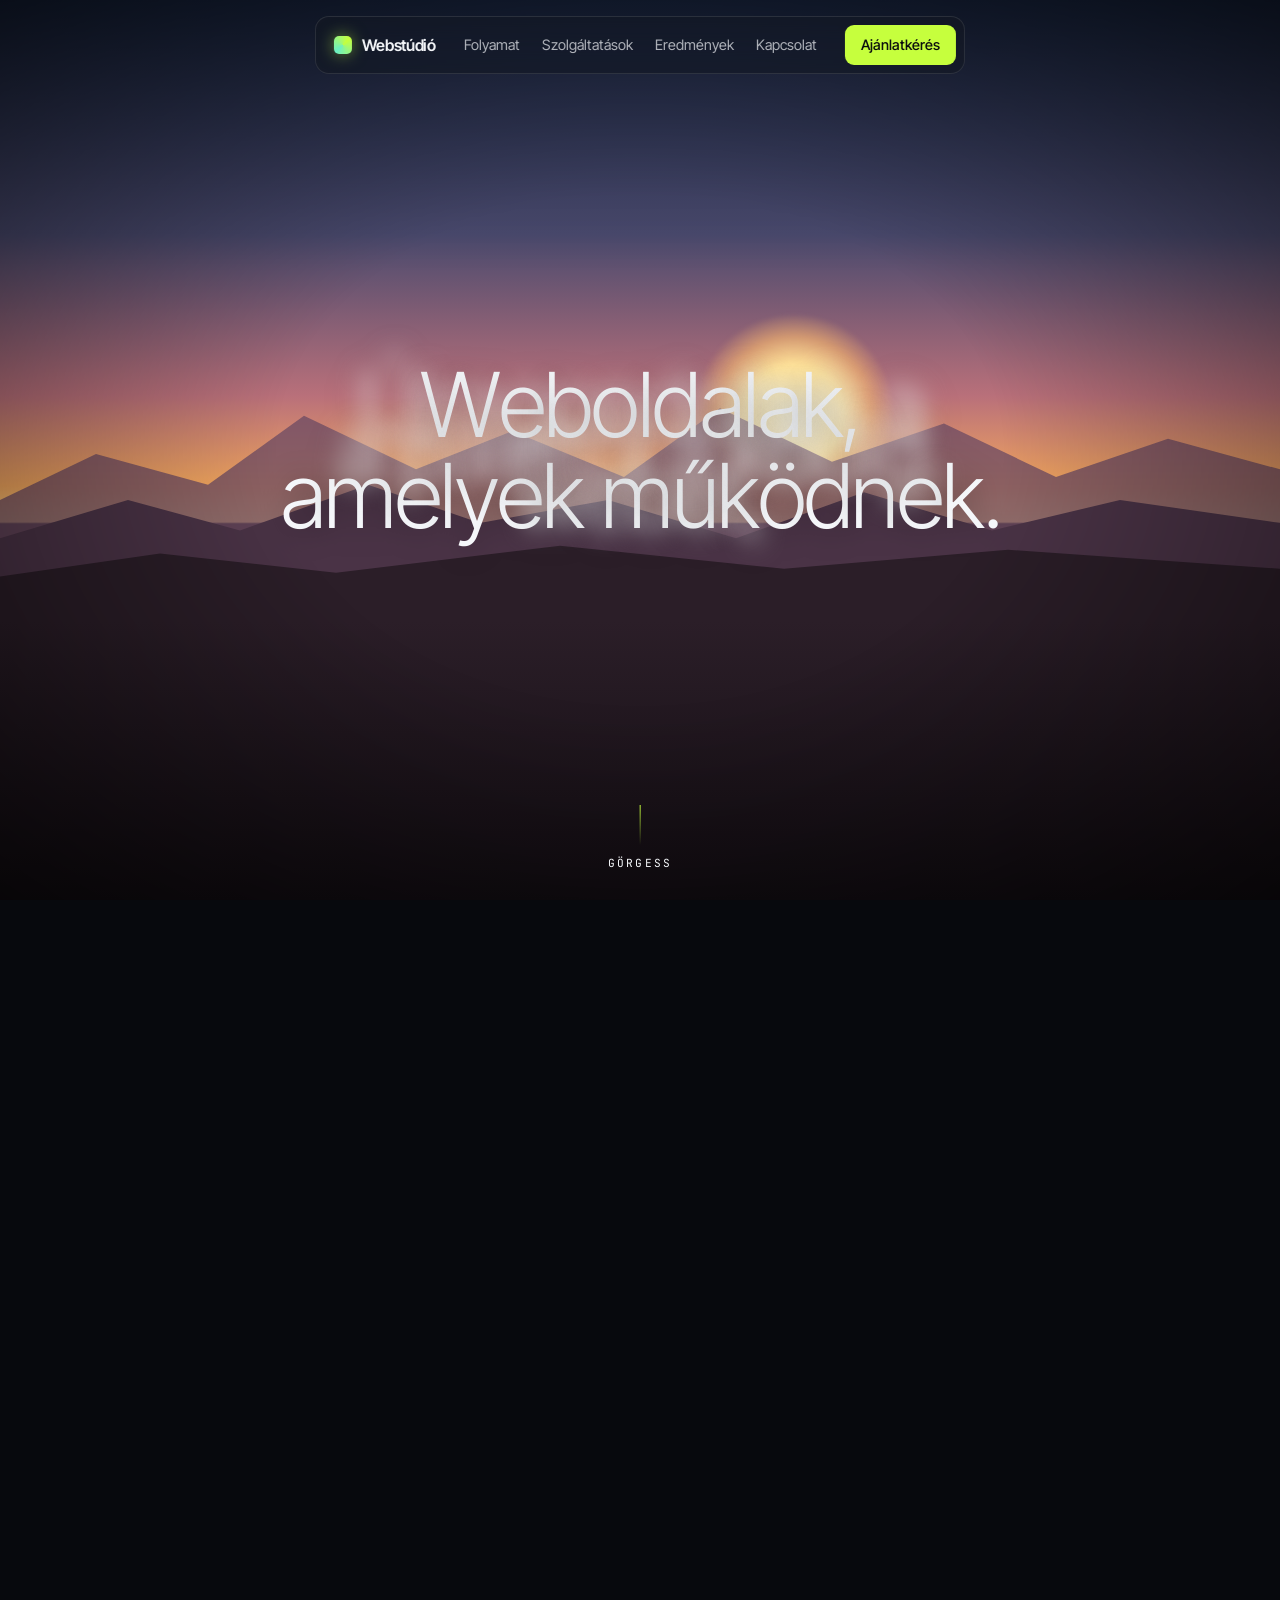
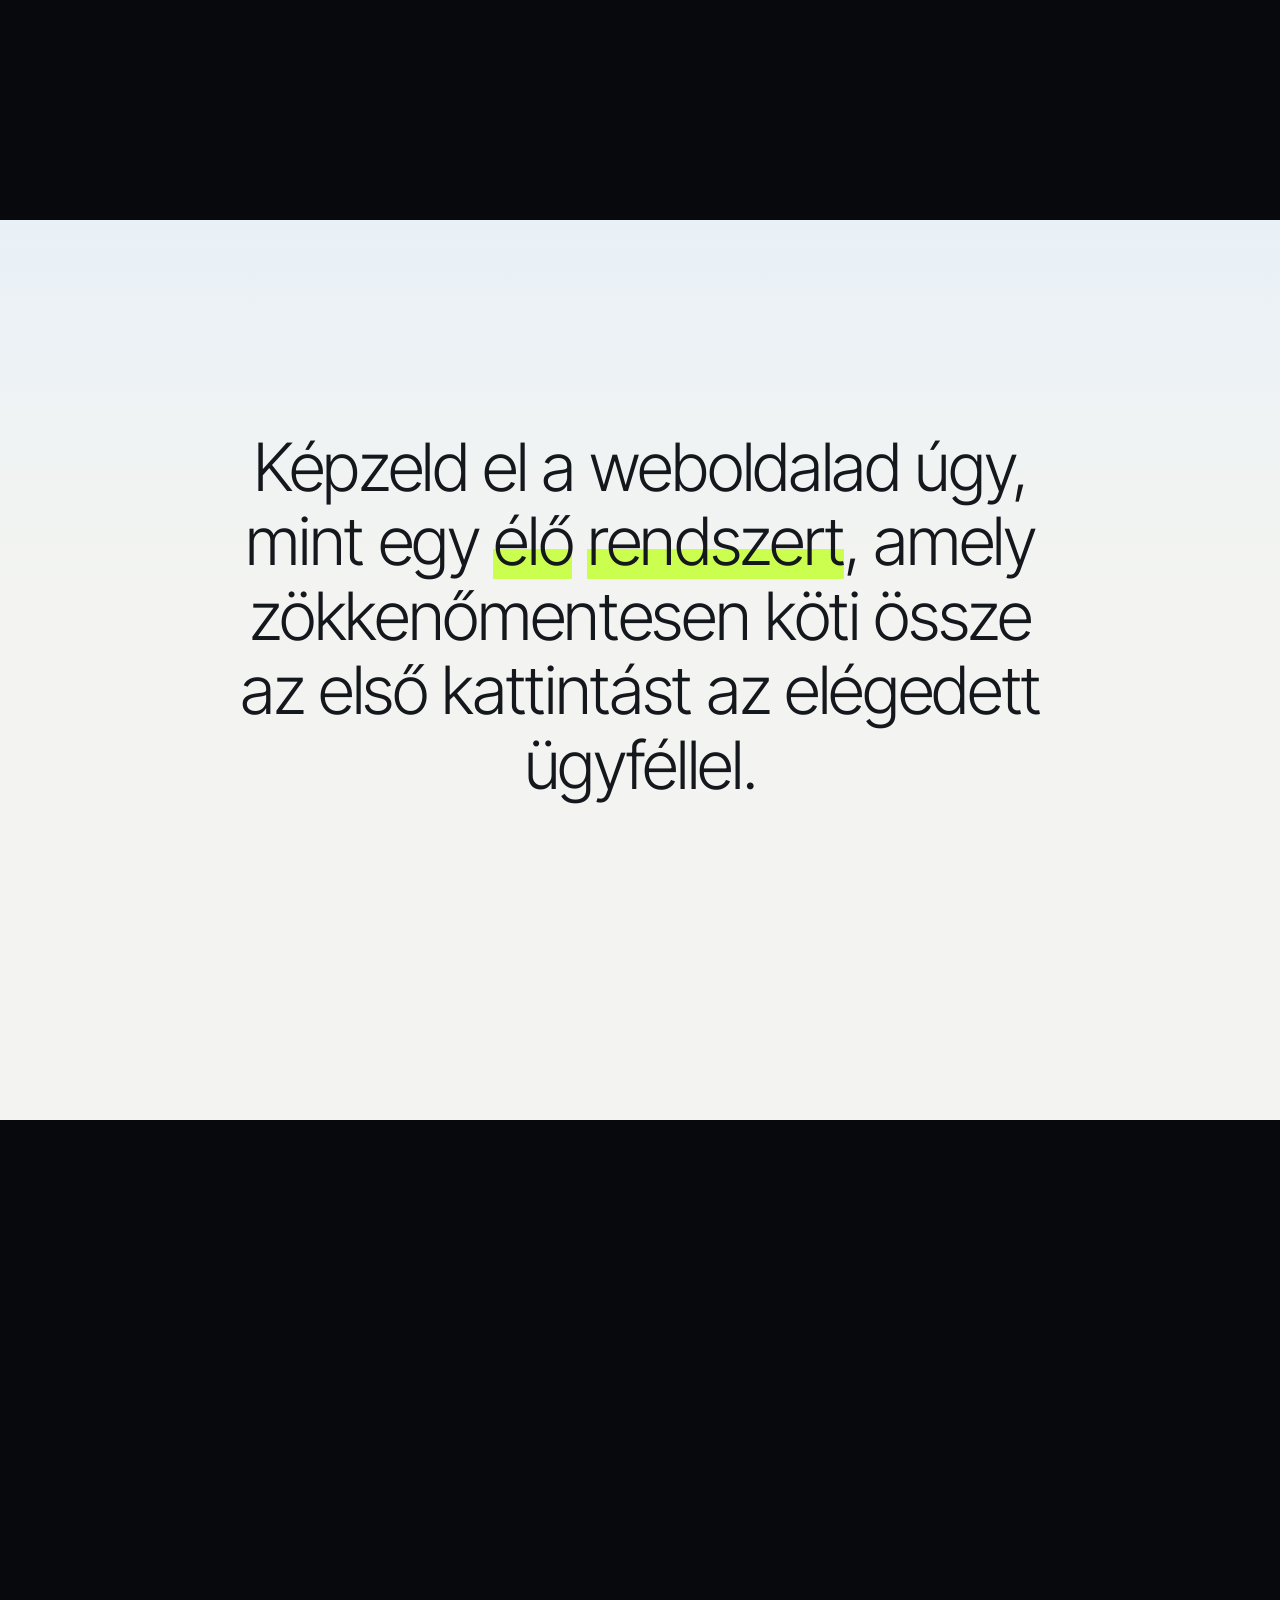
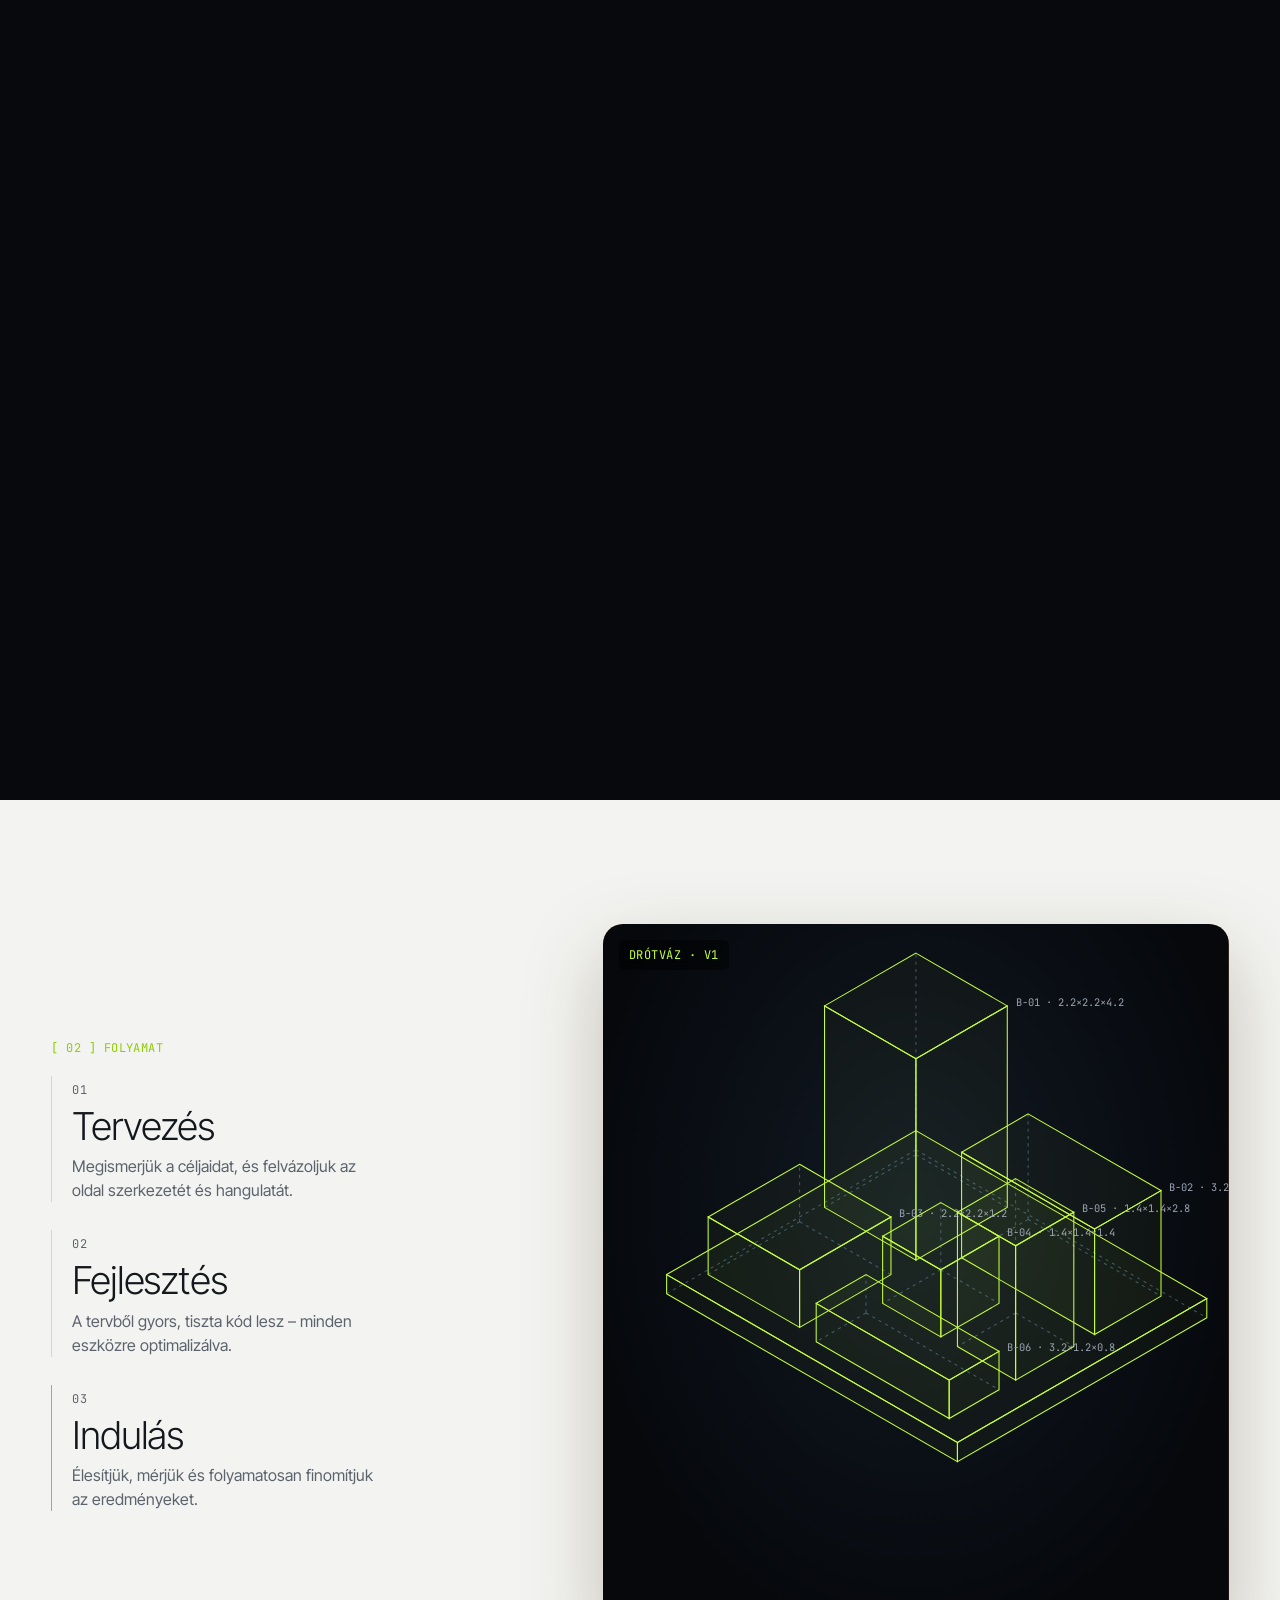
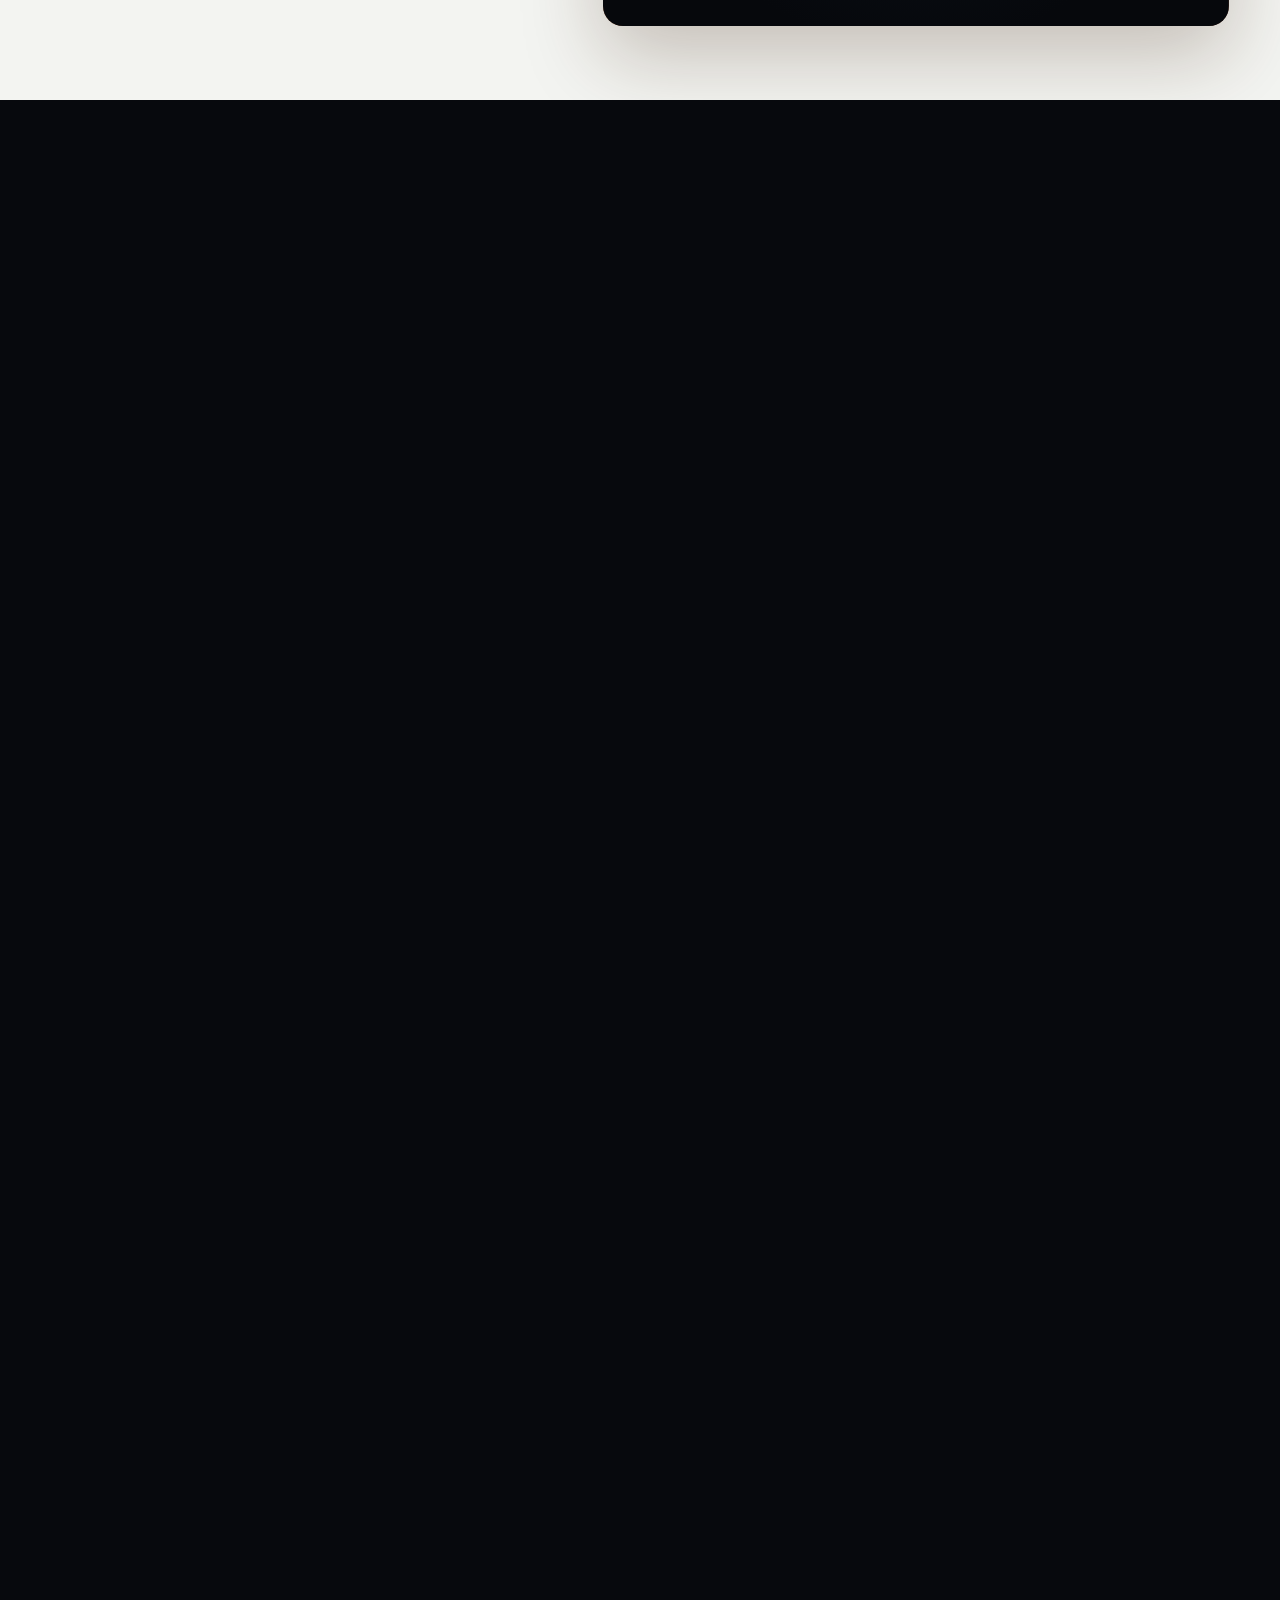
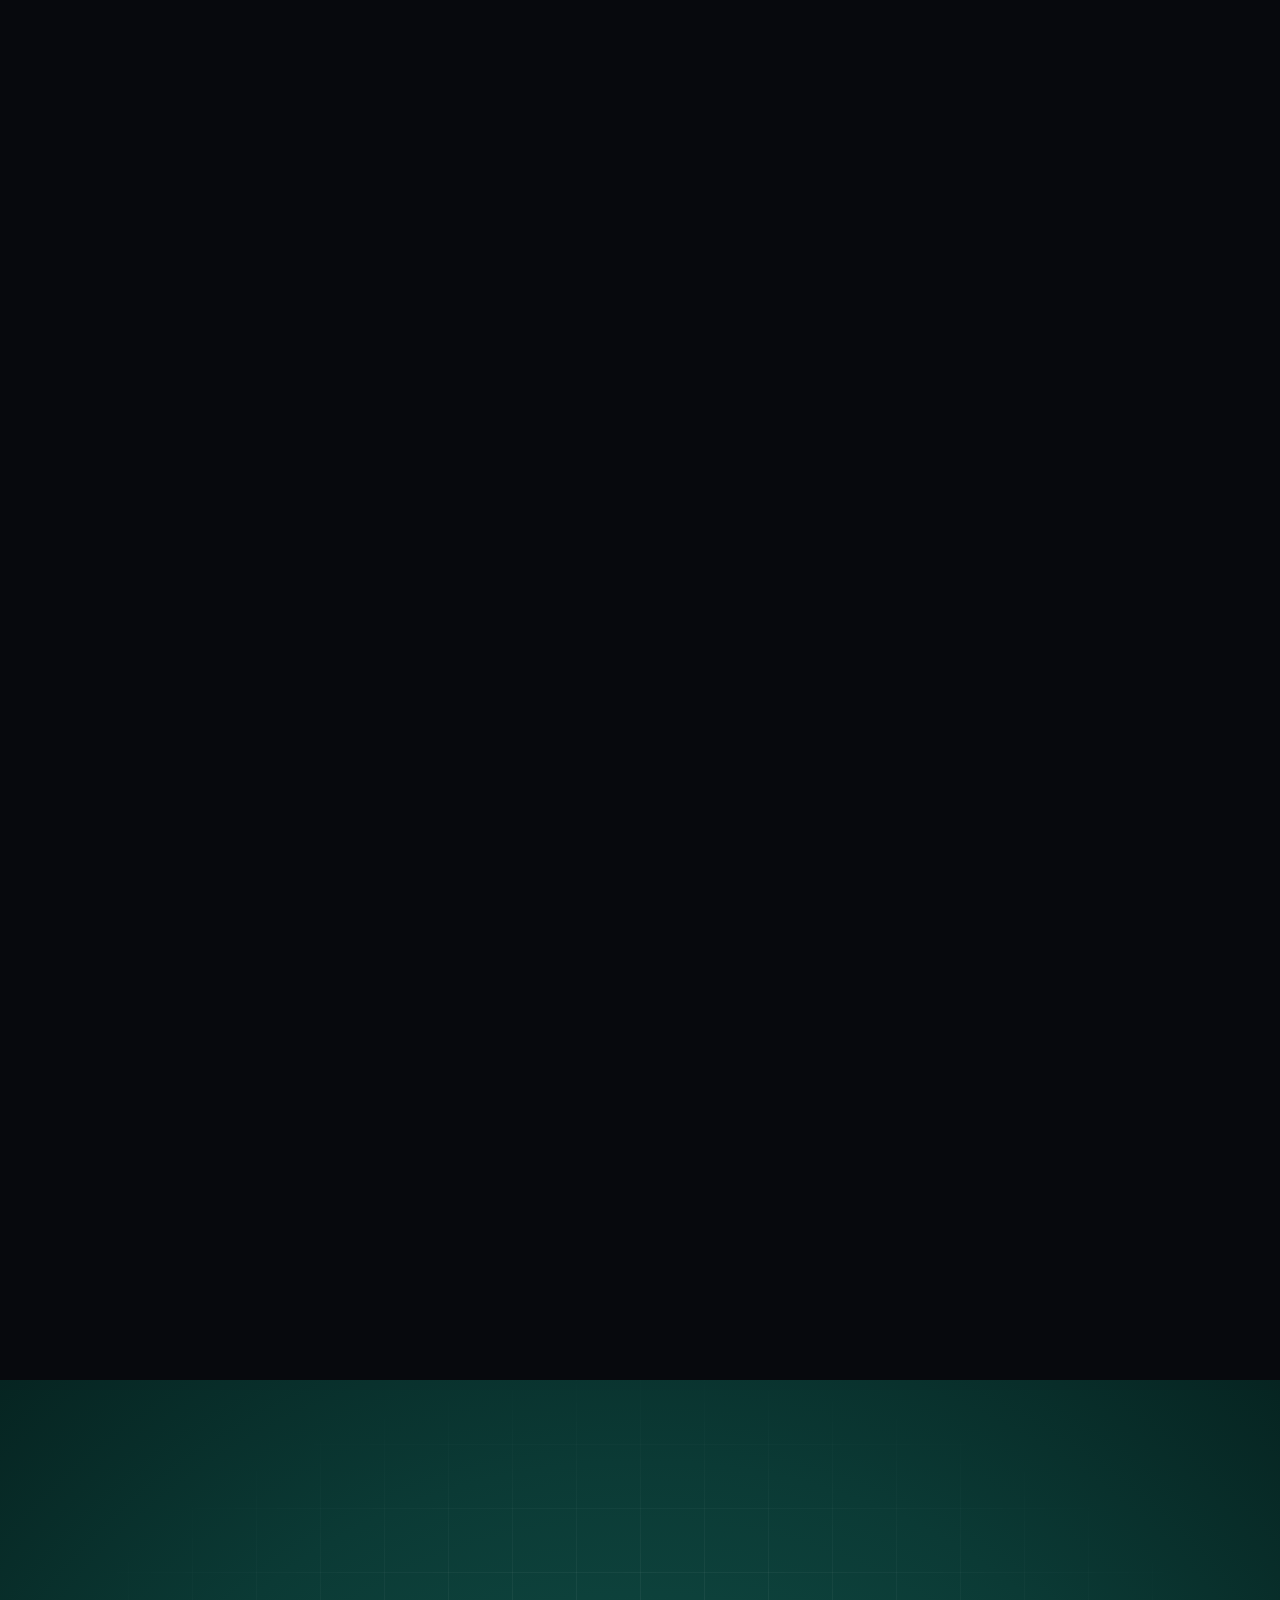
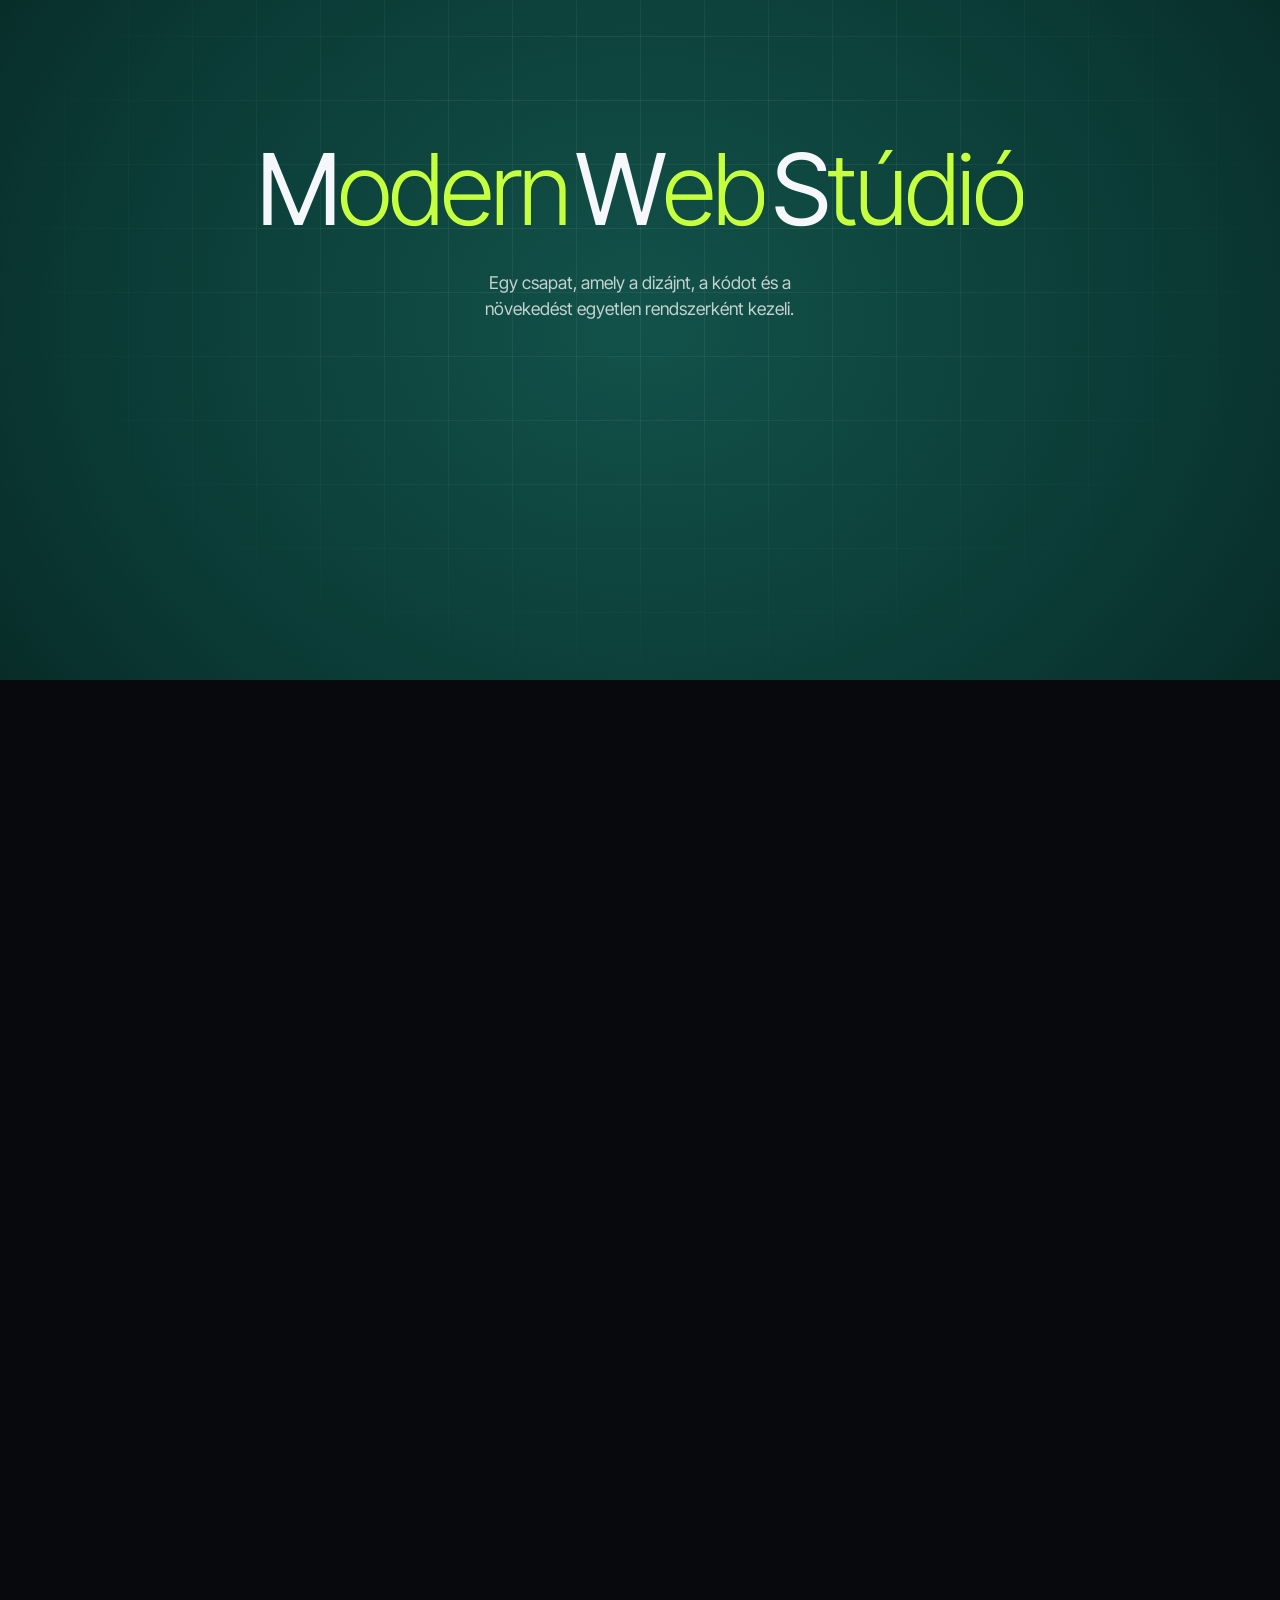
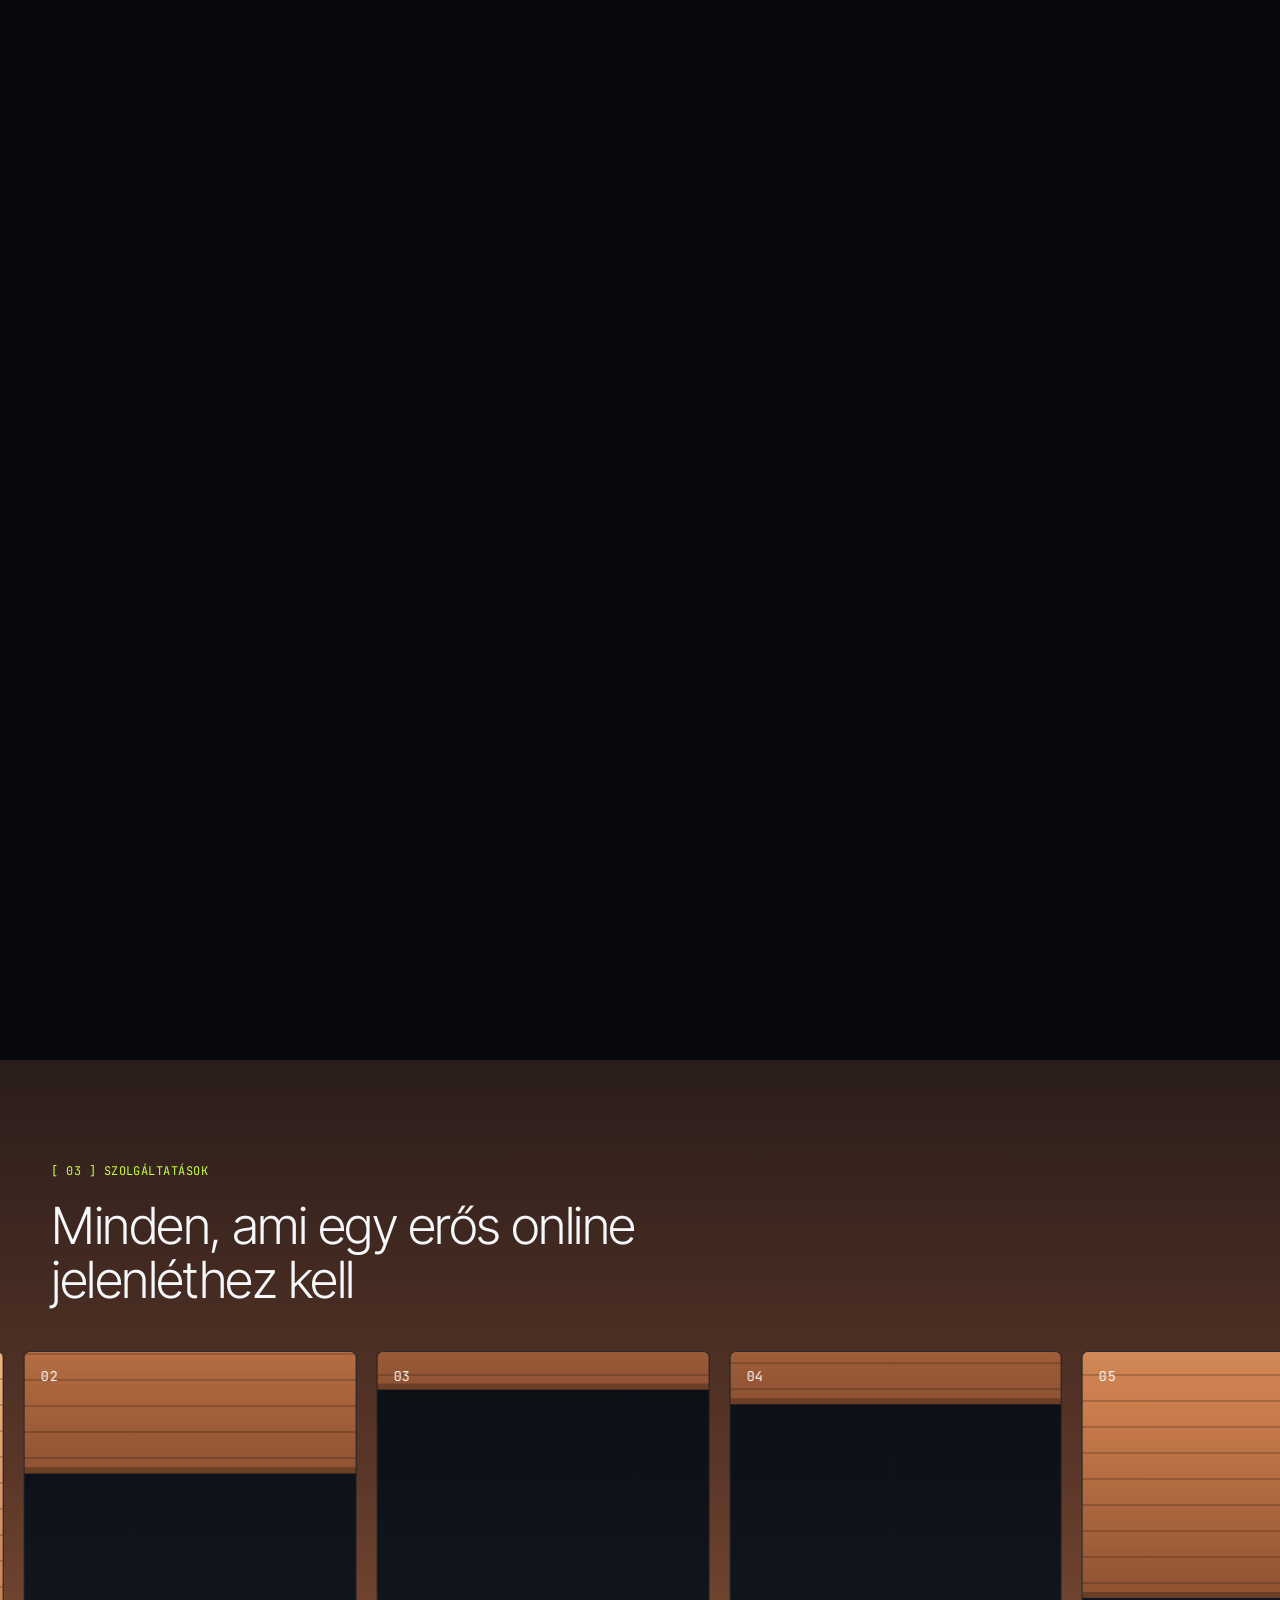
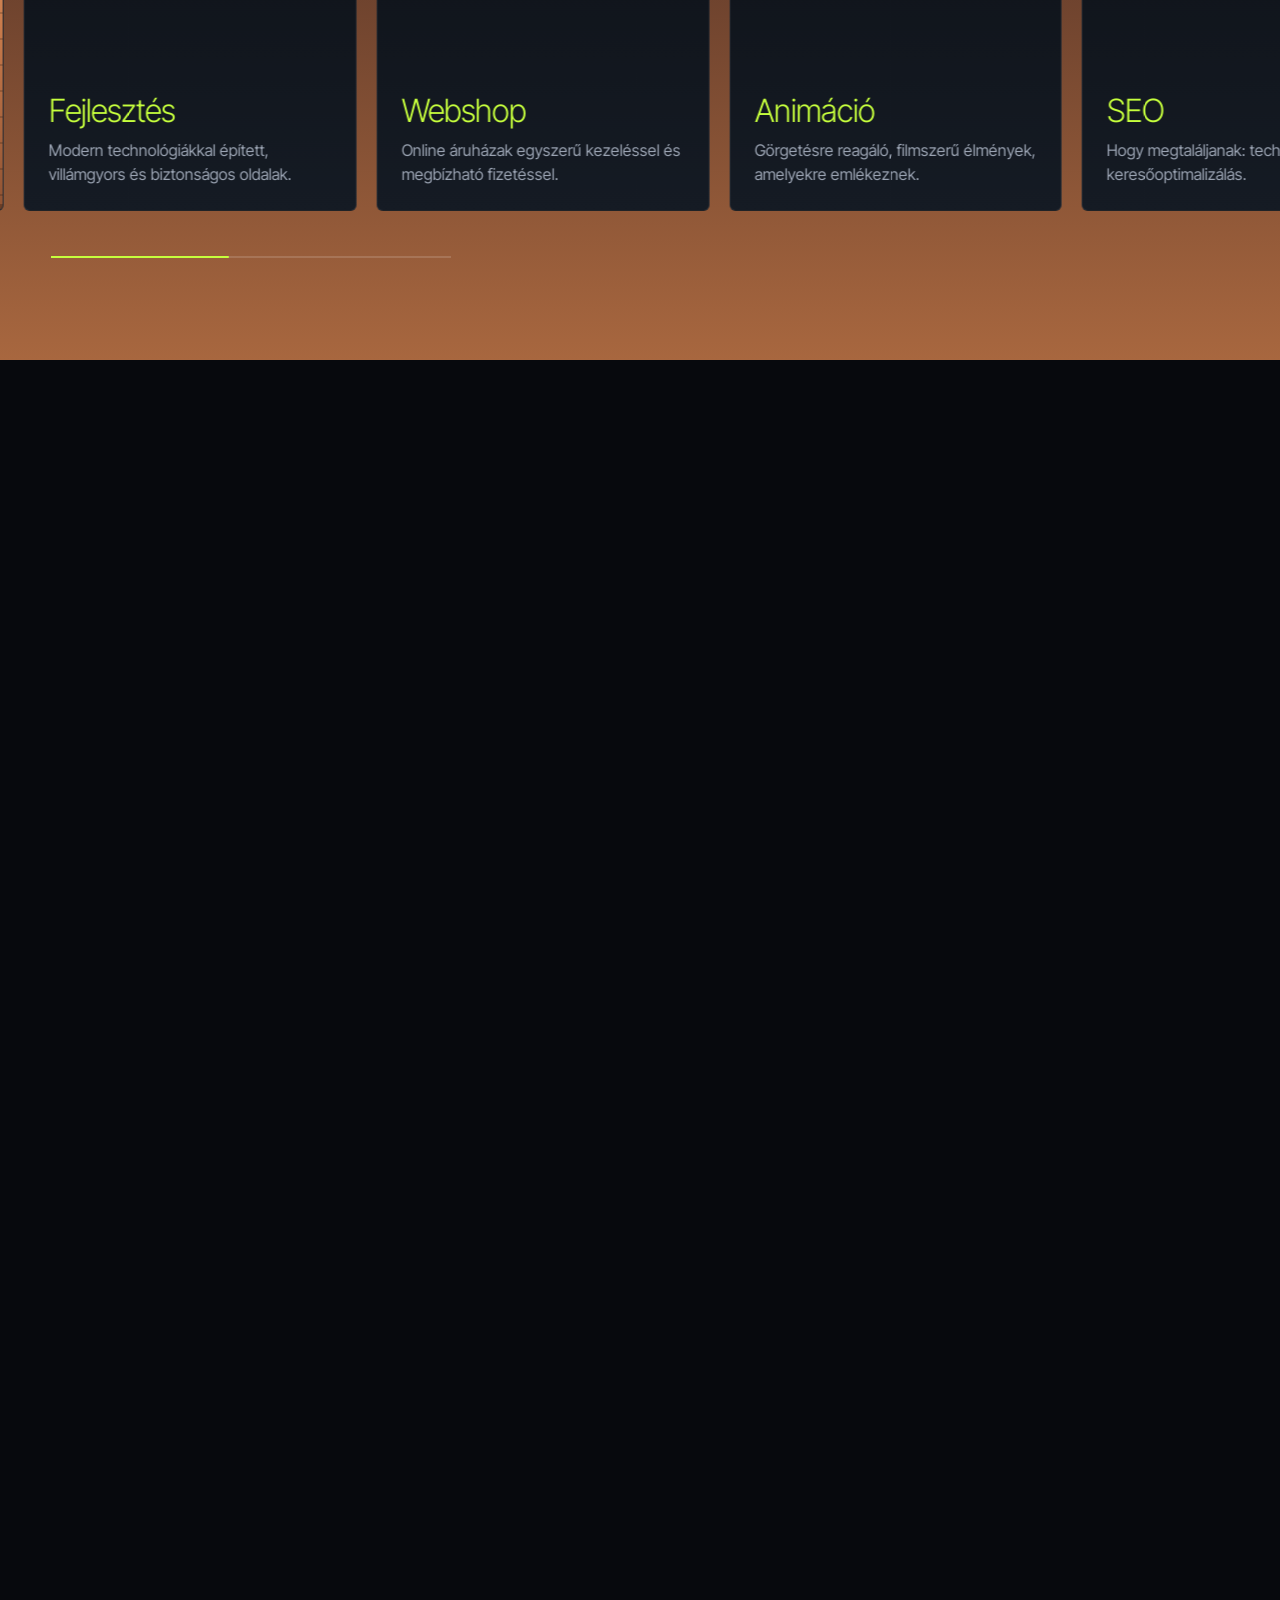
==== index.html @ d056a879 "Filmszerű, görgetésre animált újratervezés A referencia videó stílusában: lebegő navigáció lime gomb" ====
<!doctype html>
<html lang="hu">
<head>
  <meta charset="utf-8">
  <meta name="viewport" content="width=device-width, initial-scale=1">
  <title>Webstúdió – Modern weboldalak</title>
  <meta name="description" content="Gyors, modern és filmszerű weboldalak tervezése és fejlesztése.">
  <link rel="preconnect" href="https://fonts.googleapis.com">
  <link rel="preconnect" href="https://fonts.gstatic.com" crossorigin>
  <link href="https://fonts.googleapis.com/css2?family=Inter+Tight:wght@200;300;400;500;600&family=JetBrains+Mono:wght@400;500&display=swap" rel="stylesheet">
  <link rel="stylesheet" href="style.css">
</head>
<body>
  <header class="nav" id="nav">
    <a class="nav__logo" href="#top"><span class="nav__mark" aria-hidden="true"></span>Webstúdió</a>
    <nav class="nav__links" id="navLinks" aria-label="Fő navigáció">
      <a href="#folyamat">Folyamat</a>
      <a href="#szolgaltatasok">Szolgáltatások</a>
      <a href="#eredmenyek">Eredmények</a>
      <a href="#kapcsolat">Kapcsolat</a>
    </nav>
    <a href="#kapcsolat" class="nav__cta">Ajánlatkérés</a>
    <button class="nav__menu" id="menuToggle" aria-label="Menü" aria-expanded="false"><span></span><span></span></button>
  </header>

  <main>
    <!-- 1. Hero: naplemente → drótváz -->
    <section class="scene hero" id="top" data-scene="hero" data-nav="dark">
      <div class="stage">
        <div class="hero__photo" aria-hidden="true">
          <div class="hero__sun"></div>
          <svg class="hero__hills" viewBox="0 0 1600 400" preserveAspectRatio="none">
            <path class="h1" d="M0 230 L120 170 L260 210 L380 120 L520 190 L640 140 L780 200 L900 110 L1040 180 L1180 130 L1320 200 L1460 150 L1600 190 L1600 400 L0 400Z"/>
            <path class="h2" d="M0 280 L160 230 L300 270 L460 210 L600 260 L760 230 L920 280 L1080 220 L1240 270 L1400 230 L1600 260 L1600 400 L0 400Z"/>
            <path class="h3" d="M0 330 L200 300 L420 325 L700 290 L980 320 L1260 295 L1600 320 L1600 400 L0 400Z"/>
          </svg>
          <div class="hero__ground"></div>
        </div>
        <canvas class="hero__wire" id="heroCanvas" aria-hidden="true"></canvas>
        <div class="hero__vignette" aria-hidden="true"></div>

        <div class="hero__titles">
          <h1 class="title split" data-split="char" id="t1">Weboldalak, amelyek működnek.</h1>
          <p class="title split" data-split="char" id="t2">Újragondoltuk a webet,</p>
          <p class="title split" data-split="char" id="t3">a pixeltől a kódig.</p>
        </div>
        <div class="hero__scroll" id="heroScroll"><span></span>Görgess</div>
      </div>
    </section>

    <!-- 2. Sötét rács → fehér panel szöveggel -->
    <section class="scene manifesto" data-scene="manifesto" data-nav="dark">
      <div class="stage">
        <canvas class="grid-canvas" id="gridCanvas" aria-hidden="true"></canvas>
        <p class="manifesto__kicker" id="kicker"><span class="mono">[ 01 ]</span> A jövő webje már itt van</p>
        <div class="manifesto__panel" id="panel">
          <p class="manifesto__text split" data-split="word" id="manifestoText">
            Képzeld el a weboldalad úgy, mint egy <mark>élő rendszert</mark>, amely zökkenőmentesen köti össze az első kattintást az elégedett ügyféllel.
          </p>
        </div>
      </div>
    </section>

    <!-- 3. Folyamat: fotó → drótváz törlés -->
    <section class="scene process" id="folyamat" data-scene="process" data-nav="light">
      <div class="stage">
        <div class="process__steps">
          <p class="eyebrow mono">[ 02 ] Folyamat</p>
          <ol>
            <li class="step"><span class="mono">01</span><h3>Tervezés</h3><p>Megismerjük a céljaidat, és felvázoljuk az oldal szerkezetét és hangulatát.</p></li>
            <li class="step"><span class="mono">02</span><h3>Fejlesztés</h3><p>A tervből gyors, tiszta kód lesz – minden eszközre optimalizálva.</p></li>
            <li class="step"><span class="mono">03</span><h3>Indulás</h3><p>Élesítjük, mérjük és folyamatosan finomítjuk az eredményeket.</p></li>
          </ol>
        </div>
        <div class="process__visual" id="processVisual" aria-hidden="true">
          <svg class="layer layer--photo" id="isoPhoto" viewBox="0 0 600 640"></svg>
          <svg class="layer layer--wire" id="isoWire" viewBox="0 0 600 640"></svg>
          <div class="process__scan"></div>
          <span class="process__tag mono" id="processTag">RENDER</span>
        </div>
      </div>
    </section>

    <!-- 4. Betűszó: M W S → Modern Web Stúdió -->
    <section class="scene acro" data-scene="acro" data-nav="dark">
      <div class="stage">
        <div class="acro__grid" aria-hidden="true"></div>
        <h2 class="acro__title" id="acro">
          <span class="acro__word"><b>M</b><i>odern</i></span>
          <span class="acro__word"><b>W</b><i>eb</i></span>
          <span class="acro__word"><b>S</b><i>túdió</i></span>
        </h2>
        <p class="acro__sub" id="acroSub">Egy csapat, amely a dizájnt, a kódot és a növekedést egyetlen rendszerként kezeli.</p>
      </div>
    </section>

    <!-- 5. Szolgáltatások: vízszintes görgetés -->
    <section class="scene bays" id="szolgaltatasok" data-scene="bays" data-nav="dark">
      <div class="stage">
        <div class="bays__head">
          <p class="eyebrow mono">[ 03 ] Szolgáltatások</p>
          <h2>Minden, ami egy erős online jelenléthez kell</h2>
        </div>
        <div class="bays__track" id="baysTrack">
          <article class="bay"><span class="bay__num mono">01</span><div class="bay__inner"><h3>Webdesign</h3><p>Letisztult, márkához illő felületek, amelyek minden képernyőn működnek.</p></div><div class="bay__door"></div></article>
          <article class="bay"><span class="bay__num mono">02</span><div class="bay__inner"><h3>Fejlesztés</h3><p>Modern technológiákkal épített, villámgyors és biztonságos oldalak.</p></div><div class="bay__door"></div></article>
          <article class="bay"><span class="bay__num mono">03</span><div class="bay__inner"><h3>Webshop</h3><p>Online áruházak egyszerű kezeléssel és megbízható fizetéssel.</p></div><div class="bay__door"></div></article>
          <article class="bay"><span class="bay__num mono">04</span><div class="bay__inner"><h3>Animáció</h3><p>Görgetésre reagáló, filmszerű élmények, amelyekre emlékeznek.</p></div><div class="bay__door"></div></article>
          <article class="bay"><span class="bay__num mono">05</span><div class="bay__inner"><h3>SEO</h3><p>Hogy megtaláljanak: technikai és tartalmi keresőoptimalizálás.</p></div><div class="bay__door"></div></article>
          <article class="bay"><span class="bay__num mono">06</span><div class="bay__inner"><h3>Üzemeltetés</h3><p>Tárhely, frissítések és felügyelet – nem tűnünk el az átadás után.</p></div><div class="bay__door"></div></article>
        </div>
        <div class="bays__progress" aria-hidden="true"><span id="baysBar"></span></div>
      </div>
    </section>

    <!-- 6. Földgömb + számok -->
    <section class="scene globe" id="eredmenyek" data-scene="globe" data-nav="dark">
      <div class="stage">
        <canvas class="globe__canvas" id="globeCanvas" aria-hidden="true"></canvas>
        <div class="globe__head" id="globeHead">
          <p class="eyebrow mono">[ 04 ] Eredmények</p>
          <h2>Ügyfeleink az egész országban – és azon túl</h2>
        </div>
        <div class="globe__stats" id="globeStats">
          <div class="stat"><strong data-count="120" data-suffix="+">0</strong><span>elkészült projekt</span></div>
          <div class="stat"><strong data-count="98" data-suffix="%">0</strong><span>elégedett ügyfél</span></div>
          <div class="stat"><strong data-count="8" data-suffix=" év">0</strong><span>tapasztalat</span></div>
        </div>
      </div>
    </section>

    <!-- 7. Vélemény -->
    <section class="scene quote" data-scene="quote" data-nav="dark">
      <div class="stage">
        <div class="quote__fog" aria-hidden="true"></div>
        <figure class="quote__body">
          <blockquote class="split" data-split="word" id="quoteText">„Még soha nem láttunk ilyen gondosságot egy webes projektben. Az új oldal fontos mérföldkő volt a cégünk digitális fejlődésében.”</blockquote>
          <figcaption id="quoteBy">Kovács Anna <span>· ügyvezető, Kávé &amp; Társa</span></figcaption>
        </figure>
      </div>
    </section>

    <!-- 8. Kapcsolat -->
    <section class="contact" id="kapcsolat" data-nav="dark">
      <div class="contact__inner">
        <div>
          <p class="eyebrow mono">[ 05 ] Kapcsolat</p>
          <h2>Kezdjük el?</h2>
          <p class="contact__lead">Írj nekünk, és 24 órán belül válaszolunk.</p>
          <ul class="contact__info mono">
            <li>info@webstudio.hu</li>
            <li>+36 30 123 4567</li>
            <li>Budapest</li>
          </ul>
        </div>
        <form class="form" id="contactForm" novalidate>
          <label>Név<input type="text" name="name" required placeholder="Kovács Anna"></label>
          <label>E-mail<input type="email" name="email" required placeholder="anna@pelda.hu"></label>
          <label>Üzenet<textarea name="message" rows="4" required placeholder="Miben segíthetünk?"></textarea></label>
          <button type="submit" class="btn">Küldés</button>
          <p class="form__status" id="formStatus" role="status"></p>
        </form>
      </div>
      <footer class="footer">
        <p>© <span id="year"></span> Webstúdió</p>
        <a href="#top">Vissza a tetejére ↑</a>
      </footer>
    </section>
  </main>

  <script src="script.js"></script>
</body>
</html>
---- style.css ----
:root {
  --ink: #07090d;
  --ink-2: #0e1219;
  --paper: #f3f4f1;
  --text-dark: #14171c;
  --muted-dark: #5d636d;
  --white: #f5f7fa;
  --muted: #9aa3b2;
  --lime: #c6ff3d;
  --lime-deep: #8fcc00;
  --teal: #0b3a35;
  --warm: #e59a62;
  --line: rgba(255, 255, 255, 0.08);
  --font: "Inter Tight", system-ui, -apple-system, sans-serif;
  --mono: "JetBrains Mono", ui-monospace, monospace;
}

*, *::before, *::after { box-sizing: border-box; }

html { scroll-behavior: smooth; }

body {
  margin: 0;
  background: var(--ink);
  color: var(--white);
  font-family: var(--font);
  font-weight: 400;
  line-height: 1.5;
  overflow-x: clip;
  -webkit-font-smoothing: antialiased;
}

a { color: inherit; text-decoration: none; }
h1, h2, h3 { margin: 0; font-weight: 300; line-height: 1.05; letter-spacing: -0.03em; }
p { margin: 0; }
canvas { display: block; }

.mono { font-family: var(--mono); font-size: 0.75rem; letter-spacing: 0.04em; text-transform: uppercase; }
.eyebrow { color: var(--lime); margin-bottom: 1.2rem; }

/* Lebegő navigáció */
.nav {
  position: fixed;
  top: 16px;
  left: 50%;
  z-index: 100;
  transform: translateX(-50%);
  display: flex;
  align-items: center;
  gap: 28px;
  padding: 8px 8px 8px 18px;
  width: max-content;
  max-width: calc(100% - 32px);
  border-radius: 14px;
  background: rgba(20, 24, 32, 0.55);
  border: 1px solid rgba(255, 255, 255, 0.1);
  backdrop-filter: blur(16px) saturate(1.4);
  -webkit-backdrop-filter: blur(16px) saturate(1.4);
  transition: background 0.5s, color 0.5s, border-color 0.5s;
}
.nav.is-light { background: rgba(255, 255, 255, 0.6); color: var(--text-dark); border-color: rgba(0, 0, 0, 0.08); }
.nav__logo { display: flex; align-items: center; gap: 10px; font-weight: 600; letter-spacing: -0.02em; }
.nav__mark {
  width: 18px;
  height: 18px;
  border-radius: 5px;
  background: conic-gradient(from 45deg, var(--lime), #6cf0c2, var(--lime));
  box-shadow: 0 0 16px rgba(198, 255, 61, 0.5);
}
.nav__links { display: flex; gap: 22px; font-size: 0.9rem; }
.nav__links a { opacity: 0.7; transition: opacity 0.2s; }
.nav__links a:hover { opacity: 1; }
.nav__cta {
  background: var(--lime);
  color: var(--ink);
  font-weight: 500;
  font-size: 0.9rem;
  padding: 9px 16px;
  border-radius: 9px;
  transition: transform 0.2s, box-shadow 0.2s;
}
.nav__cta:hover { transform: translateY(-1px); box-shadow: 0 6px 20px rgba(198, 255, 61, 0.35); }
.nav__menu { display: none; }

/* Görgetési jelenetek: a .stage rátapad a képernyőre, a szekció magassága adja a hosszt */
.scene { position: relative; }
.stage {
  position: sticky;
  top: 0;
  height: 100vh;
  height: 100svh;
  overflow: hidden;
}

/* Szöveg bontás (betűnként / szavanként) */
.split .w { display: inline-block; white-space: nowrap; }
.split .c, .split[data-split="word"] .w {
  --a: clamp(0, calc((var(--p, 0) * (var(--n) + 4) - var(--i)) / 4), 1);
}
.split[data-split="char"] .c {
  display: inline-block;
  opacity: var(--a);
  filter: blur(calc((1 - var(--a)) * 12px));
  transform: translateY(calc((1 - var(--a)) * 0.25em));
}
.split[data-split="word"] .w { opacity: calc(0.12 + var(--a) * 0.88); }

/* 1. Hero */
.hero { height: 380vh; }
.hero .stage { background: #0a0d14; }
.hero__photo {
  position: absolute;
  inset: 0;
  background: linear-gradient(180deg, #1d2b4a 0%, #4a4a6e 26%, #b9707a 44%, #f2a65e 54%, #ffd27f 58%, #3b2a2f 58.2%);
  opacity: var(--photo, 1);
  transform: scale(calc(1 + var(--zoom, 0) * 0.25));
  filter: blur(calc(var(--zoom, 0) * 6px)) saturate(calc(1 - var(--zoom, 0) * 0.6));
  will-change: transform, opacity, filter;
}
.hero__sun {
  position: absolute;
  left: 62%;
  top: 46%;
  width: 22vmin;
  height: 22vmin;
  border-radius: 50%;
  transform: translate(-50%, -50%);
  background: radial-gradient(circle, #fff7d6 0%, #ffe39a 35%, rgba(255, 190, 110, 0.6) 55%, transparent 72%);
  filter: blur(2px);
}
.hero__hills { position: absolute; left: 0; bottom: 30%; width: 100%; height: 34%; }
.hero__hills .h1 { fill: #6b4a63; opacity: 0.75; }
.hero__hills .h2 { fill: #4a3346; }
.hero__hills .h3 { fill: #2b1e28; }
.hero__ground { position: absolute; left: 0; right: 0; bottom: 0; height: 31%; background: linear-gradient(180deg, #2b1e28, #120d12); }
.hero__wire { position: absolute; inset: 0; width: 100%; height: 100%; }
.hero__vignette {
  position: absolute;
  inset: 0;
  background: radial-gradient(ellipse at center, transparent 40%, rgba(0, 0, 0, 0.55) 100%), linear-gradient(180deg, rgba(0, 0, 0, 0.25), transparent 30%);
  pointer-events: none;
}
.hero__titles { position: absolute; inset: 0; display: grid; place-items: center; text-align: center; padding: 0 16px; }
.title {
  grid-area: 1 / 1;
  font-size: clamp(2.4rem, 7vw, 6.5rem);
  font-weight: 300;
  line-height: 1.02;
  letter-spacing: -0.04em;
  max-width: 14ch;
  text-shadow: 0 2px 30px rgba(0, 0, 0, 0.35);
  opacity: var(--o, 1);
  transform: translateY(calc((1 - var(--o, 1)) * -40px));
}
.hero__scroll {
  position: absolute;
  bottom: 28px;
  left: 50%;
  transform: translateX(-50%);
  display: flex;
  flex-direction: column;
  align-items: center;
  gap: 10px;
  font-family: var(--mono);
  font-size: 0.7rem;
  letter-spacing: 0.2em;
  text-transform: uppercase;
  opacity: var(--o, 1);
}
.hero__scroll span { width: 1px; height: 40px; background: linear-gradient(var(--lime), transparent); animation: drip 2s ease-in-out infinite; transform-origin: top; }
@keyframes drip { 0% { transform: scaleY(0); } 50% { transform: scaleY(1); } 100% { transform: scaleY(1); opacity: 0; } }

/* 2. Manifesztum */
.manifesto { height: 420vh; }
.manifesto .stage { background: var(--ink); }
.grid-canvas { position: absolute; inset: 0; width: 100%; height: 100%; }
.manifesto__kicker {
  position: absolute;
  inset: 0;
  display: grid;
  place-content: center;
  text-align: center;
  gap: 18px;
  font-size: clamp(2rem, 5vw, 4.4rem);
  font-weight: 300;
  letter-spacing: -0.03em;
  padding: 0 16px;
  opacity: var(--o, 1);
  transform: scale(calc(0.94 + var(--o, 1) * 0.06));
}
.manifesto__kicker .mono { color: var(--lime); font-size: 0.8rem; }
.manifesto__panel {
  position: absolute;
  inset: 0;
  display: grid;
  place-items: center;
  padding: 0 24px;
  background: linear-gradient(180deg, #e9f1f7, var(--paper) 40%);
  color: var(--text-dark);
  clip-path: inset(calc(var(--r, 1) * 100%) 0 0 0 round calc(var(--r, 1) * 50vw) calc(var(--r, 1) * 50vw) 0 0);
  will-change: clip-path;
}
.manifesto__text {
  max-width: 22ch;
  text-align: center;
  font-size: clamp(2rem, 5.2vw, 4.6rem);
  font-weight: 300;
  line-height: 1.12;
  letter-spacing: -0.035em;
  transform: translateY(calc((0.5 - var(--p, 0)) * 12vh));
}
.manifesto__text mark { background: none; color: inherit; }
.manifesto__text mark .w { background: linear-gradient(transparent 60%, rgba(198, 255, 61, calc(var(--a) * 0.9)) 60%); }

/* 3. Folyamat */
.process { height: 420vh; }
.process .stage {
  background: var(--paper);
  color: var(--text-dark);
  display: grid;
  grid-template-columns: minmax(0, 1fr) minmax(0, 1.25fr);
  align-items: center;
  gap: 4vw;
  padding: 90px 4vw 40px max(4vw, 16px);
}
.process__steps .eyebrow { color: var(--lime-deep); }
.process__steps ol { list-style: none; padding: 0; margin: 0; display: grid; gap: 28px; }
.step { opacity: 0.25; transform: translateX(-8px); transition: opacity 0.5s, transform 0.5s; border-left: 1px solid rgba(0, 0, 0, 0.12); padding-left: 20px; }
.step.is-active { opacity: 1; transform: none; border-color: var(--lime-deep); }
.step .mono { color: var(--muted-dark); }
.step h3 { font-size: clamp(1.6rem, 3vw, 2.6rem); margin: 6px 0 8px; }
.step p { color: var(--muted-dark); max-width: 34ch; }
.process__visual {
  position: relative;
  height: min(78vh, 720px);
  border-radius: 20px;
  overflow: hidden;
  background: linear-gradient(160deg, #f4c79a, #d98a55 55%, #7b4a35);
  transform: translateX(calc((1 - var(--in, 0)) * 110%));
  box-shadow: 0 30px 80px rgba(60, 30, 10, 0.25);
  will-change: transform;
}
.layer { position: absolute; inset: 0; width: 100%; height: 100%; }
.layer--wire {
  background: radial-gradient(ellipse at 50% 40%, #121a24, #06080c 75%);
  clip-path: inset(0 0 0 calc((1 - var(--w, 0)) * 100%));
}
.process__scan {
  position: absolute;
  top: 0;
  bottom: 0;
  left: calc((1 - var(--w, 0)) * 100%);
  width: 2px;
  background: var(--lime);
  box-shadow: 0 0 24px 4px rgba(198, 255, 61, 0.6);
  opacity: calc(var(--w, 0) * (1 - var(--w, 0)) * 4);
}
.process__tag {
  position: absolute;
  top: 16px;
  left: 16px;
  padding: 6px 10px;
  border-radius: 6px;
  background: rgba(0, 0, 0, 0.45);
  color: var(--lime);
  backdrop-filter: blur(6px);
}

/* 4. Betűszó */
.acro { height: 320vh; }
.acro .stage { background: radial-gradient(ellipse at 50% 60%, #12524a, var(--teal) 60%, #062421); display: grid; place-content: center; text-align: center; }
.acro__grid {
  position: absolute;
  inset: 0;
  background-image: linear-gradient(rgba(255, 255, 255, 0.06) 1px, transparent 1px), linear-gradient(90deg, rgba(255, 255, 255, 0.06) 1px, transparent 1px);
  background-size: 64px 64px;
  mask-image: radial-gradient(ellipse at center, #000 30%, transparent 75%);
  -webkit-mask-image: radial-gradient(ellipse at center, #000 30%, transparent 75%);
  transform: scale(calc(1.15 - var(--e, 0) * 0.15));
}
.acro__title {
  position: relative;
  display: flex;
  justify-content: center;
  flex-wrap: nowrap;
  gap: calc(0.08em + var(--s, 0) * (1 - var(--e, 0)) * 0.9em);
  font-size: calc(min(24vw, 30vh) - (min(24vw, 30vh) - min(8vw, 11vh)) * var(--e, 0));
  font-weight: 300;
  letter-spacing: -0.04em;
  white-space: nowrap;
  opacity: var(--in, 0);
  filter: blur(calc((1 - var(--in, 0)) * 16px));
}
.acro__word { display: inline-flex; }
.acro__word b { font-weight: 400; }
.acro__word i {
  font-style: normal;
  display: inline-block;
  overflow: hidden;
  max-width: calc(var(--e, 0) * 3.4em);
  opacity: var(--e, 0);
  color: var(--lime);
}
.acro__sub {
  position: relative;
  margin: 28px auto 0;
  max-width: 40ch;
  padding: 0 16px;
  color: rgba(255, 255, 255, 0.75);
  font-size: 1.1rem;
  opacity: var(--sub, 0);
  transform: translateY(calc((1 - var(--sub, 0)) * 20px));
}

/* 5. Szolgáltatások */
.bays { height: 460vh; }
.bays .stage {
  background: linear-gradient(180deg, #2a1d1a 0%, #5a3628 45%, #a8673f 100%);
  display: flex;
  flex-direction: column;
  justify-content: center;
  gap: 5vh;
}
.bays__head { padding: 0 max(4vw, 16px); }
.bays__head h2 { font-size: clamp(2rem, 4vw, 3.6rem); max-width: 20ch; }
.bays__track { display: flex; gap: 20px; padding: 0 max(4vw, 16px); width: max-content; will-change: transform; }
.bay {
  position: relative;
  flex: 0 0 clamp(240px, 26vw, 340px);
  height: min(52vh, 460px);
  border-radius: 6px;
  overflow: hidden;
  background: linear-gradient(180deg, #0c0f14, #151b24);
  border: 1px solid rgba(255, 255, 255, 0.08);
}
.bay__num { position: absolute; top: 14px; left: 16px; z-index: 3; color: #fff; font-size: 0.85rem; }
.bay__inner { position: absolute; inset: auto 0 0 0; padding: 24px; }
.bay__inner h3 { font-size: 2rem; color: var(--lime); margin-bottom: 10px; }
.bay__inner p { color: var(--muted); }
.bay__door {
  position: absolute;
  inset: 0;
  z-index: 2;
  background:
    repeating-linear-gradient(180deg, rgba(0, 0, 0, 0.18) 0 2px, transparent 2px 26px),
    linear-gradient(180deg, #f1b47e, #c97b4b 60%, #8f5232);
  box-shadow: inset 0 -6px 0 rgba(0, 0, 0, 0.25);
  transform: translateY(calc(var(--open, 0) * -100%));
  transition: transform 0.15s linear;
}
.bays__progress { margin: 0 max(4vw, 16px); height: 2px; background: rgba(255, 255, 255, 0.15); max-width: 400px; }
.bays__progress span { display: block; height: 100%; width: 100%; background: var(--lime); transform-origin: left; transform: scaleX(var(--p, 0)); }

/* 6. Földgömb */
.globe { height: 340vh; }
.globe .stage { background: radial-gradient(ellipse at 50% 120%, #0d1626, #03050a 70%); }
.globe__canvas { position: absolute; inset: 0; width: 100%; height: 100%; }
.globe__head { position: absolute; top: 18vh; left: max(4vw, 16px); right: 16px; opacity: var(--o, 0); transform: translateY(calc((1 - var(--o, 0)) * 30px)); }
.globe__head h2 { font-size: clamp(2rem, 4.4vw, 4rem); max-width: 16ch; }
.globe__stats {
  position: absolute;
  bottom: 8vh;
  left: max(4vw, 16px);
  right: max(4vw, 16px);
  display: grid;
  grid-template-columns: repeat(3, 1fr);
  gap: 16px;
  opacity: var(--o, 0);
}
.stat { border-top: 1px solid rgba(255, 255, 255, 0.2); padding-top: 14px; }
.stat strong { display: block; font-size: clamp(2rem, 5vw, 4rem); font-weight: 300; letter-spacing: -0.04em; color: var(--lime); }
.stat span { color: var(--muted); font-size: 0.9rem; }

/* 7. Vélemény */
.quote { height: 260vh; }
.quote .stage { background: linear-gradient(180deg, #03050a, #0b1018 60%, #1a1f27); display: grid; place-items: center; padding: 0 24px; }
.quote__fog {
  position: absolute;
  inset: -20%;
  background:
    radial-gradient(ellipse at 20% 70%, rgba(170, 190, 220, 0.12), transparent 50%),
    radial-gradient(ellipse at 80% 60%, rgba(255, 210, 160, 0.1), transparent 45%),
    radial-gradient(ellipse at 50% 90%, rgba(200, 210, 230, 0.12), transparent 55%);
  animation: fog 18s ease-in-out infinite alternate;
}
@keyframes fog { to { transform: translate3d(6%, -4%, 0) scale(1.1); } }
.quote__body { position: relative; margin: 0; text-align: center; }
.quote__body blockquote { margin: 0 auto; max-width: 24ch; font-size: clamp(1.7rem, 3.8vw, 3.4rem); font-weight: 300; line-height: 1.15; letter-spacing: -0.03em; }
.quote__body figcaption { margin-top: 28px; font-weight: 500; opacity: var(--o, 0); }
.quote__body figcaption span { color: var(--muted); font-weight: 400; }

/* 8. Kapcsolat */
.contact { background: var(--ink); padding: 120px max(4vw, 16px) 0; border-top: 1px solid var(--line); }
.contact__inner { display: grid; grid-template-columns: 1fr 1fr; gap: 6vw; max-width: 1200px; margin: 0 auto; }
.contact h2 { font-size: clamp(3rem, 8vw, 7rem); }
.contact__lead { margin-top: 18px; color: var(--muted); font-size: 1.15rem; }
.contact__info { list-style: none; padding: 0; margin: 32px 0 0; display: grid; gap: 10px; color: var(--muted); }
.form { display: grid; gap: 18px; align-content: start; }
.form label { display: grid; gap: 8px; font-size: 0.9rem; color: var(--muted); }
.form input, .form textarea {
  font: inherit;
  color: var(--white);
  background: transparent;
  border: 0;
  border-bottom: 1px solid rgba(255, 255, 255, 0.2);
  padding: 10px 0;
  resize: vertical;
  transition: border-color 0.2s;
}
.form input:focus, .form textarea:focus { outline: none; border-color: var(--lime); }
.form .is-invalid { border-color: #ff6b6b; }
.btn {
  justify-self: start;
  font: inherit;
  font-weight: 500;
  background: var(--lime);
  color: var(--ink);
  border: 0;
  border-radius: 10px;
  padding: 14px 28px;
  cursor: pointer;
  transition: transform 0.2s, box-shadow 0.2s;
}
.btn:hover { transform: translateY(-2px); box-shadow: 0 10px 30px rgba(198, 255, 61, 0.3); }
.form__status { min-height: 1.5em; font-size: 0.95rem; }
.form__status.ok { color: var(--lime); }
.form__status.err { color: #ff6b6b; }
.footer { display: flex; justify-content: space-between; gap: 16px; flex-wrap: wrap; max-width: 1200px; margin: 120px auto 0; padding: 28px 0; border-top: 1px solid var(--line); color: var(--muted); font-size: 0.85rem; }
.footer a:hover { color: var(--lime); }

/* Reszponzív */
@media (max-width: 860px) {
  .nav { gap: 12px; }
  .nav__links {
    position: absolute;
    top: calc(100% + 8px);
    left: 0;
    right: 0;
    flex-direction: column;
    gap: 0;
    padding: 8px;
    border-radius: 14px;
    background: rgba(14, 18, 25, 0.92);
    color: var(--white);
    border: 1px solid rgba(255, 255, 255, 0.1);
    backdrop-filter: blur(16px);
    -webkit-backdrop-filter: blur(16px);
    display: none;
  }
  .nav__links.is-open { display: flex; }
  .nav__links a { padding: 12px; opacity: 0.9; }
  .nav__menu {
    display: grid;
    gap: 5px;
    place-content: center;
    width: 38px;
    height: 38px;
    border: 0;
    border-radius: 9px;
    background: rgba(255, 255, 255, 0.1);
    cursor: pointer;
  }
  .nav__menu span { display: block; width: 16px; height: 1.5px; background: currentColor; transition: transform 0.3s; }
  .nav__menu[aria-expanded="true"] span:first-child { transform: translateY(3.25px) rotate(45deg); }
  .nav__menu[aria-expanded="true"] span:last-child { transform: translateY(-3.25px) rotate(-45deg); }
  .nav.is-light .nav__menu { background: rgba(0, 0, 0, 0.08); }

  .process .stage { grid-template-columns: 1fr; grid-template-rows: auto 1fr; gap: 20px; padding: 84px 16px 24px; }
  .process__steps ol { gap: 0; }
  .step { display: none; }
  .step.is-active { display: block; }
  .process__visual { height: auto; min-height: 46vh; }
  .contact__inner { grid-template-columns: 1fr; }
  .globe__stats { grid-template-columns: 1fr; gap: 10px; bottom: 5vh; }
  .stat { display: flex; align-items: baseline; gap: 12px; padding-top: 8px; }
}

@media (prefers-reduced-motion: reduce) {
  html { scroll-behavior: auto; }
  .hero__scroll span, .quote__fog { animation: none; }
  .split[data-split="char"] .c { filter: none; }
}
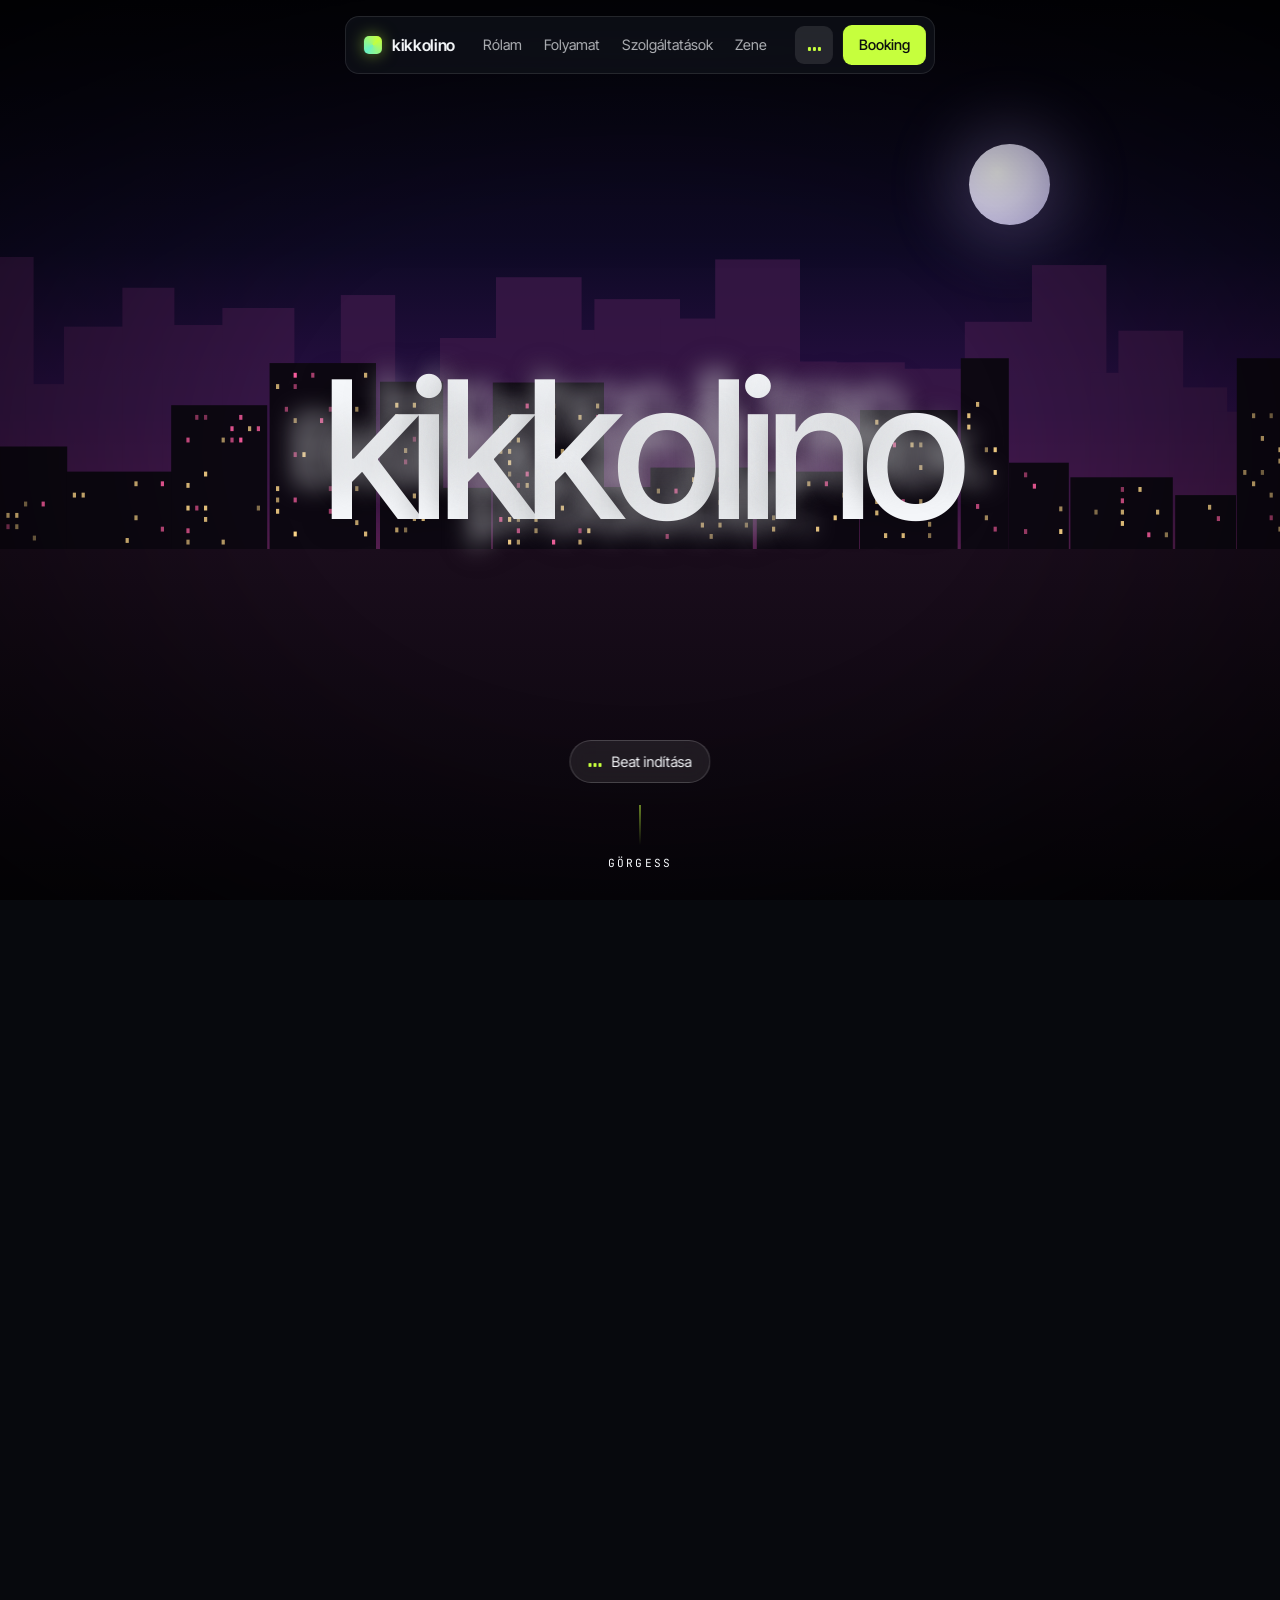
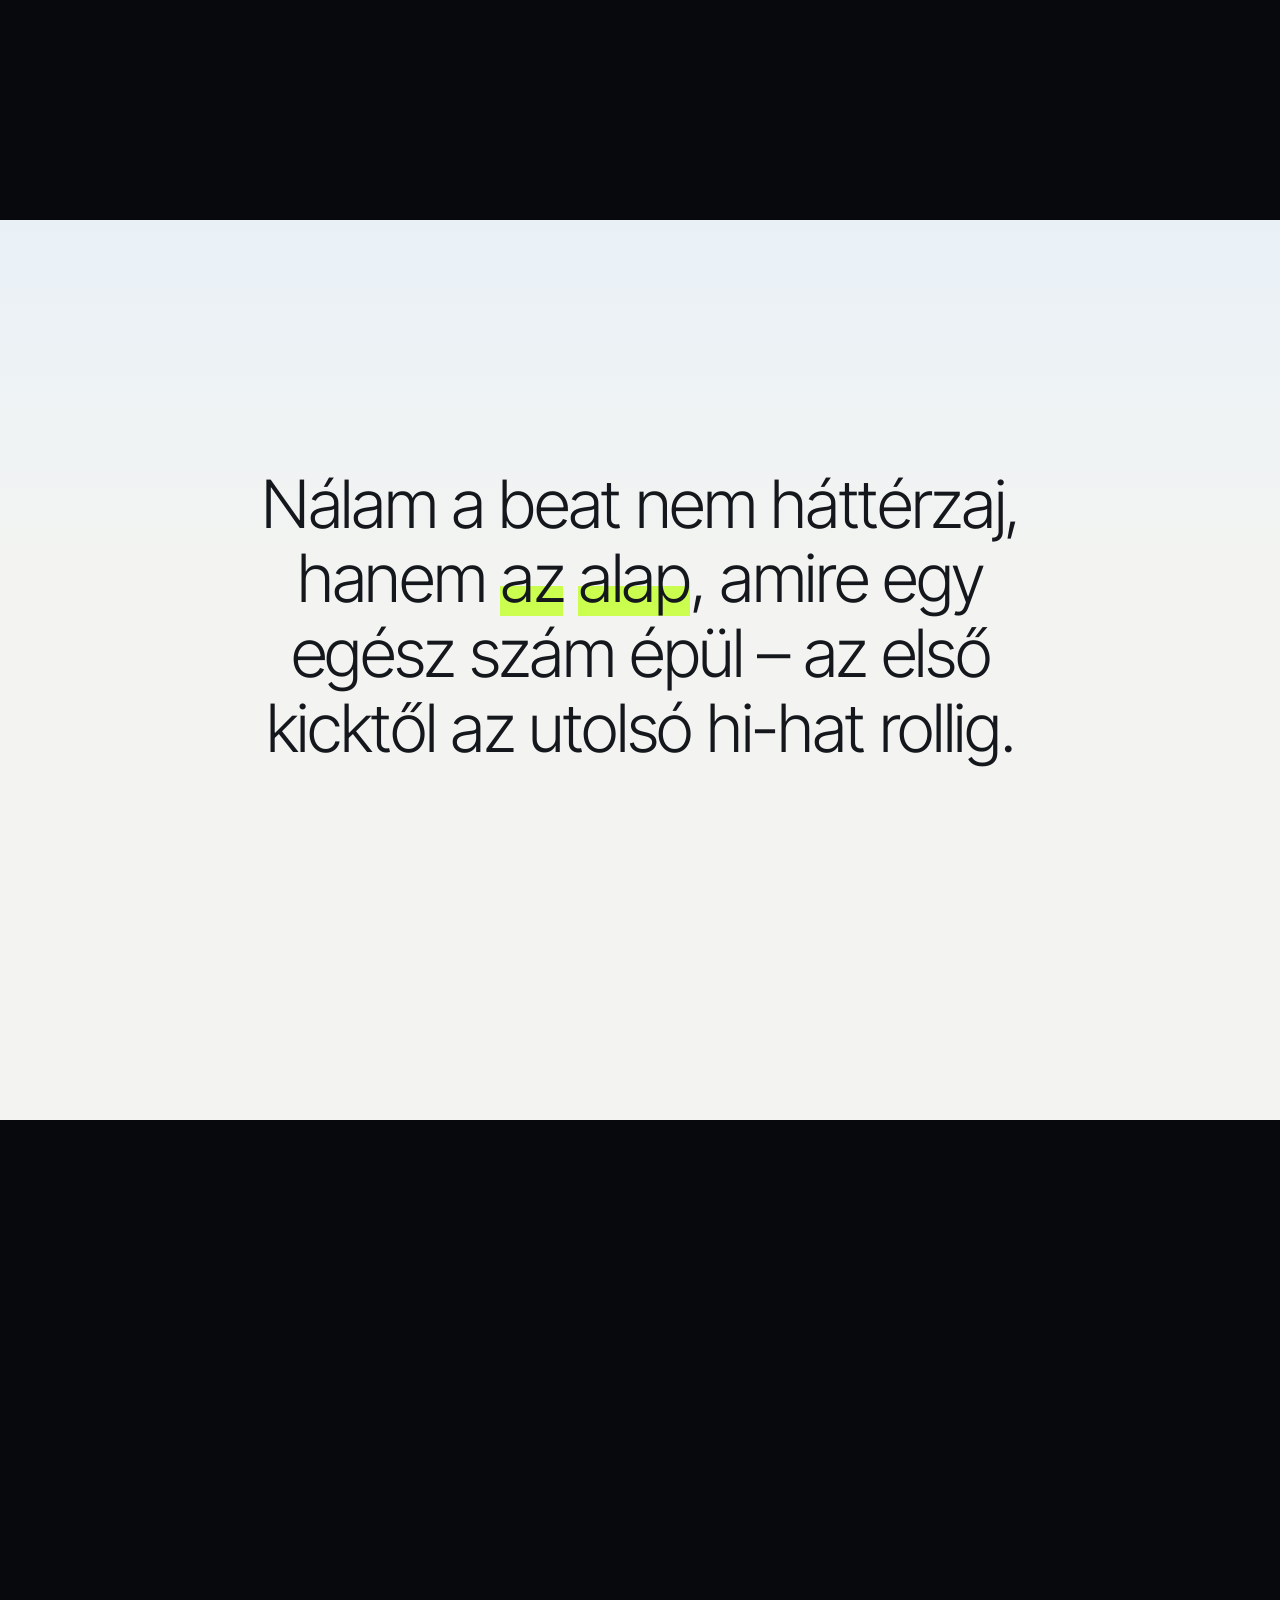
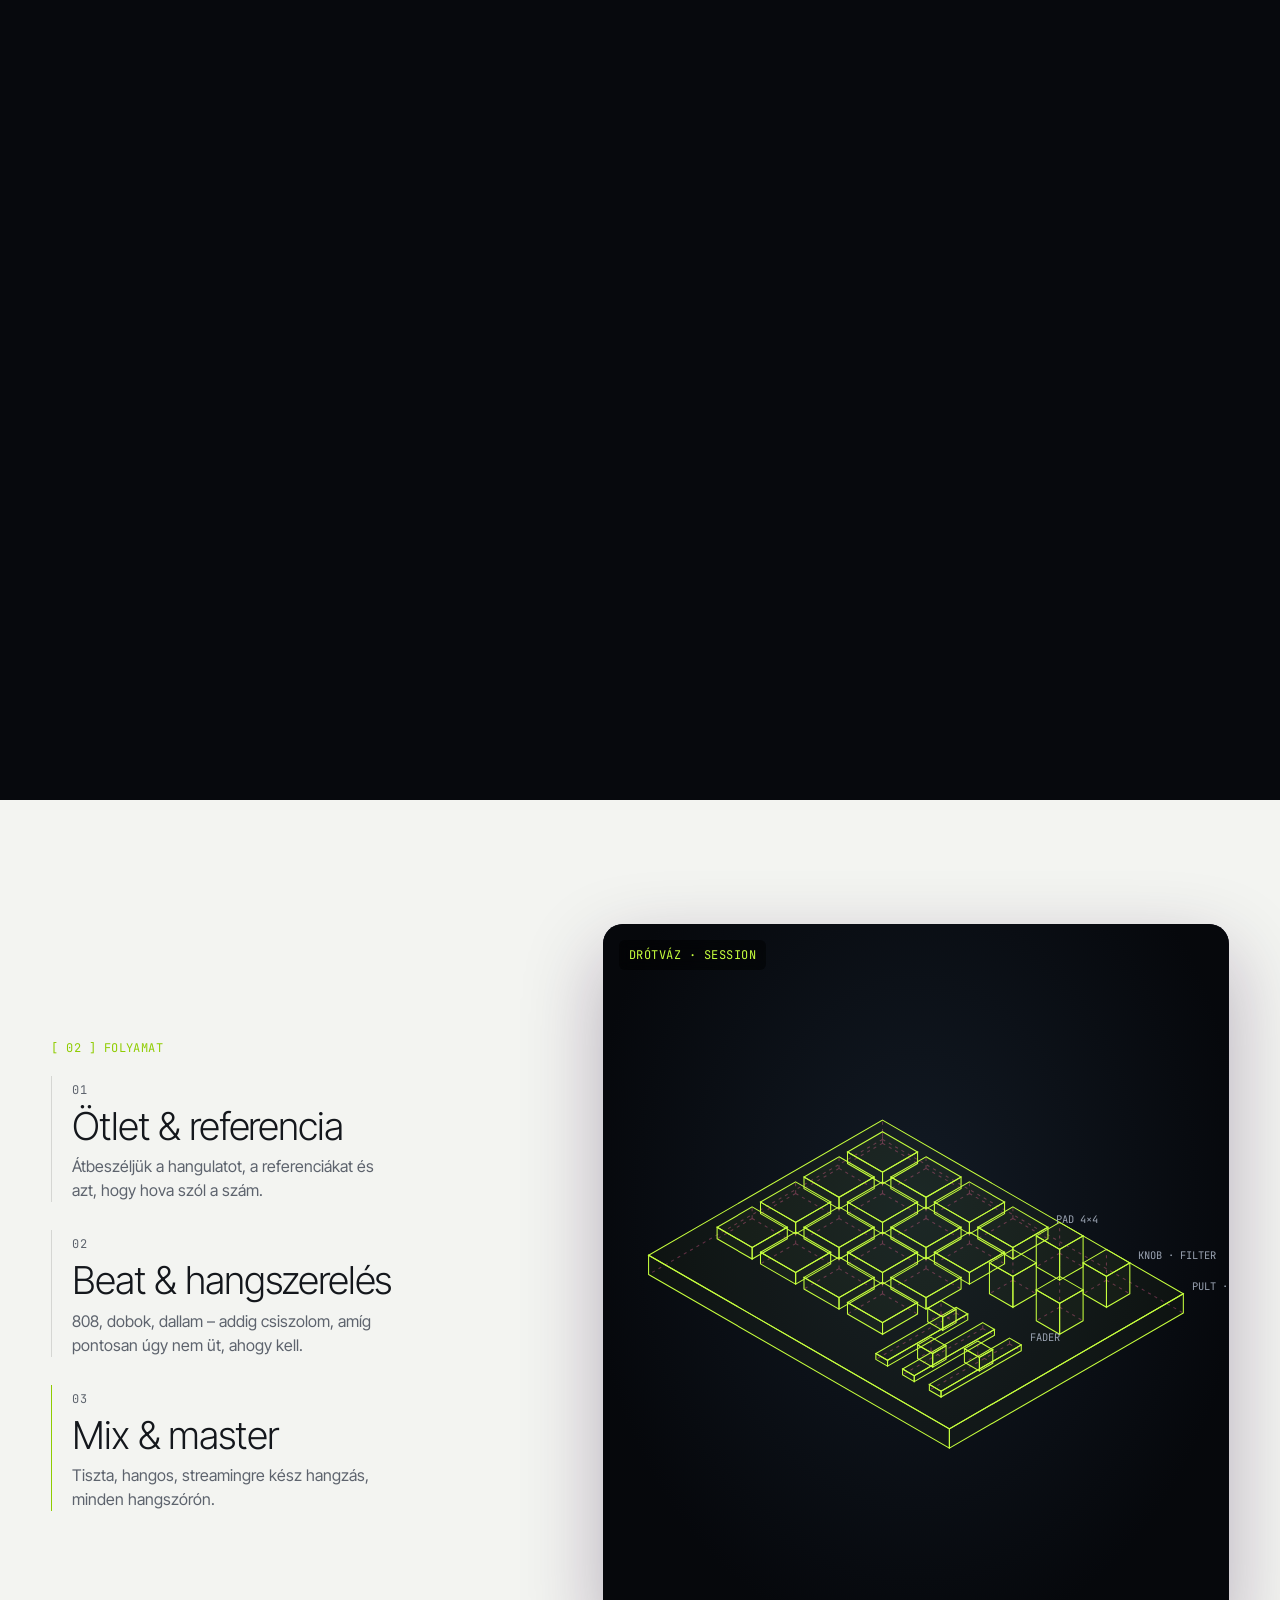
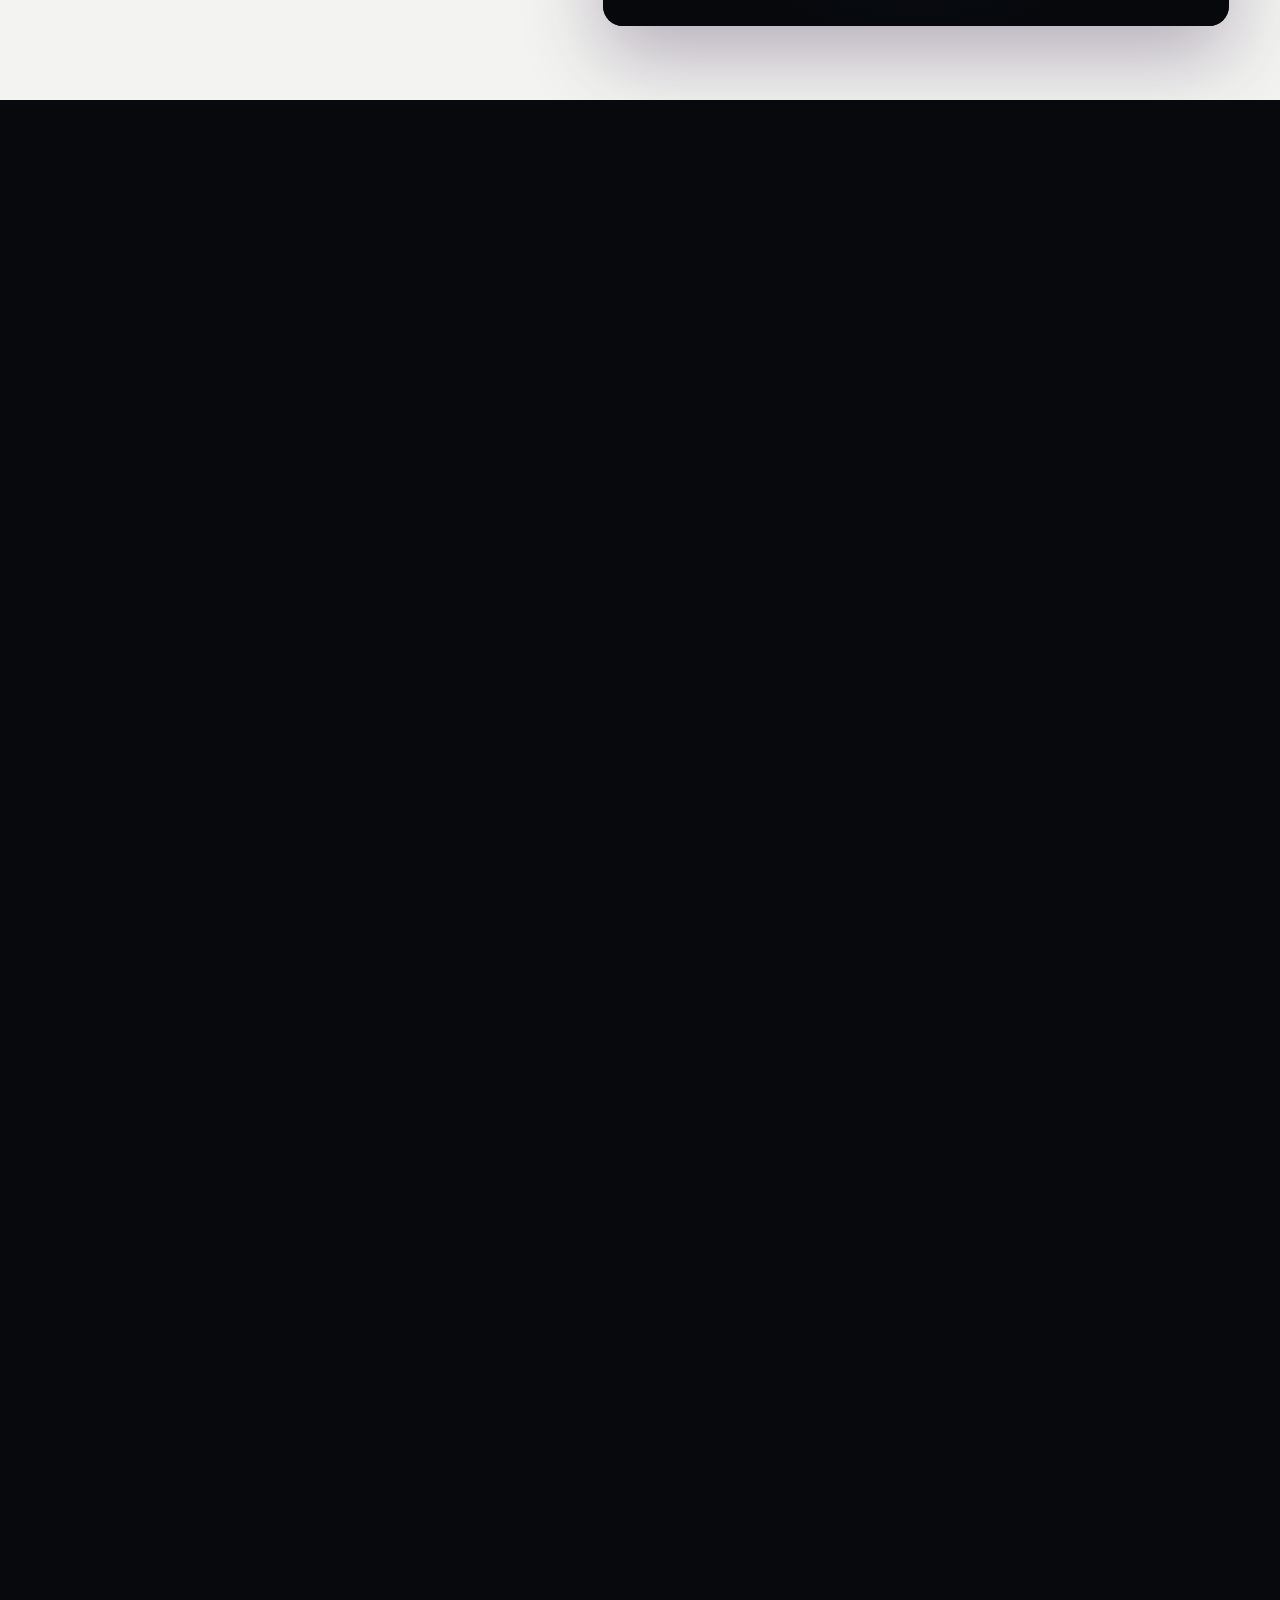
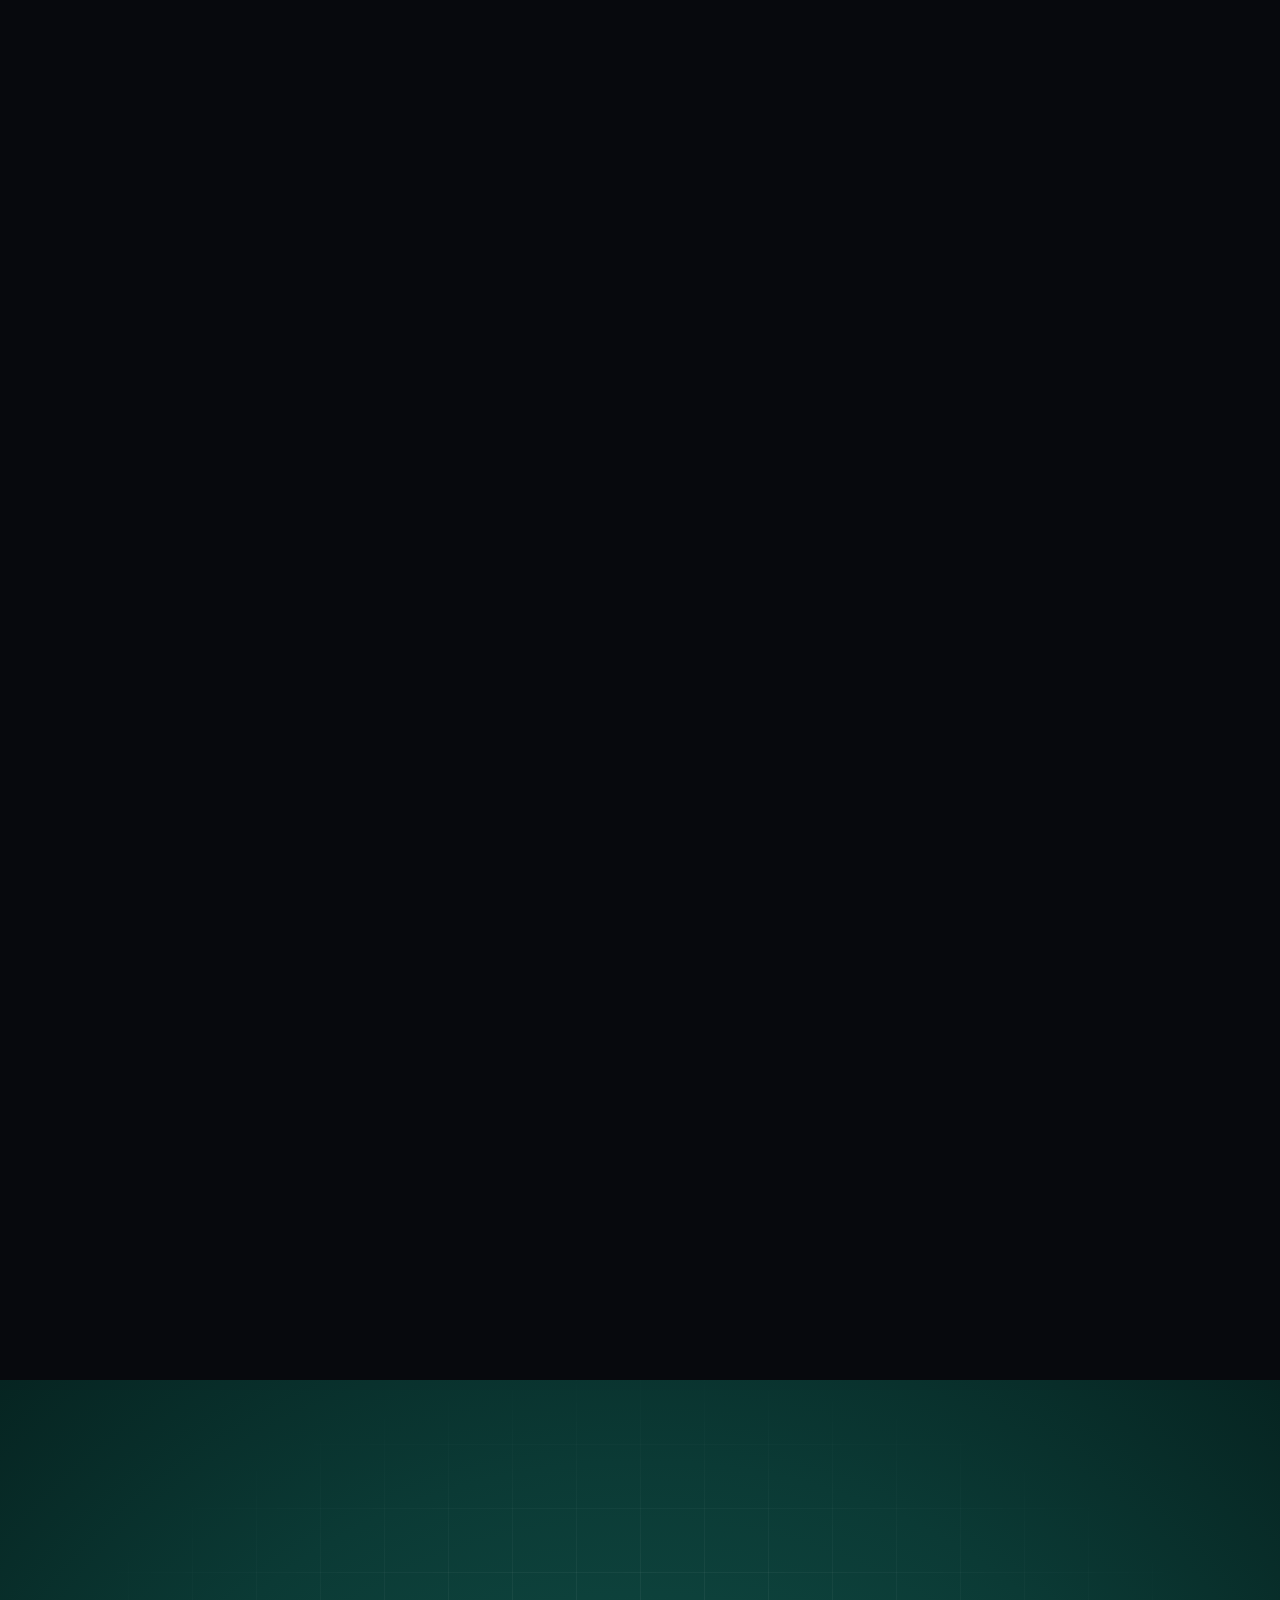
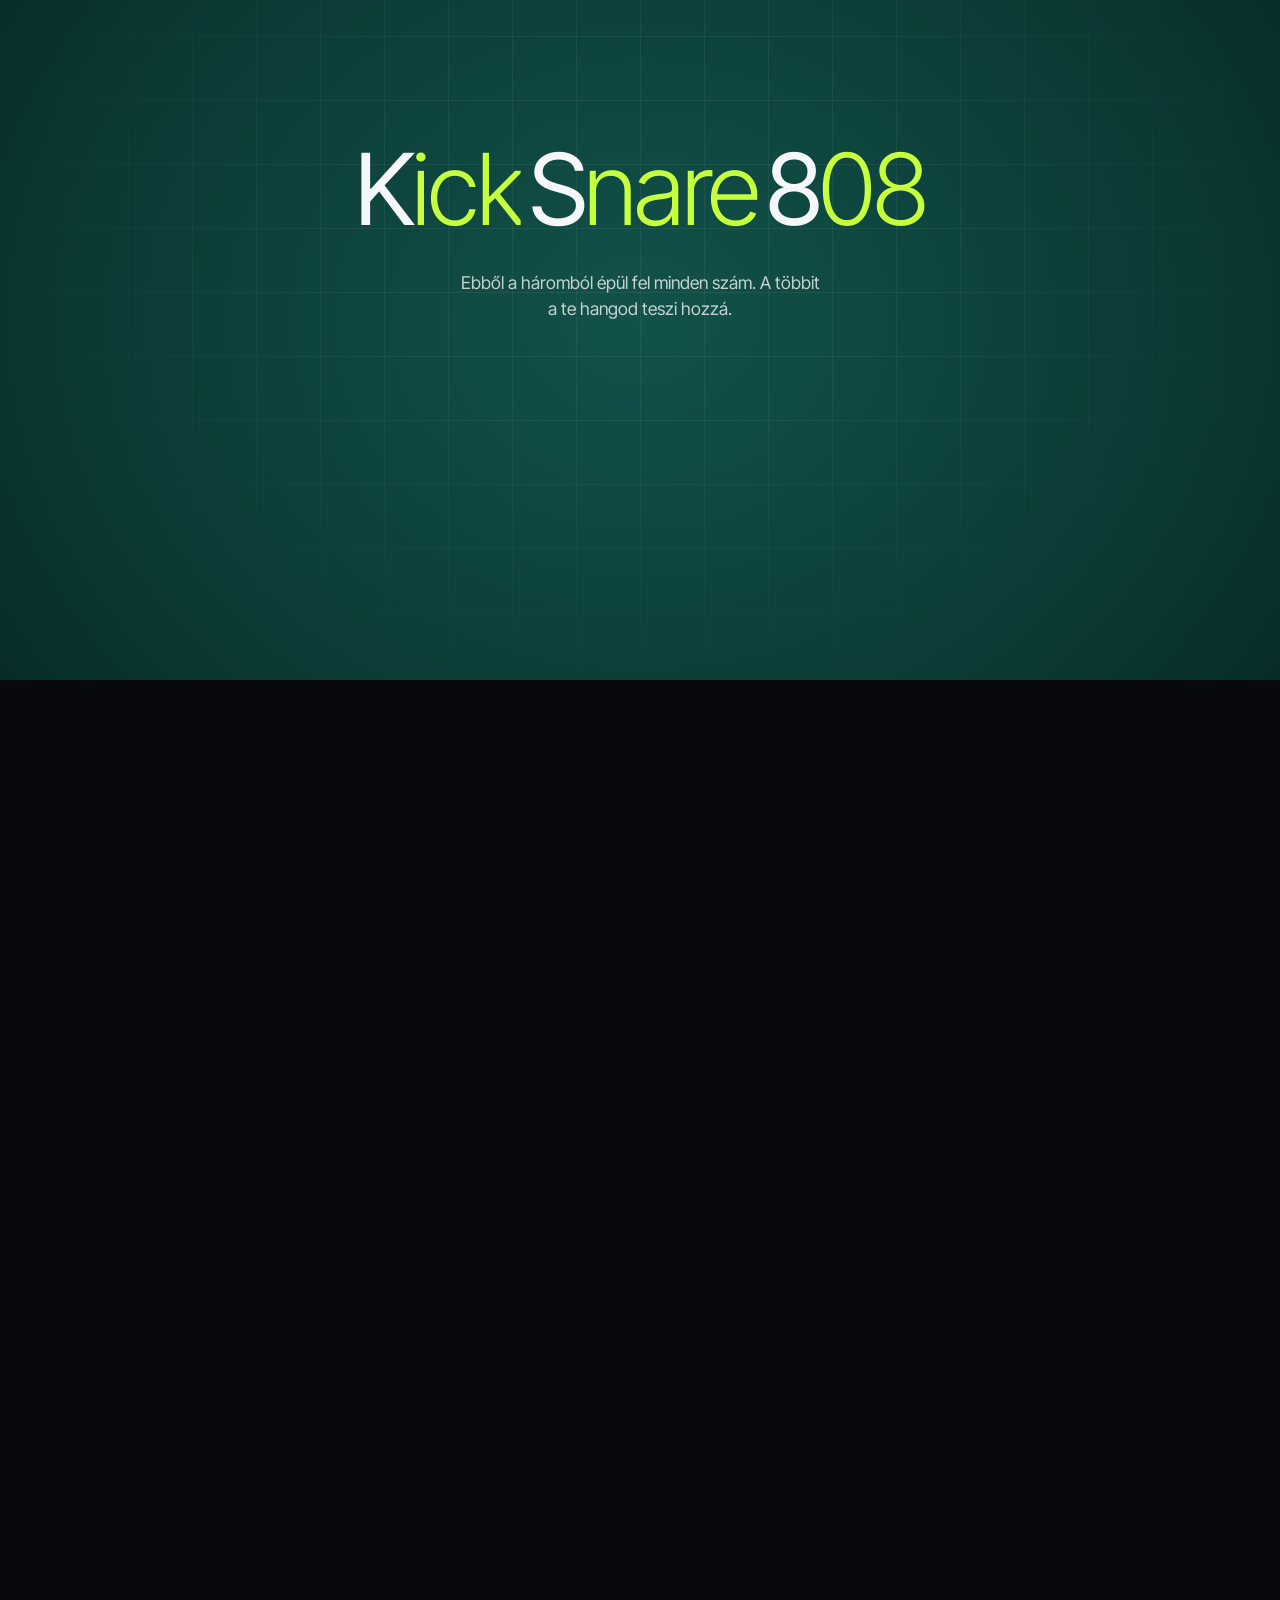
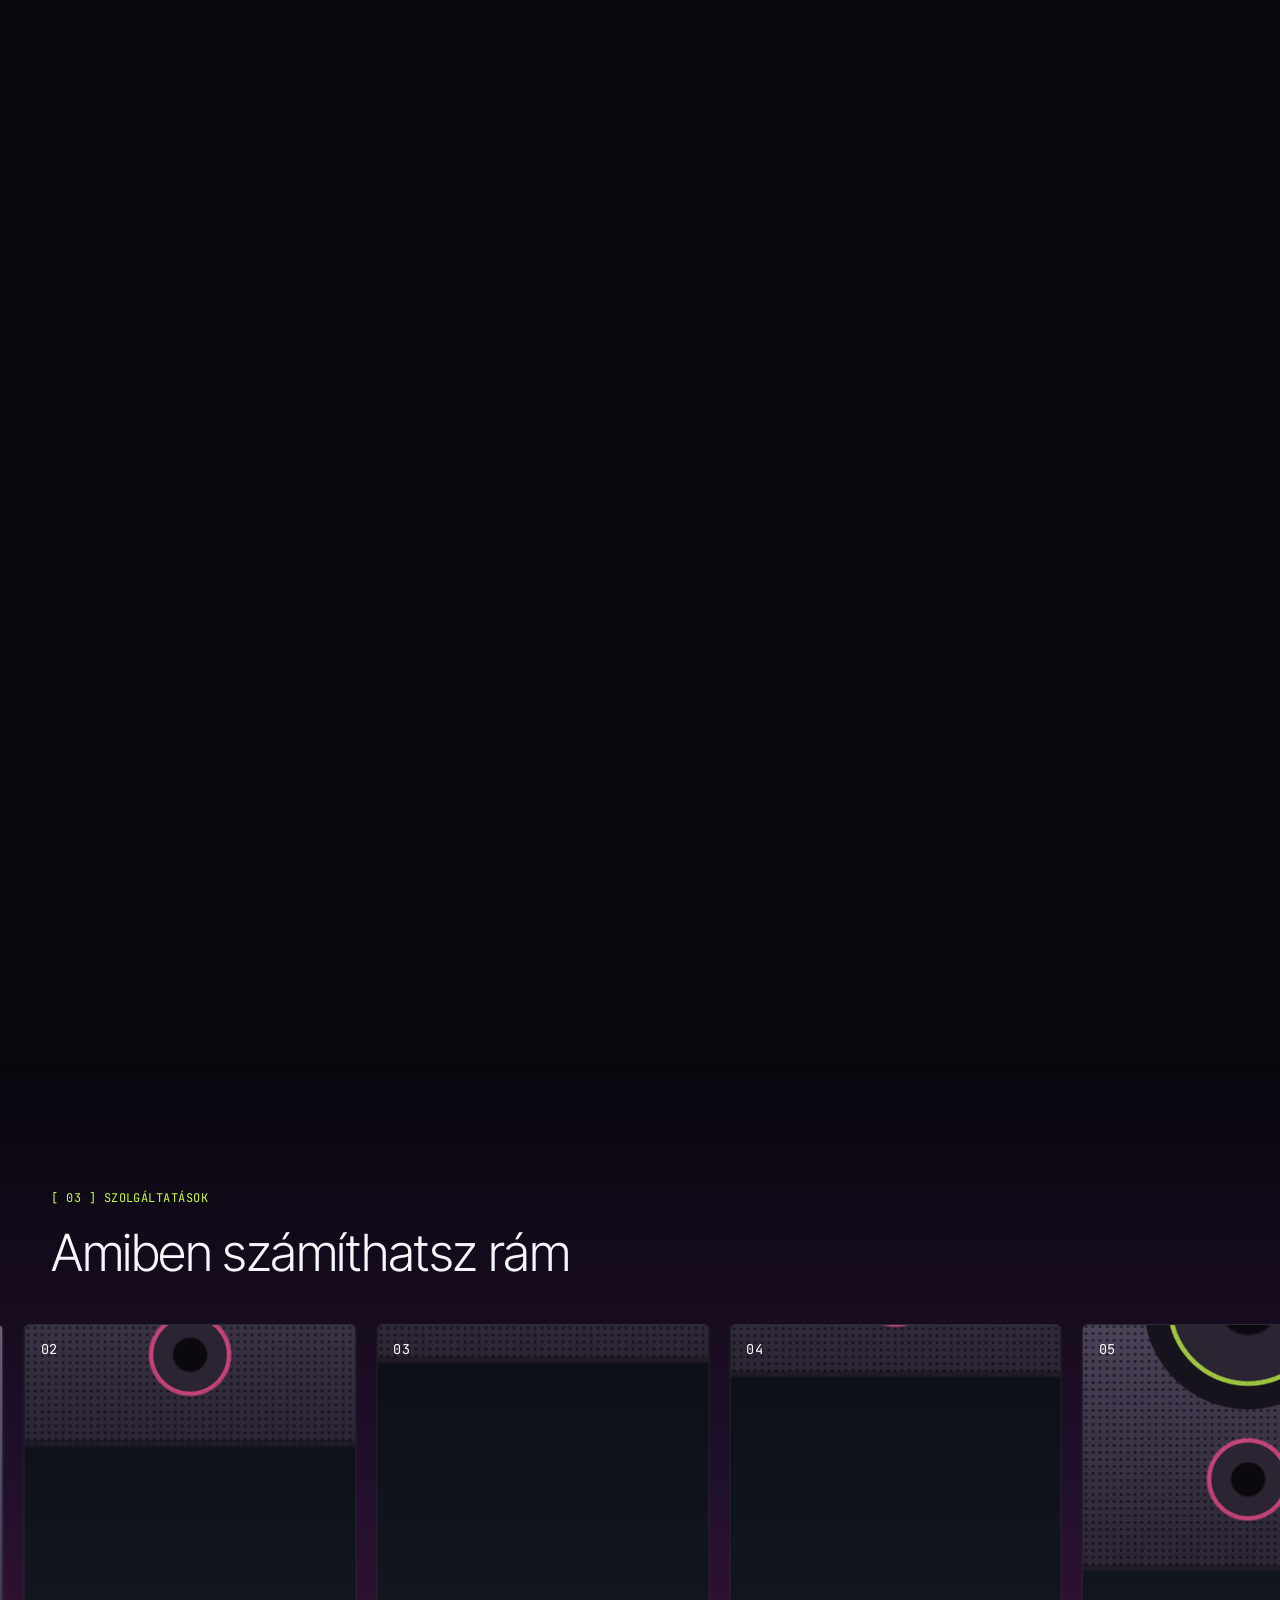
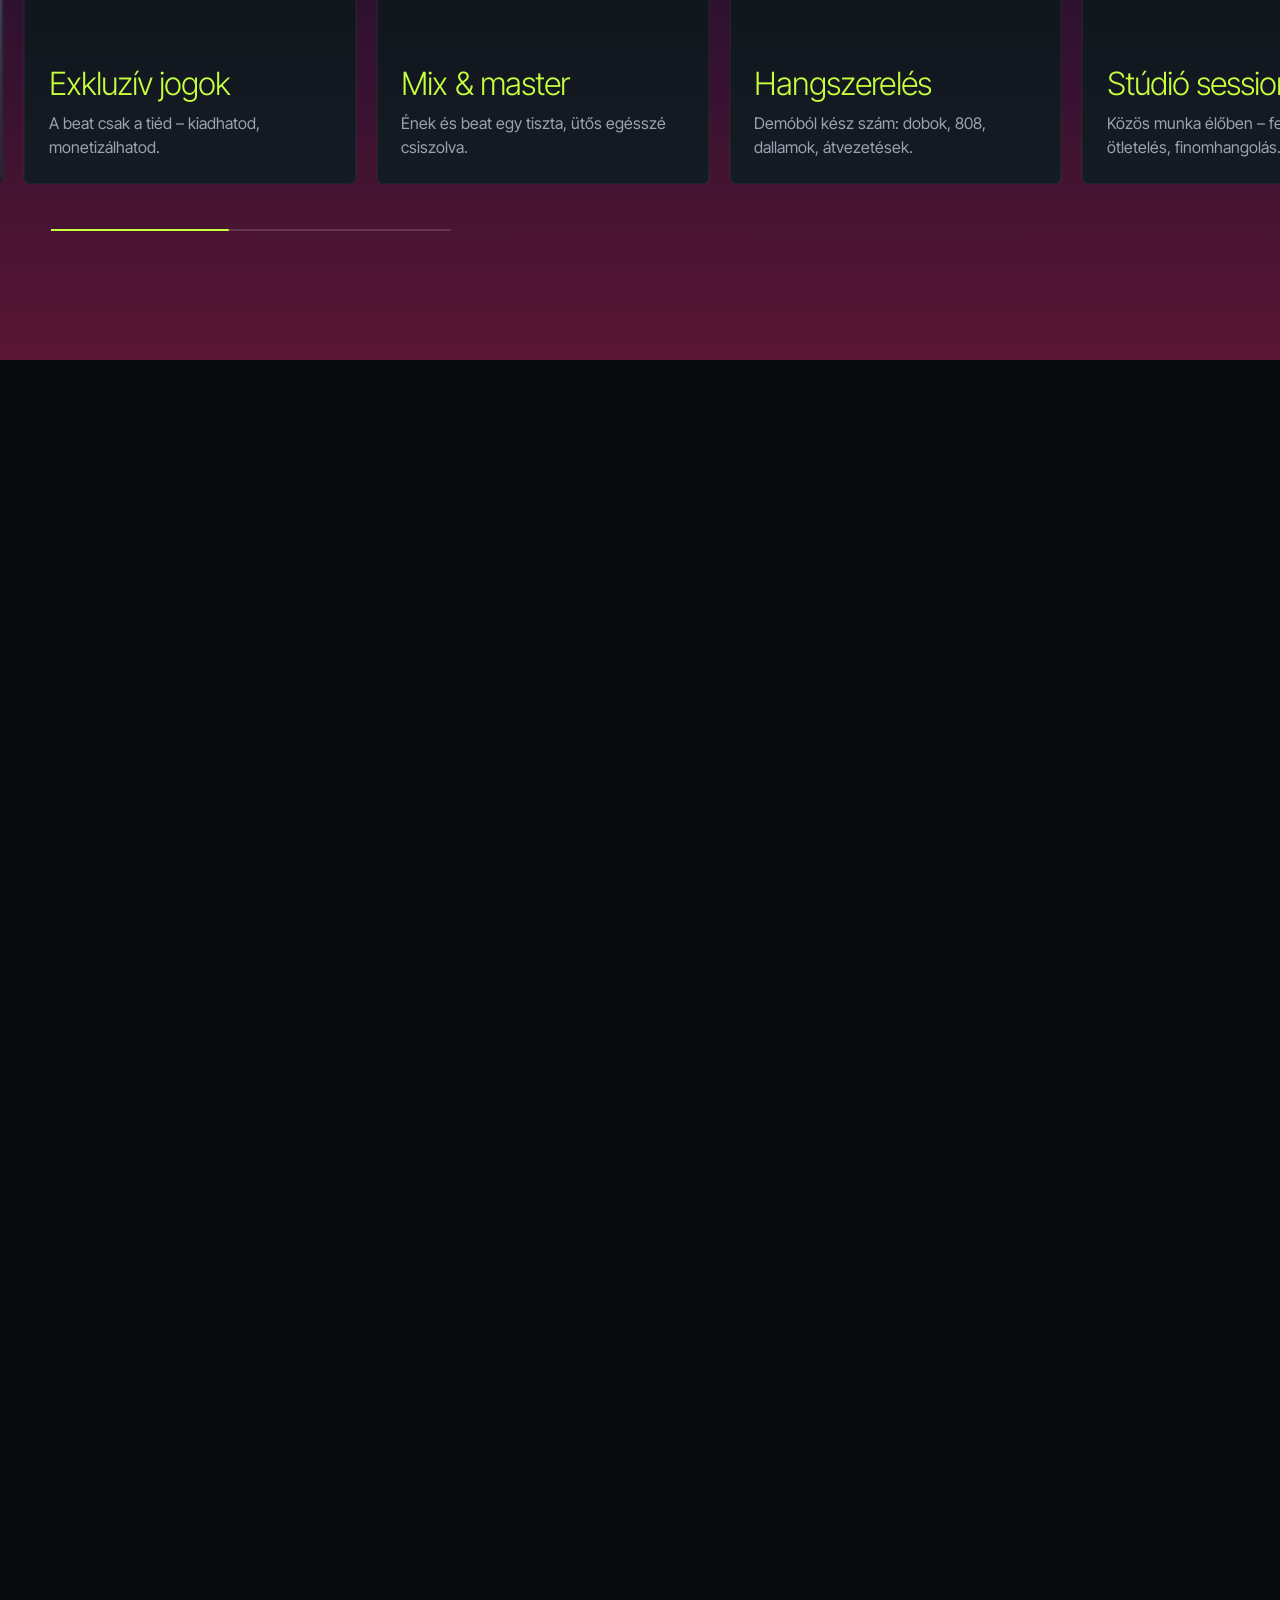
==== commit d45e47c1: "Átalakítás kikkolino producer-weboldallá Hip-hop/trap téma: éjszakai város hero, szekvenszer-rács, i" ====
--- a/index.html
+++ b/index.html
@@ -3,8 +3,8 @@
 <head>
   <meta charset="utf-8">
   <meta name="viewport" content="width=device-width, initial-scale=1">
-  <title>Webstúdió – Modern weboldalak</title>
-  <meta name="description" content="Gyors, modern és filmszerű weboldalak tervezése és fejlesztése.">
+  <title>kikkolino – hip-hop &amp; trap producer</title>
+  <meta name="description" content="kikkolino – hip-hop és trap zenei producer. Egyedi beatek, mix &amp; master, stúdió session és booking.">
   <link rel="preconnect" href="https://fonts.googleapis.com">
   <link rel="preconnect" href="https://fonts.gstatic.com" crossorigin>
   <link href="https://fonts.googleapis.com/css2?family=Inter+Tight:wght@200;300;400;500;600&family=JetBrains+Mono:wght@400;500&display=swap" rel="stylesheet">
@@ -12,157 +12,168 @@
 </head>
 <body>
   <header class="nav" id="nav">
-    <a class="nav__logo" href="#top"><span class="nav__mark" aria-hidden="true"></span>Webstúdió</a>
+    <a class="nav__logo" href="#top"><span class="nav__mark" aria-hidden="true"></span>kikkolino</a>
     <nav class="nav__links" id="navLinks" aria-label="Fő navigáció">
+      <a href="#rolam">Rólam</a>
       <a href="#folyamat">Folyamat</a>
       <a href="#szolgaltatasok">Szolgáltatások</a>
-      <a href="#eredmenyek">Eredmények</a>
-      <a href="#kapcsolat">Kapcsolat</a>
+      <a href="#zene">Zene</a>
     </nav>
-    <a href="#kapcsolat" class="nav__cta">Ajánlatkérés</a>
+    <button class="nav__play js-play" aria-label="Beat indítása" aria-pressed="false"><span class="eq" aria-hidden="true"><i></i><i></i><i></i></span></button>
+    <a href="#booking" class="nav__cta">Booking</a>
     <button class="nav__menu" id="menuToggle" aria-label="Menü" aria-expanded="false"><span></span><span></span></button>
   </header>
 
   <main>
-    <!-- 1. Hero: naplemente → drótváz -->
+    <!-- 1. Hero: éjszakai város → hullámzó drótváz -->
     <section class="scene hero" id="top" data-scene="hero" data-nav="dark">
       <div class="stage">
         <div class="hero__photo" aria-hidden="true">
-          <div class="hero__sun"></div>
-          <svg class="hero__hills" viewBox="0 0 1600 400" preserveAspectRatio="none">
-            <path class="h1" d="M0 230 L120 170 L260 210 L380 120 L520 190 L640 140 L780 200 L900 110 L1040 180 L1180 130 L1320 200 L1460 150 L1600 190 L1600 400 L0 400Z"/>
-            <path class="h2" d="M0 280 L160 230 L300 270 L460 210 L600 260 L760 230 L920 280 L1080 220 L1240 270 L1400 230 L1600 260 L1600 400 L0 400Z"/>
-            <path class="h3" d="M0 330 L200 300 L420 325 L700 290 L980 320 L1260 295 L1600 320 L1600 400 L0 400Z"/>
-          </svg>
+          <div class="hero__moon"></div>
+          <svg class="hero__city" id="skyline" viewBox="0 0 1600 400" preserveAspectRatio="none"></svg>
           <div class="hero__ground"></div>
         </div>
         <canvas class="hero__wire" id="heroCanvas" aria-hidden="true"></canvas>
         <div class="hero__vignette" aria-hidden="true"></div>
 
         <div class="hero__titles">
-          <h1 class="title split" data-split="char" id="t1">Weboldalak, amelyek működnek.</h1>
-          <p class="title split" data-split="char" id="t2">Újragondoltuk a webet,</p>
-          <p class="title split" data-split="char" id="t3">a pixeltől a kódig.</p>
+          <h1 class="title title--name split" data-split="char" id="t1">kikkolino</h1>
+          <p class="title split" data-split="char" id="t2">Hip-hop &amp; trap producer.</p>
+          <p class="title split" data-split="char" id="t3">Beatek, amik ütnek.</p>
         </div>
-        <div class="hero__scroll" id="heroScroll"><span></span>Görgess</div>
+        <div class="hero__bottom" id="heroScroll">
+          <button class="pill js-play" aria-pressed="false"><span class="eq" aria-hidden="true"><i></i><i></i><i></i></span><span class="js-play-label">Beat indítása</span></button>
+          <div class="hero__scroll"><span></span>Görgess</div>
+        </div>
       </div>
     </section>
 
-    <!-- 2. Sötét rács → fehér panel szöveggel -->
-    <section class="scene manifesto" data-scene="manifesto" data-nav="dark">
+    <!-- 2. Szekvenszer-rács → fehér panel -->
+    <section class="scene manifesto" id="rolam" data-scene="manifesto" data-nav="dark">
       <div class="stage">
         <canvas class="grid-canvas" id="gridCanvas" aria-hidden="true"></canvas>
-        <p class="manifesto__kicker" id="kicker"><span class="mono">[ 01 ]</span> A jövő webje már itt van</p>
+        <p class="manifesto__kicker" id="kicker"><span class="mono">[ 01 ] Rólam</span> Minden a 808-cal kezdődik</p>
         <div class="manifesto__panel" id="panel">
           <p class="manifesto__text split" data-split="word" id="manifestoText">
-            Képzeld el a weboldalad úgy, mint egy <mark>élő rendszert</mark>, amely zökkenőmentesen köti össze az első kattintást az elégedett ügyféllel.
+            Nálam a beat nem háttérzaj, hanem <mark>az alap</mark>, amire egy egész szám épül – az első kicktől az utolsó hi-hat rollig.
           </p>
         </div>
       </div>
     </section>
 
-    <!-- 3. Folyamat: fotó → drótváz törlés -->
+    <!-- 3. Folyamat: stúdió pult, render → drótváz -->
     <section class="scene process" id="folyamat" data-scene="process" data-nav="light">
       <div class="stage">
         <div class="process__steps">
           <p class="eyebrow mono">[ 02 ] Folyamat</p>
           <ol>
-            <li class="step"><span class="mono">01</span><h3>Tervezés</h3><p>Megismerjük a céljaidat, és felvázoljuk az oldal szerkezetét és hangulatát.</p></li>
-            <li class="step"><span class="mono">02</span><h3>Fejlesztés</h3><p>A tervből gyors, tiszta kód lesz – minden eszközre optimalizálva.</p></li>
-            <li class="step"><span class="mono">03</span><h3>Indulás</h3><p>Élesítjük, mérjük és folyamatosan finomítjuk az eredményeket.</p></li>
+            <li class="step"><span class="mono">01</span><h3>Ötlet &amp; referencia</h3><p>Átbeszéljük a hangulatot, a referenciákat és azt, hogy hova szól a szám.</p></li>
+            <li class="step"><span class="mono">02</span><h3>Beat &amp; hangszerelés</h3><p>808, dobok, dallam – addig csiszolom, amíg pontosan úgy nem üt, ahogy kell.</p></li>
+            <li class="step"><span class="mono">03</span><h3>Mix &amp; master</h3><p>Tiszta, hangos, streamingre kész hangzás, minden hangszórón.</p></li>
           </ol>
         </div>
         <div class="process__visual" id="processVisual" aria-hidden="true">
           <svg class="layer layer--photo" id="isoPhoto" viewBox="0 0 600 640"></svg>
           <svg class="layer layer--wire" id="isoWire" viewBox="0 0 600 640"></svg>
           <div class="process__scan"></div>
-          <span class="process__tag mono" id="processTag">RENDER</span>
+          <span class="process__tag mono" id="processTag">STÚDIÓ</span>
         </div>
       </div>
     </section>
 
-    <!-- 4. Betűszó: M W S → Modern Web Stúdió -->
+    <!-- 4. K S 8 → Kick Snare 808 -->
     <section class="scene acro" data-scene="acro" data-nav="dark">
       <div class="stage">
         <div class="acro__grid" aria-hidden="true"></div>
-        <h2 class="acro__title" id="acro">
-          <span class="acro__word"><b>M</b><i>odern</i></span>
-          <span class="acro__word"><b>W</b><i>eb</i></span>
-          <span class="acro__word"><b>S</b><i>túdió</i></span>
+        <h2 class="acro__title" id="acro" aria-label="Kick, Snare, 808">
+          <span class="acro__word"><b>K</b><i>ick</i></span>
+          <span class="acro__word"><b>S</b><i>nare</i></span>
+          <span class="acro__word"><b>8</b><i>08</i></span>
         </h2>
-        <p class="acro__sub" id="acroSub">Egy csapat, amely a dizájnt, a kódot és a növekedést egyetlen rendszerként kezeli.</p>
+        <p class="acro__sub" id="acroSub">Ebből a háromból épül fel minden szám. A többit a te hangod teszi hozzá.</p>
       </div>
     </section>
 
-    <!-- 5. Szolgáltatások: vízszintes görgetés -->
+    <!-- 5. Szolgáltatások vízszintesen -->
     <section class="scene bays" id="szolgaltatasok" data-scene="bays" data-nav="dark">
       <div class="stage">
         <div class="bays__head">
           <p class="eyebrow mono">[ 03 ] Szolgáltatások</p>
-          <h2>Minden, ami egy erős online jelenléthez kell</h2>
+          <h2>Amiben számíthatsz rám</h2>
         </div>
         <div class="bays__track" id="baysTrack">
-          <article class="bay"><span class="bay__num mono">01</span><div class="bay__inner"><h3>Webdesign</h3><p>Letisztult, márkához illő felületek, amelyek minden képernyőn működnek.</p></div><div class="bay__door"></div></article>
-          <article class="bay"><span class="bay__num mono">02</span><div class="bay__inner"><h3>Fejlesztés</h3><p>Modern technológiákkal épített, villámgyors és biztonságos oldalak.</p></div><div class="bay__door"></div></article>
-          <article class="bay"><span class="bay__num mono">03</span><div class="bay__inner"><h3>Webshop</h3><p>Online áruházak egyszerű kezeléssel és megbízható fizetéssel.</p></div><div class="bay__door"></div></article>
-          <article class="bay"><span class="bay__num mono">04</span><div class="bay__inner"><h3>Animáció</h3><p>Görgetésre reagáló, filmszerű élmények, amelyekre emlékeznek.</p></div><div class="bay__door"></div></article>
-          <article class="bay"><span class="bay__num mono">05</span><div class="bay__inner"><h3>SEO</h3><p>Hogy megtaláljanak: technikai és tartalmi keresőoptimalizálás.</p></div><div class="bay__door"></div></article>
-          <article class="bay"><span class="bay__num mono">06</span><div class="bay__inner"><h3>Üzemeltetés</h3><p>Tárhely, frissítések és felügyelet – nem tűnünk el az átadás után.</p></div><div class="bay__door"></div></article>
+          <article class="bay"><span class="bay__num mono">01</span><div class="bay__inner"><h3>Egyedi beat</h3><p>A nulláról, a te hangodra és stílusodra szabva.</p></div><div class="bay__door"></div></article>
+          <article class="bay"><span class="bay__num mono">02</span><div class="bay__inner"><h3>Exkluzív jogok</h3><p>A beat csak a tiéd – kiadhatod, monetizálhatod.</p></div><div class="bay__door"></div></article>
+          <article class="bay"><span class="bay__num mono">03</span><div class="bay__inner"><h3>Mix &amp; master</h3><p>Ének és beat egy tiszta, ütős egésszé csiszolva.</p></div><div class="bay__door"></div></article>
+          <article class="bay"><span class="bay__num mono">04</span><div class="bay__inner"><h3>Hangszerelés</h3><p>Demóból kész szám: dobok, 808, dallamok, átvezetések.</p></div><div class="bay__door"></div></article>
+          <article class="bay"><span class="bay__num mono">05</span><div class="bay__inner"><h3>Stúdió session</h3><p>Közös munka élőben – felvétel, ötletelés, finomhangolás.</p></div><div class="bay__door"></div></article>
+          <article class="bay"><span class="bay__num mono">06</span><div class="bay__inner"><h3>Booking</h3><p>Producer szett, fellépés, workshop – írj a részletekkel.</p></div><div class="bay__door"></div></article>
         </div>
         <div class="bays__progress" aria-hidden="true"><span id="baysBar"></span></div>
       </div>
     </section>
 
-    <!-- 6. Földgömb + számok -->
-    <section class="scene globe" id="eredmenyek" data-scene="globe" data-nav="dark">
+    <!-- 6. Bakelit + spektrum -->
+    <section class="scene vinyl" id="zene" data-scene="vinyl" data-nav="dark">
       <div class="stage">
-        <canvas class="globe__canvas" id="globeCanvas" aria-hidden="true"></canvas>
-        <div class="globe__head" id="globeHead">
-          <p class="eyebrow mono">[ 04 ] Eredmények</p>
-          <h2>Ügyfeleink az egész országban – és azon túl</h2>
+        <canvas class="vinyl__canvas" id="vinylCanvas" aria-hidden="true"></canvas>
+        <div class="vinyl__head" id="vinylHead">
+          <p class="eyebrow mono">[ 04 ] Zene</p>
+          <h2>Hallgass bele</h2>
         </div>
-        <div class="globe__stats" id="globeStats">
-          <div class="stat"><strong data-count="120" data-suffix="+">0</strong><span>elkészült projekt</span></div>
-          <div class="stat"><strong data-count="98" data-suffix="%">0</strong><span>elégedett ügyfél</span></div>
-          <div class="stat"><strong data-count="8" data-suffix=" év">0</strong><span>tapasztalat</span></div>
+        <div class="vinyl__links" id="vinylLinks">
+          <a href="#" class="platform"><span class="mono">01</span>Spotify<i>↗</i></a>
+          <a href="#" class="platform"><span class="mono">02</span>YouTube<i>↗</i></a>
+          <a href="#" class="platform"><span class="mono">03</span>SoundCloud<i>↗</i></a>
+          <a href="#" class="platform"><span class="mono">04</span>Instagram<i>↗</i></a>
         </div>
       </div>
     </section>
 
-    <!-- 7. Vélemény -->
+    <!-- 7. Idézet -->
     <section class="scene quote" data-scene="quote" data-nav="dark">
       <div class="stage">
         <div class="quote__fog" aria-hidden="true"></div>
         <figure class="quote__body">
-          <blockquote class="split" data-split="word" id="quoteText">„Még soha nem láttunk ilyen gondosságot egy webes projektben. Az új oldal fontos mérföldkő volt a cégünk digitális fejlődésében.”</blockquote>
-          <figcaption id="quoteBy">Kovács Anna <span>· ügyvezető, Kávé &amp; Társa</span></figcaption>
+          <blockquote class="split" data-split="word" id="quoteText">„Nem csak beatet készítek. Hangulatot, amibe bele lehet lépni – és amiből egy igazi szám lesz.”</blockquote>
+          <figcaption id="quoteBy">kikkolino <span>· producer</span></figcaption>
         </figure>
       </div>
     </section>
 
-    <!-- 8. Kapcsolat -->
-    <section class="contact" id="kapcsolat" data-nav="dark">
+    <!-- 8. Booking -->
+    <section class="contact" id="booking" data-nav="dark">
       <div class="contact__inner">
         <div>
-          <p class="eyebrow mono">[ 05 ] Kapcsolat</p>
-          <h2>Kezdjük el?</h2>
-          <p class="contact__lead">Írj nekünk, és 24 órán belül válaszolunk.</p>
+          <p class="eyebrow mono">[ 05 ] Booking</p>
+          <h2>Dolgozzunk együtt.</h2>
+          <p class="contact__lead">Egyedi beat, mix &amp; master, stúdió session vagy fellépés – írj, és hamar válaszolok.</p>
           <ul class="contact__info mono">
-            <li>info@webstudio.hu</li>
-            <li>+36 30 123 4567</li>
-            <li>Budapest</li>
+            <li><a href="mailto:booking@kikkolino.hu" id="bookingMail">booking@kikkolino.hu</a></li>
+            <li><a href="#">Instagram · @kikkolino</a></li>
           </ul>
         </div>
         <form class="form" id="contactForm" novalidate>
-          <label>Név<input type="text" name="name" required placeholder="Kovács Anna"></label>
-          <label>E-mail<input type="email" name="email" required placeholder="anna@pelda.hu"></label>
-          <label>Üzenet<textarea name="message" rows="4" required placeholder="Miben segíthetünk?"></textarea></label>
-          <button type="submit" class="btn">Küldés</button>
+          <label>Név / előadónév<input type="text" name="name" required placeholder="pl. MC Valaki"></label>
+          <label>E-mail<input type="email" name="email" required placeholder="te@pelda.hu"></label>
+          <label>Miben segíthetek?
+            <select name="type" required>
+              <option value="">Válassz…</option>
+              <option>Egyedi beat</option>
+              <option>Exkluzív jogok</option>
+              <option>Mix &amp; master</option>
+              <option>Stúdió session</option>
+              <option>Booking / fellépés</option>
+              <option>Egyéb</option>
+            </select>
+          </label>
+          <label>Üzenet<textarea name="message" rows="4" required placeholder="Mesélj a projektről: stílus, referencia, határidő…"></textarea></label>
+          <button type="submit" class="btn">Üzenet küldése</button>
           <p class="form__status" id="formStatus" role="status"></p>
         </form>
       </div>
       <footer class="footer">
-        <p>© <span id="year"></span> Webstúdió</p>
+        <p>© <span id="year"></span> kikkolino</p>
         <a href="#top">Vissza a tetejére ↑</a>
       </footer>
     </section>
--- a/style.css
+++ b/style.css
@@ -81,6 +81,18 @@
 }
 .nav__cta:hover { transform: translateY(-1px); box-shadow: 0 6px 20px rgba(198, 255, 61, 0.35); }
 .nav__menu { display: none; }
+.nav__play {
+  display: grid;
+  place-items: center;
+  width: 38px;
+  height: 38px;
+  border: 0;
+  border-radius: 9px;
+  background: rgba(255, 255, 255, 0.1);
+  cursor: pointer;
+  margin-right: -18px;
+}
+.nav.is-light .nav__play { background: rgba(0, 0, 0, 0.08); }
 
 /* Görgetési jelenetek: a .stage rátapad a képernyőre, a szekció magassága adja a hosszt */
 .scene { position: relative; }
@@ -111,28 +123,24 @@
 .hero__photo {
   position: absolute;
   inset: 0;
-  background: linear-gradient(180deg, #1d2b4a 0%, #4a4a6e 26%, #b9707a 44%, #f2a65e 54%, #ffd27f 58%, #3b2a2f 58.2%);
+  background: linear-gradient(180deg, #04040a 0%, #0f0a26 28%, #2a0f45 46%, #6b1a5c 56%, #c23a6e 61%, #1a0d1c 61.2%);
   opacity: var(--photo, 1);
   transform: scale(calc(1 + var(--zoom, 0) * 0.25));
   filter: blur(calc(var(--zoom, 0) * 6px)) saturate(calc(1 - var(--zoom, 0) * 0.6));
   will-change: transform, opacity, filter;
 }
-.hero__sun {
-  position: absolute;
-  left: 62%;
-  top: 46%;
-  width: 22vmin;
-  height: 22vmin;
+.hero__moon {
+  position: absolute;
+  right: 18%;
+  top: 16%;
+  width: 9vmin;
+  height: 9vmin;
   border-radius: 50%;
-  transform: translate(-50%, -50%);
-  background: radial-gradient(circle, #fff7d6 0%, #ffe39a 35%, rgba(255, 190, 110, 0.6) 55%, transparent 72%);
-  filter: blur(2px);
-}
-.hero__hills { position: absolute; left: 0; bottom: 30%; width: 100%; height: 34%; }
-.hero__hills .h1 { fill: #6b4a63; opacity: 0.75; }
-.hero__hills .h2 { fill: #4a3346; }
-.hero__hills .h3 { fill: #2b1e28; }
-.hero__ground { position: absolute; left: 0; right: 0; bottom: 0; height: 31%; background: linear-gradient(180deg, #2b1e28, #120d12); }
+  background: radial-gradient(circle at 35% 35%, #fff, #e9e4ff 45%, #b9b0e6);
+  box-shadow: 0 0 60px 20px rgba(200, 180, 255, 0.25);
+}
+.hero__city { position: absolute; left: 0; bottom: 38.8%; width: 100%; height: 36%; }
+.hero__ground { position: absolute; left: 0; right: 0; bottom: 0; height: 39%; background: linear-gradient(180deg, #1a0d1c, #07050a); }
 .hero__wire { position: absolute; inset: 0; width: 100%; height: 100%; }
 .hero__vignette {
   position: absolute;
@@ -150,13 +158,46 @@
   max-width: 14ch;
   text-shadow: 0 2px 30px rgba(0, 0, 0, 0.35);
   opacity: var(--o, 1);
-  transform: translateY(calc((1 - var(--o, 1)) * -40px));
-}
-.hero__scroll {
+  transform: translateY(calc((1 - var(--o, 1)) * -40px)) scale(calc(1 + var(--k, 0) * 0.03));
+}
+.title--name { font-size: clamp(3.4rem, 15vw, 13rem); font-weight: 500; letter-spacing: -0.06em; max-width: none; }
+.hero__bottom {
   position: absolute;
   bottom: 28px;
   left: 50%;
   transform: translateX(-50%);
+  display: flex;
+  flex-direction: column;
+  align-items: center;
+  gap: 22px;
+  opacity: var(--o, 1);
+  pointer-events: var(--pe, auto);
+}
+.pill {
+  display: inline-flex;
+  align-items: center;
+  gap: 10px;
+  font: inherit;
+  font-size: 0.9rem;
+  color: var(--white);
+  background: rgba(255, 255, 255, 0.08);
+  border: 1px solid rgba(255, 255, 255, 0.18);
+  border-radius: 999px;
+  padding: 10px 18px;
+  cursor: pointer;
+  backdrop-filter: blur(10px);
+  -webkit-backdrop-filter: blur(10px);
+  transition: background 0.2s, border-color 0.2s;
+}
+.pill:hover { background: rgba(255, 255, 255, 0.14); }
+.pill[aria-pressed="true"] { border-color: var(--lime); }
+.eq { display: inline-flex; align-items: flex-end; gap: 2px; height: 12px; }
+.eq i { width: 3px; height: 4px; background: var(--lime); border-radius: 1px; }
+.is-playing .eq i { animation: eq 0.43s ease-in-out infinite alternate; }
+.is-playing .eq i:nth-child(2) { animation-delay: -0.2s; }
+.is-playing .eq i:nth-child(3) { animation-delay: -0.31s; }
+@keyframes eq { from { height: 3px; } to { height: 12px; } }
+.hero__scroll {
   display: flex;
   flex-direction: column;
   align-items: center;
@@ -165,7 +206,6 @@
   font-size: 0.7rem;
   letter-spacing: 0.2em;
   text-transform: uppercase;
-  opacity: var(--o, 1);
 }
 .hero__scroll span { width: 1px; height: 40px; background: linear-gradient(var(--lime), transparent); animation: drip 2s ease-in-out infinite; transform-origin: top; }
 @keyframes drip { 0% { transform: scaleY(0); } 50% { transform: scaleY(1); } 100% { transform: scaleY(1); opacity: 0; } }
@@ -235,9 +275,9 @@
   height: min(78vh, 720px);
   border-radius: 20px;
   overflow: hidden;
-  background: linear-gradient(160deg, #f4c79a, #d98a55 55%, #7b4a35);
+  background: radial-gradient(ellipse at 50% 30%, #4a2a6b, #1c1029 60%, #0c0812);
   transform: translateX(calc((1 - var(--in, 0)) * 110%));
-  box-shadow: 0 30px 80px rgba(60, 30, 10, 0.25);
+  box-shadow: 0 30px 80px rgba(40, 10, 60, 0.3);
   will-change: transform;
 }
 .layer { position: absolute; inset: 0; width: 100%; height: 100%; }
@@ -284,7 +324,7 @@
   justify-content: center;
   flex-wrap: nowrap;
   gap: calc(0.08em + var(--s, 0) * (1 - var(--e, 0)) * 0.9em);
-  font-size: calc(min(24vw, 30vh) - (min(24vw, 30vh) - min(8vw, 11vh)) * var(--e, 0));
+  font-size: calc(min(24vw, 30vh) * (1 - var(--e, 0)) + min(8vw, 11vh) * var(--e, 0));
   font-weight: 300;
   letter-spacing: -0.04em;
   white-space: nowrap;
@@ -315,7 +355,7 @@
 /* 5. Szolgáltatások */
 .bays { height: 460vh; }
 .bays .stage {
-  background: linear-gradient(180deg, #2a1d1a 0%, #5a3628 45%, #a8673f 100%);
+  background: linear-gradient(180deg, #08060d 0%, #22102e 50%, #5a1534 100%);
   display: flex;
   flex-direction: column;
   justify-content: center;
@@ -342,8 +382,10 @@
   inset: 0;
   z-index: 2;
   background:
-    repeating-linear-gradient(180deg, rgba(0, 0, 0, 0.18) 0 2px, transparent 2px 26px),
-    linear-gradient(180deg, #f1b47e, #c97b4b 60%, #8f5232);
+    radial-gradient(circle at 50% 42%, #0b090e 0 9%, #2a2433 10% 24%, rgba(198, 255, 61, 0.7) 24.5% 25.5%, #17131d 26% 33%, transparent 33.5%),
+    radial-gradient(circle at 50% 80%, #0b090e 0 4%, #2a2433 4.5% 9%, rgba(255, 77, 141, 0.7) 9.3% 10%, transparent 10.5%),
+    radial-gradient(circle, rgba(0, 0, 0, 0.5) 1.2px, transparent 1.7px) 0 0 / 7px 7px,
+    linear-gradient(180deg, #6a6178, #453d52 55%, #2a2433);
   box-shadow: inset 0 -6px 0 rgba(0, 0, 0, 0.25);
   transform: translateY(calc(var(--open, 0) * -100%));
   transition: transform 0.15s linear;
@@ -351,25 +393,40 @@
 .bays__progress { margin: 0 max(4vw, 16px); height: 2px; background: rgba(255, 255, 255, 0.15); max-width: 400px; }
 .bays__progress span { display: block; height: 100%; width: 100%; background: var(--lime); transform-origin: left; transform: scaleX(var(--p, 0)); }
 
-/* 6. Földgömb */
-.globe { height: 340vh; }
-.globe .stage { background: radial-gradient(ellipse at 50% 120%, #0d1626, #03050a 70%); }
-.globe__canvas { position: absolute; inset: 0; width: 100%; height: 100%; }
-.globe__head { position: absolute; top: 18vh; left: max(4vw, 16px); right: 16px; opacity: var(--o, 0); transform: translateY(calc((1 - var(--o, 0)) * 30px)); }
-.globe__head h2 { font-size: clamp(2rem, 4.4vw, 4rem); max-width: 16ch; }
-.globe__stats {
-  position: absolute;
-  bottom: 8vh;
+/* 6. Bakelit */
+.vinyl { height: 320vh; }
+.vinyl .stage { background: radial-gradient(ellipse at 50% 60%, #1a0f24, #050307 70%); }
+.vinyl__canvas { position: absolute; inset: 0; width: 100%; height: 100%; }
+.vinyl__head { position: absolute; top: 16vh; left: max(4vw, 16px); right: 16px; opacity: var(--o, 0); transform: translateY(calc((1 - var(--o, 0)) * 30px)); }
+.vinyl__head h2 { font-size: clamp(2.4rem, 6vw, 5.5rem); }
+.vinyl__links {
+  position: absolute;
+  bottom: 7vh;
   left: max(4vw, 16px);
   right: max(4vw, 16px);
   display: grid;
-  grid-template-columns: repeat(3, 1fr);
-  gap: 16px;
+  grid-template-columns: repeat(4, 1fr);
+  gap: 12px;
   opacity: var(--o, 0);
-}
-.stat { border-top: 1px solid rgba(255, 255, 255, 0.2); padding-top: 14px; }
-.stat strong { display: block; font-size: clamp(2rem, 5vw, 4rem); font-weight: 300; letter-spacing: -0.04em; color: var(--lime); }
-.stat span { color: var(--muted); font-size: 0.9rem; }
+  transform: translateY(calc((1 - var(--o, 0)) * 30px));
+  pointer-events: var(--pe, none);
+}
+.platform {
+  display: flex;
+  align-items: center;
+  gap: 12px;
+  padding: 16px 18px;
+  border-radius: 12px;
+  background: rgba(255, 255, 255, 0.05);
+  border: 1px solid rgba(255, 255, 255, 0.1);
+  backdrop-filter: blur(10px);
+  -webkit-backdrop-filter: blur(10px);
+  font-size: 1.05rem;
+  transition: background 0.2s, border-color 0.2s, color 0.2s;
+}
+.platform .mono { color: var(--muted); }
+.platform i { margin-left: auto; font-style: normal; color: var(--lime); }
+.platform:hover { background: rgba(198, 255, 61, 0.08); border-color: var(--lime); }
 
 /* 7. Vélemény */
 .quote { height: 260vh; }
@@ -394,10 +451,11 @@
 .contact__inner { display: grid; grid-template-columns: 1fr 1fr; gap: 6vw; max-width: 1200px; margin: 0 auto; }
 .contact h2 { font-size: clamp(3rem, 8vw, 7rem); }
 .contact__lead { margin-top: 18px; color: var(--muted); font-size: 1.15rem; }
+.contact__info a:hover { color: var(--lime); }
 .contact__info { list-style: none; padding: 0; margin: 32px 0 0; display: grid; gap: 10px; color: var(--muted); }
 .form { display: grid; gap: 18px; align-content: start; }
 .form label { display: grid; gap: 8px; font-size: 0.9rem; color: var(--muted); }
-.form input, .form textarea {
+.form input, .form textarea, .form select {
   font: inherit;
   color: var(--white);
   background: transparent;
@@ -407,7 +465,8 @@
   resize: vertical;
   transition: border-color 0.2s;
 }
-.form input:focus, .form textarea:focus { outline: none; border-color: var(--lime); }
+.form select option { background: var(--ink); }
+.form input:focus, .form textarea:focus, .form select:focus { outline: none; border-color: var(--lime); }
 .form .is-invalid { border-color: #ff6b6b; }
 .btn {
   justify-self: start;
@@ -431,6 +490,7 @@
 /* Reszponzív */
 @media (max-width: 860px) {
   .nav { gap: 12px; }
+  .nav__play { margin-right: -4px; }
   .nav__links {
     position: absolute;
     top: calc(100% + 8px);
@@ -471,12 +531,12 @@
   .step.is-active { display: block; }
   .process__visual { height: auto; min-height: 46vh; }
   .contact__inner { grid-template-columns: 1fr; }
-  .globe__stats { grid-template-columns: 1fr; gap: 10px; bottom: 5vh; }
-  .stat { display: flex; align-items: baseline; gap: 12px; padding-top: 8px; }
+  .vinyl__links { grid-template-columns: 1fr 1fr; gap: 8px; bottom: 4vh; }
+  .platform { padding: 12px 14px; font-size: 0.95rem; }
 }
 
 @media (prefers-reduced-motion: reduce) {
   html { scroll-behavior: auto; }
-  .hero__scroll span, .quote__fog { animation: none; }
+  .hero__scroll span, .quote__fog, .is-playing .eq i { animation: none; }
   .split[data-split="char"] .c { filter: none; }
 }
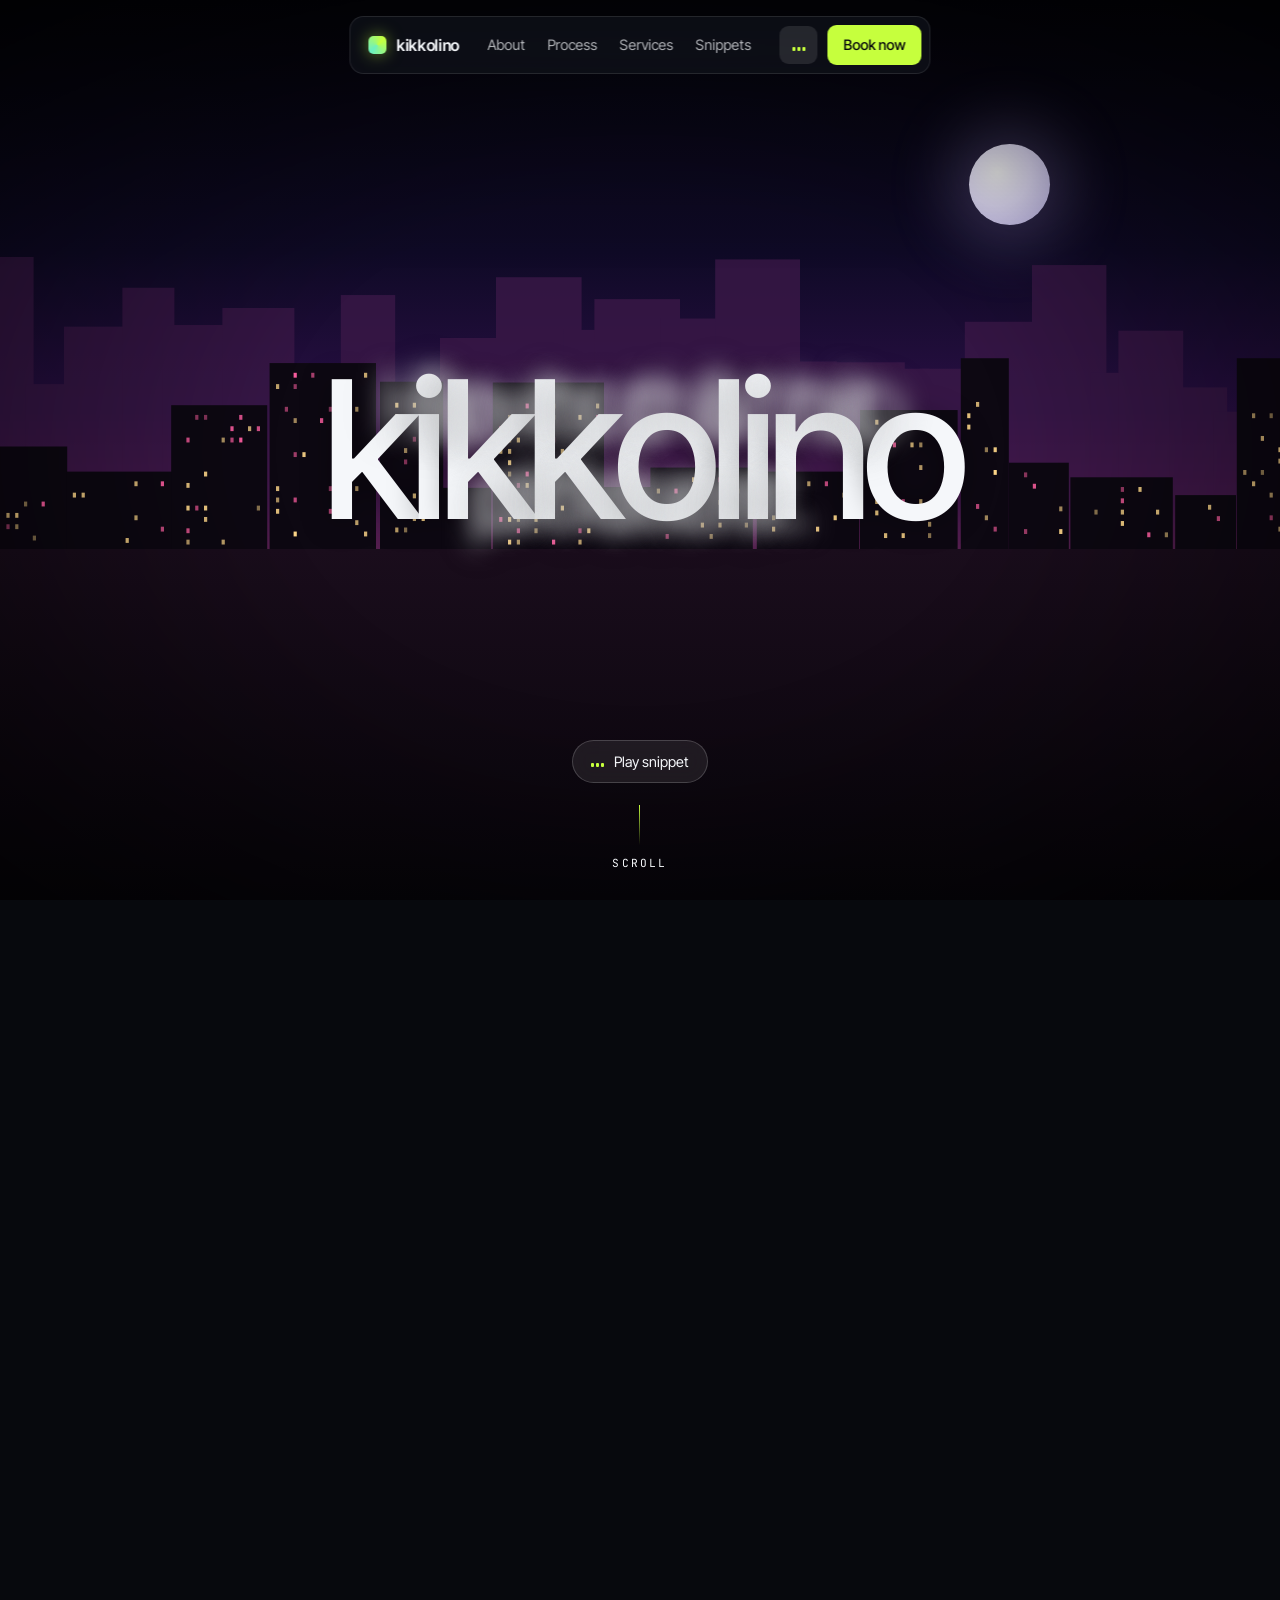
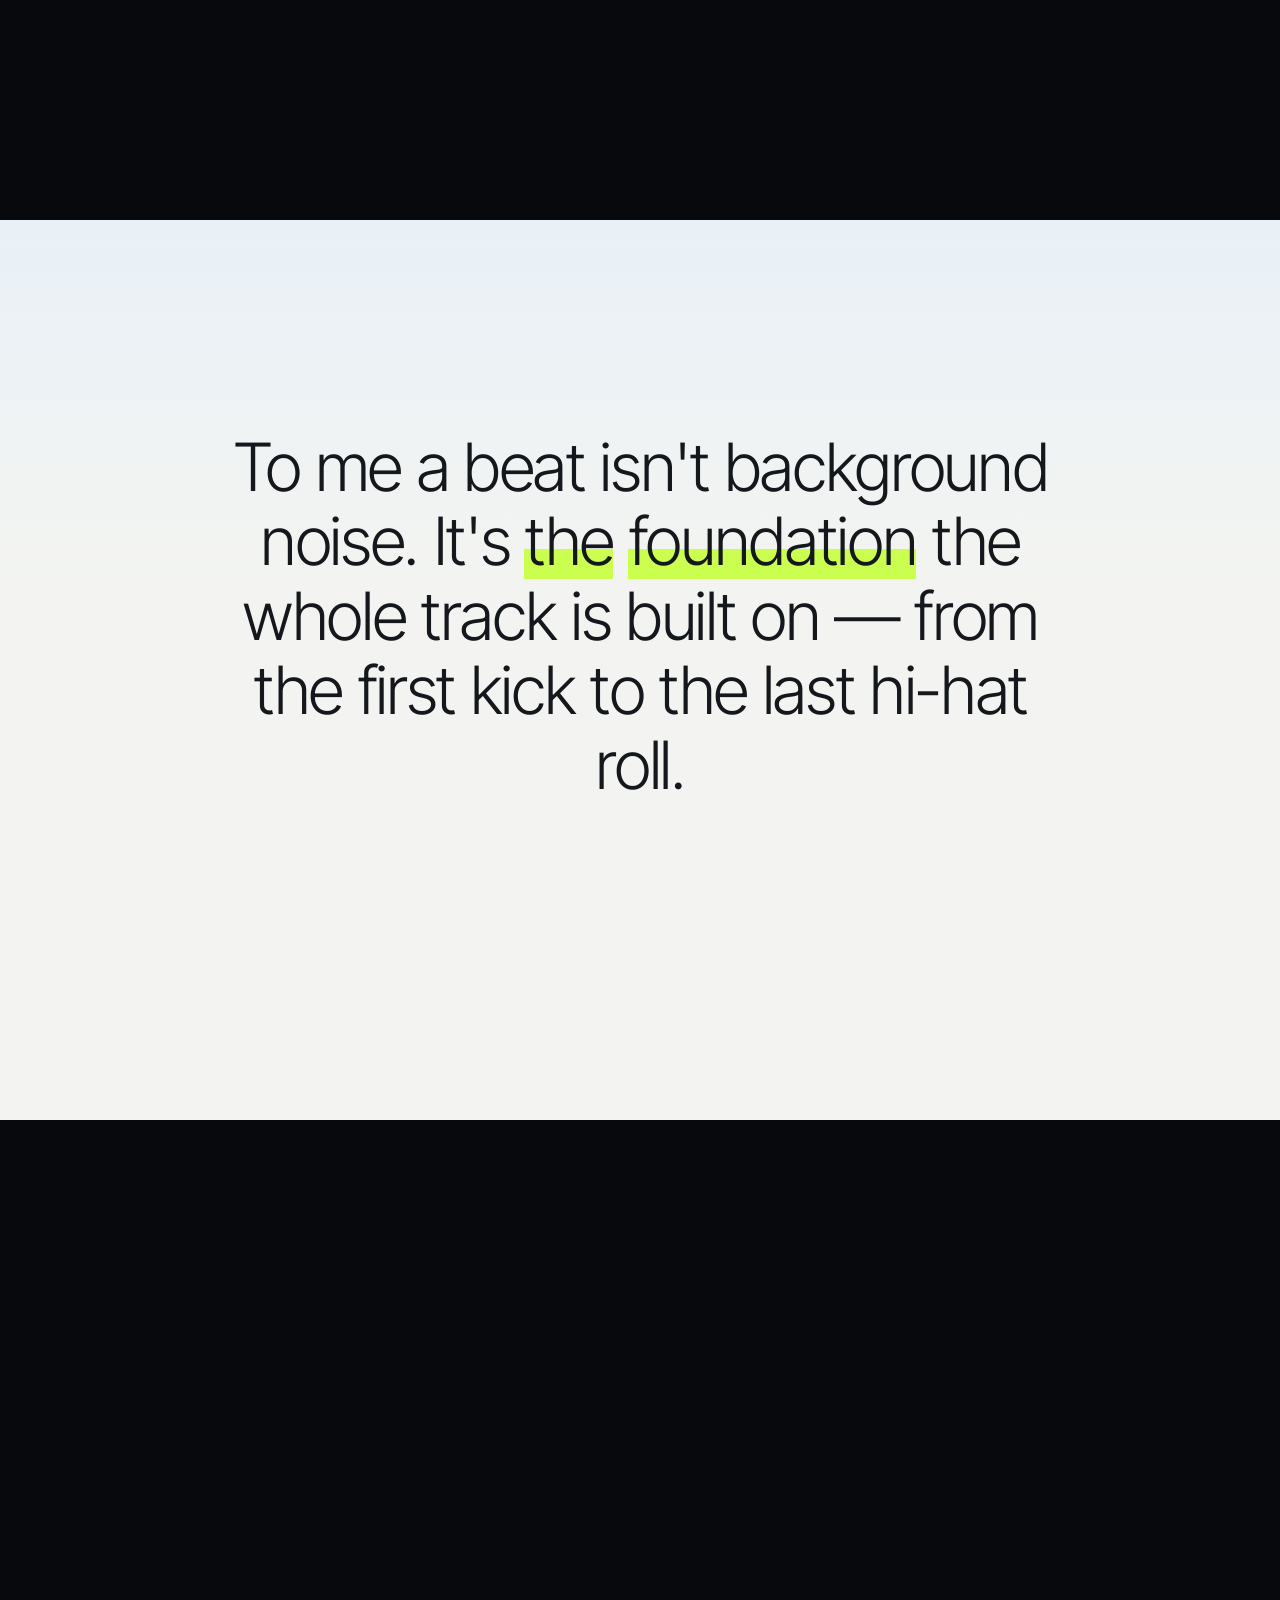
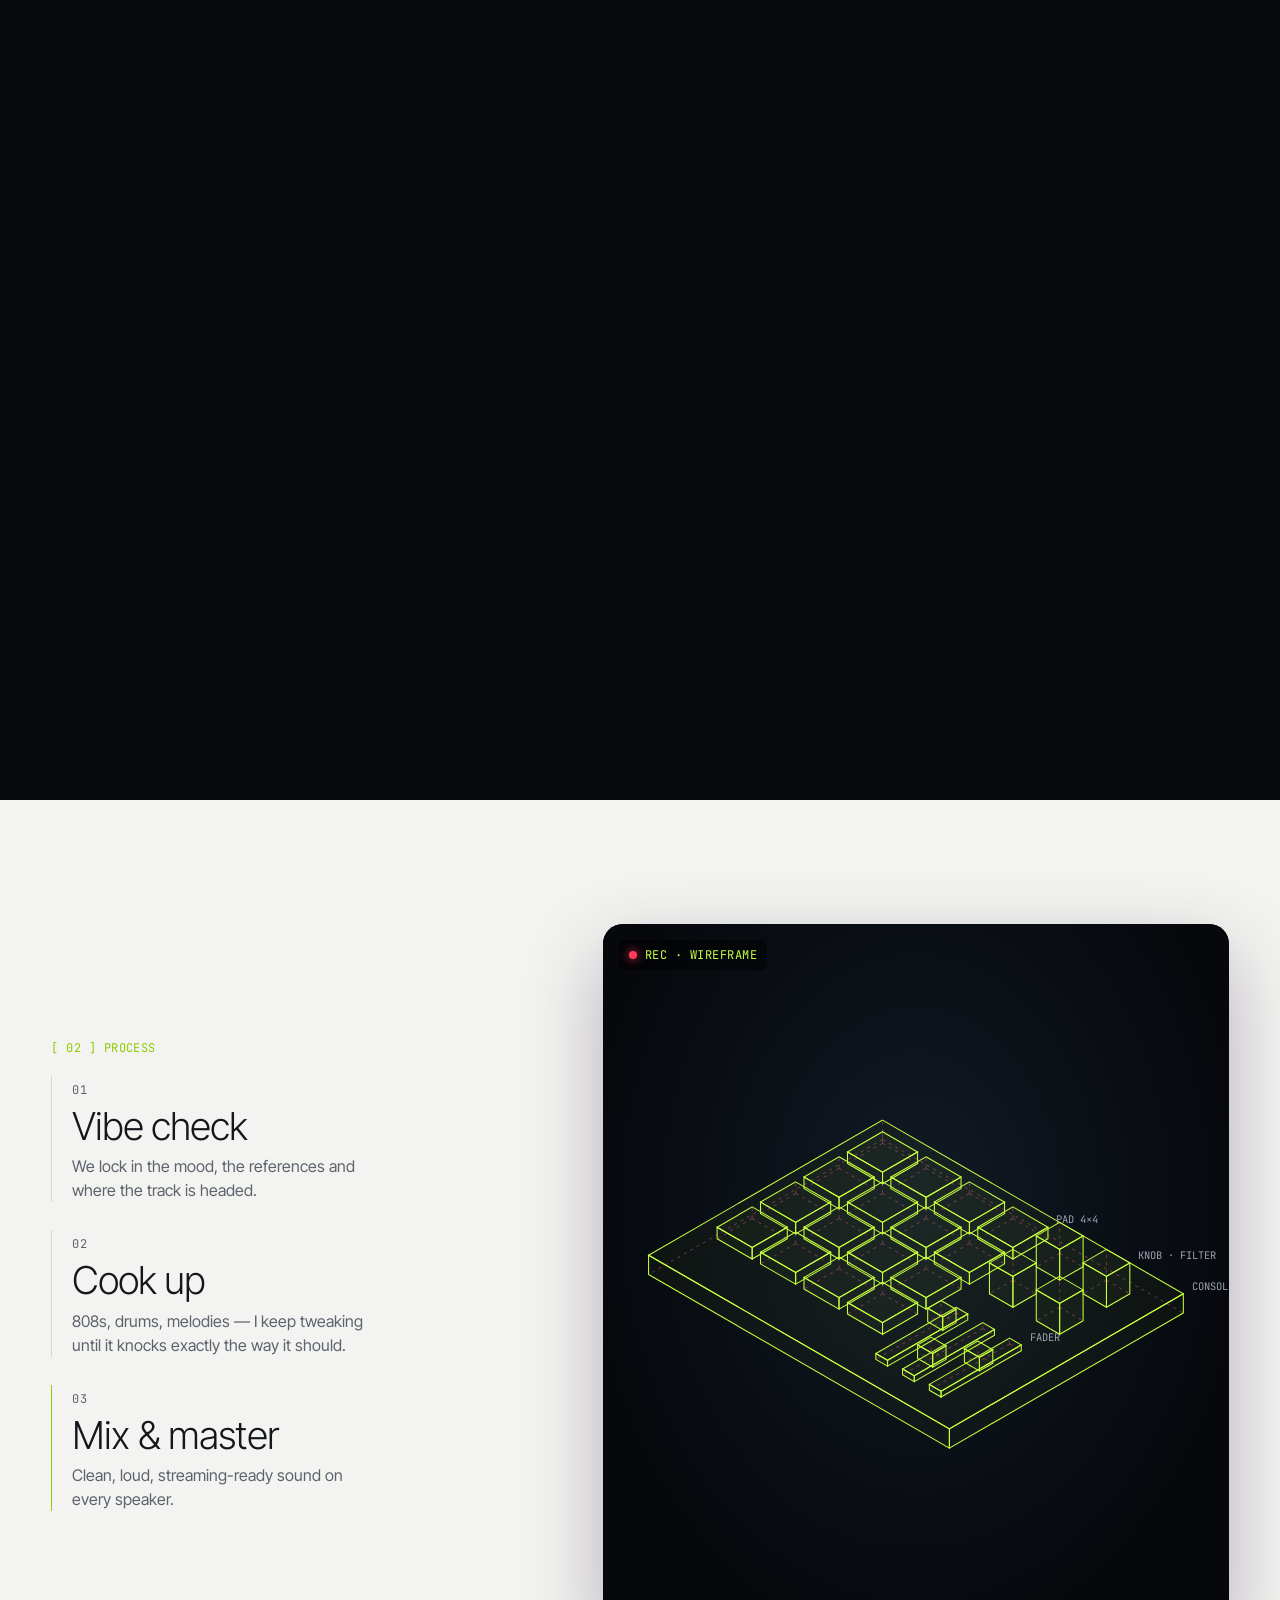
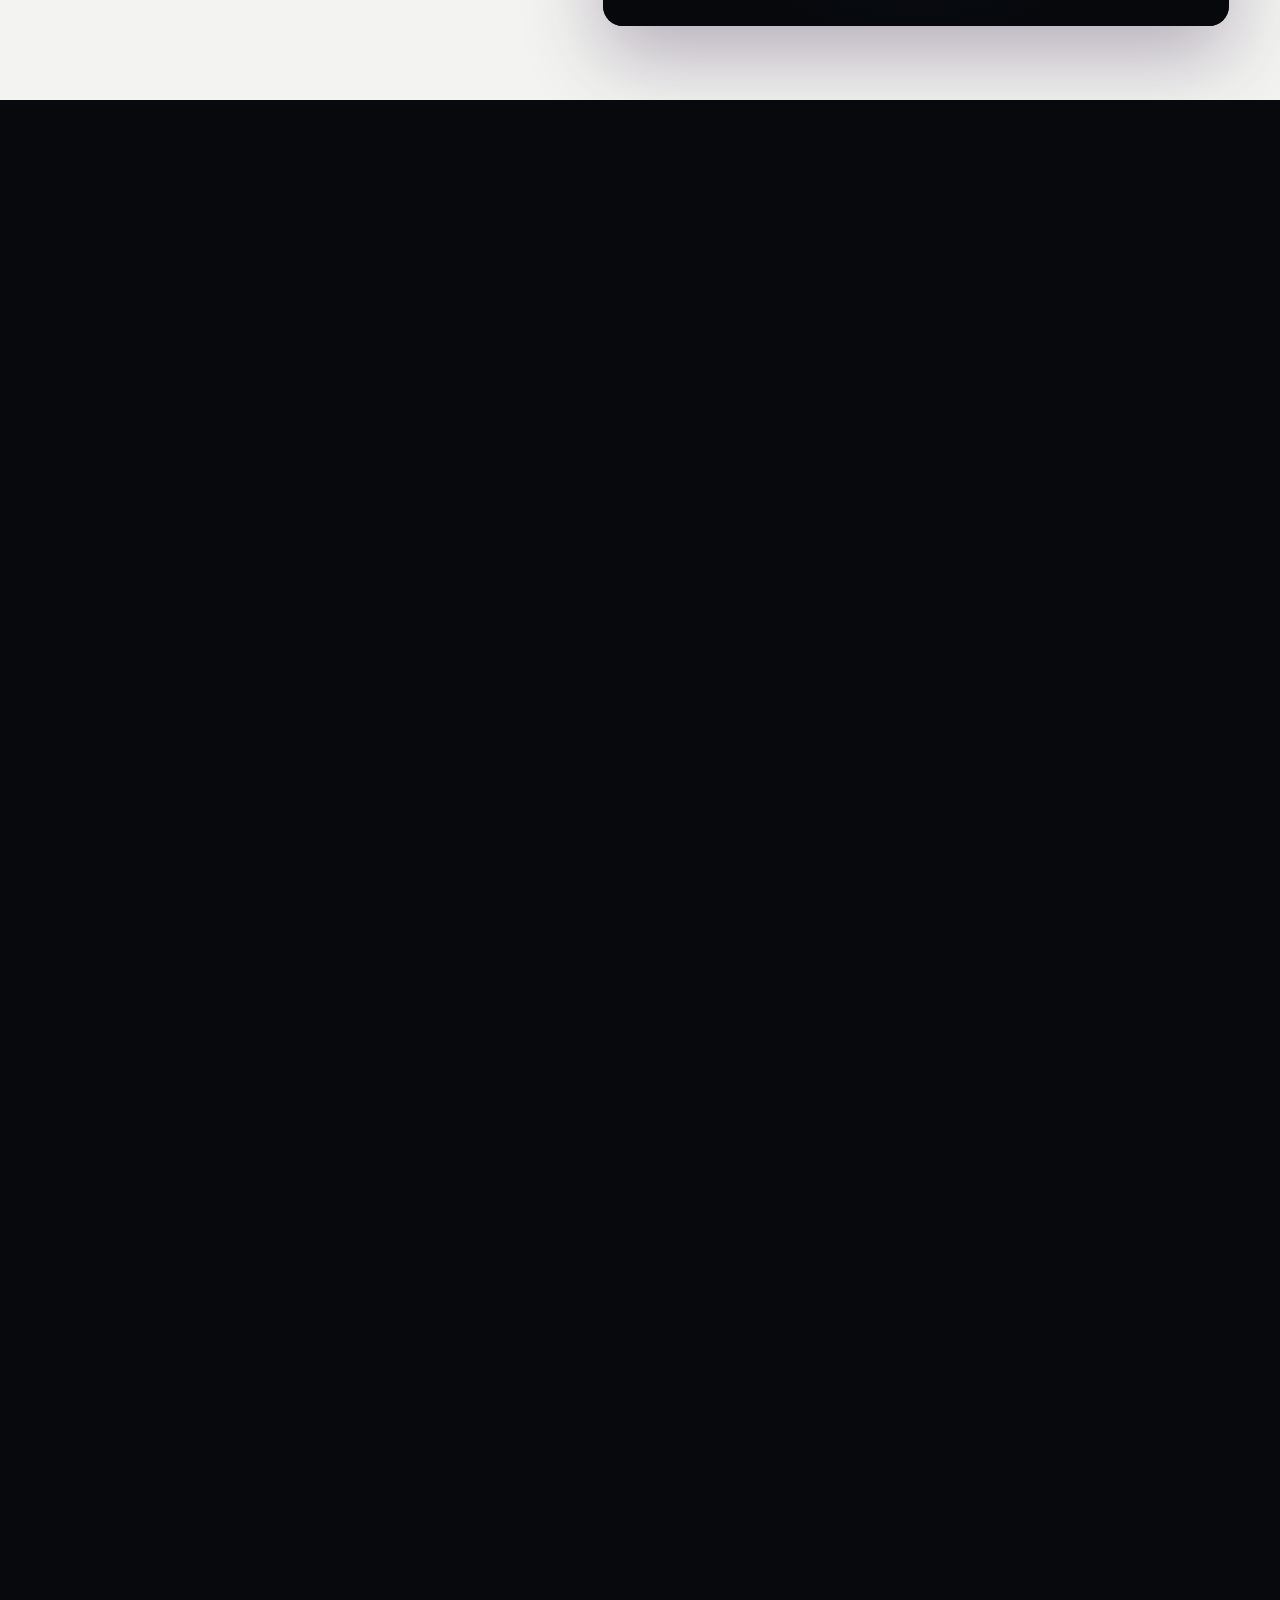
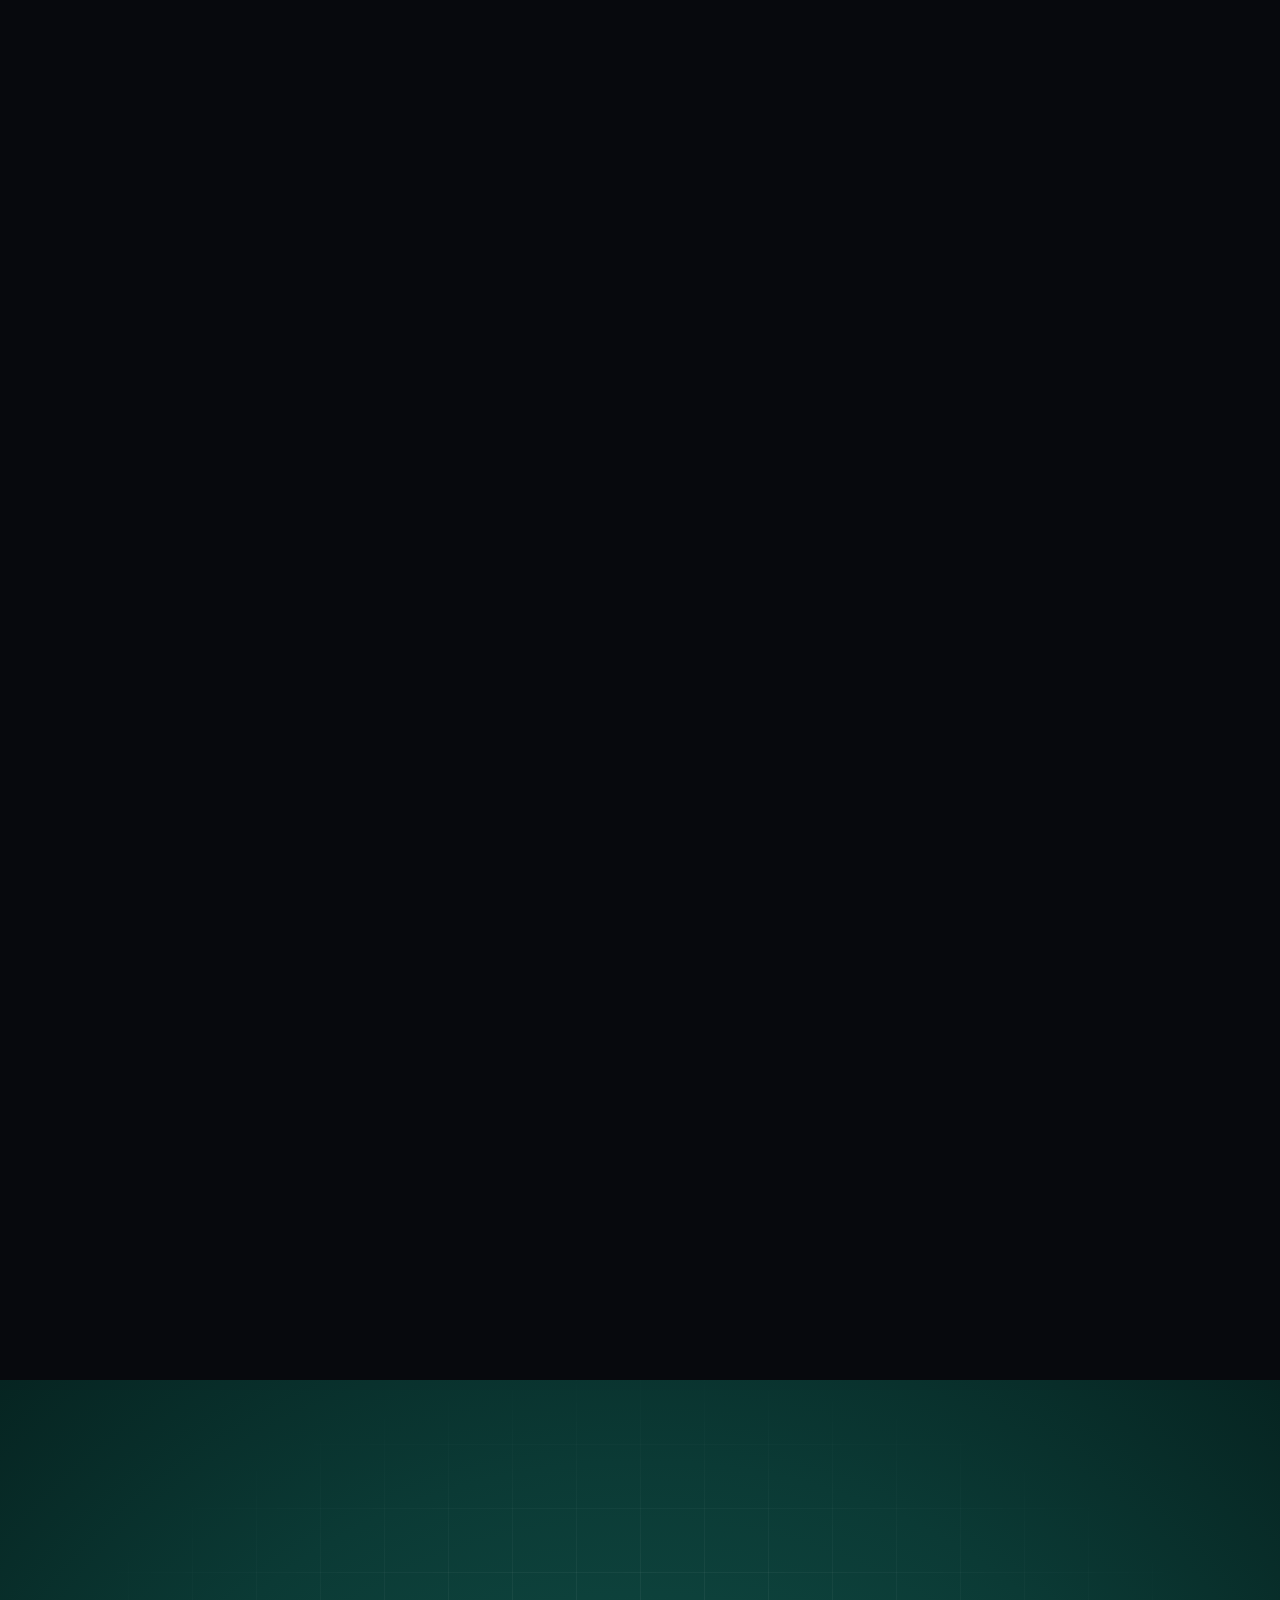
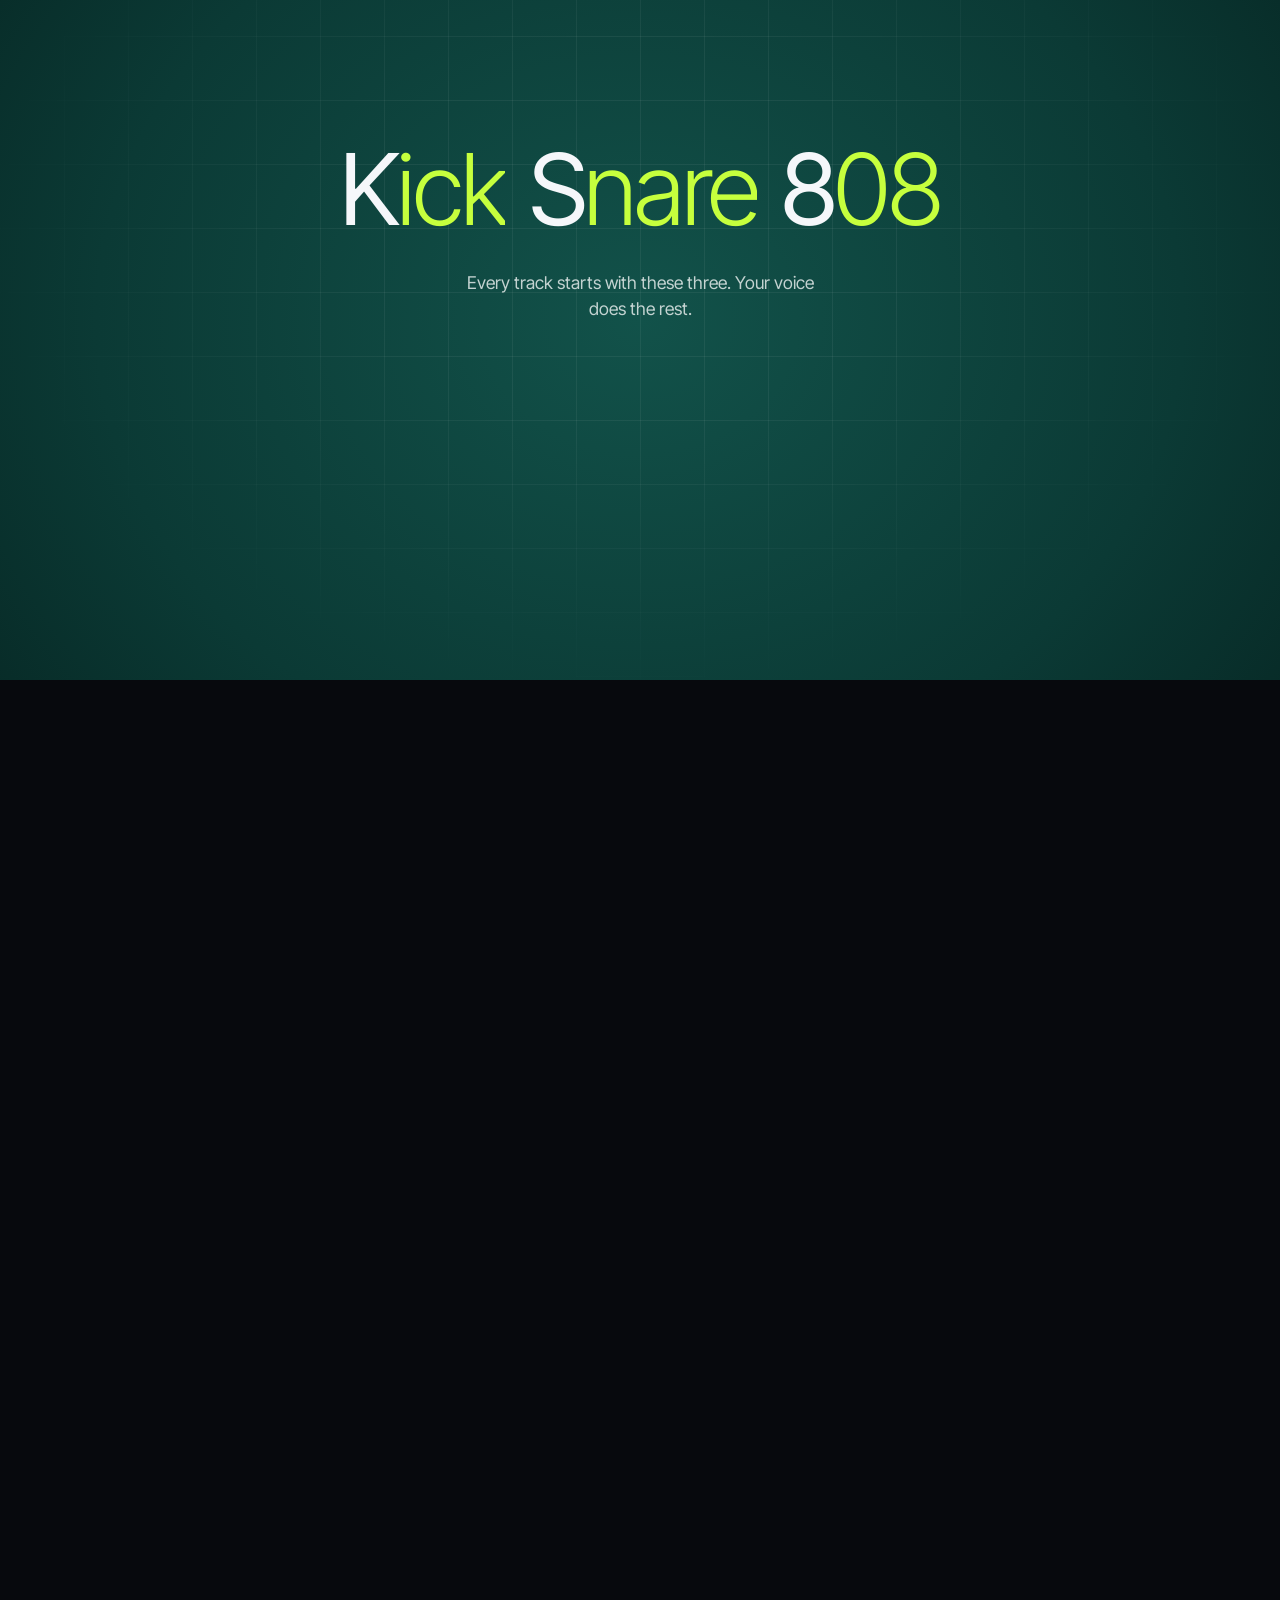
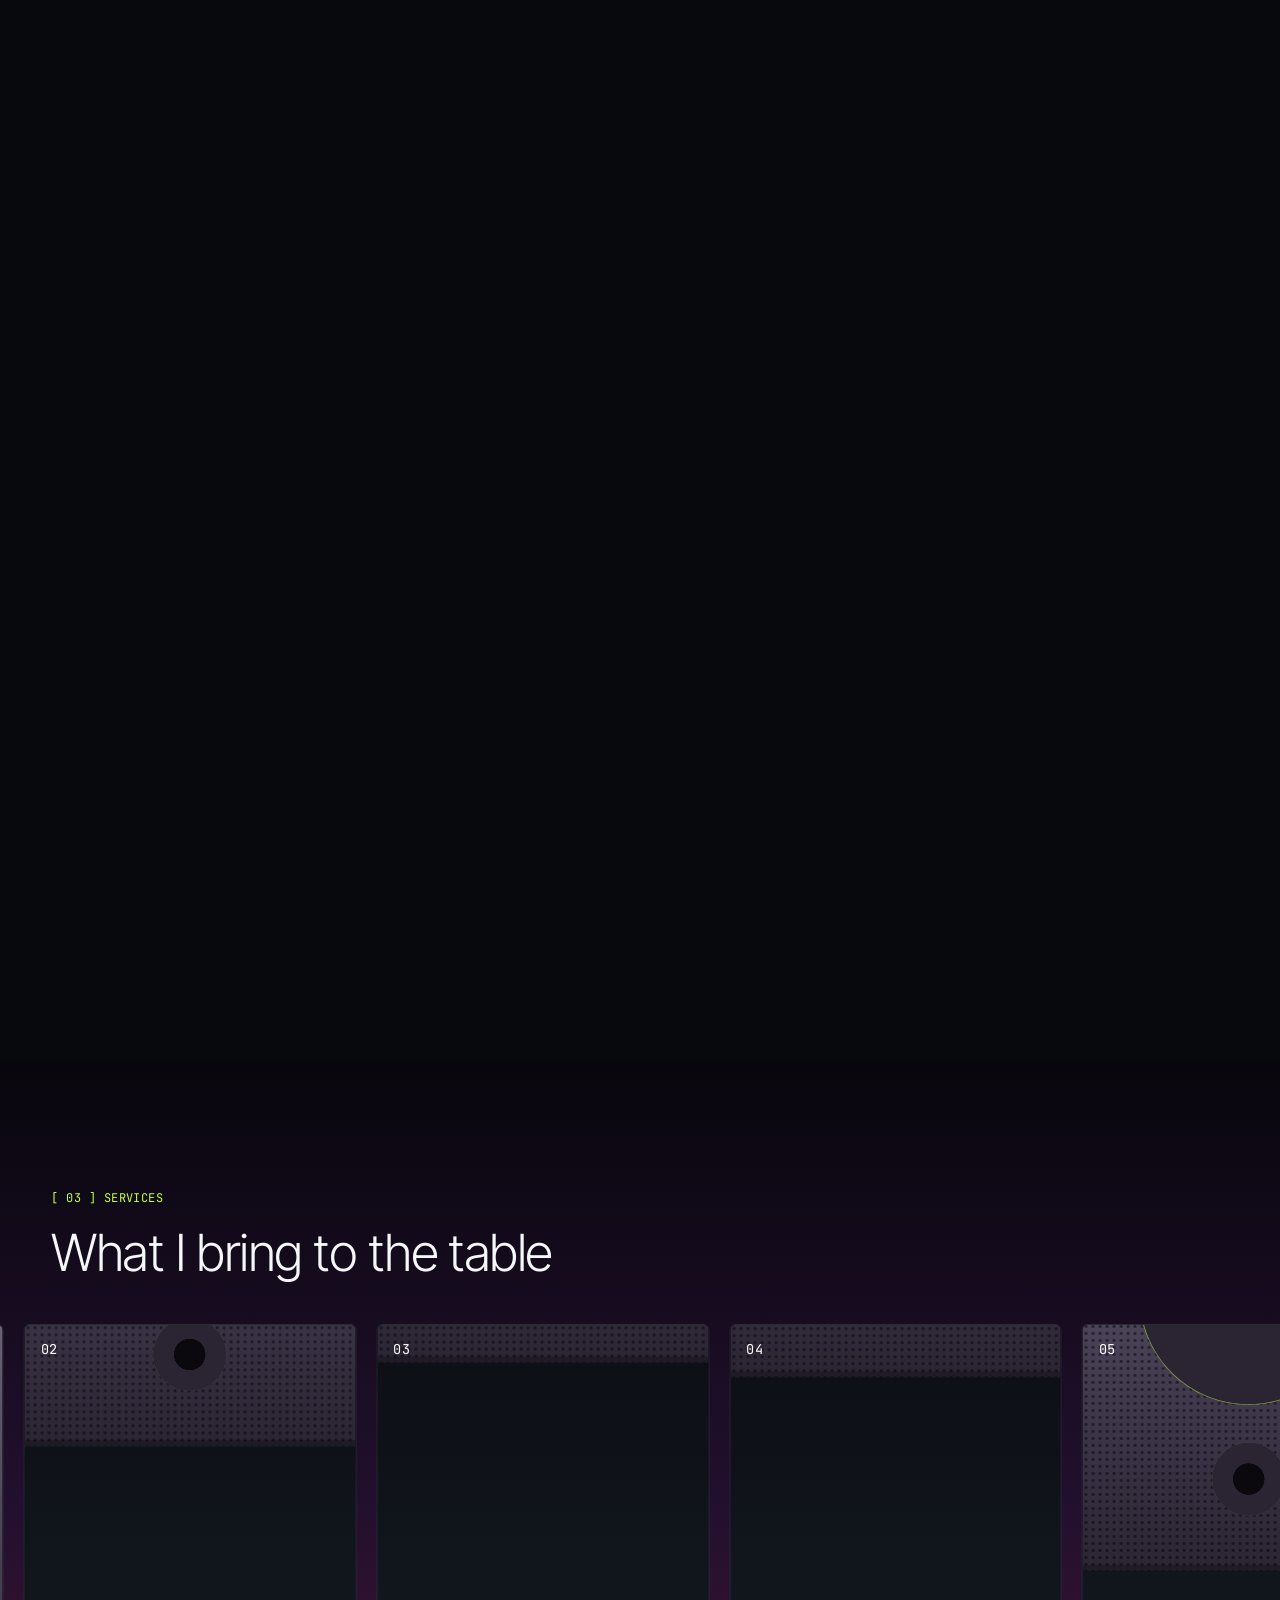
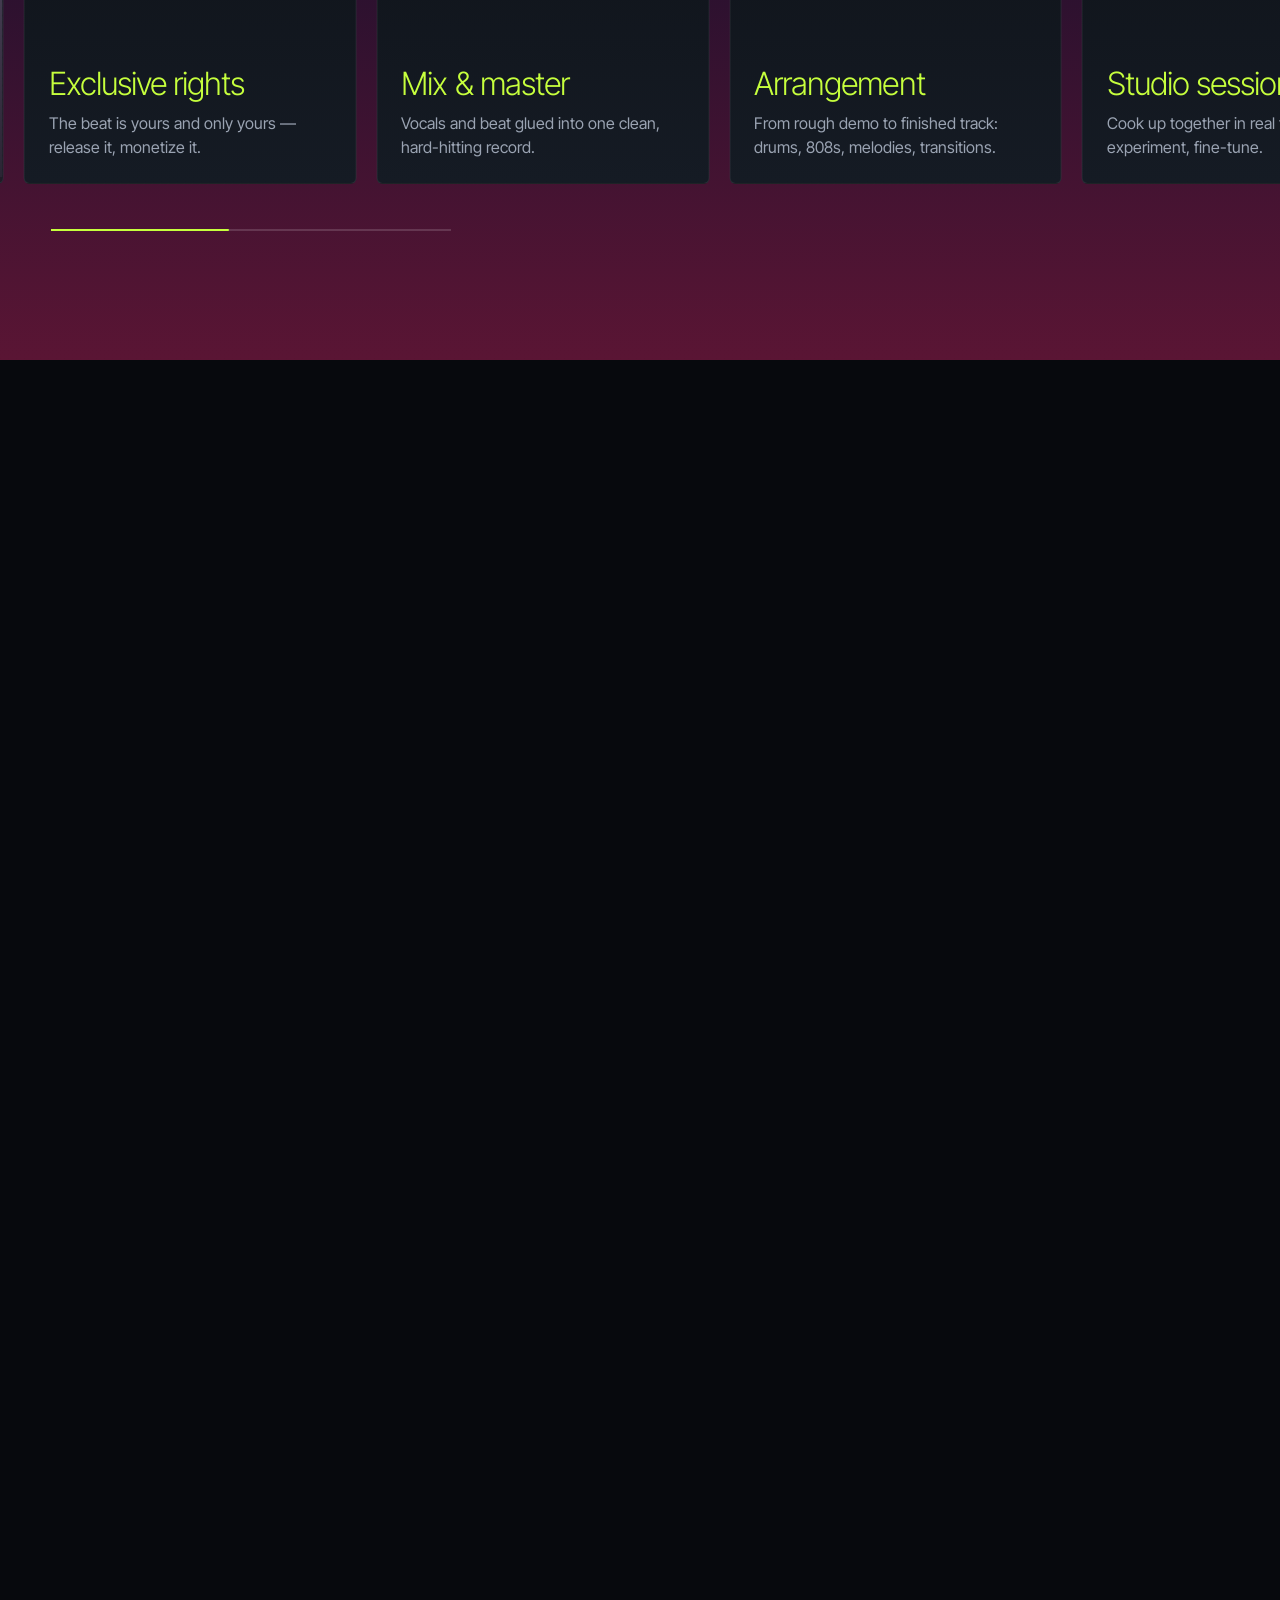
==== commit e53571de: "Angol szöveg, valódi snippetek és zenére reagáló animációk - Minden szöveg angolul, modern megfogalm" ====
--- a/index.html
+++ b/index.html
@@ -1,10 +1,10 @@
 <!doctype html>
-<html lang="hu">
+<html lang="en">
 <head>
   <meta charset="utf-8">
   <meta name="viewport" content="width=device-width, initial-scale=1">
-  <title>kikkolino – hip-hop &amp; trap producer</title>
-  <meta name="description" content="kikkolino – hip-hop és trap zenei producer. Egyedi beatek, mix &amp; master, stúdió session és booking.">
+  <title>kikkolino — hip-hop &amp; trap producer</title>
+  <meta name="description" content="kikkolino — hip-hop and trap producer. Custom beats, mix &amp; master, studio sessions and bookings.">
   <link rel="preconnect" href="https://fonts.googleapis.com">
   <link rel="preconnect" href="https://fonts.gstatic.com" crossorigin>
   <link href="https://fonts.googleapis.com/css2?family=Inter+Tight:wght@200;300;400;500;600&family=JetBrains+Mono:wght@400;500&display=swap" rel="stylesheet">
@@ -13,19 +13,19 @@
 <body>
   <header class="nav" id="nav">
     <a class="nav__logo" href="#top"><span class="nav__mark" aria-hidden="true"></span>kikkolino</a>
-    <nav class="nav__links" id="navLinks" aria-label="Fő navigáció">
-      <a href="#rolam">Rólam</a>
-      <a href="#folyamat">Folyamat</a>
-      <a href="#szolgaltatasok">Szolgáltatások</a>
-      <a href="#zene">Zene</a>
+    <nav class="nav__links" id="navLinks" aria-label="Main navigation">
+      <a href="#about">About</a>
+      <a href="#process">Process</a>
+      <a href="#services">Services</a>
+      <a href="#snippets">Snippets</a>
     </nav>
-    <button class="nav__play js-play" aria-label="Beat indítása" aria-pressed="false"><span class="eq" aria-hidden="true"><i></i><i></i><i></i></span></button>
-    <a href="#booking" class="nav__cta">Booking</a>
-    <button class="nav__menu" id="menuToggle" aria-label="Menü" aria-expanded="false"><span></span><span></span></button>
+    <button class="nav__play js-play" aria-label="Play snippet" aria-pressed="false"><span class="eq" aria-hidden="true"><i></i><i></i><i></i></span></button>
+    <a href="#booking" class="nav__cta">Book now</a>
+    <button class="nav__menu" id="menuToggle" aria-label="Menu" aria-expanded="false"><span></span><span></span></button>
   </header>
 
   <main>
-    <!-- 1. Hero: éjszakai város → hullámzó drótváz -->
+    <!-- 1. Hero: éjszakai város → spektrum-táj -->
     <section class="scene hero" id="top" data-scene="hero" data-nav="dark">
       <div class="stage">
         <div class="hero__photo" aria-hidden="true">
@@ -39,44 +39,44 @@
         <div class="hero__titles">
           <h1 class="title title--name split" data-split="char" id="t1">kikkolino</h1>
           <p class="title split" data-split="char" id="t2">Hip-hop &amp; trap producer.</p>
-          <p class="title split" data-split="char" id="t3">Beatek, amik ütnek.</p>
+          <p class="title split" data-split="char" id="t3">Beats that hit different.</p>
         </div>
         <div class="hero__bottom" id="heroScroll">
-          <button class="pill js-play" aria-pressed="false"><span class="eq" aria-hidden="true"><i></i><i></i><i></i></span><span class="js-play-label">Beat indítása</span></button>
-          <div class="hero__scroll"><span></span>Görgess</div>
+          <button class="pill js-play" aria-pressed="false"><span class="eq" aria-hidden="true"><i></i><i></i><i></i></span><span class="js-play-label">Play snippet</span></button>
+          <div class="hero__scroll"><span></span>Scroll</div>
         </div>
       </div>
     </section>
 
     <!-- 2. Szekvenszer-rács → fehér panel -->
-    <section class="scene manifesto" id="rolam" data-scene="manifesto" data-nav="dark">
+    <section class="scene manifesto" id="about" data-scene="manifesto" data-nav="dark">
       <div class="stage">
         <canvas class="grid-canvas" id="gridCanvas" aria-hidden="true"></canvas>
-        <p class="manifesto__kicker" id="kicker"><span class="mono">[ 01 ] Rólam</span> Minden a 808-cal kezdődik</p>
+        <p class="manifesto__kicker" id="kicker"><span class="mono">[ 01 ] About</span> It all starts with the 808</p>
         <div class="manifesto__panel" id="panel">
           <p class="manifesto__text split" data-split="word" id="manifestoText">
-            Nálam a beat nem háttérzaj, hanem <mark>az alap</mark>, amire egy egész szám épül – az első kicktől az utolsó hi-hat rollig.
+            To me a beat isn't background noise. It's <mark>the foundation</mark> the whole track is built on — from the first kick to the last hi-hat roll.
           </p>
         </div>
       </div>
     </section>
 
-    <!-- 3. Folyamat: stúdió pult, render → drótváz -->
-    <section class="scene process" id="folyamat" data-scene="process" data-nav="light">
+    <!-- 3. Folyamat: stúdiópult, render → drótváz -->
+    <section class="scene process" id="process" data-scene="process" data-nav="light">
       <div class="stage">
         <div class="process__steps">
-          <p class="eyebrow mono">[ 02 ] Folyamat</p>
+          <p class="eyebrow mono">[ 02 ] Process</p>
           <ol>
-            <li class="step"><span class="mono">01</span><h3>Ötlet &amp; referencia</h3><p>Átbeszéljük a hangulatot, a referenciákat és azt, hogy hova szól a szám.</p></li>
-            <li class="step"><span class="mono">02</span><h3>Beat &amp; hangszerelés</h3><p>808, dobok, dallam – addig csiszolom, amíg pontosan úgy nem üt, ahogy kell.</p></li>
-            <li class="step"><span class="mono">03</span><h3>Mix &amp; master</h3><p>Tiszta, hangos, streamingre kész hangzás, minden hangszórón.</p></li>
+            <li class="step"><span class="mono">01</span><h3>Vibe check</h3><p>We lock in the mood, the references and where the track is headed.</p></li>
+            <li class="step"><span class="mono">02</span><h3>Cook up</h3><p>808s, drums, melodies — I keep tweaking until it knocks exactly the way it should.</p></li>
+            <li class="step"><span class="mono">03</span><h3>Mix &amp; master</h3><p>Clean, loud, streaming-ready sound on every speaker.</p></li>
           </ol>
         </div>
         <div class="process__visual" id="processVisual" aria-hidden="true">
           <svg class="layer layer--photo" id="isoPhoto" viewBox="0 0 600 640"></svg>
           <svg class="layer layer--wire" id="isoWire" viewBox="0 0 600 640"></svg>
           <div class="process__scan"></div>
-          <span class="process__tag mono" id="processTag">STÚDIÓ</span>
+          <span class="process__tag mono"><i class="rec" aria-hidden="true"></i><span id="processTag">STUDIO</span></span>
         </div>
       </div>
     </section>
@@ -90,36 +90,50 @@
           <span class="acro__word"><b>S</b><i>nare</i></span>
           <span class="acro__word"><b>8</b><i>08</i></span>
         </h2>
-        <p class="acro__sub" id="acroSub">Ebből a háromból épül fel minden szám. A többit a te hangod teszi hozzá.</p>
+        <p class="acro__sub" id="acroSub">Every track starts with these three. Your voice does the rest.</p>
       </div>
     </section>
 
-    <!-- 5. Szolgáltatások vízszintesen -->
-    <section class="scene bays" id="szolgaltatasok" data-scene="bays" data-nav="dark">
-      <div class="stage">
+    <!-- 5. Szolgáltatások vízszintesen, hangfal-ajtókkal -->
+    <section class="scene bays" id="services" data-scene="bays" data-nav="dark">
+      <div class="stage" id="baysStage">
         <div class="bays__head">
-          <p class="eyebrow mono">[ 03 ] Szolgáltatások</p>
-          <h2>Amiben számíthatsz rám</h2>
+          <p class="eyebrow mono">[ 03 ] Services</p>
+          <h2>What I bring to the table</h2>
         </div>
         <div class="bays__track" id="baysTrack">
-          <article class="bay"><span class="bay__num mono">01</span><div class="bay__inner"><h3>Egyedi beat</h3><p>A nulláról, a te hangodra és stílusodra szabva.</p></div><div class="bay__door"></div></article>
-          <article class="bay"><span class="bay__num mono">02</span><div class="bay__inner"><h3>Exkluzív jogok</h3><p>A beat csak a tiéd – kiadhatod, monetizálhatod.</p></div><div class="bay__door"></div></article>
-          <article class="bay"><span class="bay__num mono">03</span><div class="bay__inner"><h3>Mix &amp; master</h3><p>Ének és beat egy tiszta, ütős egésszé csiszolva.</p></div><div class="bay__door"></div></article>
-          <article class="bay"><span class="bay__num mono">04</span><div class="bay__inner"><h3>Hangszerelés</h3><p>Demóból kész szám: dobok, 808, dallamok, átvezetések.</p></div><div class="bay__door"></div></article>
-          <article class="bay"><span class="bay__num mono">05</span><div class="bay__inner"><h3>Stúdió session</h3><p>Közös munka élőben – felvétel, ötletelés, finomhangolás.</p></div><div class="bay__door"></div></article>
-          <article class="bay"><span class="bay__num mono">06</span><div class="bay__inner"><h3>Booking</h3><p>Producer szett, fellépés, workshop – írj a részletekkel.</p></div><div class="bay__door"></div></article>
+          <article class="bay"><span class="bay__num mono">01</span><div class="bay__inner"><h3>Custom beats</h3><p>Built from scratch around your voice and your style.</p></div><div class="bay__door"><span class="cone cone--big"></span><span class="cone cone--small"></span></div></article>
+          <article class="bay"><span class="bay__num mono">02</span><div class="bay__inner"><h3>Exclusive rights</h3><p>The beat is yours and only yours — release it, monetize it.</p></div><div class="bay__door"><span class="cone cone--big"></span><span class="cone cone--small"></span></div></article>
+          <article class="bay"><span class="bay__num mono">03</span><div class="bay__inner"><h3>Mix &amp; master</h3><p>Vocals and beat glued into one clean, hard-hitting record.</p></div><div class="bay__door"><span class="cone cone--big"></span><span class="cone cone--small"></span></div></article>
+          <article class="bay"><span class="bay__num mono">04</span><div class="bay__inner"><h3>Arrangement</h3><p>From rough demo to finished track: drums, 808s, melodies, transitions.</p></div><div class="bay__door"><span class="cone cone--big"></span><span class="cone cone--small"></span></div></article>
+          <article class="bay"><span class="bay__num mono">05</span><div class="bay__inner"><h3>Studio sessions</h3><p>Cook up together in real time — record, experiment, fine-tune.</p></div><div class="bay__door"><span class="cone cone--big"></span><span class="cone cone--small"></span></div></article>
+          <article class="bay"><span class="bay__num mono">06</span><div class="bay__inner"><h3>Bookings</h3><p>Producer sets, live shows, workshops — hit me up with the details.</p></div><div class="bay__door"><span class="cone cone--big"></span><span class="cone cone--small"></span></div></article>
         </div>
         <div class="bays__progress" aria-hidden="true"><span id="baysBar"></span></div>
       </div>
     </section>
 
-    <!-- 6. Bakelit + spektrum -->
-    <section class="scene vinyl" id="zene" data-scene="vinyl" data-nav="dark">
+    <!-- 6. Snippetek: lejátszók + forgó bakelit -->
+    <section class="scene vinyl" id="snippets" data-scene="vinyl" data-nav="dark">
       <div class="stage">
         <canvas class="vinyl__canvas" id="vinylCanvas" aria-hidden="true"></canvas>
         <div class="vinyl__head" id="vinylHead">
-          <p class="eyebrow mono">[ 04 ] Zene</p>
-          <h2>Hallgass bele</h2>
+          <p class="eyebrow mono">[ 04 ] Snippets</p>
+          <h2>Fresh out the studio</h2>
+        </div>
+        <div class="tracks" id="tracks">
+          <article class="track" data-track="0">
+            <button class="track__play" aria-label="Play untitled.01"><span class="ico" aria-hidden="true"></span></button>
+            <div class="track__meta"><h3>untitled.01</h3><p class="mono">Unreleased · snippet</p></div>
+            <span class="track__time mono">0:00 / 0:30</span>
+            <canvas class="track__wave" aria-label="Seek untitled.01"></canvas>
+          </article>
+          <article class="track" data-track="1">
+            <button class="track__play" aria-label="Play opiumshi3"><span class="ico" aria-hidden="true"></span></button>
+            <div class="track__meta"><h3>opiumshi3</h3><p class="mono">Unreleased · snippet</p></div>
+            <span class="track__time mono">0:00 / 0:30</span>
+            <canvas class="track__wave" aria-label="Seek opiumshi3"></canvas>
+          </article>
         </div>
         <div class="vinyl__links" id="vinylLinks">
           <a href="#" class="platform"><span class="mono">01</span>Spotify<i>↗</i></a>
@@ -135,7 +149,7 @@
       <div class="stage">
         <div class="quote__fog" aria-hidden="true"></div>
         <figure class="quote__body">
-          <blockquote class="split" data-split="word" id="quoteText">„Nem csak beatet készítek. Hangulatot, amibe bele lehet lépni – és amiből egy igazi szám lesz.”</blockquote>
+          <blockquote class="split" data-split="word" id="quoteText">“I don't just make beats. I make a mood you can step into — and turn it into a real record.”</blockquote>
           <figcaption id="quoteBy">kikkolino <span>· producer</span></figcaption>
         </figure>
       </div>
@@ -146,39 +160,40 @@
       <div class="contact__inner">
         <div>
           <p class="eyebrow mono">[ 05 ] Booking</p>
-          <h2>Dolgozzunk együtt.</h2>
-          <p class="contact__lead">Egyedi beat, mix &amp; master, stúdió session vagy fellépés – írj, és hamar válaszolok.</p>
+          <h2>Let's cook something up.</h2>
+          <p class="contact__lead">Custom beats, mix &amp; master, studio sessions or shows — drop me a line and I'll get back to you fast.</p>
           <ul class="contact__info mono">
             <li><a href="mailto:booking@kikkolino.hu" id="bookingMail">booking@kikkolino.hu</a></li>
             <li><a href="#">Instagram · @kikkolino</a></li>
           </ul>
         </div>
         <form class="form" id="contactForm" novalidate>
-          <label>Név / előadónév<input type="text" name="name" required placeholder="pl. MC Valaki"></label>
-          <label>E-mail<input type="email" name="email" required placeholder="te@pelda.hu"></label>
-          <label>Miben segíthetek?
+          <label>Name / artist name<input type="text" name="name" required placeholder="e.g. Lil Someone"></label>
+          <label>Email<input type="email" name="email" required placeholder="you@example.com"></label>
+          <label>What do you need?
             <select name="type" required>
-              <option value="">Válassz…</option>
-              <option>Egyedi beat</option>
-              <option>Exkluzív jogok</option>
+              <option value="">Choose…</option>
+              <option>Custom beat</option>
+              <option>Exclusive rights</option>
               <option>Mix &amp; master</option>
-              <option>Stúdió session</option>
-              <option>Booking / fellépés</option>
-              <option>Egyéb</option>
+              <option>Studio session</option>
+              <option>Booking / show</option>
+              <option>Something else</option>
             </select>
           </label>
-          <label>Üzenet<textarea name="message" rows="4" required placeholder="Mesélj a projektről: stílus, referencia, határidő…"></textarea></label>
-          <button type="submit" class="btn">Üzenet küldése</button>
+          <label>Message<textarea name="message" rows="4" required placeholder="Tell me about the project: vibe, references, deadline…"></textarea></label>
+          <button type="submit" class="btn">Send message</button>
           <p class="form__status" id="formStatus" role="status"></p>
         </form>
       </div>
       <footer class="footer">
         <p>© <span id="year"></span> kikkolino</p>
-        <a href="#top">Vissza a tetejére ↑</a>
+        <a href="#top">Back to top ↑</a>
       </footer>
     </section>
   </main>
 
+  <script src="audio/snippets-data.js"></script>
   <script src="script.js"></script>
 </body>
 </html>
--- a/style.css
+++ b/style.css
@@ -280,6 +280,8 @@
   box-shadow: 0 30px 80px rgba(40, 10, 60, 0.3);
   will-change: transform;
 }
+.rec { width: 8px; height: 8px; border-radius: 50%; background: #ff3b5c; box-shadow: 0 0 10px #ff3b5c; animation: rec 1.2s steps(2, jump-none) infinite; }
+@keyframes rec { 50% { opacity: 0.2; } }
 .layer { position: absolute; inset: 0; width: 100%; height: 100%; }
 .layer--wire {
   background: radial-gradient(ellipse at 50% 40%, #121a24, #06080c 75%);
@@ -296,6 +298,9 @@
   opacity: calc(var(--w, 0) * (1 - var(--w, 0)) * 4);
 }
 .process__tag {
+  display: flex;
+  align-items: center;
+  gap: 8px;
   position: absolute;
   top: 16px;
   left: 16px;
@@ -323,7 +328,7 @@
   display: flex;
   justify-content: center;
   flex-wrap: nowrap;
-  gap: calc(0.08em + var(--s, 0) * (1 - var(--e, 0)) * 0.9em);
+  gap: calc(0.24em + var(--s, 0) * (1 - var(--e, 0)) * 0.8em);
   font-size: calc(min(24vw, 30vh) * (1 - var(--e, 0)) + min(8vw, 11vh) * var(--e, 0));
   font-weight: 300;
   letter-spacing: -0.04em;
@@ -382,22 +387,39 @@
   inset: 0;
   z-index: 2;
   background:
-    radial-gradient(circle at 50% 42%, #0b090e 0 9%, #2a2433 10% 24%, rgba(198, 255, 61, 0.7) 24.5% 25.5%, #17131d 26% 33%, transparent 33.5%),
-    radial-gradient(circle at 50% 80%, #0b090e 0 4%, #2a2433 4.5% 9%, rgba(255, 77, 141, 0.7) 9.3% 10%, transparent 10.5%),
     radial-gradient(circle, rgba(0, 0, 0, 0.5) 1.2px, transparent 1.7px) 0 0 / 7px 7px,
     linear-gradient(180deg, #6a6178, #453d52 55%, #2a2433);
   box-shadow: inset 0 -6px 0 rgba(0, 0, 0, 0.25);
   transform: translateY(calc(var(--open, 0) * -100%));
   transition: transform 0.15s linear;
 }
+.cone {
+  position: absolute;
+  left: 50%;
+  border-radius: 50%;
+  transform: translate(-50%, -50%) scale(calc(1 + var(--kick, 0) * 0.07));
+  box-shadow: 0 0 calc(var(--kick, 0) * 30px) rgba(198, 255, 61, 0.35);
+}
+.cone--big {
+  top: 40%;
+  width: 66%;
+  aspect-ratio: 1;
+  background: radial-gradient(circle, #0b090e 0 14%, #2a2433 15% 70%, var(--lime) 71% 73%, #17131d 74% 100%);
+}
+.cone--small {
+  top: 80%;
+  width: 22%;
+  aspect-ratio: 1;
+  background: radial-gradient(circle, #0b090e 0 30%, #2a2433 31% 82%, #ff4d8d 83% 90%, #17131d 91%);
+}
 .bays__progress { margin: 0 max(4vw, 16px); height: 2px; background: rgba(255, 255, 255, 0.15); max-width: 400px; }
 .bays__progress span { display: block; height: 100%; width: 100%; background: var(--lime); transform-origin: left; transform: scaleX(var(--p, 0)); }
 
 /* 6. Bakelit */
-.vinyl { height: 320vh; }
+.vinyl { height: 260vh; }
 .vinyl .stage { background: radial-gradient(ellipse at 50% 60%, #1a0f24, #050307 70%); }
 .vinyl__canvas { position: absolute; inset: 0; width: 100%; height: 100%; }
-.vinyl__head { position: absolute; top: 16vh; left: max(4vw, 16px); right: 16px; opacity: var(--o, 0); transform: translateY(calc((1 - var(--o, 0)) * 30px)); }
+.vinyl__head { position: absolute; top: 14vh; left: max(4vw, 16px); right: 16px; opacity: var(--o, 0); transform: translateY(calc((1 - var(--o, 0)) * 30px)); }
 .vinyl__head h2 { font-size: clamp(2.4rem, 6vw, 5.5rem); }
 .vinyl__links {
   position: absolute;
@@ -411,6 +433,53 @@
   transform: translateY(calc((1 - var(--o, 0)) * 30px));
   pointer-events: var(--pe, none);
 }
+.tracks {
+  position: absolute;
+  top: calc(14vh + clamp(7rem, 12vw, 10rem));
+  left: max(4vw, 16px);
+  width: min(520px, calc(100% - 32px));
+  display: grid;
+  gap: 12px;
+  opacity: var(--o, 0);
+  transform: translateY(calc((1 - var(--o, 0)) * 30px));
+  pointer-events: var(--pe, none);
+}
+.track {
+  display: grid;
+  grid-template-columns: 52px 1fr auto;
+  grid-template-areas: "play meta time" "wave wave wave";
+  align-items: center;
+  gap: 12px 14px;
+  padding: 14px 16px;
+  border-radius: 14px;
+  background: rgba(255, 255, 255, 0.05);
+  border: 1px solid rgba(255, 255, 255, 0.1);
+  backdrop-filter: blur(12px);
+  -webkit-backdrop-filter: blur(12px);
+  transition: border-color 0.3s, background 0.3s;
+}
+.track.is-current { border-color: rgba(198, 255, 61, 0.6); background: rgba(198, 255, 61, 0.06); }
+.track__play {
+  grid-area: play;
+  width: 52px;
+  height: 52px;
+  border-radius: 50%;
+  border: 0;
+  background: var(--lime);
+  cursor: pointer;
+  display: grid;
+  place-items: center;
+  transition: transform 0.2s;
+  transform: scale(calc(1 + var(--kick, 0) * 0.08));
+}
+.track__play:hover { transform: scale(1.06); }
+.ico { width: 0; height: 0; border-left: 14px solid var(--ink); border-top: 9px solid transparent; border-bottom: 9px solid transparent; margin-left: 4px; }
+.track.is-playing .ico { width: 14px; height: 16px; border: 0; margin: 0; background: linear-gradient(90deg, var(--ink) 0 35%, transparent 35% 65%, var(--ink) 65%); }
+.track__meta { grid-area: meta; min-width: 0; }
+.track__meta h3 { font-size: 1.35rem; font-weight: 400; letter-spacing: -0.02em; }
+.track__meta p { color: var(--muted); margin-top: 2px; font-size: 0.68rem; }
+.track__time { grid-area: time; color: var(--muted); font-size: 0.7rem; }
+.track__wave { grid-area: wave; width: 100%; height: 44px; cursor: pointer; }
 .platform {
   display: flex;
   align-items: center;
@@ -531,12 +600,16 @@
   .step.is-active { display: block; }
   .process__visual { height: auto; min-height: 46vh; }
   .contact__inner { grid-template-columns: 1fr; }
-  .vinyl__links { grid-template-columns: 1fr 1fr; gap: 8px; bottom: 4vh; }
+  .vinyl__links { grid-template-columns: 1fr 1fr; gap: 8px; bottom: 3vh; }
+  .tracks { top: calc(14vh + 6.5rem); gap: 10px; }
+  .track { padding: 12px; gap: 10px 12px; grid-template-columns: 44px 1fr auto; }
+  .track__play { width: 44px; height: 44px; }
+  .track__wave { height: 36px; }
   .platform { padding: 12px 14px; font-size: 0.95rem; }
 }
 
 @media (prefers-reduced-motion: reduce) {
   html { scroll-behavior: auto; }
-  .hero__scroll span, .quote__fog, .is-playing .eq i { animation: none; }
+  .hero__scroll span, .quote__fog, .is-playing .eq i, .rec { animation: none; }
   .split[data-split="char"] .c { filter: none; }
 }
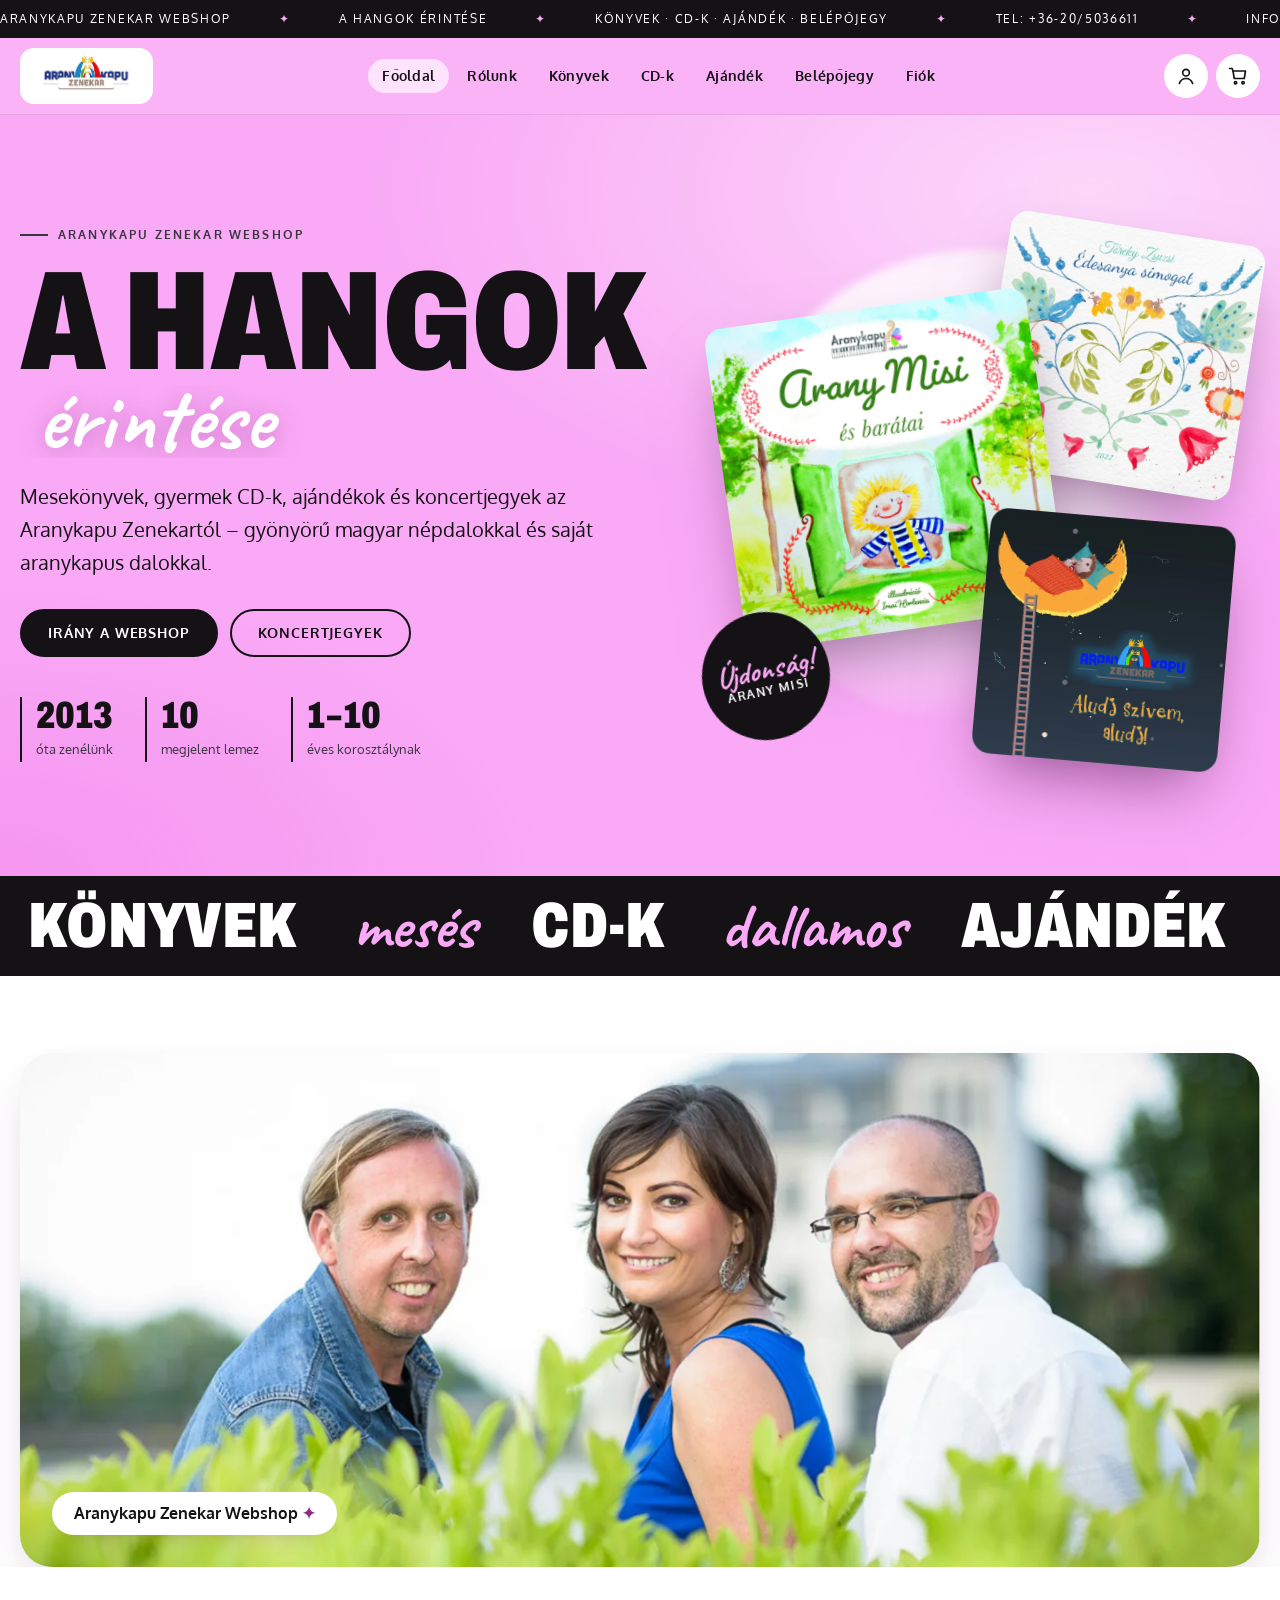
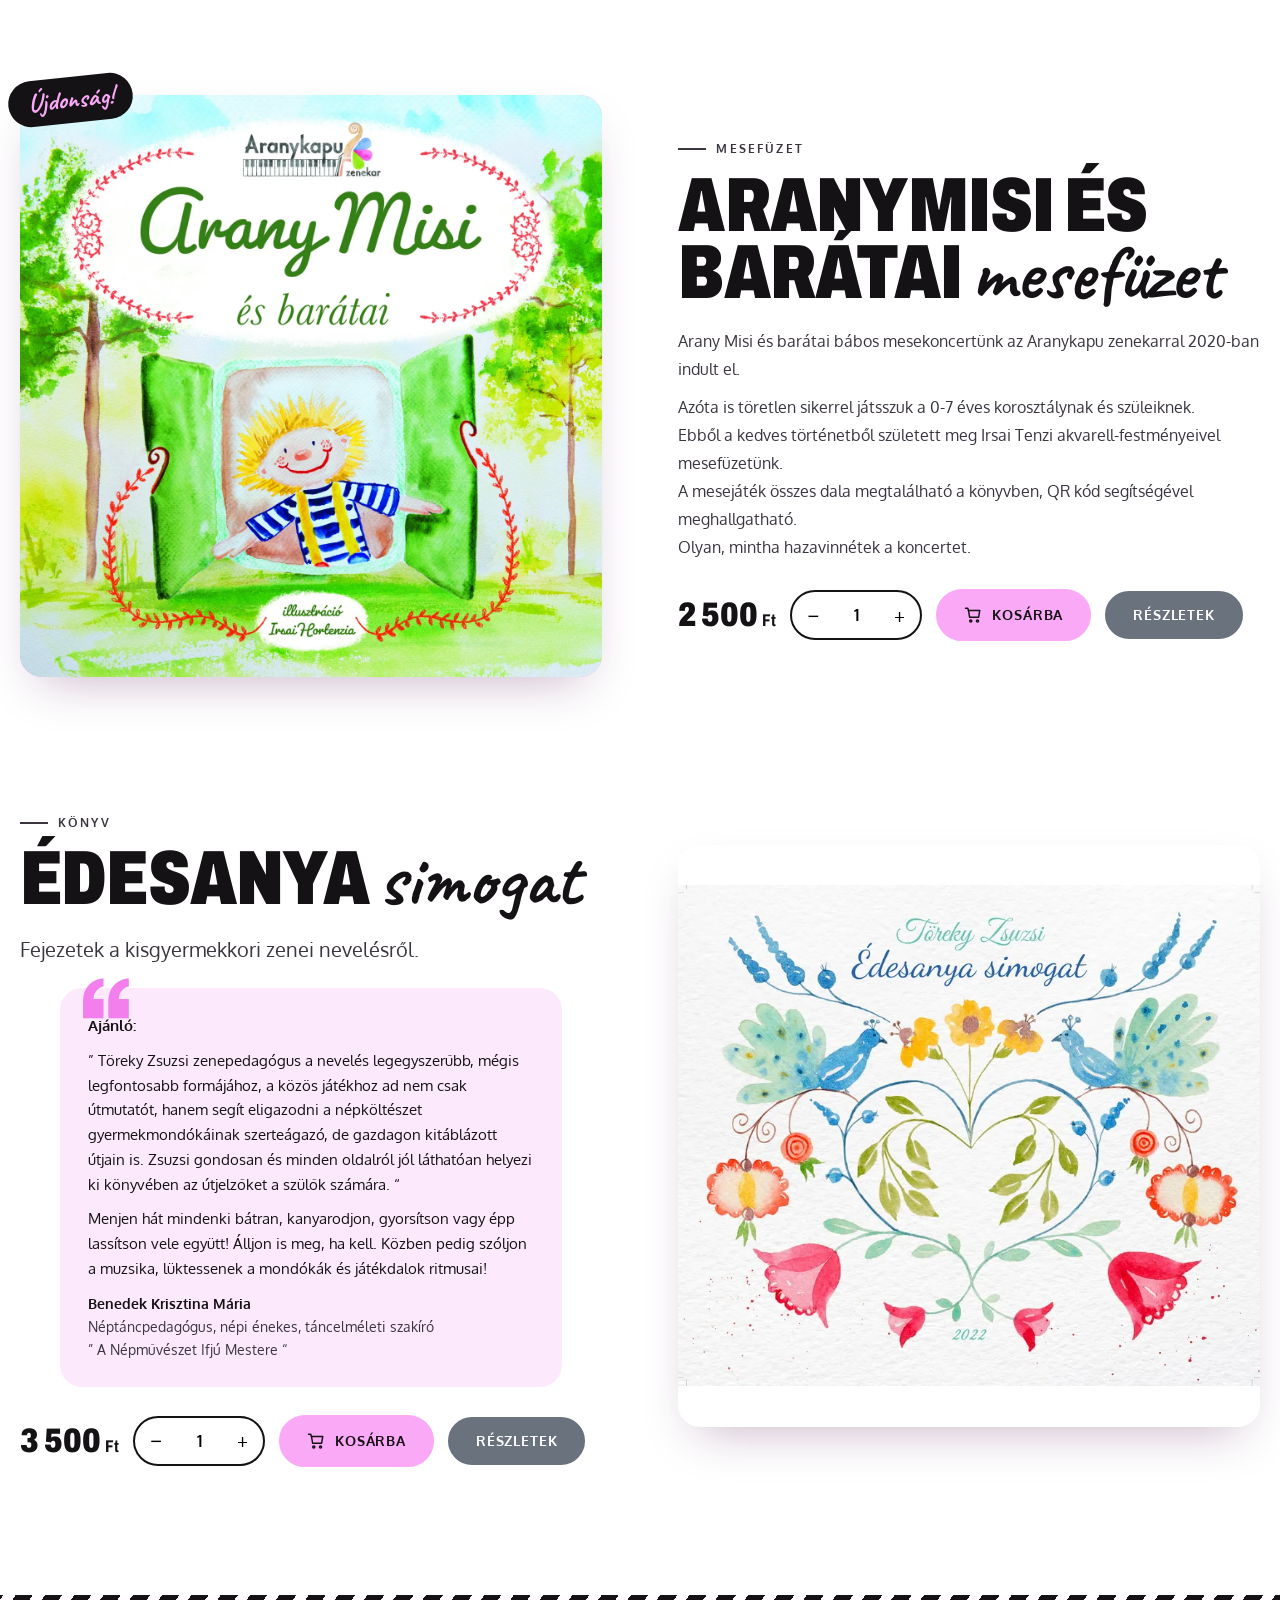
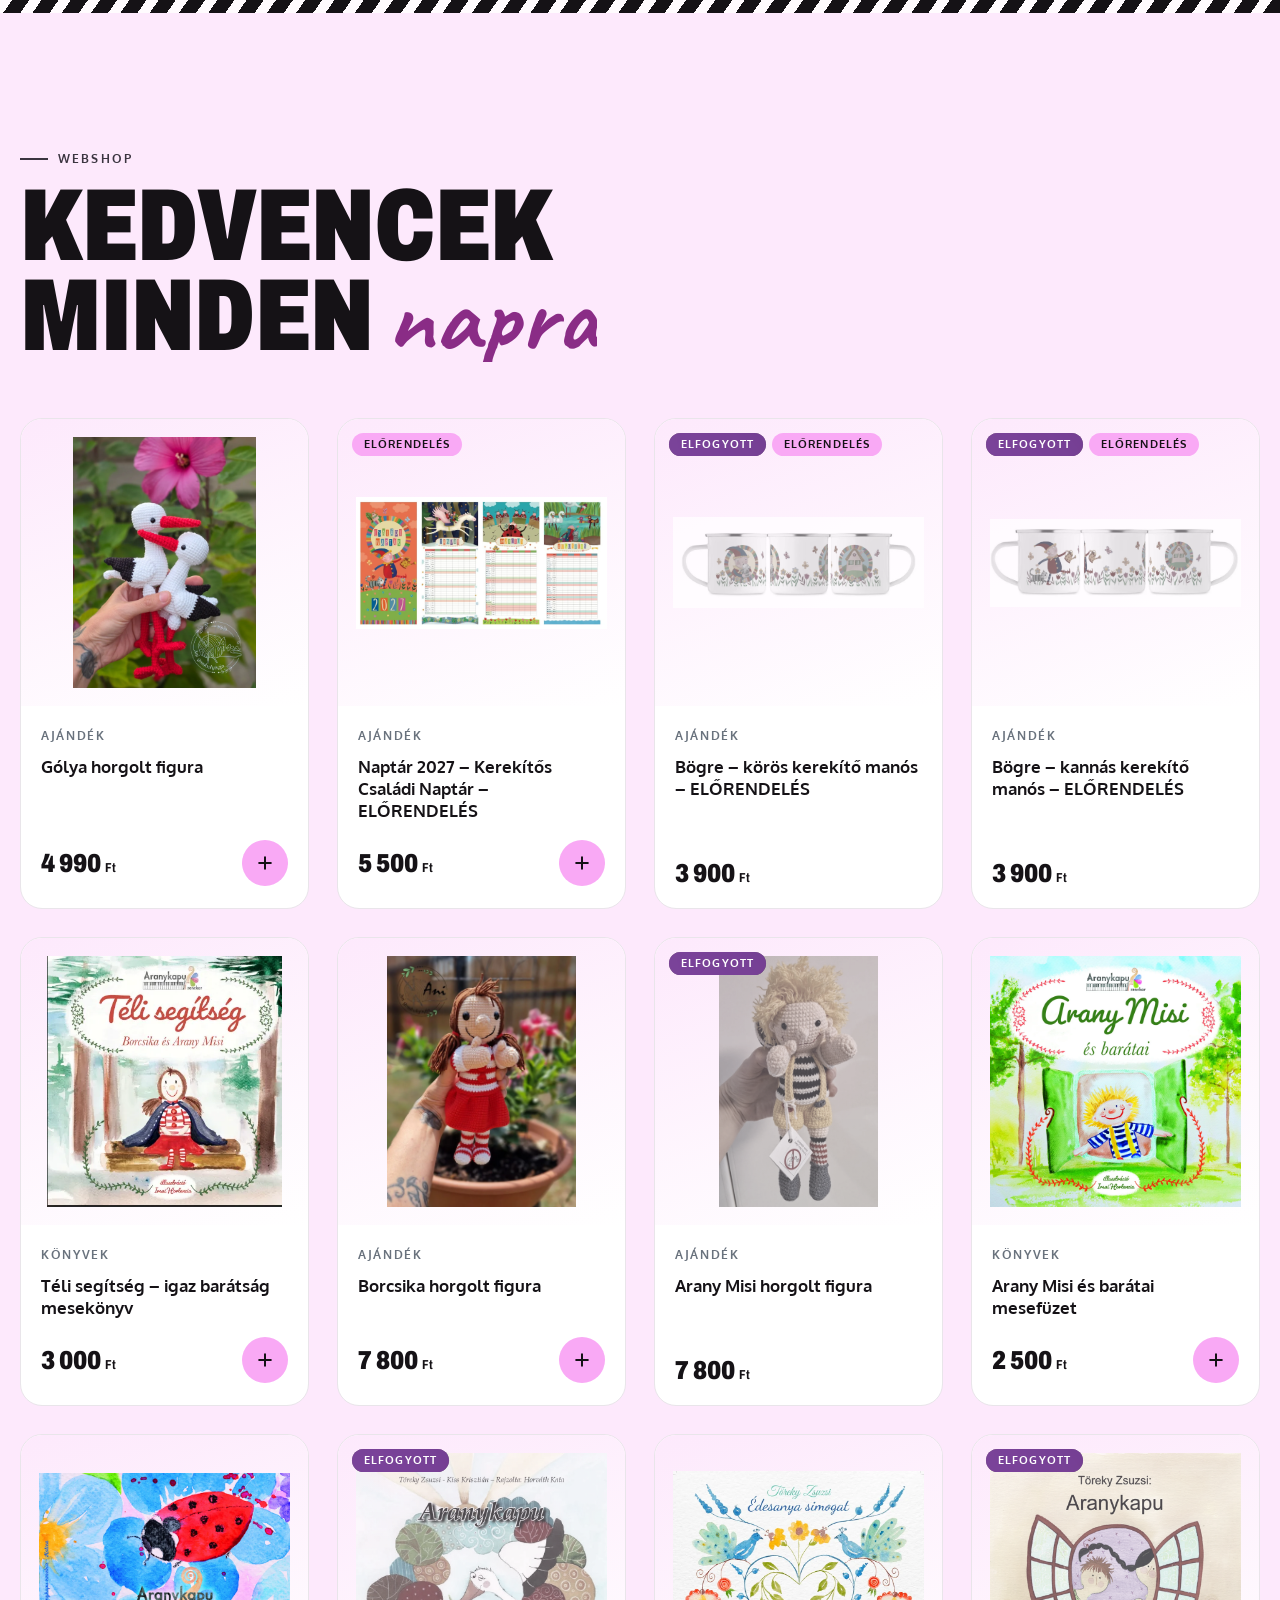
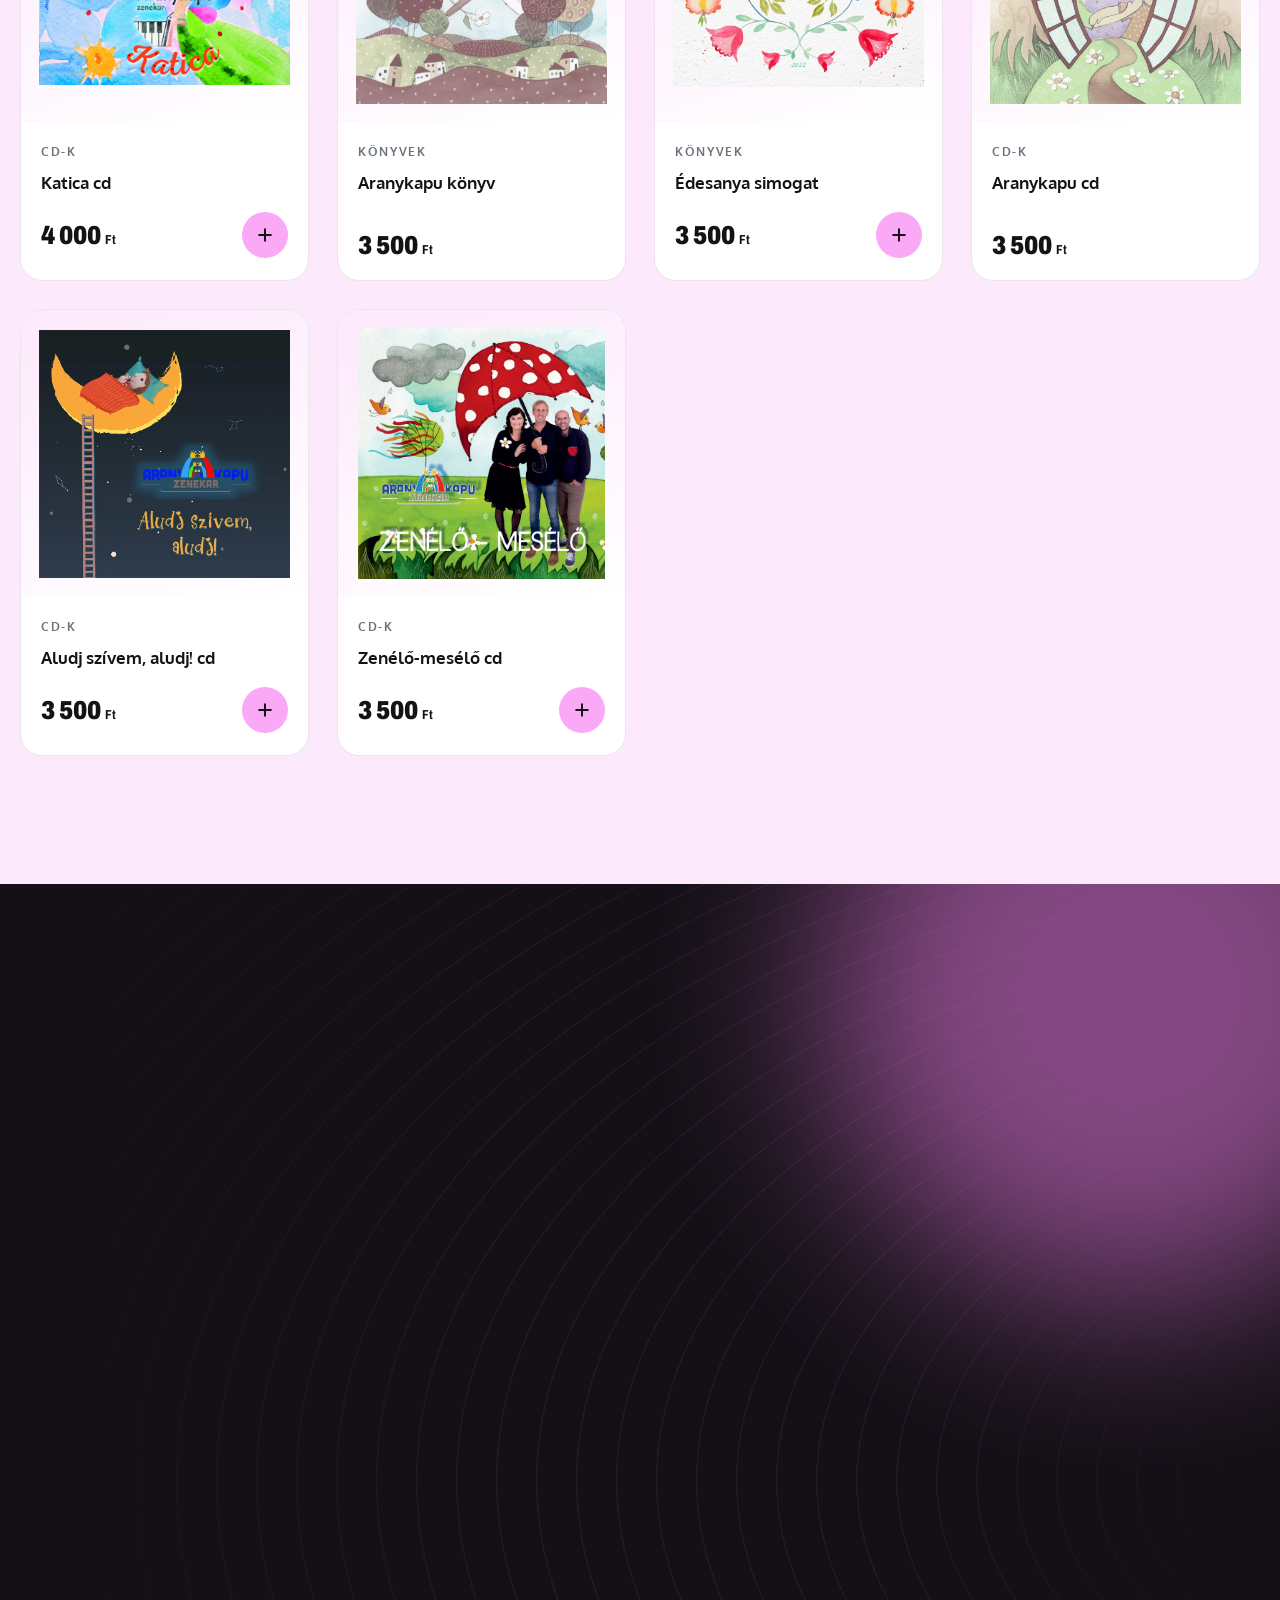
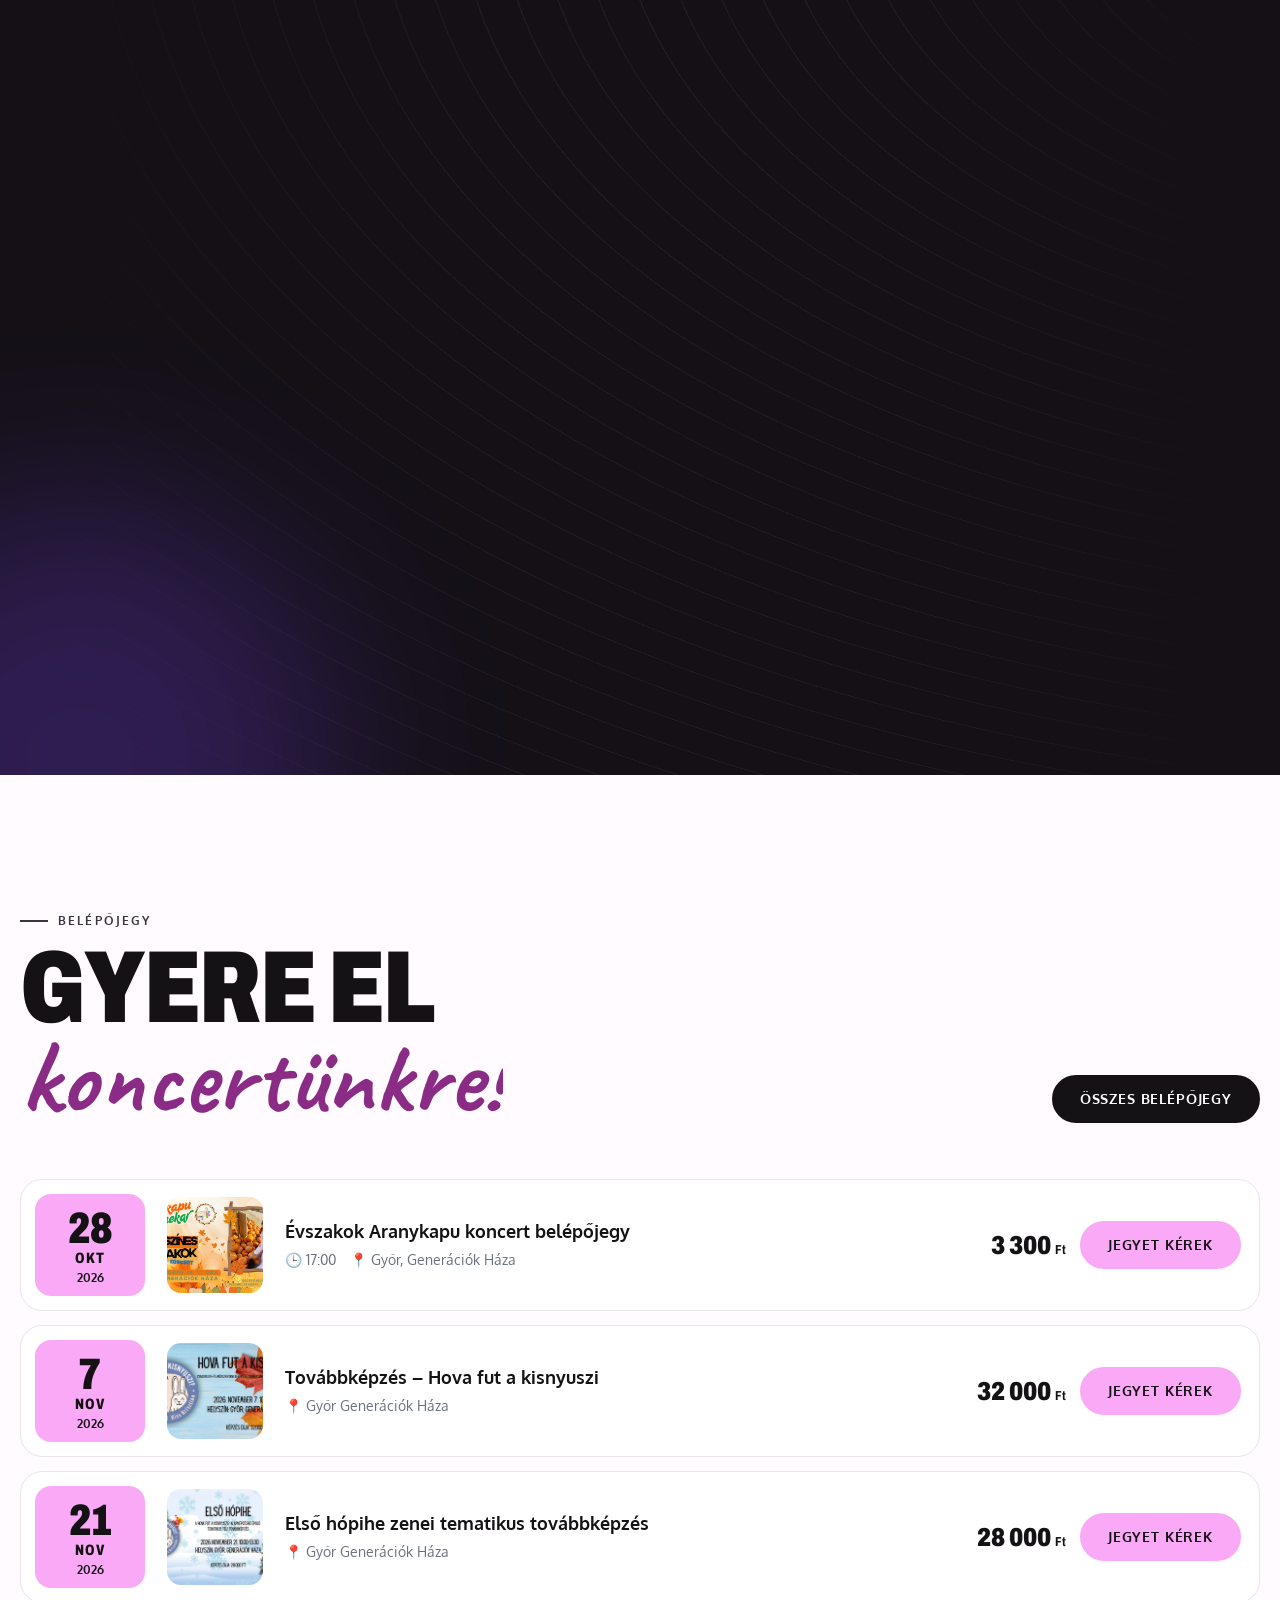
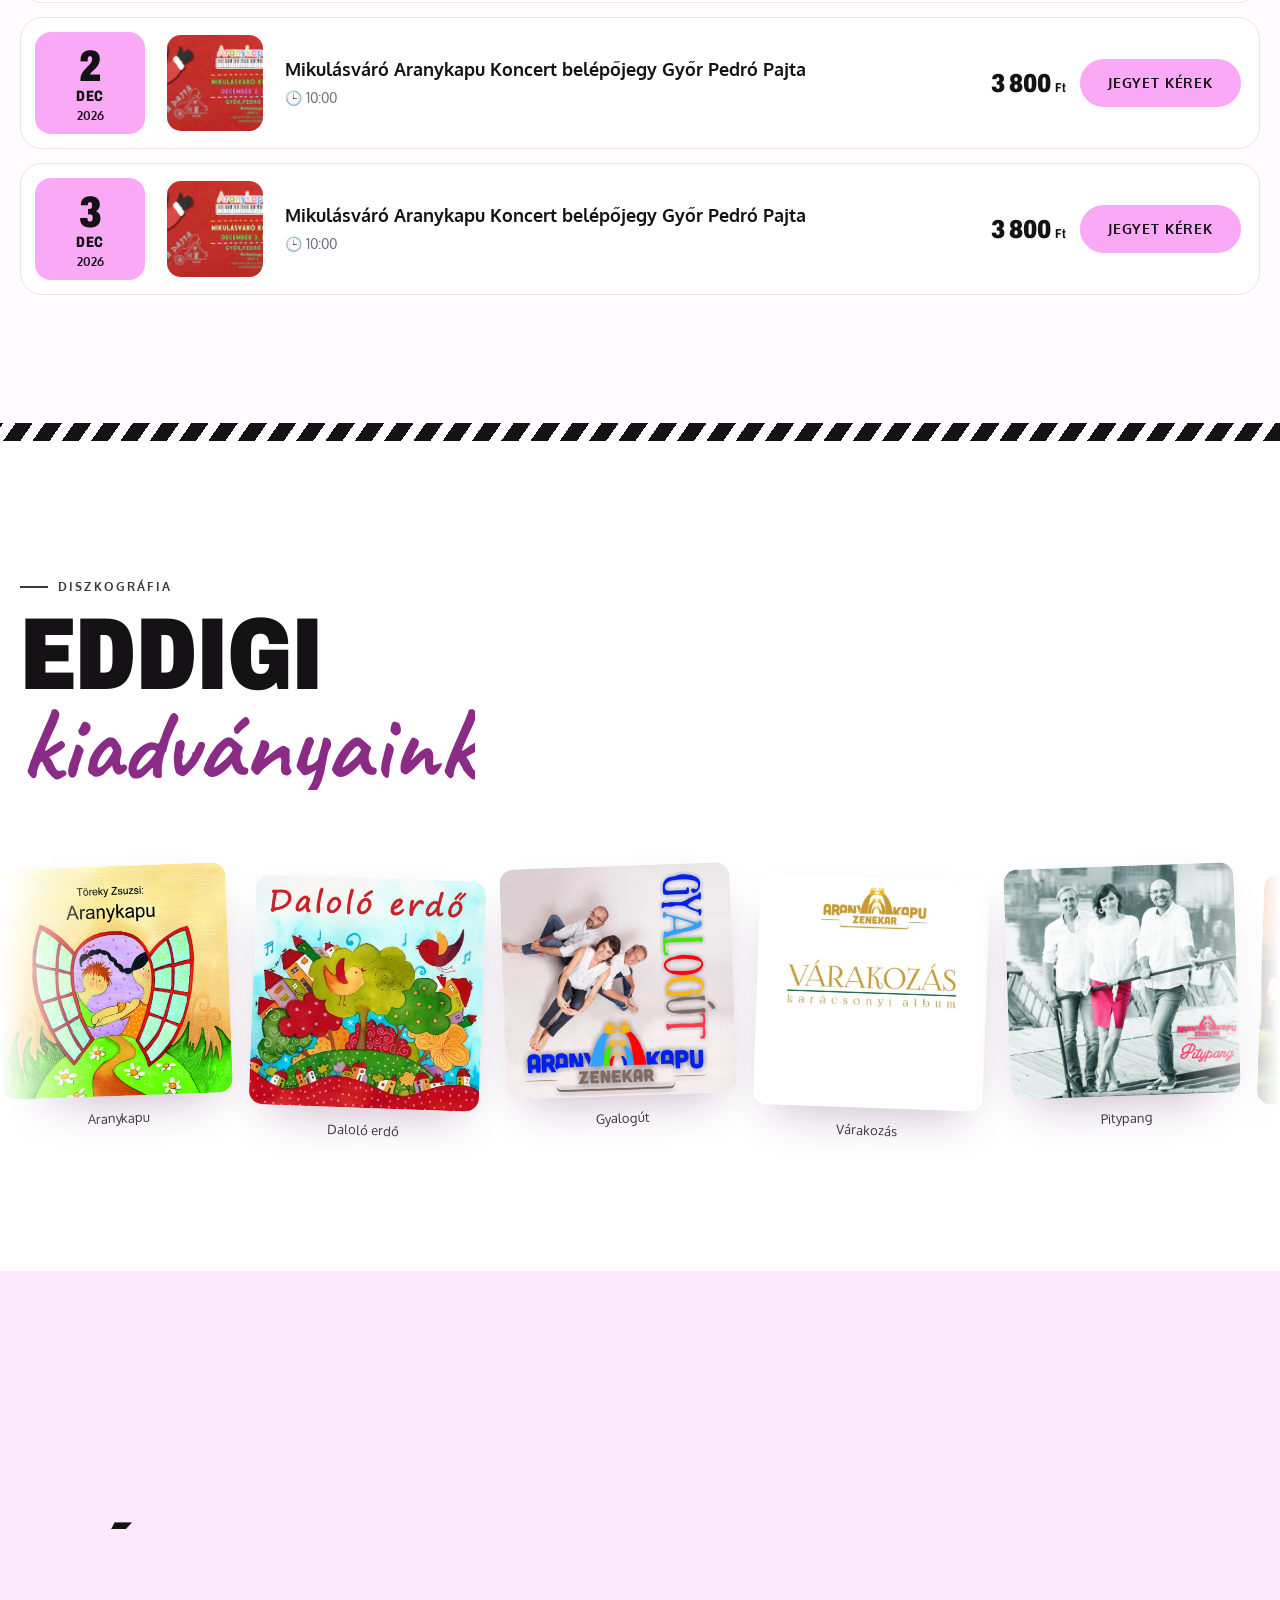
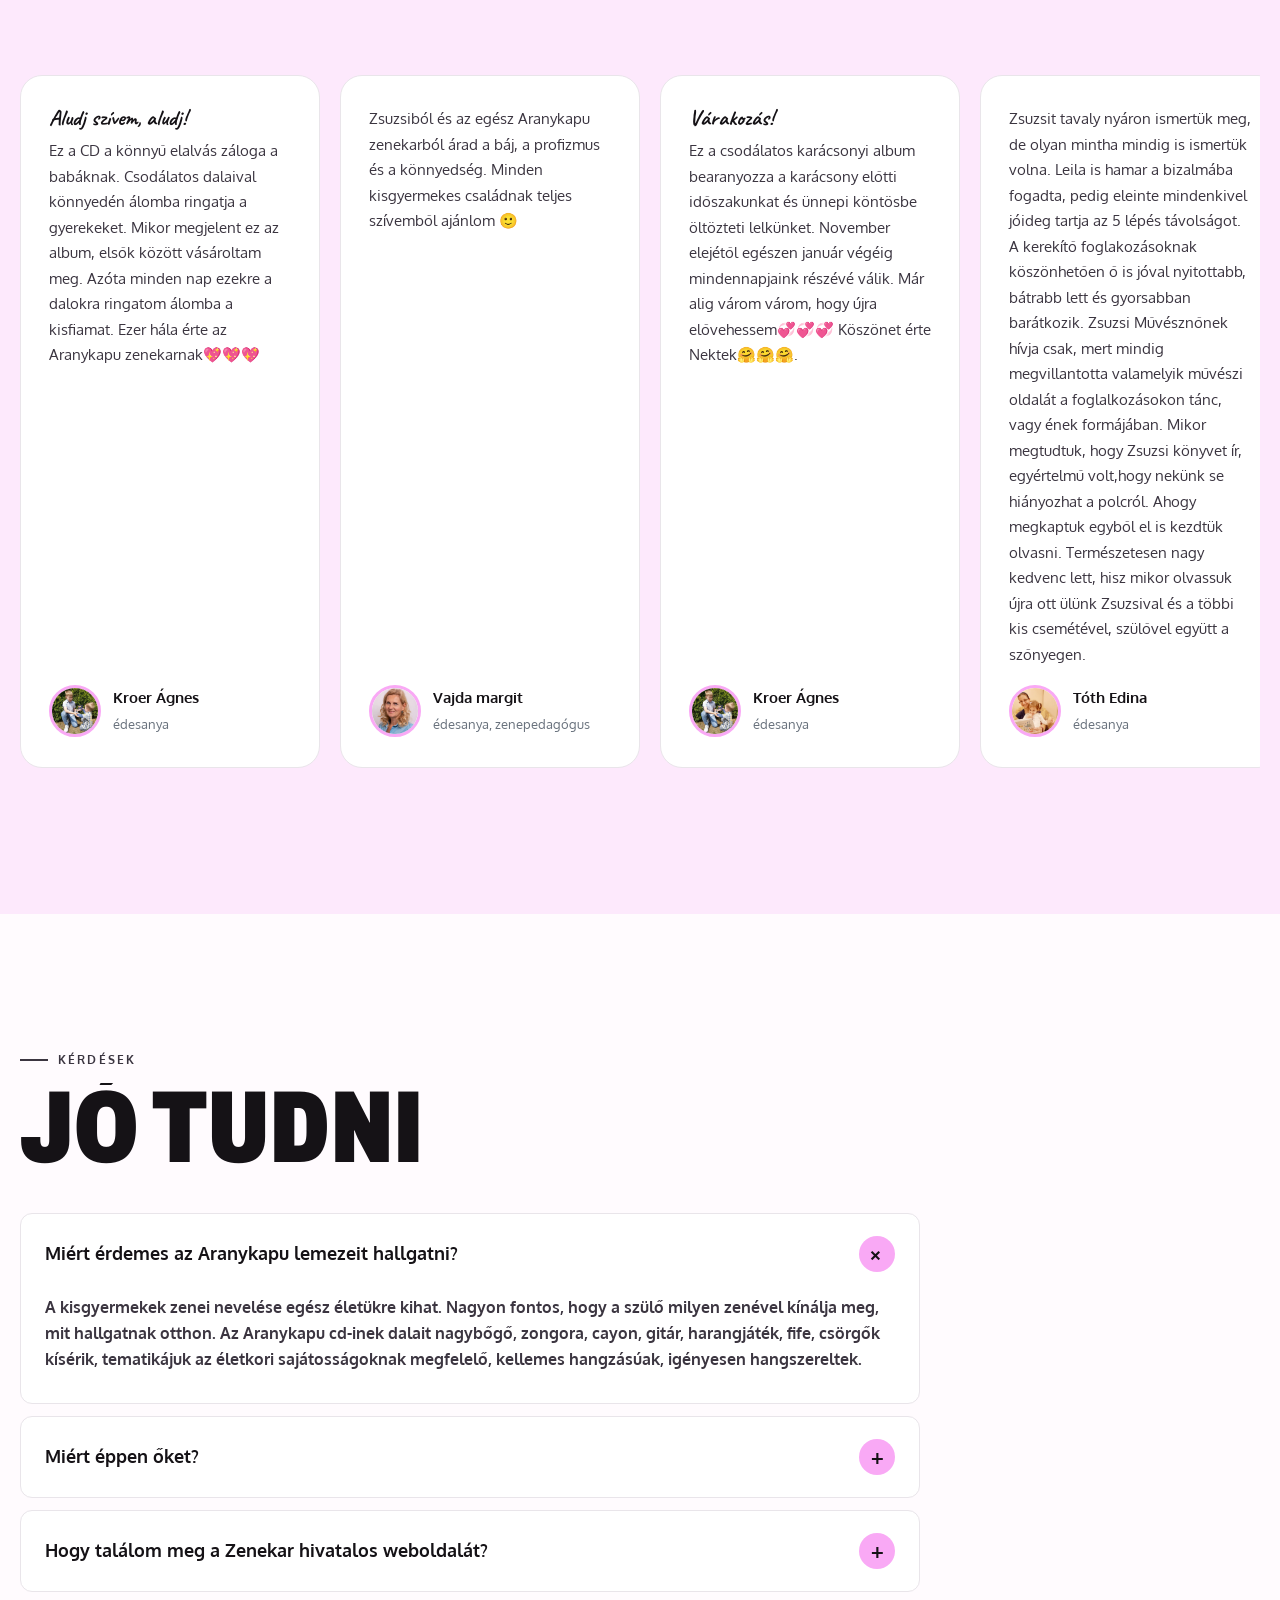
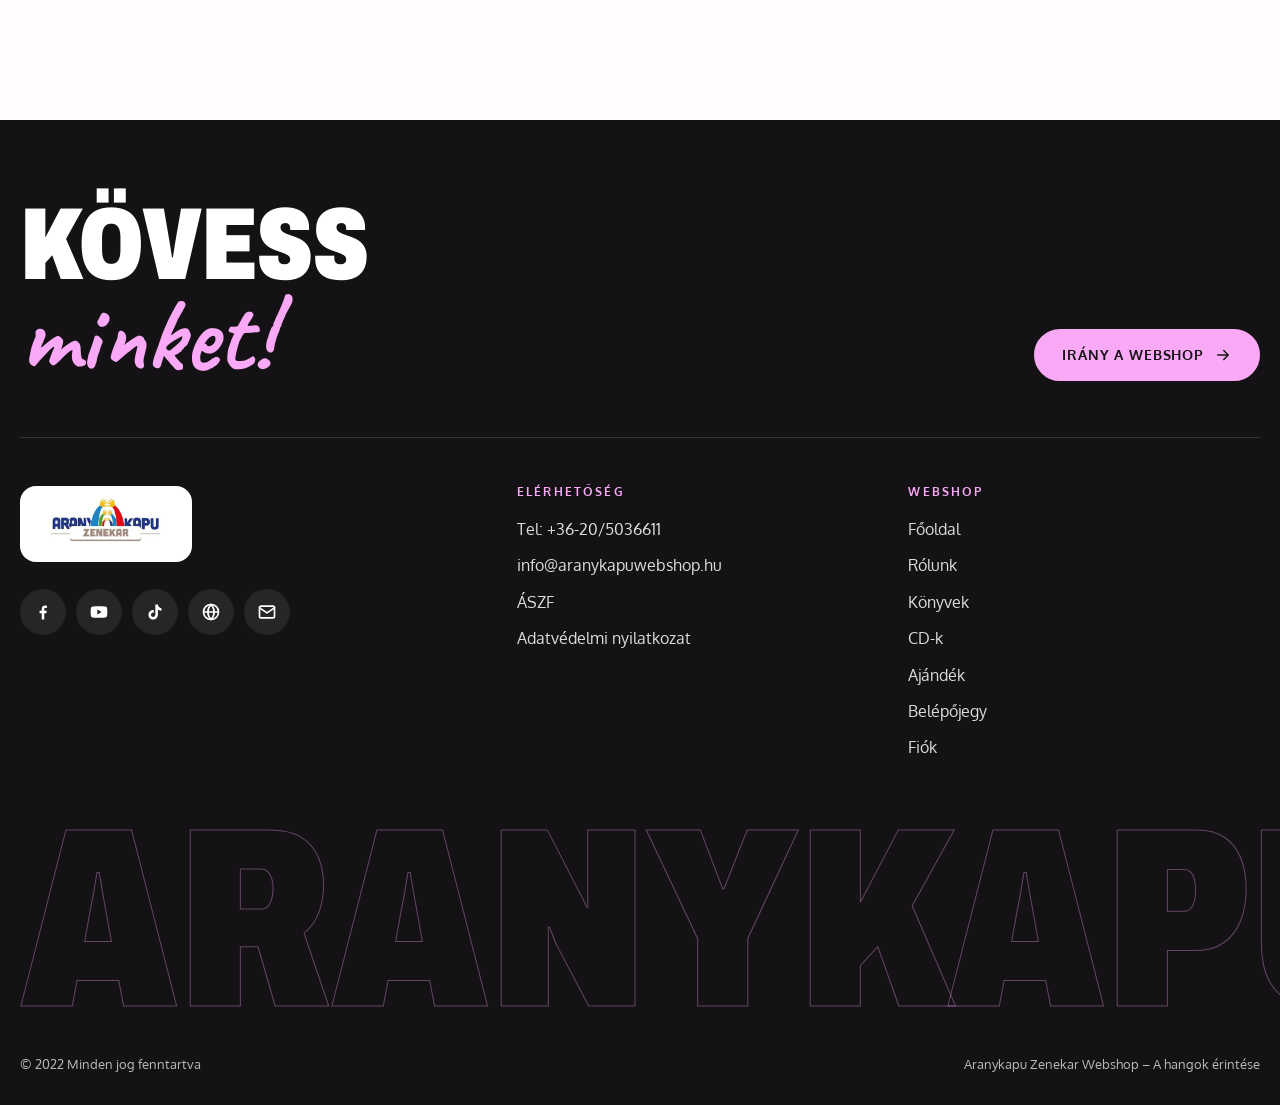
==== commit 0effa6a9: "Aranykapu Zenekar Webshop újratervezése Statikus, modern megjelenésű változat az aranykapuwebshop.hu" ====
--- a/index.html
+++ b/index.html
@@ -1,199 +1,291 @@
 <!doctype html>
-<html lang="en">
+<html lang="hu">
 <head>
   <meta charset="utf-8">
   <meta name="viewport" content="width=device-width, initial-scale=1">
-  <title>kikkolino — hip-hop &amp; trap producer</title>
-  <meta name="description" content="kikkolino — hip-hop and trap producer. Custom beats, mix &amp; master, studio sessions and bookings.">
+  <title>Aranykapu Zenekar Webshop – A hangok érintése</title>
+  <meta name="description" content="Az Aranykapu Zenekar webshopja: mesekönyvek, gyermek CD-k, ajándékok és koncert belépőjegyek.">
+  <meta name="theme-color" content="#f9a9f5">
+  <link rel="icon" href="assets/img/cropped-site-logo.webp">
   <link rel="preconnect" href="https://fonts.googleapis.com">
   <link rel="preconnect" href="https://fonts.gstatic.com" crossorigin>
-  <link href="https://fonts.googleapis.com/css2?family=Inter+Tight:wght@200;300;400;500;600&family=JetBrains+Mono:wght@400;500&display=swap" rel="stylesheet">
-  <link rel="stylesheet" href="style.css">
+  <link href="https://fonts.googleapis.com/css2?family=Archivo:wdth,wght@62..125,400..900&family=Caveat:wght@600;700&family=Oxygen:wght@400;700&display=swap" rel="stylesheet">
+  <link rel="stylesheet" href="assets/css/style.css">
 </head>
-<body>
-  <header class="nav" id="nav">
-    <a class="nav__logo" href="#top"><span class="nav__mark" aria-hidden="true"></span>kikkolino</a>
-    <nav class="nav__links" id="navLinks" aria-label="Main navigation">
-      <a href="#about">About</a>
-      <a href="#process">Process</a>
-      <a href="#services">Services</a>
-      <a href="#snippets">Snippets</a>
-    </nav>
-    <button class="nav__play js-play" aria-label="Play snippet" aria-pressed="false"><span class="eq" aria-hidden="true"><i></i><i></i><i></i></span></button>
-    <a href="#booking" class="nav__cta">Book now</a>
-    <button class="nav__menu" id="menuToggle" aria-label="Menu" aria-expanded="false"><span></span><span></span></button>
-  </header>
+<body data-page="home">
+  <div id="site-header"></div>
 
   <main>
-    <!-- 1. Hero: éjszakai város → spektrum-táj -->
-    <section class="scene hero" id="top" data-scene="hero" data-nav="dark">
-      <div class="stage">
-        <div class="hero__photo" aria-hidden="true">
-          <div class="hero__moon"></div>
-          <svg class="hero__city" id="skyline" viewBox="0 0 1600 400" preserveAspectRatio="none"></svg>
-          <div class="hero__ground"></div>
-        </div>
-        <canvas class="hero__wire" id="heroCanvas" aria-hidden="true"></canvas>
-        <div class="hero__vignette" aria-hidden="true"></div>
-
-        <div class="hero__titles">
-          <h1 class="title title--name split" data-split="char" id="t1">kikkolino</h1>
-          <p class="title split" data-split="char" id="t2">Hip-hop &amp; trap producer.</p>
-          <p class="title split" data-split="char" id="t3">Beats that hit different.</p>
-        </div>
-        <div class="hero__bottom" id="heroScroll">
-          <button class="pill js-play" aria-pressed="false"><span class="eq" aria-hidden="true"><i></i><i></i><i></i></span><span class="js-play-label">Play snippet</span></button>
-          <div class="hero__scroll"><span></span>Scroll</div>
-        </div>
-      </div>
-    </section>
-
-    <!-- 2. Szekvenszer-rács → fehér panel -->
-    <section class="scene manifesto" id="about" data-scene="manifesto" data-nav="dark">
-      <div class="stage">
-        <canvas class="grid-canvas" id="gridCanvas" aria-hidden="true"></canvas>
-        <p class="manifesto__kicker" id="kicker"><span class="mono">[ 01 ] About</span> It all starts with the 808</p>
-        <div class="manifesto__panel" id="panel">
-          <p class="manifesto__text split" data-split="word" id="manifestoText">
-            To me a beat isn't background noise. It's <mark>the foundation</mark> the whole track is built on — from the first kick to the last hi-hat roll.
-          </p>
-        </div>
-      </div>
-    </section>
-
-    <!-- 3. Folyamat: stúdiópult, render → drótváz -->
-    <section class="scene process" id="process" data-scene="process" data-nav="light">
-      <div class="stage">
-        <div class="process__steps">
-          <p class="eyebrow mono">[ 02 ] Process</p>
-          <ol>
-            <li class="step"><span class="mono">01</span><h3>Vibe check</h3><p>We lock in the mood, the references and where the track is headed.</p></li>
-            <li class="step"><span class="mono">02</span><h3>Cook up</h3><p>808s, drums, melodies — I keep tweaking until it knocks exactly the way it should.</p></li>
-            <li class="step"><span class="mono">03</span><h3>Mix &amp; master</h3><p>Clean, loud, streaming-ready sound on every speaker.</p></li>
-          </ol>
-        </div>
-        <div class="process__visual" id="processVisual" aria-hidden="true">
-          <svg class="layer layer--photo" id="isoPhoto" viewBox="0 0 600 640"></svg>
-          <svg class="layer layer--wire" id="isoWire" viewBox="0 0 600 640"></svg>
-          <div class="process__scan"></div>
-          <span class="process__tag mono"><i class="rec" aria-hidden="true"></i><span id="processTag">STUDIO</span></span>
-        </div>
-      </div>
-    </section>
-
-    <!-- 4. K S 8 → Kick Snare 808 -->
-    <section class="scene acro" data-scene="acro" data-nav="dark">
-      <div class="stage">
-        <div class="acro__grid" aria-hidden="true"></div>
-        <h2 class="acro__title" id="acro" aria-label="Kick, Snare, 808">
-          <span class="acro__word"><b>K</b><i>ick</i></span>
-          <span class="acro__word"><b>S</b><i>nare</i></span>
-          <span class="acro__word"><b>8</b><i>08</i></span>
-        </h2>
-        <p class="acro__sub" id="acroSub">Every track starts with these three. Your voice does the rest.</p>
-      </div>
-    </section>
-
-    <!-- 5. Szolgáltatások vízszintesen, hangfal-ajtókkal -->
-    <section class="scene bays" id="services" data-scene="bays" data-nav="dark">
-      <div class="stage" id="baysStage">
-        <div class="bays__head">
-          <p class="eyebrow mono">[ 03 ] Services</p>
-          <h2>What I bring to the table</h2>
-        </div>
-        <div class="bays__track" id="baysTrack">
-          <article class="bay"><span class="bay__num mono">01</span><div class="bay__inner"><h3>Custom beats</h3><p>Built from scratch around your voice and your style.</p></div><div class="bay__door"><span class="cone cone--big"></span><span class="cone cone--small"></span></div></article>
-          <article class="bay"><span class="bay__num mono">02</span><div class="bay__inner"><h3>Exclusive rights</h3><p>The beat is yours and only yours — release it, monetize it.</p></div><div class="bay__door"><span class="cone cone--big"></span><span class="cone cone--small"></span></div></article>
-          <article class="bay"><span class="bay__num mono">03</span><div class="bay__inner"><h3>Mix &amp; master</h3><p>Vocals and beat glued into one clean, hard-hitting record.</p></div><div class="bay__door"><span class="cone cone--big"></span><span class="cone cone--small"></span></div></article>
-          <article class="bay"><span class="bay__num mono">04</span><div class="bay__inner"><h3>Arrangement</h3><p>From rough demo to finished track: drums, 808s, melodies, transitions.</p></div><div class="bay__door"><span class="cone cone--big"></span><span class="cone cone--small"></span></div></article>
-          <article class="bay"><span class="bay__num mono">05</span><div class="bay__inner"><h3>Studio sessions</h3><p>Cook up together in real time — record, experiment, fine-tune.</p></div><div class="bay__door"><span class="cone cone--big"></span><span class="cone cone--small"></span></div></article>
-          <article class="bay"><span class="bay__num mono">06</span><div class="bay__inner"><h3>Bookings</h3><p>Producer sets, live shows, workshops — hit me up with the details.</p></div><div class="bay__door"><span class="cone cone--big"></span><span class="cone cone--small"></span></div></article>
-        </div>
-        <div class="bays__progress" aria-hidden="true"><span id="baysBar"></span></div>
-      </div>
-    </section>
-
-    <!-- 6. Snippetek: lejátszók + forgó bakelit -->
-    <section class="scene vinyl" id="snippets" data-scene="vinyl" data-nav="dark">
-      <div class="stage">
-        <canvas class="vinyl__canvas" id="vinylCanvas" aria-hidden="true"></canvas>
-        <div class="vinyl__head" id="vinylHead">
-          <p class="eyebrow mono">[ 04 ] Snippets</p>
-          <h2>Fresh out the studio</h2>
-        </div>
-        <div class="tracks" id="tracks">
-          <article class="track" data-track="0">
-            <button class="track__play" aria-label="Play untitled.01"><span class="ico" aria-hidden="true"></span></button>
-            <div class="track__meta"><h3>untitled.01</h3><p class="mono">Unreleased · snippet</p></div>
-            <span class="track__time mono">0:00 / 0:30</span>
-            <canvas class="track__wave" aria-label="Seek untitled.01"></canvas>
-          </article>
-          <article class="track" data-track="1">
-            <button class="track__play" aria-label="Play opiumshi3"><span class="ico" aria-hidden="true"></span></button>
-            <div class="track__meta"><h3>opiumshi3</h3><p class="mono">Unreleased · snippet</p></div>
-            <span class="track__time mono">0:00 / 0:30</span>
-            <canvas class="track__wave" aria-label="Seek opiumshi3"></canvas>
-          </article>
-        </div>
-        <div class="vinyl__links" id="vinylLinks">
-          <a href="#" class="platform"><span class="mono">01</span>Spotify<i>↗</i></a>
-          <a href="#" class="platform"><span class="mono">02</span>YouTube<i>↗</i></a>
-          <a href="#" class="platform"><span class="mono">03</span>SoundCloud<i>↗</i></a>
-          <a href="#" class="platform"><span class="mono">04</span>Instagram<i>↗</i></a>
-        </div>
-      </div>
-    </section>
-
-    <!-- 7. Idézet -->
-    <section class="scene quote" data-scene="quote" data-nav="dark">
-      <div class="stage">
-        <div class="quote__fog" aria-hidden="true"></div>
-        <figure class="quote__body">
-          <blockquote class="split" data-split="word" id="quoteText">“I don't just make beats. I make a mood you can step into — and turn it into a real record.”</blockquote>
-          <figcaption id="quoteBy">kikkolino <span>· producer</span></figcaption>
+    <!-- Hero -->
+    <section class="hero">
+      <div class="wrap hero-grid">
+        <div>
+          <span class="eyebrow reveal">Aranykapu Zenekar Webshop</span>
+          <h1 class="display" style="margin-top:18px">
+            <span class="split-line"><span>A hangok</span></span>
+            <span class="split-line"><span class="script">érintése</span></span>
+          </h1>
+          <p class="lead reveal reveal-d1">Mesekönyvek, gyermek CD-k, ajándékok és koncertjegyek az Aranykapu Zenekartól – gyönyörű magyar népdalokkal és saját aranykapus dalokkal.</p>
+          <div class="hero-ctas reveal reveal-d2">
+            <a class="btn" href="termekek.html">Irány a webshop</a>
+            <a class="btn btn-ghost" href="termekek.html?kategoria=belepojegy">Koncertjegyek</a>
+          </div>
+          <div class="hero-stats reveal reveal-d3">
+            <div><strong>2013</strong><span>óta zenélünk</span></div>
+            <div><strong>10</strong><span>megjelent lemez</span></div>
+            <div><strong>1–10</strong><span>éves korosztálynak</span></div>
+          </div>
+        </div>
+        <div class="hero-stage" aria-hidden="true">
+          <div class="blob"></div>
+          <div class="float-card c2"><img src="assets/img/borito-edesanyasimogat-elolap-vol13-kicsi.webp" alt=""></div>
+          <div class="float-card c1"><img src="assets/img/borito-aranymisi-cmyk.webp" alt=""></div>
+          <div class="float-card c3"><img src="assets/img/aludj-szivem-aludj-elolap.webp" alt=""></div>
+          <div class="hero-sticker"><span><b>Újdonság!</b>Arany Misi</span></div>
+        </div>
+      </div>
+    </section>
+
+    <div class="marquee" aria-hidden="true">
+      <div class="marquee-track">
+        <span>Könyvek</span><span>mesés</span><span>CD-k</span><span>dallamos</span><span>Ajándék</span><span>szívből</span><span>Belépőjegy</span><span>élő zene</span>
+        <span>Könyvek</span><span>mesés</span><span>CD-k</span><span>dallamos</span><span>Ajándék</span><span>szívből</span><span>Belépőjegy</span><span>élő zene</span>
+      </div>
+    </div>
+
+    <!-- Zenekar fotó -->
+    <section class="band">
+      <div class="wrap">
+        <figure class="band-photo reveal" style="margin:0">
+          <img src="assets/img/aranykapu-a38.webp" alt="Az Aranykapu Zenekar tagjai" width="1400" height="581">
+          <figcaption>Aranykapu Zenekar Webshop <span>✦</span></figcaption>
         </figure>
       </div>
     </section>
 
-    <!-- 8. Booking -->
-    <section class="contact" id="booking" data-nav="dark">
-      <div class="contact__inner">
+    <!-- Újdonság + Édesanya simogat -->
+    <section class="section bg-white">
+      <div class="wrap">
+        <div class="feature">
+          <a class="feature-media reveal" href="termek.html?t=aranymisi-es-baratai-mesefuzet">
+            <span class="tag">Újdonság!</span>
+            <div class="frame"><img src="assets/img/borito-aranymisi-cmyk.webp" alt="Arany Misi és barátai mesefüzet" loading="lazy"></div>
+          </a>
+          <div class="reveal reveal-d1">
+            <span class="eyebrow">Mesefüzet</span>
+            <h3 class="display">Aranymisi és barátai <span class="script">mesefüzet</span></h3>
+            <div class="prose">
+              <p>Arany Misi és barátai bábos mesekoncertünk az Aranykapu zenekarral 2020-ban indult el.</p>
+              <p>Azóta is töretlen sikerrel játsszuk a 0-7 éves korosztálynak és szüleiknek.<br>Ebből a kedves történetből született meg Irsai Tenzi akvarell-festményeivel mesefüzetünk.<br>A mesejáték összes dala megtalálható a könyvben, QR kód segítségével meghallgatható.<br>Olyan, mintha hazavinnétek a koncertet.</p>
+            </div>
+            <div class="feature-buy" data-buy="2820"></div>
+          </div>
+        </div>
+
+        <div class="feature reverse">
+          <a class="feature-media reveal" href="termek.html?t=edesanya-simogat">
+            <div class="frame" style="background:#fff"><img src="assets/img/borito-edesanyasimogat-elolap-vol13-kicsi.webp" alt="Édesanya simogat" loading="lazy" style="object-fit:contain"></div>
+          </a>
+          <div class="reveal reveal-d1">
+            <span class="eyebrow">Könyv</span>
+            <h3 class="display">Édesanya <span class="script">simogat</span></h3>
+            <p class="lead" style="margin:0">Fejezetek a kisgyermekkori zenei nevelésről.</p>
+            <blockquote class="quote-card">
+              <p><strong>Ajánló:</strong></p>
+              <p>” Töreky Zsuzsi zenepedagógus a nevelés legegyszerűbb, mégis legfontosabb formájához, a közös játékhoz ad nem csak útmutatót, hanem segít eligazodni a népköltészet gyermekmondókáinak szerteágazó, de gazdagon kitáblázott útjain is. Zsuzsi gondosan és minden oldalról jól láthatóan helyezi ki könyvében az útjelzőket a szülők számára. “</p>
+              <p>Menjen hát mindenki bátran, kanyarodjon, gyorsítson vagy épp lassítson vele együtt! Álljon is meg, ha kell. Közben pedig szóljon a muzsika, lüktessenek a mondókák és játékdalok ritmusai!</p>
+              <footer><strong>Benedek Krisztina Mária</strong>Néptáncpedagógus, népi énekes, táncelméleti szakíró<br>” A Népművészet Ifjú Mestere “</footer>
+            </blockquote>
+            <div class="feature-buy" data-buy="1404"></div>
+          </div>
+        </div>
+      </div>
+    </section>
+
+    <div class="stripes" aria-hidden="true"></div>
+
+    <!-- Kedvencek: termékrács -->
+    <section class="section bg-soft">
+      <div class="wrap">
+        <div class="section-head">
+          <div>
+            <span class="eyebrow reveal">Webshop</span>
+            <h2 class="display section-title" style="margin-top:14px">
+              <span class="split-line"><span>Kedvencek</span></span>
+              <span class="split-line"><span>minden <span class="script" style="color:var(--pink-ink)">napra</span></span></span>
+            </h2>
+          </div>
+          <div class="chips reveal" id="home-chips" role="group" aria-label="Kategória szűrő">
+            <button class="chip is-active" data-cat="" aria-pressed="true">Összes</button>
+            <button class="chip" data-cat="konyv" aria-pressed="false">Könyvek</button>
+            <button class="chip" data-cat="cd" aria-pressed="false">CD-k</button>
+            <button class="chip" data-cat="ajandek" aria-pressed="false">Ajándék</button>
+          </div>
+        </div>
+        <div class="grid" id="home-grid"></div>
+      </div>
+    </section>
+
+    <!-- A hangok érintése – sötét szekció -->
+    <section class="section dark">
+      <div class="glow-lines" aria-hidden="true"></div>
+      <div class="wrap">
+        <div class="touch-grid">
+          <div>
+            <span class="eyebrow reveal">Altatódalok</span>
+            <h2 class="display section-title" style="margin-top:14px">
+              <span class="split-line"><span>A hangok</span></span>
+              <span class="split-line"><span class="script" style="color:var(--pink)">érintése</span></span>
+            </h2>
+            <div class="touch-quote reveal">
+              <strong>"A legelső dalunk, és ami legtovább is kísér minket az életben - amit édesanyánk énekel nekünk: az az altatódal.</strong><br>
+              Pár hangon billegő, súgó-búgó-simogató dalocska. 😊🥰<br>
+              De érzelmileg a legtöbbet adja anyának és gyermekének, a legközelebb hozza őket egymáshoz.<br>
+              Ezért is született meg Aludj, Szívem aludj című altatódalos cd-nk.
+              <em class="muted">Gyönyörű magyar népdalokkal (melyek komplex érzelmi- és értelmi tudást hordoznak), és saját aranykapus dalainkkal."</em>
+            </div>
+          </div>
+          <figure class="portrait reveal reveal-d1" style="margin:0">
+            <img src="assets/img/zsuzsibabos-01.webp" alt="Töreky Zsuzsi" loading="lazy">
+            <figcaption><a href="http://torekyzsuzsi.hu/" target="_blank" rel="noopener"><strong>Töreky Zsuzsi</strong>énekesnő, zenepedagógus</a></figcaption>
+          </figure>
+        </div>
+
+        <div class="album reveal">
+          <a class="album-cover" href="termek.html?t=aludj-szivem-aludj-cd"><img src="assets/img/aludj-szivem-aludj-elolap.webp" alt="Aludj szívem, aludj! cd" loading="lazy"></a>
+          <div>
+            <span class="eyebrow">CD</span>
+            <h3 class="display">Aludj szívem, <span class="script" style="color:var(--pink)">aludj!</span></h3>
+            <p class="lead" style="margin:0">Amivel a gyermekeid egy gyönyörű álomvilágba látogatnak.<br>16 altatódal és mondóka</p>
+            <div class="feature-buy" data-buy="500" data-dark></div>
+          </div>
+        </div>
+      </div>
+    </section>
+
+    <!-- Koncertek -->
+    <section class="section">
+      <div class="wrap">
+        <div class="section-head">
+          <div>
+            <span class="eyebrow reveal">Belépőjegy</span>
+            <h2 class="display section-title" style="margin-top:14px">
+              <span class="split-line"><span>Gyere el</span></span>
+              <span class="split-line"><span class="script" style="color:var(--pink-ink)">koncertünkre!</span></span>
+            </h2>
+          </div>
+          <a class="btn reveal" href="termekek.html?kategoria=belepojegy">Összes belépőjegy</a>
+        </div>
+        <div class="events" id="home-events"></div>
+      </div>
+    </section>
+
+    <div class="stripes" aria-hidden="true"></div>
+
+    <!-- Eddigi kiadványaink -->
+    <section class="section bg-white" style="padding-bottom:clamp(50px,7vw,90px)">
+      <div class="wrap section-head">
         <div>
-          <p class="eyebrow mono">[ 05 ] Booking</p>
-          <h2>Let's cook something up.</h2>
-          <p class="contact__lead">Custom beats, mix &amp; master, studio sessions or shows — drop me a line and I'll get back to you fast.</p>
-          <ul class="contact__info mono">
-            <li><a href="mailto:booking@kikkolino.hu" id="bookingMail">booking@kikkolino.hu</a></li>
-            <li><a href="#">Instagram · @kikkolino</a></li>
-          </ul>
-        </div>
-        <form class="form" id="contactForm" novalidate>
-          <label>Name / artist name<input type="text" name="name" required placeholder="e.g. Lil Someone"></label>
-          <label>Email<input type="email" name="email" required placeholder="you@example.com"></label>
-          <label>What do you need?
-            <select name="type" required>
-              <option value="">Choose…</option>
-              <option>Custom beat</option>
-              <option>Exclusive rights</option>
-              <option>Mix &amp; master</option>
-              <option>Studio session</option>
-              <option>Booking / show</option>
-              <option>Something else</option>
-            </select>
-          </label>
-          <label>Message<textarea name="message" rows="4" required placeholder="Tell me about the project: vibe, references, deadline…"></textarea></label>
-          <button type="submit" class="btn">Send message</button>
-          <p class="form__status" id="formStatus" role="status"></p>
-        </form>
-      </div>
-      <footer class="footer">
-        <p>© <span id="year"></span> kikkolino</p>
-        <a href="#top">Back to top ↑</a>
-      </footer>
+          <span class="eyebrow reveal">Diszkográfia</span>
+          <h2 class="display section-title" style="margin-top:14px"><span class="split-line"><span>Eddigi</span></span><span class="split-line"><span class="script" style="color:var(--pink-ink)">kiadványaink</span></span></h2>
+        </div>
+      </div>
+      <div class="covers">
+        <div class="covers-track">
+          <!-- kétszer szerepel a végtelen futáshoz -->
+          <figure class="cover"><img src="assets/img/aranykapu-cd-elolap.webp" alt="Aranykapu_cd_előlap"><figcaption>Aranykapu</figcaption></figure>
+          <figure class="cover"><img src="assets/img/dalolo-erdo-elolap.webp" alt="Dalolo_erdo_előlap"><figcaption>Daloló erdő</figcaption></figure>
+          <figure class="cover"><img src="assets/img/gyalogut-elolap.webp" alt="Gyalogút_előlap"><figcaption>Gyalogút</figcaption></figure>
+          <figure class="cover"><img src="assets/img/varakozas-elolap.webp" alt="Várakozás előlap"><figcaption>Várakozás</figcaption></figure>
+          <figure class="cover"><img src="assets/img/pitypang-elolap.webp" alt="pitypang_előlap"><figcaption>Pitypang</figcaption></figure>
+          <figure class="cover"><img src="assets/img/szello-elolap.webp" alt="Szellő_előlap"><figcaption>Szellő</figcaption></figure>
+          <figure class="cover"><img src="assets/img/zenelo-meselo-elolap.webp" alt="Zenélő-mesélő_előlap"><figcaption>Zenélő-Mesélő</figcaption></figure>
+          <figure class="cover"><img src="assets/img/mesebeli-csillag-elolap.webp" alt="Mesebeli csillag előlap"><figcaption>Mesebeli csillag</figcaption></figure>
+          <figure class="cover"><img src="assets/img/aludj-szivem-aludj-elolap.webp" alt="Aludj-szívem-aludj_előlap"><figcaption>Aludj Szívem, aludj!</figcaption></figure>
+          <figure class="cover"><img src="assets/img/katica-cd-elolap.webp" alt="Katica_cd_előlap"><figcaption>Katica</figcaption></figure>
+          <figure class="cover"><img src="assets/img/borito-aranymisi-cmyk.webp" alt="Arany Misi és barátai mesefüzet"><figcaption>Arany Misi és barátai mesefüzet</figcaption></figure>
+          <figure class="cover"><img src="assets/img/borito-edesanyasimogat-elolap-vol13-kicsi.webp" alt="Édesanya simogat"><figcaption>Édesanya simogat könyv - Fejezetek a kisgyermekkori zenei nevelésről</figcaption></figure>
+          <figure class="cover" aria-hidden="true"><img src="assets/img/aranykapu-cd-elolap.webp" alt=""><figcaption>Aranykapu</figcaption></figure>
+          <figure class="cover" aria-hidden="true"><img src="assets/img/dalolo-erdo-elolap.webp" alt=""><figcaption>Daloló erdő</figcaption></figure>
+          <figure class="cover" aria-hidden="true"><img src="assets/img/gyalogut-elolap.webp" alt=""><figcaption>Gyalogút</figcaption></figure>
+          <figure class="cover" aria-hidden="true"><img src="assets/img/varakozas-elolap.webp" alt=""><figcaption>Várakozás</figcaption></figure>
+          <figure class="cover" aria-hidden="true"><img src="assets/img/pitypang-elolap.webp" alt=""><figcaption>Pitypang</figcaption></figure>
+          <figure class="cover" aria-hidden="true"><img src="assets/img/szello-elolap.webp" alt=""><figcaption>Szellő</figcaption></figure>
+          <figure class="cover" aria-hidden="true"><img src="assets/img/zenelo-meselo-elolap.webp" alt=""><figcaption>Zenélő-Mesélő</figcaption></figure>
+          <figure class="cover" aria-hidden="true"><img src="assets/img/mesebeli-csillag-elolap.webp" alt=""><figcaption>Mesebeli csillag</figcaption></figure>
+          <figure class="cover" aria-hidden="true"><img src="assets/img/aludj-szivem-aludj-elolap.webp" alt=""><figcaption>Aludj Szívem, aludj!</figcaption></figure>
+          <figure class="cover" aria-hidden="true"><img src="assets/img/katica-cd-elolap.webp" alt=""><figcaption>Katica</figcaption></figure>
+          <figure class="cover" aria-hidden="true"><img src="assets/img/borito-aranymisi-cmyk.webp" alt=""><figcaption>Arany Misi és barátai mesefüzet</figcaption></figure>
+          <figure class="cover" aria-hidden="true"><img src="assets/img/borito-edesanyasimogat-elolap-vol13-kicsi.webp" alt=""><figcaption>Édesanya simogat könyv - Fejezetek a kisgyermekkori zenei nevelésről</figcaption></figure>
+        </div>
+      </div>
+    </section>
+
+    <!-- Rólunk mondták -->
+    <section class="section bg-soft">
+      <div class="wrap">
+        <div class="section-head">
+          <div>
+            <span class="eyebrow reveal">Vélemények</span>
+            <h2 class="display section-title" style="margin-top:14px"><span class="split-line"><span>Rólunk</span></span><span class="split-line"><span class="script" style="color:var(--pink-ink)">mondták</span></span></h2>
+          </div>
+          <div class="slider-ctrl reveal">
+            <button class="icon-btn" data-slide="-1" aria-label="Előző vélemény"></button>
+            <button class="icon-btn" data-slide="1" aria-label="Következő vélemény"></button>
+          </div>
+        </div>
+        <div class="reviews" id="reviews">
+          <figure class="review reveal">
+            <blockquote><strong>Aludj szívem, aludj!</strong>Ez a CD a könnyű elalvás záloga a babáknak. Csodálatos dalaival könnyedén álomba ringatja a gyerekeket. Mikor megjelent ez az album, elsők között vásároltam meg. Azóta minden nap ezekre a dalokra ringatom álomba a kisfiamat. Ezer hála érte az Aranykapu zenekarnak💖💖💖</blockquote>
+            <figcaption><img src="assets/img/kroer-agnes.webp" alt="Kroer Ágnes" loading="lazy"><div><b>Kroer Ágnes</b><span>édesanya</span></div></figcaption>
+          </figure>
+          <figure class="review reveal reveal-d1">
+            <blockquote>Zsuzsiból és az egész Aranykapu zenekarból árad a báj, a profizmus és a könnyedség. Minden kisgyermekes családnak teljes szívemből ajánlom 🙂</blockquote>
+            <figcaption><img src="assets/img/vajda-margit.webp" alt="Vajda margit" loading="lazy"><div><b>Vajda margit</b><span>édesanya, zenepedagógus</span></div></figcaption>
+          </figure>
+          <figure class="review reveal reveal-d2">
+            <blockquote><strong>Várakozás!</strong>Ez a csodálatos karácsonyi album bearanyozza a karácsony előtti időszakunkat és ünnepi köntösbe öltözteti lelkünket. November elejétől egészen január végéig mindennapjaink részévé válik. Már alig várom várom, hogy újra elővehessem💞💞💞 Köszönet érte Nektek🤗🤗🤗.</blockquote>
+            <figcaption><img src="assets/img/kroer-agnes.webp" alt="Kroer Ágnes" loading="lazy"><div><b>Kroer Ágnes</b><span>édesanya</span></div></figcaption>
+          </figure>
+          <figure class="review reveal reveal-d3">
+            <blockquote>Zsuzsit tavaly nyáron ismertük meg, de olyan mintha mindig is ismertük volna. Leila is hamar a bizalmába fogadta, pedig eleinte mindenkivel jóideg tartja az 5 lépés távolságot. A kerekítő foglakozásoknak köszönhetően ő is jóval nyitottabb, bátrabb lett és gyorsabban barátkozik. Zsuzsi Művésznőnek hívja csak, mert mindig megvillantotta valamelyik művészi oldalát a foglalkozásokon tánc, vagy ének formájában. Mikor megtudtuk, hogy Zsuzsi könyvet ír, egyértelmű volt,hogy nekünk se hiányozhat a polcról. Ahogy megkaptuk egyből el is kezdtük olvasni. Természetesen nagy kedvenc lett, hisz mikor olvassuk újra ott ülünk Zsuzsival és a többi kis csemétével, szülővel együtt a szőnyegen.</blockquote>
+            <figcaption><img src="assets/img/toth-edina-velemeny-kep.webp" alt="Tóth Edina" loading="lazy"><div><b>Tóth Edina</b><span>édesanya</span></div></figcaption>
+          </figure>
+        </div>
+      </div>
+    </section>
+
+    <!-- GYIK -->
+    <section class="section">
+      <div class="wrap">
+        <span class="eyebrow reveal">Kérdések</span>
+        <h2 class="display section-title" style="margin:14px 0 40px"><span class="split-line"><span>Jó tudni</span></span></h2>
+        <div class="faq">
+          <details class="reveal" open>
+            <summary>Miért érdemes az Aranykapu lemezeit hallgatni?</summary>
+            <div><p><strong>A kisgyermekek zenei nevelése egész életükre kihat. Nagyon fontos, hogy a szülő milyen zenével kínálja meg, mit hallgatnak otthon. Az Aranykapu cd-inek dalait nagybőgő, zongora, cayon, gitár, harangjáték, fife, csörgők kísérik, tematikájuk az életkori sajátosságoknak megfelelő, kellemes hangzásúak, igényesen hangszereltek.</strong></p></div>
+          </details>
+          <details class="reveal">
+            <summary>Miért éppen őket?</summary>
+            <div><p><strong>A gyermeklemez piacán egyedi hangzásúak, a lemezek hosszútávúan is hallgathatóak, a magyar néphagyományból merítve népdalok és saját dalaik váltakoznak, izgalmas hangszer párosítással.</strong></p></div>
+          </details>
+          <details class="reveal">
+            <summary>Hogy találom meg a Zenekar hivatalos weboldalát?</summary>
+            <div><p>Az Aranykapu Zenekar hivatalos weboldala:<br><a href="https://aranykapuzenekar.wixsite.com/aranykapuzenekar" target="_blank" rel="noopener">https://www.aranykapuzenekar.hu</a></p></div>
+          </details>
+        </div>
+      </div>
     </section>
   </main>
 
-  <script src="audio/snippets-data.js"></script>
-  <script src="script.js"></script>
+  <div id="site-footer"></div>
+
+  <script src="assets/js/products.js"></script>
+  <script src="assets/js/main.js"></script>
+  <script>
+    document.querySelectorAll('[data-slide]').forEach(function (b) {
+      b.innerHTML = b.dataset.slide === '1' ? AK_ICONS.arrow : AK_ICONS.left;
+    });
+  </script>
 </body>
 </html>
--- a/assets/css/style.css
+++ b/assets/css/style.css
@@ -0,0 +1,594 @@
+/* ==========================================================================
+   Aranykapu Zenekar Webshop – új megjelenés
+   Az eredeti oldal színvilága: rózsaszín (#f9a9f5), fehér, fekete csíkok, szürke gombok.
+   ========================================================================== */
+
+:root {
+  --pink: #f9a9f5;
+  --pink-strong: #f27fec;
+  --pink-soft: #fde9fc;
+  --pink-ink: #8a2c86;
+  --ink: #151216;
+  --ink-soft: #3b3540;
+  --gray: #69727d;
+  --gray-light: #e9e5ea;
+  --paper: #fffbfe;
+  --white: #ffffff;
+  --dark: #141016;
+  --dark-2: #1e1821;
+
+  --font-display: "Archivo", "Arial Narrow", Arial, sans-serif;
+  --font-body: "Oxygen", "Segoe UI", Roboto, Arial, sans-serif;
+  --font-script: "Caveat", "Comic Sans MS", cursive;
+
+  --radius: 22px;
+  --radius-sm: 12px;
+  --shadow: 0 20px 50px -20px rgba(80, 20, 80, .35);
+  --shadow-sm: 0 8px 24px -12px rgba(80, 20, 80, .3);
+  --header-h: 76px;
+  --ease: cubic-bezier(.2, .7, .1, 1);
+  --wrap: 1240px;
+}
+
+*, *::before, *::after { box-sizing: border-box; }
+html { scroll-behavior: smooth; -webkit-text-size-adjust: 100%; }
+body {
+  margin: 0;
+  background: var(--paper);
+  color: var(--ink);
+  font: 16px/1.65 var(--font-body);
+  overflow-x: hidden;
+}
+img { max-width: 100%; display: block; height: auto; }
+a { color: inherit; }
+button { font: inherit; cursor: pointer; }
+:focus-visible { outline: 3px solid var(--pink-strong); outline-offset: 3px; border-radius: 6px; }
+
+.wrap { width: min(var(--wrap), 100% - 32px); margin-inline: auto; }
+.sr-only { position: absolute; width: 1px; height: 1px; overflow: hidden; clip: rect(0 0 0 0); white-space: nowrap; }
+
+/* ---------- Tipográfia ---------- */
+.display {
+  font-family: var(--font-display);
+  font-weight: 900;
+  font-stretch: 75%;
+  text-transform: uppercase;
+  line-height: .88;
+  letter-spacing: -.01em;
+  margin: 0;
+}
+.script { font-family: var(--font-script); font-weight: 700; text-transform: none; letter-spacing: 0; }
+.eyebrow {
+  display: inline-flex; align-items: center; gap: 10px;
+  font: 700 12px/1 var(--font-body);
+  letter-spacing: .18em; text-transform: uppercase;
+  color: var(--ink-soft);
+}
+.eyebrow::before { content: ""; width: 28px; height: 2px; background: currentColor; }
+.section-title { font-size: clamp(44px, 8vw, 112px); }
+.lead { font-size: clamp(17px, 1.6vw, 20px); color: var(--ink-soft); max-width: 60ch; }
+
+/* ---------- Gombok ---------- */
+.btn {
+  --bg: var(--ink); --fg: var(--white);
+  display: inline-flex; align-items: center; justify-content: center; gap: 10px;
+  padding: 15px 26px; border-radius: 999px; border: 2px solid var(--bg);
+  background: var(--bg); color: var(--fg);
+  font: 700 14px/1 var(--font-body); letter-spacing: .06em; text-transform: uppercase;
+  text-decoration: none; white-space: nowrap;
+  transition: transform .3s var(--ease), background .3s, color .3s, box-shadow .3s;
+}
+.btn:hover { transform: translateY(-2px); box-shadow: var(--shadow-sm); }
+.btn-pink { --bg: var(--pink); --fg: var(--ink); }
+.btn-pink:hover { --bg: var(--pink-strong); }
+.btn-gray { --bg: var(--gray); --fg: var(--white); }
+.btn-ghost { background: transparent; color: var(--bg); }
+.btn-ghost:hover { background: var(--bg); color: var(--fg); }
+.btn-light { --bg: var(--white); --fg: var(--ink); }
+.btn[disabled], .btn.is-disabled { opacity: .45; pointer-events: none; }
+.btn svg { width: 18px; height: 18px; }
+
+/* ---------- Fejléc ---------- */
+.topbar {
+  background: var(--ink); color: var(--white);
+  font-size: 12px; letter-spacing: .14em; text-transform: uppercase;
+  overflow: hidden; white-space: nowrap;
+}
+.topbar-track { display: inline-flex; gap: 48px; padding: 9px 0; animation: marquee 40s linear infinite; }
+.topbar-track span::after { content: "✦"; margin-left: 48px; color: var(--pink); }
+
+.site-header {
+  position: sticky; top: 0; z-index: 50;
+  background: rgba(249, 169, 245, .88);
+  backdrop-filter: saturate(1.4) blur(14px);
+  -webkit-backdrop-filter: saturate(1.4) blur(14px);
+  border-bottom: 1px solid rgba(21, 18, 22, .08);
+  transition: background .3s, box-shadow .3s;
+}
+.site-header.is-scrolled { box-shadow: 0 10px 30px -18px rgba(80, 20, 80, .5); }
+.nav { height: var(--header-h); display: flex; align-items: center; gap: 24px; }
+.nav-logo { flex: 0 0 auto; display: block; background: var(--white); border-radius: 14px; padding: 6px 10px; }
+.nav-logo img { height: 44px; width: auto; }
+.nav-links { display: flex; gap: 4px; margin: 0 auto; padding: 0; list-style: none; }
+.nav-links a {
+  display: block; padding: 10px 14px; border-radius: 999px;
+  font: 700 14px/1 var(--font-body); text-decoration: none; letter-spacing: .02em;
+  transition: background .25s;
+}
+.nav-links a:hover, .nav-links a[aria-current="page"] { background: rgba(255, 255, 255, .65); }
+.nav-actions { display: flex; align-items: center; gap: 8px; }
+.icon-btn {
+  position: relative; width: 44px; height: 44px; border-radius: 50%;
+  display: grid; place-items: center; background: var(--white); border: 0; color: var(--ink);
+  text-decoration: none; transition: transform .25s var(--ease);
+}
+.icon-btn:hover { transform: scale(1.06); }
+.icon-btn svg { width: 20px; height: 20px; }
+.nav-toggle { display: none; }
+
+@media (max-width: 960px) {
+  .nav-toggle { display: grid; }
+  .nav-links {
+    position: fixed; inset: calc(var(--header-h) + 34px) 0 auto 0; margin: 0;
+    flex-direction: column; gap: 0; padding: 12px 16px 24px;
+    background: var(--pink); border-bottom: 1px solid rgba(0, 0, 0, .08);
+    transform: translateY(-12px); opacity: 0; visibility: hidden;
+    transition: transform .3s var(--ease), opacity .3s, visibility .3s;
+  }
+  .site-header.is-scrolled .nav-links { inset-block-start: var(--header-h); }
+  .nav-links a { font: 900 30px/1.1 var(--font-display); font-stretch: 75%; text-transform: uppercase; padding: 12px 8px; }
+  .site-header.menu-open .nav-links { transform: none; opacity: 1; visibility: visible; }
+  .nav-logo img { height: 38px; }
+}
+
+/* ---------- Csíkos elválasztó (az eredeti oldalról) ---------- */
+.stripes {
+  height: 18px;
+  background: repeating-linear-gradient(-55deg, var(--ink) 0 14px, transparent 14px 24px);
+}
+
+/* ---------- Futó szöveg ---------- */
+.marquee { overflow: hidden; white-space: nowrap; background: var(--ink); color: var(--white); }
+.marquee-track { display: inline-flex; animation: marquee 30s linear infinite; }
+.marquee-track span {
+  font: 900 clamp(34px, 5vw, 64px)/1 var(--font-display); font-stretch: 75%; text-transform: uppercase;
+  padding: 18px 28px;
+}
+.marquee-track span:nth-child(even) { color: var(--pink); font-family: var(--font-script); font-weight: 700; text-transform: none; font-stretch: 100%; }
+@keyframes marquee { to { transform: translateX(-50%); } }
+
+/* ---------- Hero ---------- */
+.hero {
+  position: relative; overflow: hidden;
+  background:
+    radial-gradient(1200px 600px at 85% 10%, rgba(255, 255, 255, .55), transparent 60%),
+    radial-gradient(900px 500px at 0% 100%, rgba(242, 127, 236, .45), transparent 60%),
+    var(--pink);
+  padding: clamp(40px, 7vw, 90px) 0 clamp(60px, 8vw, 110px);
+}
+.hero-grid { display: grid; grid-template-columns: 1.15fr 1fr; gap: 40px; align-items: center; }
+.hero h1 { font-size: clamp(60px, 11vw, 170px); }
+.hero h1 .script { display: block; font-size: .62em; line-height: .9; margin-top: -.06em; color: var(--white); text-shadow: 0 4px 24px rgba(138, 44, 134, .35); padding-left: .2em; }
+.hero .lead { margin: 22px 0 30px; color: var(--ink); }
+.hero-ctas { display: flex; flex-wrap: wrap; gap: 12px; }
+.hero-stats { display: flex; gap: 32px; margin-top: 40px; flex-wrap: wrap; }
+.hero-stats div { border-left: 2px solid var(--ink); padding-left: 14px; }
+.hero-stats strong { display: block; font: 900 38px/1 var(--font-display); font-stretch: 75%; }
+.hero-stats span { font-size: 13px; color: var(--ink-soft); }
+
+.hero-stage { position: relative; aspect-ratio: 1 / 1.02; max-width: 560px; justify-self: center; width: 100%; }
+.hero-stage .blob {
+  position: absolute; inset: 8% 6%; border-radius: 50%;
+  background: radial-gradient(circle at 35% 30%, #fff, var(--pink-soft) 45%, rgba(255, 255, 255, 0) 72%);
+  filter: blur(4px);
+}
+.float-card {
+  position: absolute; border-radius: 18px; overflow: hidden; background: var(--white);
+  box-shadow: 0 30px 60px -20px rgba(60, 10, 60, .55);
+  transition: transform .6s var(--ease);
+  will-change: transform;
+}
+.float-card img { width: 100%; height: 100%; object-fit: cover; }
+.float-card.c1 { width: 58%; aspect-ratio: 1; left: 4%; top: 18%; --r: -8deg; transform: rotate(var(--r)); z-index: 2; animation: bob 7s ease-in-out infinite; }
+.float-card.c2 { width: 46%; aspect-ratio: 1; right: 2%; top: 4%; --r: 9deg; transform: rotate(var(--r)); animation: bob 8s ease-in-out -2s infinite; }
+.float-card.c3 { width: 44%; aspect-ratio: 1; right: 6%; bottom: 2%; --r: 5deg; transform: rotate(var(--r)); z-index: 3; animation: bob 6.5s ease-in-out -4s infinite; }
+.hero-sticker {
+  position: absolute; left: 0; bottom: 6%; z-index: 4;
+  width: 128px; height: 128px; border-radius: 50%;
+  background: var(--ink); color: var(--white);
+  display: grid; place-items: center; text-align: center;
+  font: 700 12px/1.2 var(--font-body); letter-spacing: .12em; text-transform: uppercase;
+  --r: -12deg; transform: rotate(var(--r)); animation: bob 5s ease-in-out -1s infinite;
+  text-decoration: none;
+}
+.hero-sticker b { display: block; font: 700 30px/1 var(--font-script); letter-spacing: 0; text-transform: none; color: var(--pink); }
+@keyframes bob { 50% { transform: rotate(var(--r)) translateY(-14px); } }
+
+@media (max-width: 900px) {
+  .hero-grid { grid-template-columns: 1fr; }
+  .hero-stage { max-width: 420px; }
+}
+
+/* ---------- Zenekar fotó sáv ---------- */
+.band { padding: clamp(40px, 6vw, 80px) 0 0; background: var(--white); }
+.band-photo { position: relative; border-radius: calc(var(--radius) + 10px); overflow: hidden; box-shadow: var(--shadow); }
+.band-photo img { width: 100%; aspect-ratio: 1400 / 581; object-fit: cover; transform: scale(1.08); transition: transform 1.6s var(--ease); }
+.band-photo.is-in img { transform: scale(1); }
+.band-photo figcaption {
+  position: absolute; left: clamp(14px, 3vw, 32px); bottom: clamp(14px, 3vw, 32px);
+  background: var(--white); border-radius: 999px; padding: 12px 22px;
+  font: 700 clamp(13px, 1.4vw, 16px)/1.2 var(--font-body); box-shadow: var(--shadow-sm);
+}
+.band-photo figcaption span { color: var(--pink-ink); }
+
+/* ---------- Szekciók ---------- */
+.section { padding: clamp(70px, 10vw, 140px) 0; position: relative; }
+.section-head { display: flex; align-items: end; justify-content: space-between; gap: 24px; flex-wrap: wrap; margin-bottom: clamp(32px, 5vw, 56px); }
+.section-head .lead { margin: 12px 0 0; }
+.bg-white { background: var(--white); }
+.bg-soft { background: var(--pink-soft); }
+
+/* Kiemelt termék (Újdonság) */
+.feature { display: grid; grid-template-columns: 1fr 1fr; gap: clamp(28px, 6vw, 90px); align-items: center; }
+.feature + .feature { margin-top: clamp(80px, 10vw, 140px); }
+.feature.reverse .feature-media { order: 2; }
+.feature-media { position: relative; }
+.feature-media .frame {
+  position: relative; border-radius: var(--radius); overflow: hidden; background: var(--pink);
+  box-shadow: var(--shadow); aspect-ratio: 1;
+}
+.feature-media .frame img { width: 100%; height: 100%; object-fit: cover; transition: transform 1.2s var(--ease); }
+.feature-media:hover .frame img { transform: scale(1.04); }
+.feature-media .tag {
+  position: absolute; top: -18px; left: -12px; z-index: 2;
+  background: var(--ink); color: var(--pink);
+  padding: 10px 20px; border-radius: 999px; transform: rotate(-6deg);
+  font: 700 26px/1 var(--font-script);
+}
+.feature h3 { font-size: clamp(42px, 6vw, 84px); margin: 14px 0 20px; }
+.feature .prose { color: var(--ink-soft); }
+.feature .prose p { margin: 0 0 10px; }
+.feature-buy { display: flex; align-items: center; flex-wrap: wrap; gap: 14px; margin-top: 28px; }
+.price { font: 900 34px/1 var(--font-display); font-stretch: 80%; }
+.price small { font-size: .5em; font-weight: 700; margin-left: 4px; }
+
+.quote-card {
+  margin-top: 22px; padding: 26px 28px; border-radius: var(--radius);
+  background: var(--pink-soft); position: relative;
+}
+.quote-card::before {
+  content: "“"; position: absolute; top: -26px; left: 18px;
+  font: 900 110px/1 var(--font-display); color: var(--pink-strong);
+}
+.quote-card p { margin: 0 0 10px; font-size: 15px; }
+.quote-card footer { font-size: 14px; color: var(--ink-soft); }
+.quote-card footer strong { color: var(--ink); display: block; }
+
+@media (max-width: 860px) {
+  .feature { grid-template-columns: 1fr; }
+  .feature.reverse .feature-media { order: 0; }
+}
+
+/* ---------- Mennyiség + kosár ---------- */
+.qty {
+  display: inline-flex; align-items: center; border: 2px solid var(--ink); border-radius: 999px; overflow: hidden; height: 50px;
+}
+.qty button { width: 42px; height: 100%; border: 0; background: transparent; font-size: 20px; }
+.qty button:hover { background: var(--pink-soft); }
+.qty input {
+  width: 44px; height: 100%; border: 0; text-align: center; background: transparent;
+  font: 700 16px var(--font-body); -moz-appearance: textfield;
+}
+.qty input::-webkit-outer-spin-button, .qty input::-webkit-inner-spin-button { -webkit-appearance: none; margin: 0; }
+
+/* ---------- Szűrő chipek ---------- */
+.chips { display: flex; gap: 8px; flex-wrap: wrap; }
+.chip {
+  padding: 11px 20px; border-radius: 999px; border: 2px solid var(--ink); background: transparent;
+  font: 700 14px/1 var(--font-body); text-decoration: none; color: var(--ink);
+  transition: background .25s, color .25s;
+}
+.chip:hover { background: var(--pink-soft); }
+.chip.is-active { background: var(--ink); color: var(--white); }
+.chip sup { font-size: 10px; margin-left: 2px; opacity: .7; }
+
+/* ---------- Termékkártyák ---------- */
+.grid { display: grid; grid-template-columns: repeat(auto-fill, minmax(250px, 1fr)); gap: clamp(16px, 2.4vw, 28px); }
+.card {
+  position: relative; display: flex; flex-direction: column;
+  background: var(--white); border-radius: var(--radius); overflow: hidden;
+  border: 1px solid var(--gray-light);
+  transition: transform .45s var(--ease), box-shadow .45s var(--ease), border-color .3s;
+}
+.card:hover { transform: translateY(-6px); box-shadow: var(--shadow); border-color: transparent; }
+.card-media {
+  position: relative; display: block; aspect-ratio: 1; overflow: hidden;
+  background: linear-gradient(160deg, var(--pink-soft), #fff);
+}
+.card-media img { width: 100%; height: 100%; object-fit: contain; padding: 18px; transition: transform .8s var(--ease); }
+.card[data-cat="belepojegy"] .card-media img { object-fit: cover; padding: 0; }
+.card:hover .card-media img { transform: scale(1.06) rotate(-1deg); }
+.card-badges { position: absolute; top: 14px; left: 14px; display: flex; gap: 6px; flex-wrap: wrap; z-index: 2; }
+.badge {
+  background: var(--white); color: var(--ink); border-radius: 999px; padding: 6px 12px;
+  font: 700 11px/1 var(--font-body); letter-spacing: .1em; text-transform: uppercase;
+  box-shadow: var(--shadow-sm);
+}
+.badge.dark { background: var(--ink); color: var(--white); }
+.badge.pink { background: var(--pink); }
+.card-body { padding: 20px 20px 22px; display: flex; flex-direction: column; gap: 10px; flex: 1; }
+.card-cat { font-size: 12px; letter-spacing: .14em; text-transform: uppercase; color: var(--gray); font-weight: 700; }
+.card-title { margin: 0; font: 700 17px/1.3 var(--font-body); }
+.card-title a { text-decoration: none; }
+.card-title a::after { content: ""; position: absolute; inset: 0; }
+.card-foot { margin-top: auto; display: flex; align-items: center; justify-content: space-between; gap: 10px; padding-top: 8px; }
+.card-foot .price { font-size: 26px; }
+.card-add {
+  position: relative; z-index: 2;
+  width: 46px; height: 46px; border-radius: 50%; border: 0;
+  background: var(--pink); color: var(--ink); display: grid; place-items: center; text-decoration: none;
+  transition: transform .3s var(--ease), background .3s;
+}
+.card-add:hover { background: var(--ink); color: var(--pink); transform: rotate(90deg); }
+.card-add svg { width: 20px; height: 20px; }
+.card.is-out .card-media img { filter: grayscale(.7); opacity: .7; }
+.empty { padding: 60px 0; text-align: center; color: var(--gray); }
+
+/* ---------- Sötét, filmszerű szekció ---------- */
+.dark {
+  background: var(--dark); color: var(--white); overflow: hidden; position: relative; isolation: isolate;
+}
+.dark::before, .dark::after {
+  content: ""; position: absolute; z-index: -1; border-radius: 50%; filter: blur(90px); opacity: .5;
+}
+.dark::before { width: 620px; height: 620px; background: var(--pink-strong); top: -200px; right: -160px; }
+.dark::after { width: 520px; height: 520px; background: #6b3bd6; bottom: -240px; left: -180px; opacity: .3; }
+.dark .eyebrow { color: rgba(255, 255, 255, .7); }
+.dark .lead, .dark .muted { color: rgba(255, 255, 255, .72); }
+.glow-lines {
+  position: absolute; inset: 0; z-index: -1; opacity: .35; pointer-events: none;
+  background:
+    repeating-radial-gradient(ellipse at 120% 40%, transparent 0 38px, rgba(249, 169, 245, .18) 39px 40px);
+  mask-image: linear-gradient(90deg, transparent, #000 40%, #000 70%, transparent);
+  -webkit-mask-image: linear-gradient(90deg, transparent, #000 40%, #000 70%, transparent);
+}
+.touch-grid { display: grid; grid-template-columns: 1.1fr .9fr; gap: clamp(30px, 6vw, 80px); align-items: center; }
+.touch-quote { font-size: clamp(20px, 2.2vw, 26px); line-height: 1.5; margin: 26px 0; }
+.touch-quote strong { color: var(--pink); }
+.touch-quote em { display: block; margin-top: 10px; }
+.portrait { position: relative; border-radius: var(--radius); overflow: hidden; aspect-ratio: 3 / 4; box-shadow: 0 40px 80px -30px rgba(0, 0, 0, .8); }
+.portrait img { width: 100%; height: 100%; object-fit: cover; }
+.portrait figcaption {
+  position: absolute; left: 14px; right: 14px; bottom: 14px;
+  background: rgba(20, 16, 22, .7); backdrop-filter: blur(10px); -webkit-backdrop-filter: blur(10px);
+  border-radius: 14px; padding: 14px 16px; font-size: 14px;
+}
+.portrait figcaption a { text-decoration: none; }
+.portrait figcaption strong { display: block; font: 700 22px/1.1 var(--font-script); color: var(--pink); }
+
+.album {
+  margin-top: clamp(60px, 8vw, 110px);
+  display: grid; grid-template-columns: auto 1fr; gap: clamp(24px, 4vw, 56px); align-items: center;
+  background: rgba(255, 255, 255, .06); border: 1px solid rgba(255, 255, 255, .12);
+  border-radius: calc(var(--radius) + 8px); padding: clamp(18px, 3vw, 32px);
+}
+.album-cover { width: clamp(180px, 26vw, 320px); border-radius: var(--radius-sm); overflow: hidden; box-shadow: 0 30px 60px -20px rgba(0, 0, 0, .9); transform: rotate(-3deg); }
+.album h3 { font-size: clamp(40px, 6vw, 80px); margin: 10px 0 14px; }
+.album .feature-buy .qty { border-color: var(--white); }
+.album .feature-buy .qty button, .album .feature-buy .qty input { color: var(--white); }
+.album .feature-buy .qty button:hover { background: rgba(255, 255, 255, .1); }
+@media (max-width: 860px) {
+  .touch-grid, .album { grid-template-columns: 1fr; }
+  .portrait { max-width: 420px; }
+}
+
+/* ---------- Belépőjegyek / események ---------- */
+.events { display: grid; gap: 14px; }
+.event {
+  position: relative; display: grid; grid-template-columns: 110px 96px 1fr auto; gap: 22px; align-items: center;
+  background: var(--white); border: 1px solid var(--gray-light); border-radius: var(--radius); padding: 14px 18px 14px 14px;
+  transition: transform .35s var(--ease), box-shadow .35s var(--ease);
+}
+.event:hover { transform: translateX(6px); box-shadow: var(--shadow-sm); }
+.event-date {
+  background: var(--pink); border-radius: 16px; text-align: center; padding: 12px 6px;
+  font-family: var(--font-display); font-stretch: 75%; text-transform: uppercase; line-height: 1;
+}
+.event-date b { display: block; font-size: 44px; font-weight: 900; }
+.event-date span { font-size: 15px; font-weight: 800; letter-spacing: .06em; }
+.event-date small { display: block; font: 700 12px/1 var(--font-body); margin-top: 6px; }
+.event-thumb { width: 96px; aspect-ratio: 1; border-radius: 14px; overflow: hidden; background: var(--pink-soft); }
+.event-thumb img { width: 100%; height: 100%; object-fit: cover; }
+.event-title { margin: 0 0 4px; font: 700 18px/1.3 var(--font-body); }
+.event-title a { text-decoration: none; }
+.event-title a::after { content: ""; position: absolute; inset: 0; }
+.event-meta { font-size: 14px; color: var(--gray); display: flex; gap: 14px; flex-wrap: wrap; }
+.event-side { display: flex; align-items: center; gap: 14px; position: relative; z-index: 2; }
+.event-side .price { font-size: 26px; }
+.event.is-out { opacity: .6; }
+@media (max-width: 760px) {
+  .event { grid-template-columns: 84px 1fr; gap: 14px; }
+  .event-thumb { display: none; }
+  .event-date b { font-size: 34px; }
+  .event-side { grid-column: 1 / -1; justify-content: space-between; }
+}
+
+/* ---------- Kiadványok futószalag ---------- */
+.covers { overflow: hidden; mask-image: linear-gradient(90deg, transparent, #000 8%, #000 92%, transparent); -webkit-mask-image: linear-gradient(90deg, transparent, #000 8%, #000 92%, transparent); }
+.covers-track { display: flex; gap: 22px; width: max-content; animation: marquee 50s linear infinite; padding: 20px 0 30px; }
+.covers:hover .covers-track { animation-play-state: paused; }
+.cover {
+  width: clamp(170px, 18vw, 230px); flex: 0 0 auto; margin: 0;
+  transition: transform .4s var(--ease);
+}
+.cover:nth-child(odd) { transform: rotate(-2deg); }
+.cover:nth-child(even) { transform: rotate(2deg) translateY(12px); }
+.cover:hover { transform: rotate(0) scale(1.06); }
+.cover img { border-radius: 14px; aspect-ratio: 1; object-fit: cover; box-shadow: var(--shadow); background: #fff; }
+.cover figcaption { font-size: 13px; margin-top: 12px; color: var(--ink-soft); text-align: center; }
+
+/* ---------- Vélemények ---------- */
+.reviews { display: grid; grid-auto-flow: column; grid-auto-columns: minmax(300px, 420px); gap: 20px; overflow-x: auto; scroll-snap-type: x mandatory; padding-bottom: 18px; scrollbar-width: thin; }
+.review {
+  scroll-snap-align: start; margin: 0; background: var(--white); border-radius: var(--radius); padding: 30px 28px;
+  display: flex; flex-direction: column; gap: 18px; border: 1px solid var(--gray-light);
+}
+.review blockquote { margin: 0; font-size: 15px; line-height: 1.7; color: var(--ink-soft); }
+.review blockquote strong { color: var(--ink); display: block; font: 700 22px/1.1 var(--font-script); margin-bottom: 8px; }
+.review figcaption { margin-top: auto; display: flex; align-items: center; gap: 12px; }
+.review figcaption img { width: 52px; height: 52px; border-radius: 50%; object-fit: cover; border: 3px solid var(--pink); }
+.review figcaption b { display: block; font-size: 15px; }
+.review figcaption span { font-size: 13px; color: var(--gray); }
+.slider-ctrl { display: flex; gap: 8px; }
+
+/* ---------- GYIK ---------- */
+.faq { display: grid; gap: 12px; max-width: 900px; }
+.faq details { background: var(--white); border-radius: var(--radius-sm); border: 1px solid var(--gray-light); overflow: hidden; }
+.faq summary {
+  list-style: none; cursor: pointer; padding: 22px 24px; display: flex; justify-content: space-between; gap: 18px; align-items: center;
+  font: 700 18px/1.3 var(--font-body);
+}
+.faq summary::-webkit-details-marker { display: none; }
+.faq summary::after {
+  content: "+"; flex: 0 0 36px; height: 36px; border-radius: 50%; background: var(--pink);
+  display: grid; place-items: center; font-size: 22px; transition: transform .3s var(--ease);
+}
+.faq details[open] summary::after { transform: rotate(45deg); }
+.faq details > div { padding: 0 24px 22px; color: var(--ink-soft); }
+.faq details > div p { margin: 0 0 8px; }
+
+/* ---------- Lábléc ---------- */
+.site-footer { background: var(--ink); color: var(--white); padding: 80px 0 30px; position: relative; overflow: hidden; }
+.footer-cta { display: flex; justify-content: space-between; align-items: end; gap: 30px; flex-wrap: wrap; padding-bottom: 56px; border-bottom: 1px solid rgba(255, 255, 255, .14); }
+.footer-cta h2 { font-size: clamp(48px, 8vw, 110px); }
+.footer-cta h2 .script { color: var(--pink); }
+.footer-grid { display: grid; grid-template-columns: 1.3fr 1fr 1fr; gap: 40px; padding: 48px 0; }
+.footer-grid h3 { font: 700 12px/1 var(--font-body); letter-spacing: .18em; text-transform: uppercase; color: var(--pink); margin: 0 0 18px; }
+.footer-grid ul { list-style: none; margin: 0; padding: 0; display: grid; gap: 10px; }
+.footer-grid a { text-decoration: none; opacity: .85; }
+.footer-grid a:hover { opacity: 1; color: var(--pink); }
+.footer-grid .footer-logo { background: var(--white); border-radius: 16px; padding: 10px 14px; display: inline-block; opacity: 1; }
+.footer-logo img { height: 56px; width: auto; }
+.socials { display: flex; gap: 10px; margin-top: 20px; }
+.socials a {
+  width: 46px; height: 46px; border-radius: 50%; display: grid; place-items: center;
+  background: rgba(255, 255, 255, .08); opacity: 1; transition: background .25s, color .25s;
+}
+.socials a:hover { background: var(--pink); color: var(--ink); }
+.socials svg { width: 20px; height: 20px; }
+.footer-word {
+  font: 900 clamp(70px, 20vw, 300px)/.8 var(--font-display); font-stretch: 75%; text-transform: uppercase;
+  color: transparent; -webkit-text-stroke: 1px rgba(249, 169, 245, .35); white-space: nowrap; text-align: center;
+  margin: 10px 0 30px; user-select: none;
+}
+.footer-bottom { display: flex; justify-content: space-between; gap: 14px; flex-wrap: wrap; font-size: 13px; opacity: .7; }
+@media (max-width: 860px) { .footer-grid { grid-template-columns: 1fr; } }
+
+/* ---------- Aloldal fejléc ---------- */
+.page-hero {
+  background: radial-gradient(900px 400px at 90% 0%, rgba(255, 255, 255, .55), transparent 60%), var(--pink);
+  padding: clamp(50px, 8vw, 100px) 0 clamp(40px, 6vw, 70px);
+}
+.page-hero h1 { font-size: clamp(56px, 11vw, 160px); }
+.page-hero .lead { margin-top: 16px; color: var(--ink); }
+.breadcrumb { font-size: 13px; margin-bottom: 18px; color: var(--ink-soft); }
+.breadcrumb a { text-decoration: none; font-weight: 700; }
+.breadcrumb a:hover { text-decoration: underline; }
+
+.toolbar { display: flex; justify-content: space-between; align-items: center; gap: 16px; flex-wrap: wrap; margin-bottom: 32px; }
+.select {
+  appearance: none; -webkit-appearance: none; border: 2px solid var(--ink); border-radius: 999px; background: var(--white);
+  padding: 11px 42px 11px 18px; font: 700 14px var(--font-body); color: var(--ink);
+  background-image: linear-gradient(45deg, transparent 50%, var(--ink) 50%), linear-gradient(135deg, var(--ink) 50%, transparent 50%);
+  background-position: calc(100% - 22px) 52%, calc(100% - 16px) 52%; background-size: 6px 6px; background-repeat: no-repeat;
+}
+
+/* ---------- Termékoldal ---------- */
+.product { display: grid; grid-template-columns: 1.05fr 1fr; gap: clamp(28px, 5vw, 70px); align-items: start; }
+.gallery-main {
+  border-radius: var(--radius); overflow: hidden; background: linear-gradient(160deg, var(--pink-soft), #fff);
+  aspect-ratio: 1; display: grid; place-items: center; box-shadow: var(--shadow);
+}
+.gallery-main img { width: 100%; height: 100%; object-fit: contain; }
+.gallery-thumbs { display: flex; gap: 10px; margin-top: 14px; flex-wrap: wrap; }
+.gallery-thumbs button {
+  width: 78px; height: 78px; border-radius: 12px; overflow: hidden; padding: 0; border: 2px solid transparent; background: var(--white);
+}
+.gallery-thumbs button.is-active { border-color: var(--ink); }
+.gallery-thumbs img { width: 100%; height: 100%; object-fit: cover; }
+.product-info { position: sticky; top: calc(var(--header-h) + 24px); }
+.product-info h1 { font: 900 clamp(34px, 4.6vw, 62px)/.95 var(--font-display); font-stretch: 75%; text-transform: uppercase; margin: 14px 0 20px; }
+.product-info .price { font-size: 44px; }
+.stock { display: inline-flex; align-items: center; gap: 8px; font-size: 14px; font-weight: 700; margin-left: 14px; }
+.stock::before { content: ""; width: 10px; height: 10px; border-radius: 50%; background: #2fbf71; }
+.stock.out::before { background: #e5484d; }
+.product-short { margin: 22px 0; color: var(--ink-soft); }
+.product-short p { margin: 0 0 10px; }
+.buy-row { display: flex; gap: 12px; flex-wrap: wrap; align-items: center; padding: 22px 0; border-block: 1px solid var(--gray-light); }
+.buy-note { font-size: 13px; color: var(--gray); margin: 12px 0 0; }
+.product-desc { margin-top: 28px; }
+.product-desc h2 { font: 900 32px/1 var(--font-display); font-stretch: 75%; text-transform: uppercase; margin: 0 0 14px; }
+@media (max-width: 900px) {
+  .product { grid-template-columns: 1fr; }
+  .product-info { position: static; }
+}
+
+/* ---------- Szöveges tartalom (ÁSZF, adatvédelem, leírások) ---------- */
+.prose { font-size: 16px; line-height: 1.75; }
+.prose h2, .prose h3, .prose h4 { font-family: var(--font-display); font-stretch: 80%; text-transform: uppercase; line-height: 1.05; margin: 2em 0 .6em; }
+.prose h2 { font-size: 30px; }
+.prose h3 { font-size: 24px; }
+.prose h4 { font-size: 20px; }
+.prose a { color: var(--pink-ink); }
+.prose img { border-radius: var(--radius-sm); margin: 16px 0; }
+.prose table { width: 100%; border-collapse: collapse; margin: 1.2em 0; font-size: 14px; display: block; overflow-x: auto; }
+.prose td, .prose th { border: 1px solid var(--gray-light); padding: 10px 12px; vertical-align: top; }
+.legal { max-width: 860px; }
+.legal > :first-child { margin-top: 0; }
+.toc-note { background: var(--pink-soft); border-radius: var(--radius-sm); padding: 18px 22px; margin-bottom: 30px; font-size: 14px; }
+
+/* ---------- Rólunk ---------- */
+.about-photo { border-radius: calc(var(--radius) + 8px); overflow: hidden; box-shadow: var(--shadow); margin-top: -40px; position: relative; }
+.about-photo img { width: 100%; aspect-ratio: 16 / 9; object-fit: cover; }
+.about-grid { display: grid; grid-template-columns: 1fr 1fr; gap: clamp(30px, 6vw, 90px); }
+.about-grid .prose p:first-child { font-size: 19px; color: var(--ink); }
+.members { display: grid; gap: 14px; margin: 24px 0 0; padding: 0; list-style: none; }
+.members li { background: var(--white); border-radius: var(--radius-sm); padding: 18px 20px; border: 1px solid var(--gray-light); }
+.members b { display: block; font: 700 26px/1 var(--font-script); color: var(--pink-ink); margin-bottom: 4px; }
+.timeline { display: grid; grid-template-columns: repeat(auto-fill, minmax(190px, 1fr)); gap: 20px; }
+.timeline figure { margin: 0; position: relative; }
+.timeline img { border-radius: var(--radius-sm); aspect-ratio: 1; object-fit: cover; box-shadow: var(--shadow-sm); transition: transform .4s var(--ease); }
+.timeline figure:hover img { transform: translateY(-6px) rotate(-2deg); }
+.timeline figcaption { margin-top: 12px; display: flex; align-items: baseline; gap: 10px; }
+.timeline .no { font: 900 34px/1 var(--font-display); font-stretch: 75%; color: var(--pink-strong); }
+.timeline .yr { font-size: 13px; color: var(--gray); display: block; }
+.links-row { display: flex; gap: 14px; flex-wrap: wrap; }
+@media (max-width: 860px) { .about-grid { grid-template-columns: 1fr; } }
+
+/* ---------- Megjelenés görgetéskor ---------- */
+.reveal { opacity: 0; transform: translateY(40px); transition: opacity 1s var(--ease), transform 1s var(--ease); }
+.reveal.is-in { opacity: 1; transform: none; }
+.reveal-d1 { transition-delay: .1s; }
+.reveal-d2 { transition-delay: .2s; }
+.reveal-d3 { transition-delay: .3s; }
+.split-line { display: block; overflow: hidden; }
+.split-line > span { display: block; transform: translateY(105%); transition: transform 1.1s var(--ease); }
+.is-in .split-line > span, .split-line.is-in > span { transform: none; }
+.split-line:nth-child(2) > span { transition-delay: .12s; }
+.split-line:nth-child(3) > span { transition-delay: .24s; }
+
+/* Toast */
+.toast {
+  position: fixed; left: 50%; bottom: 24px; z-index: 100; transform: translate(-50%, 140%);
+  background: var(--ink); color: var(--white); padding: 14px 20px; border-radius: 999px; font-size: 14px;
+  box-shadow: var(--shadow); transition: transform .4s var(--ease); max-width: calc(100% - 32px);
+}
+.toast.is-on { transform: translate(-50%, 0); }
+
+@media (prefers-reduced-motion: reduce) {
+  *, *::before, *::after { animation: none !important; transition: none !important; scroll-behavior: auto !important; }
+  .reveal, .split-line > span { opacity: 1; transform: none; }
+}
+
+/* Hosszú feliratú gombok kis képernyőn */
+.links-row .btn { white-space: normal; text-align: center; line-height: 1.3; }
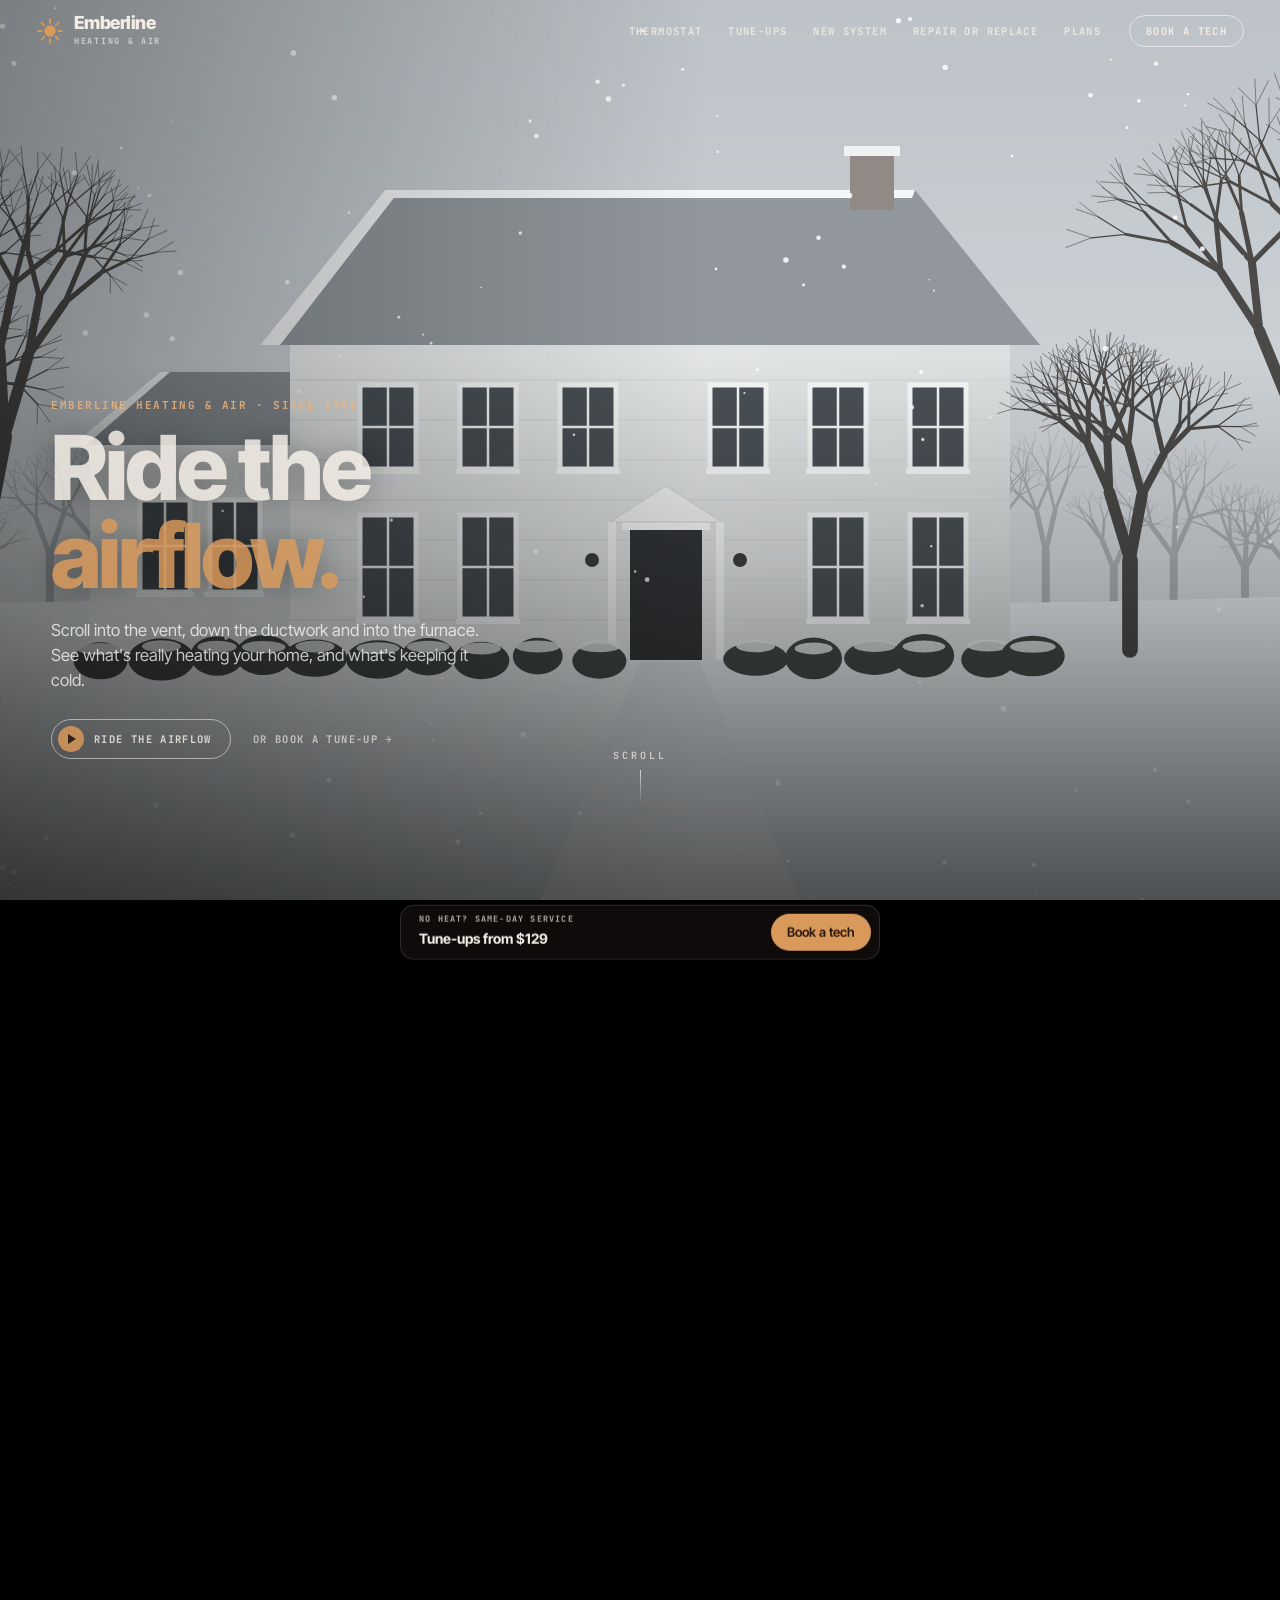
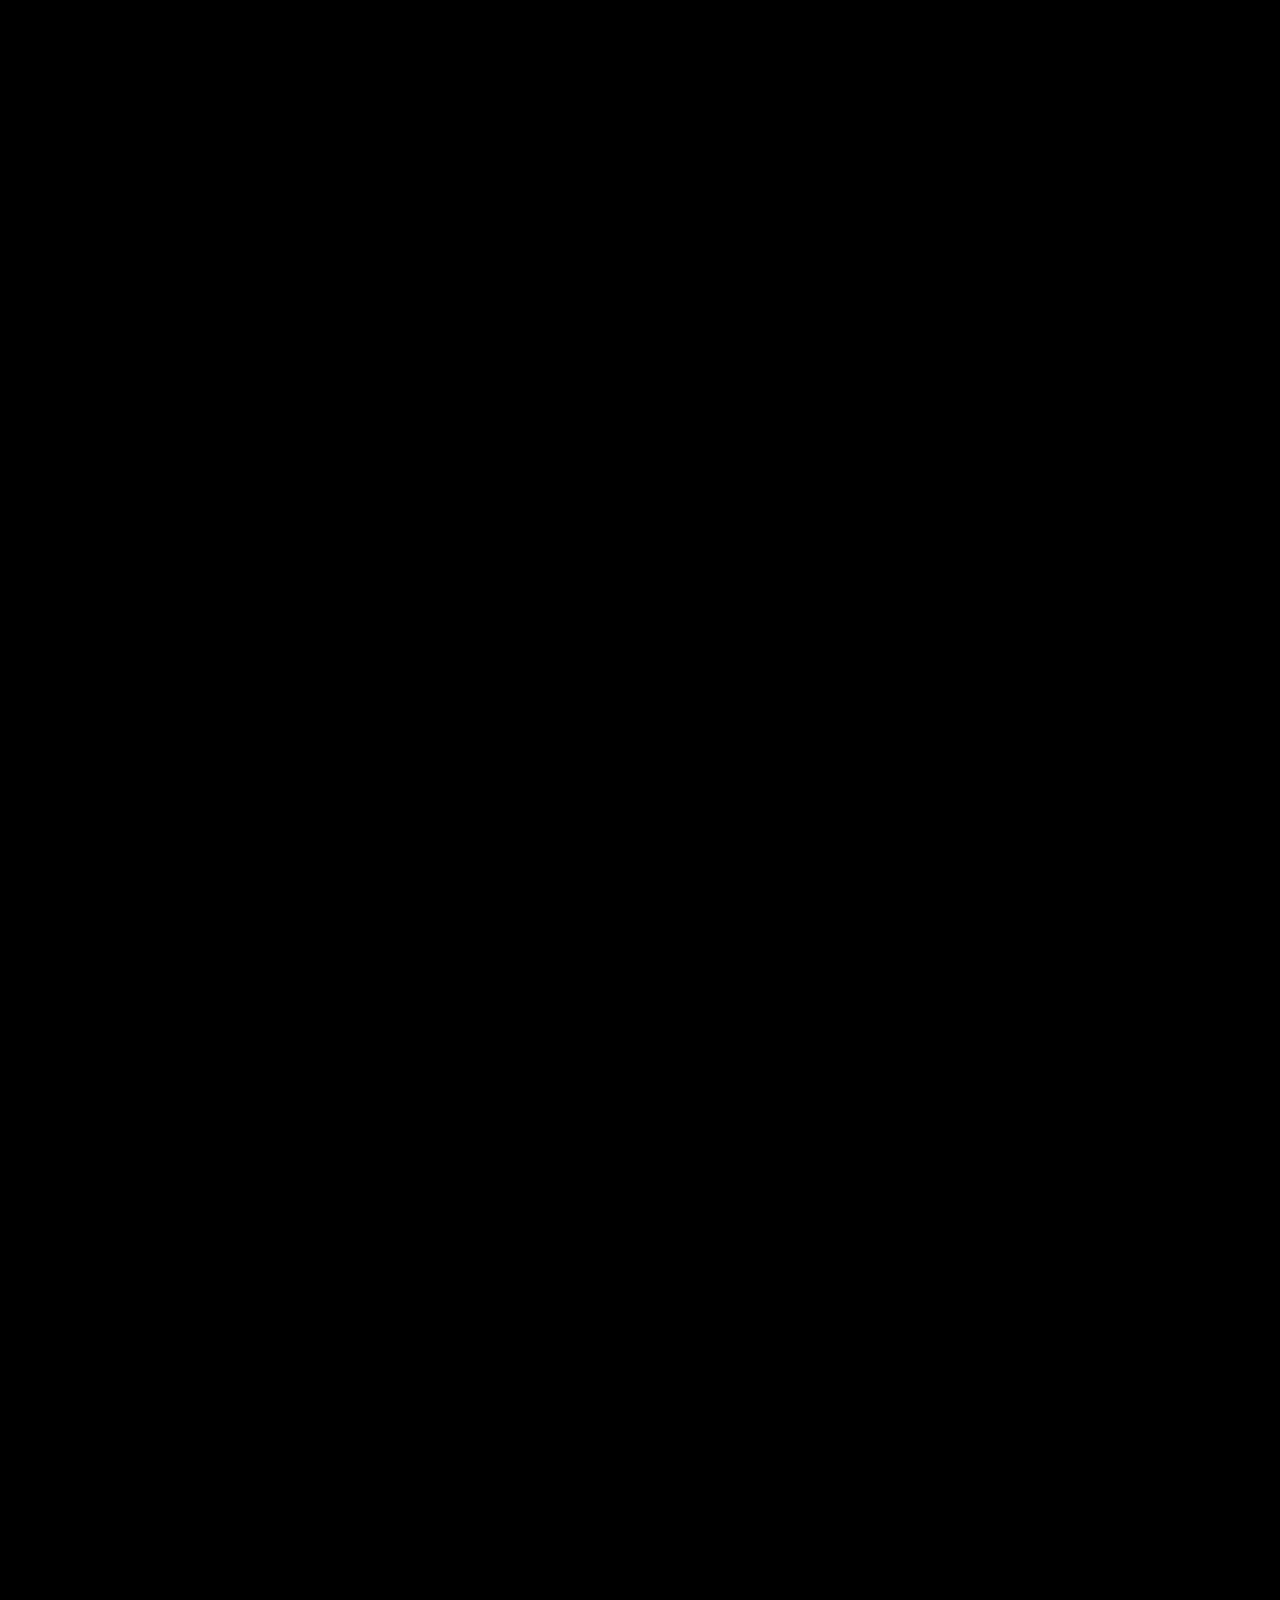
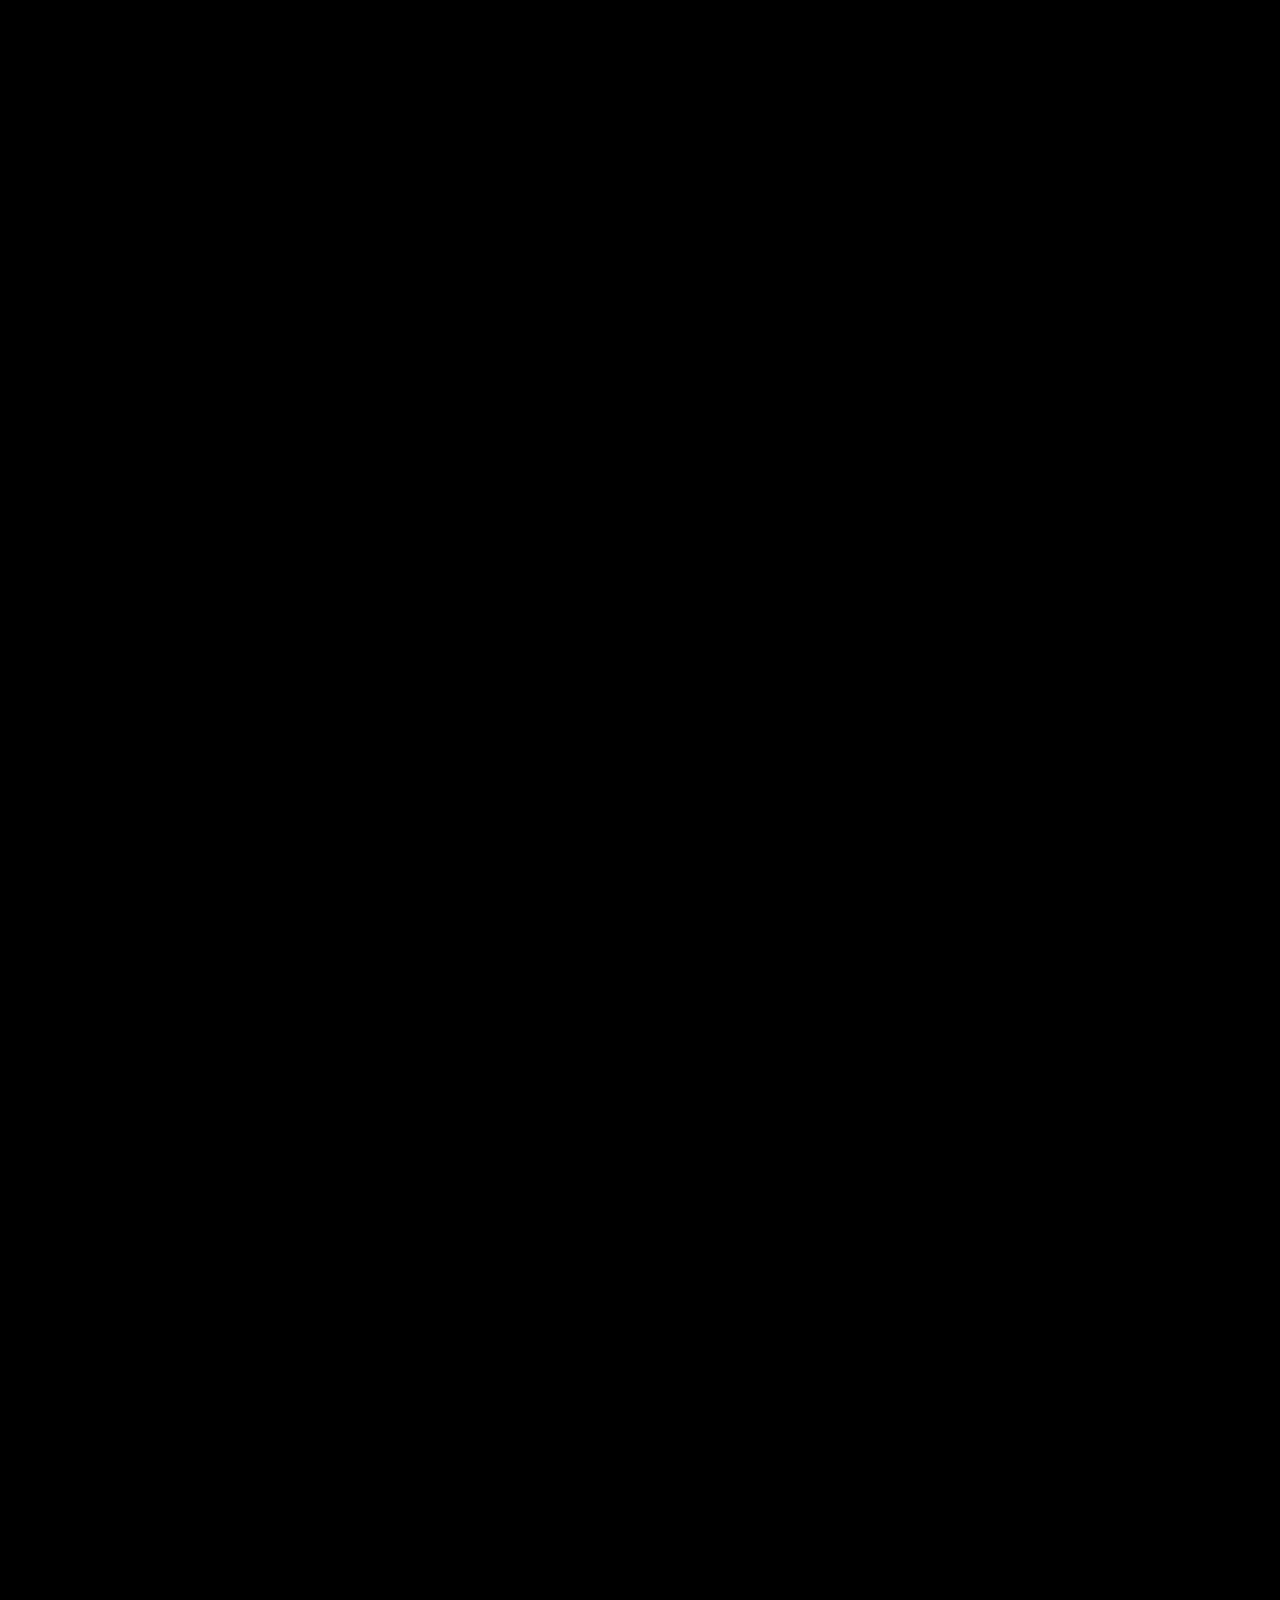
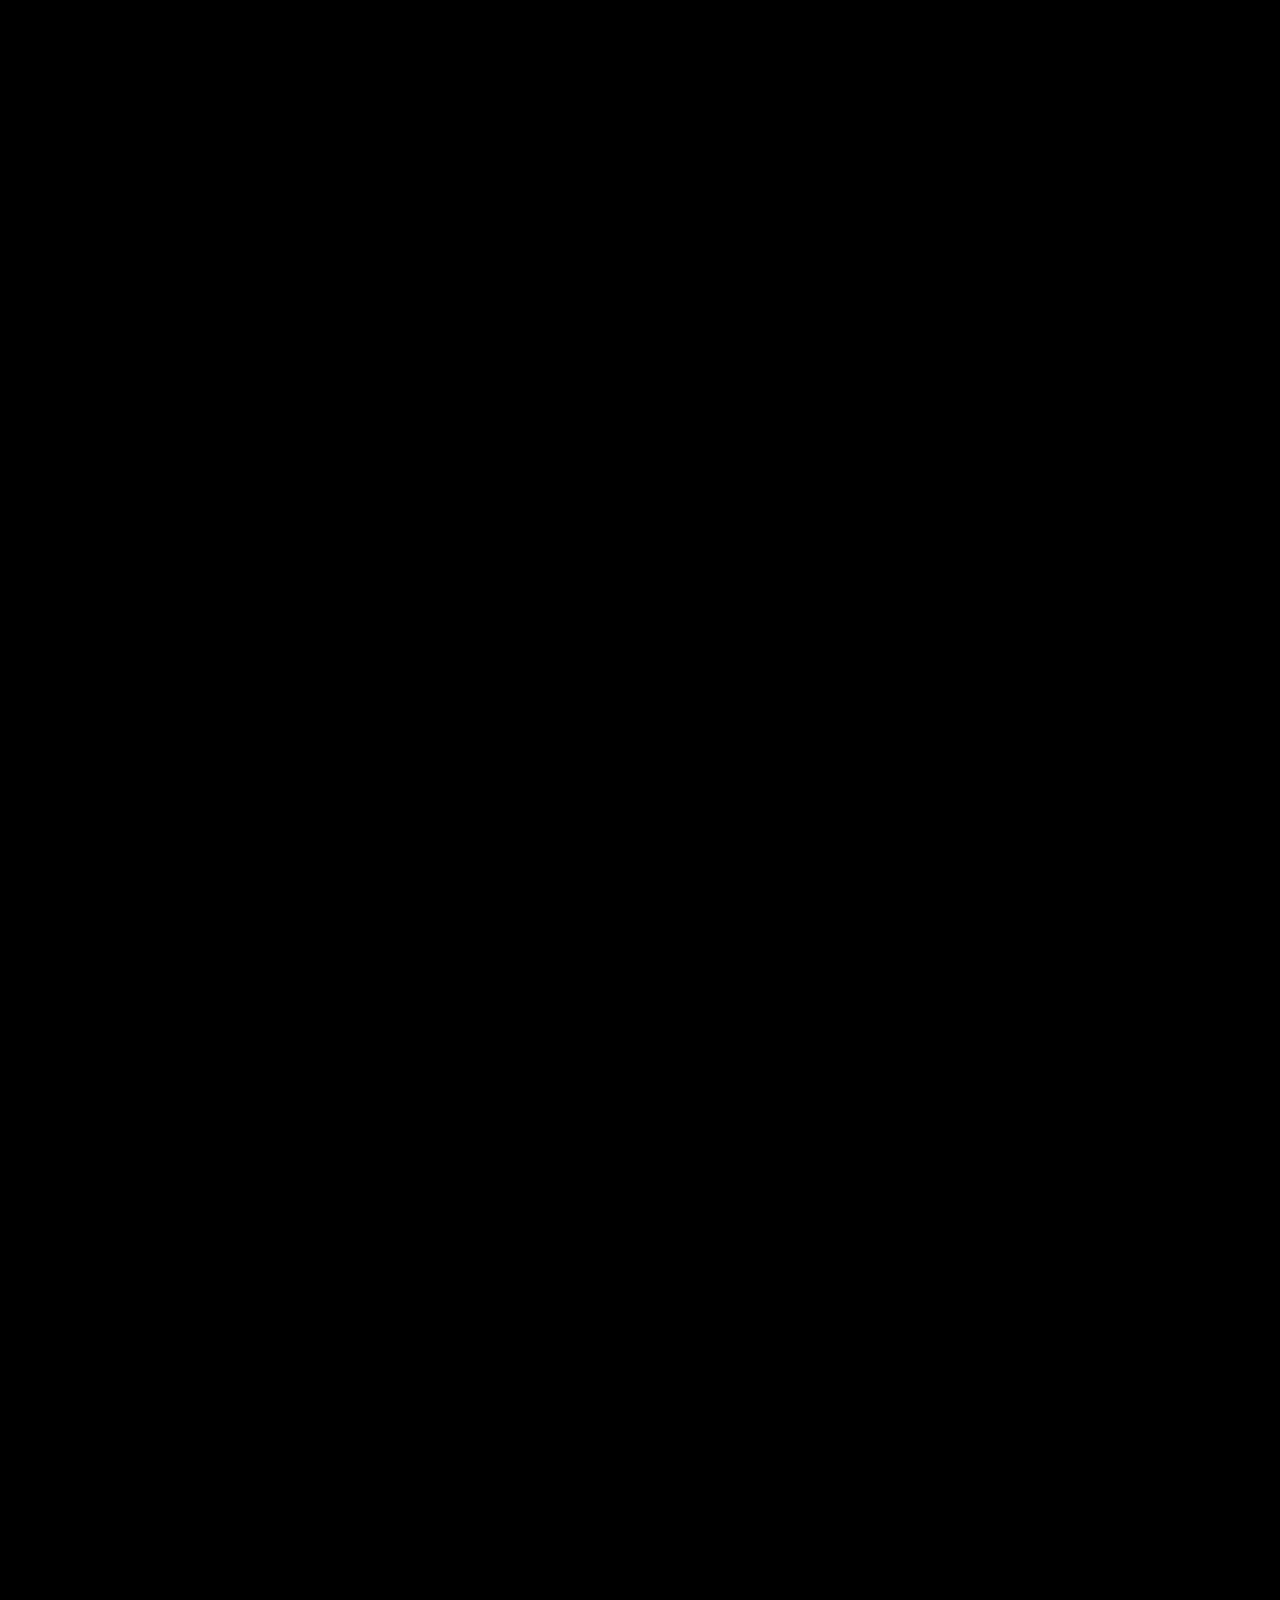
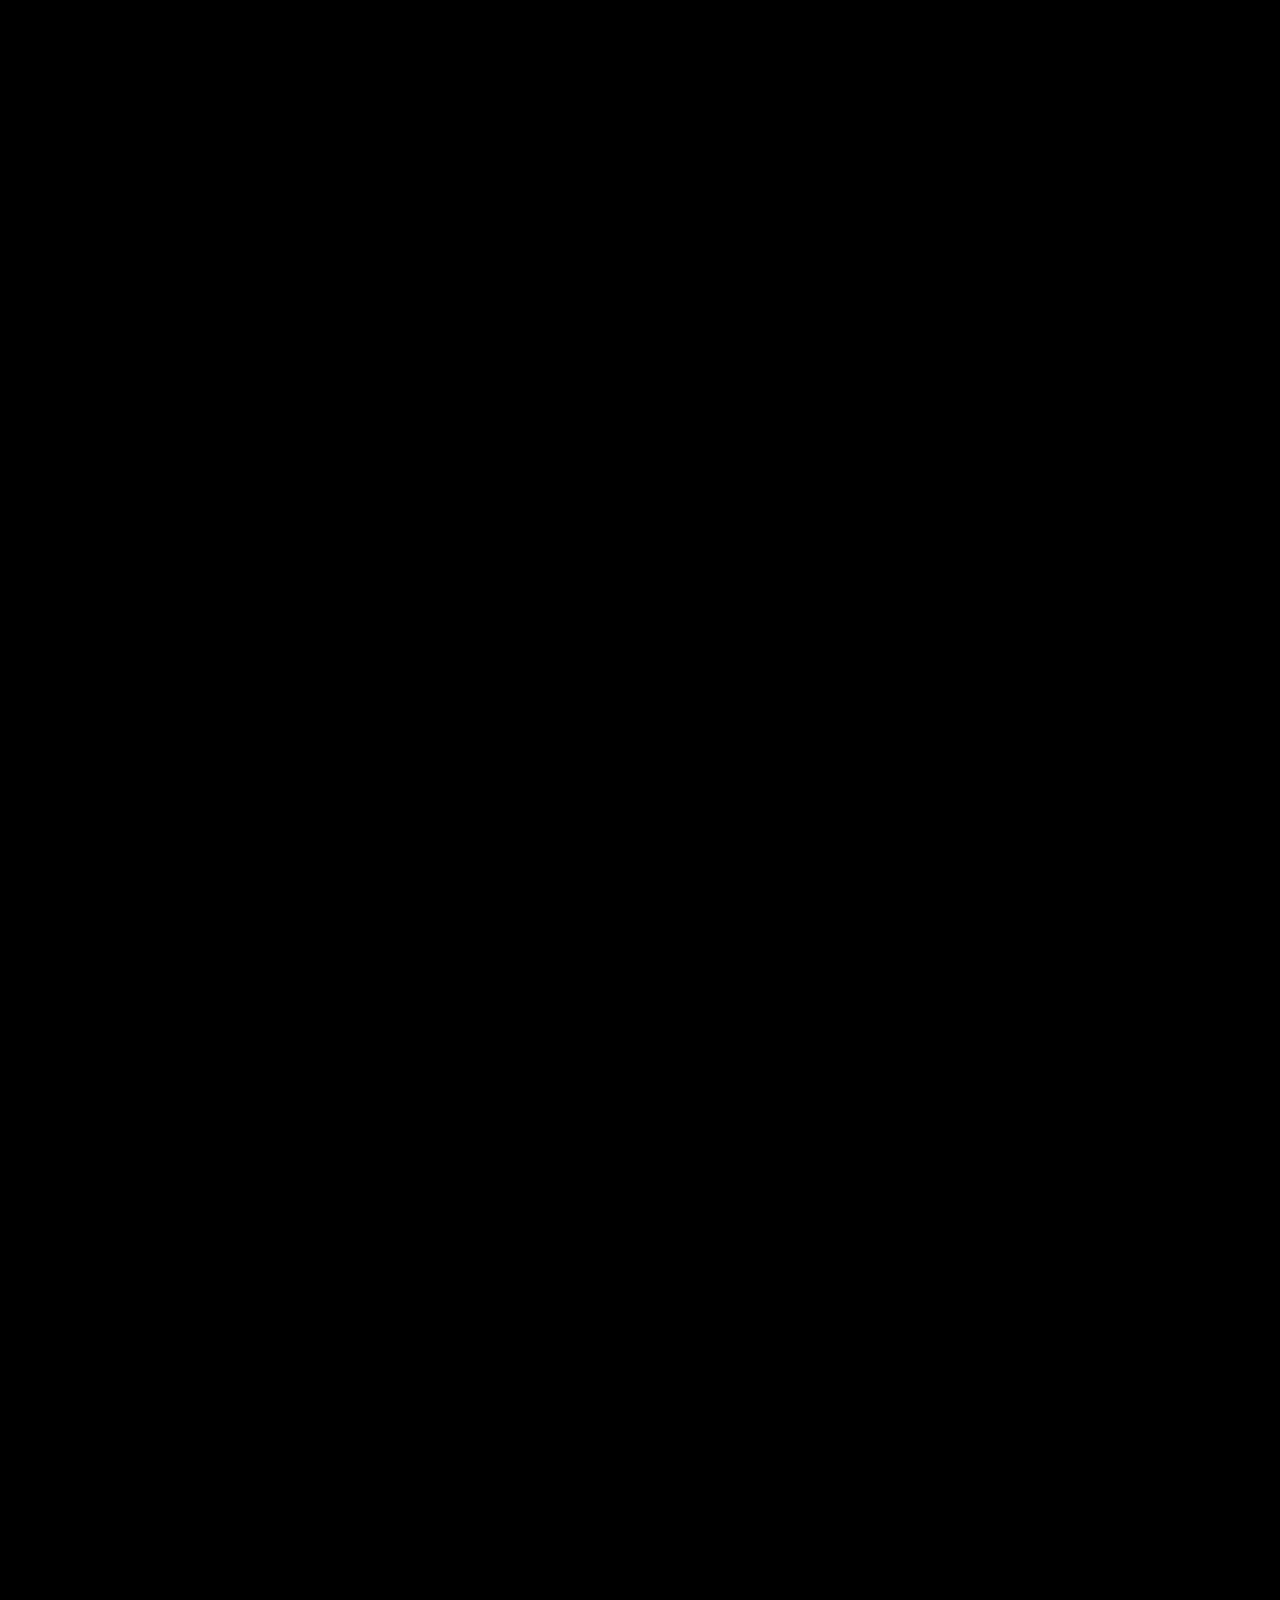
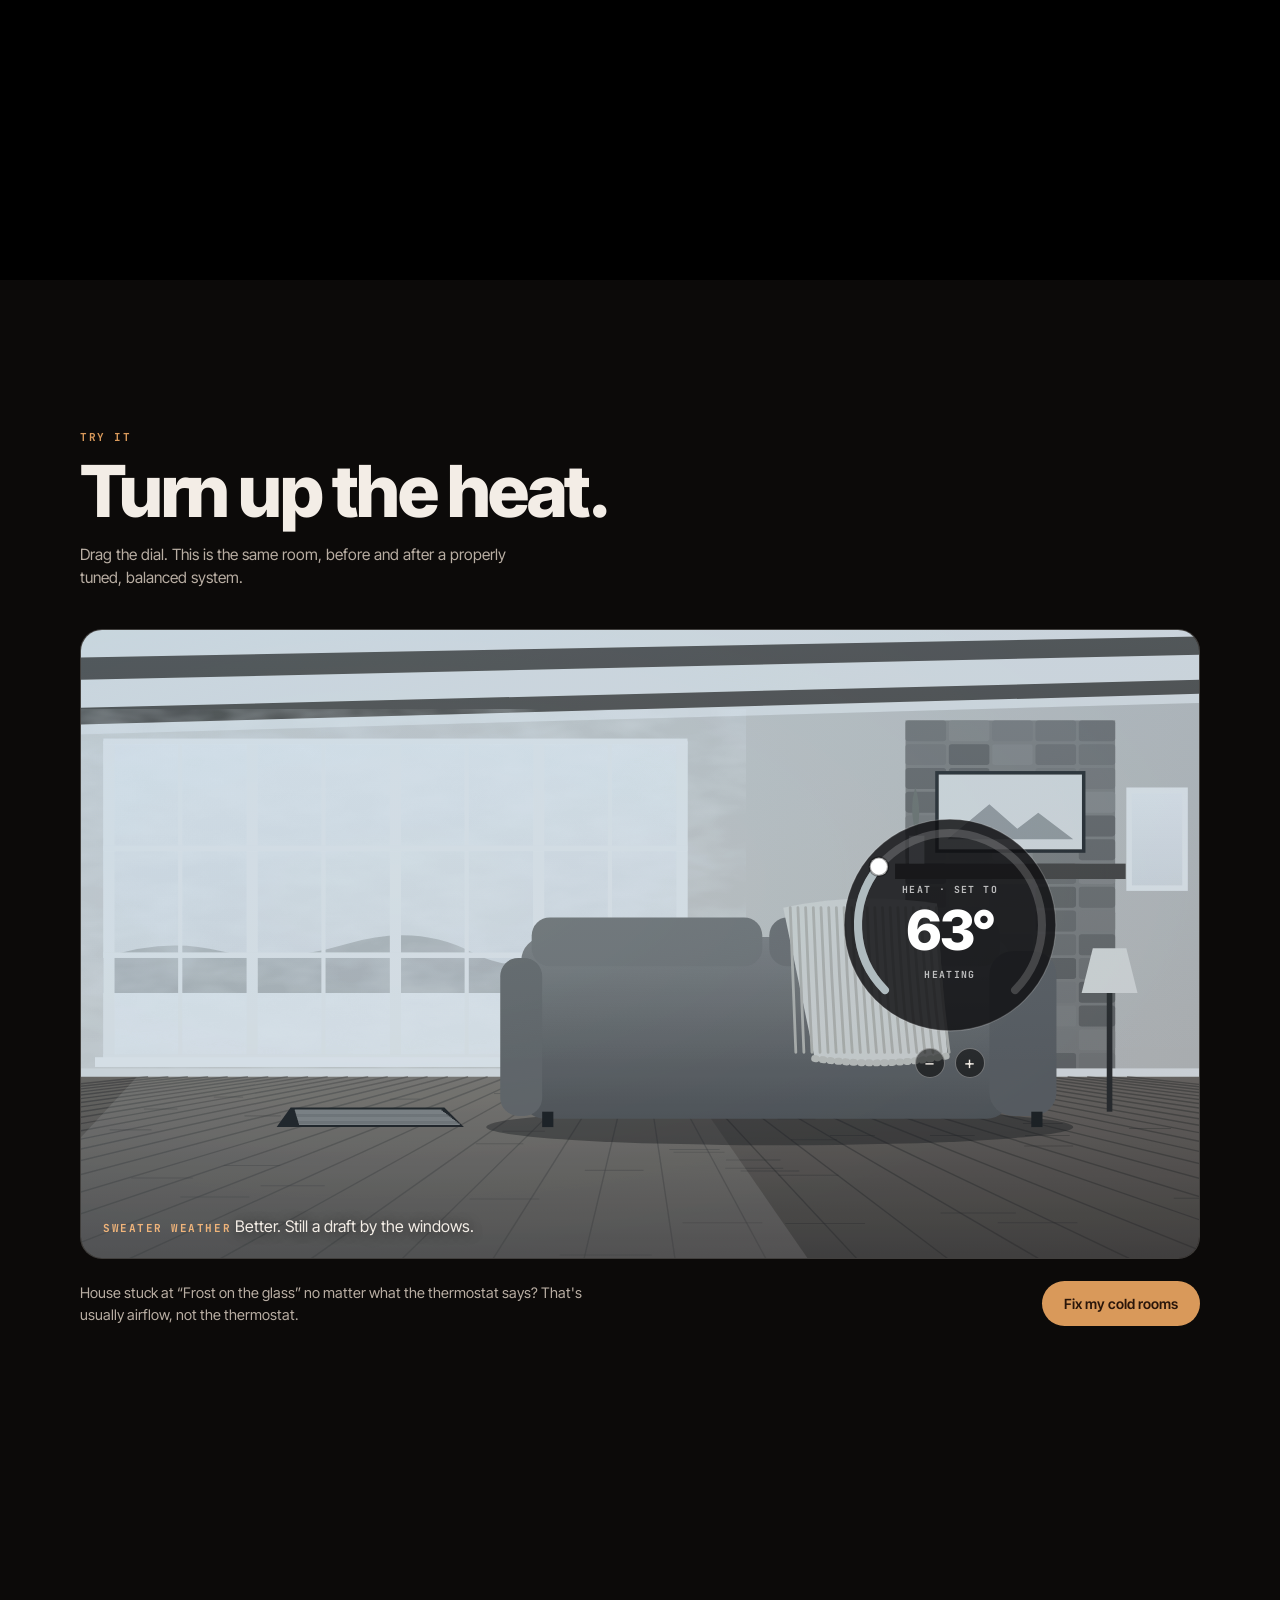
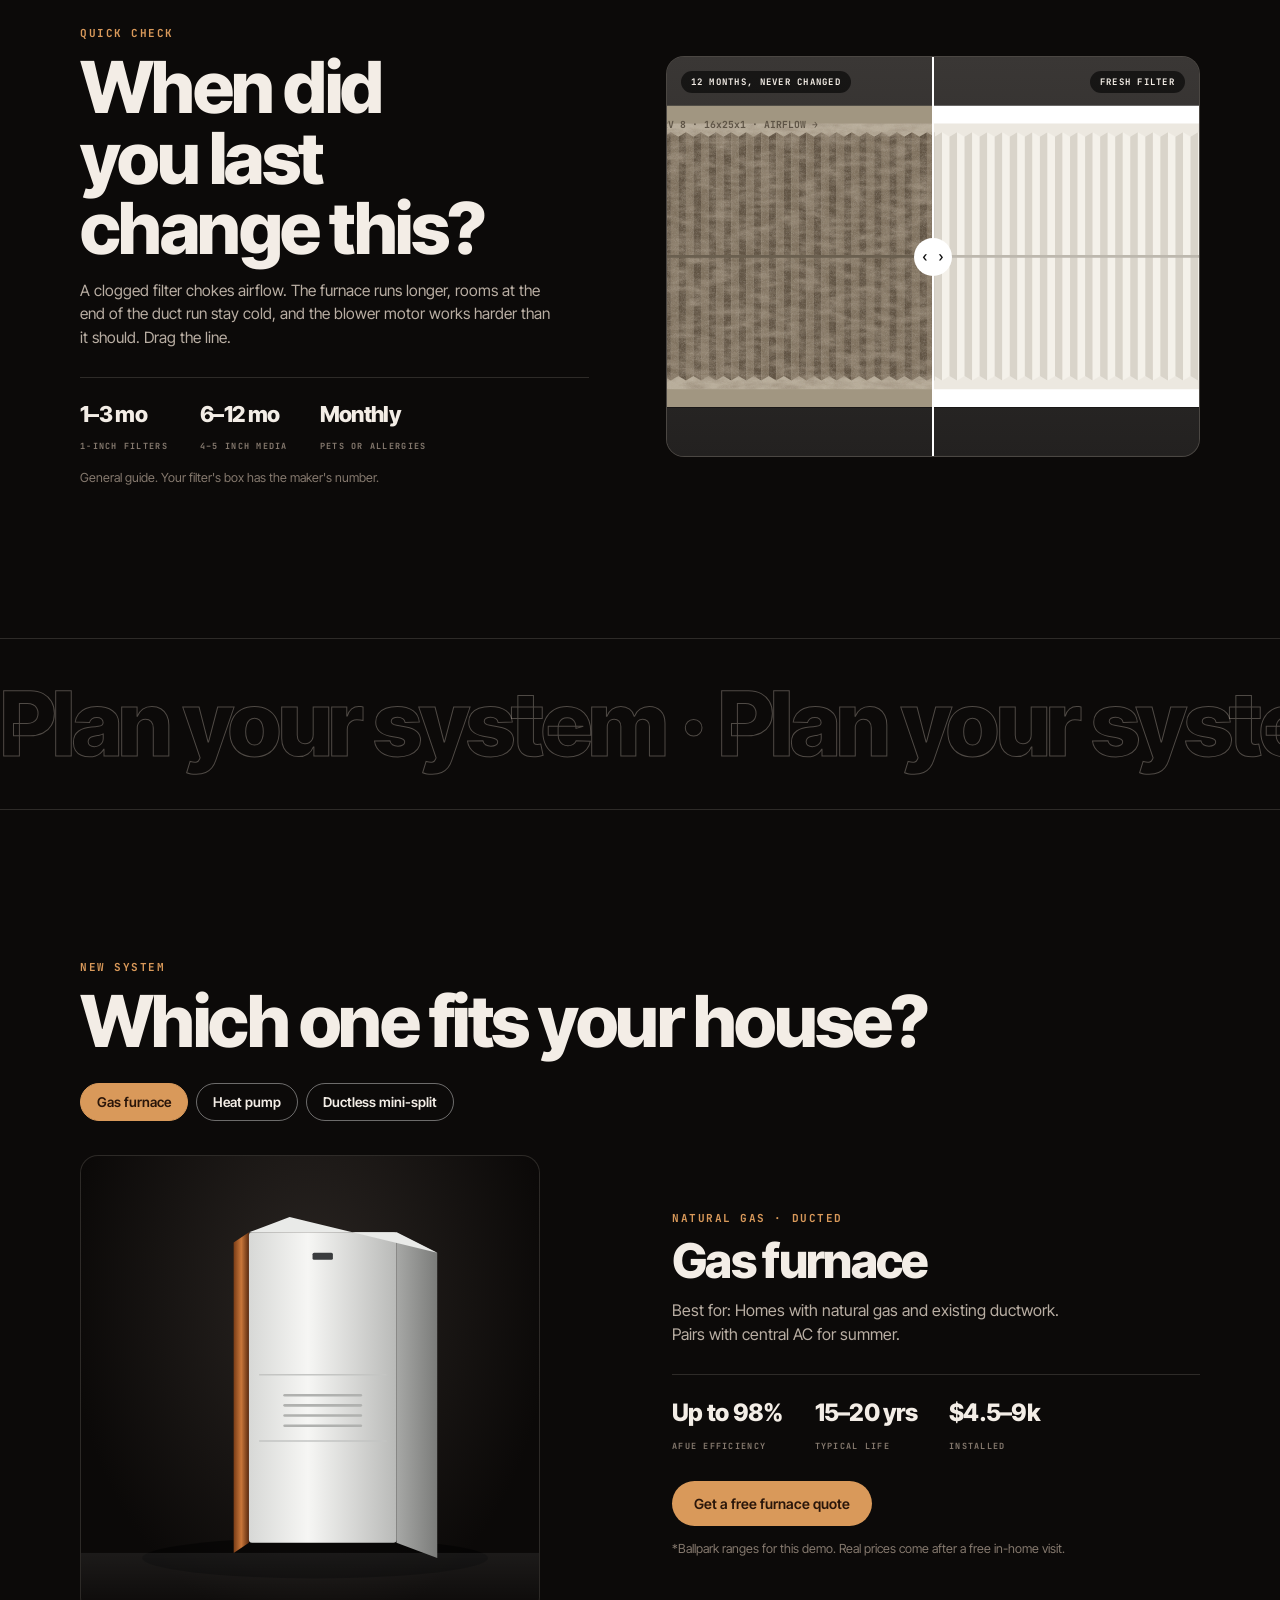
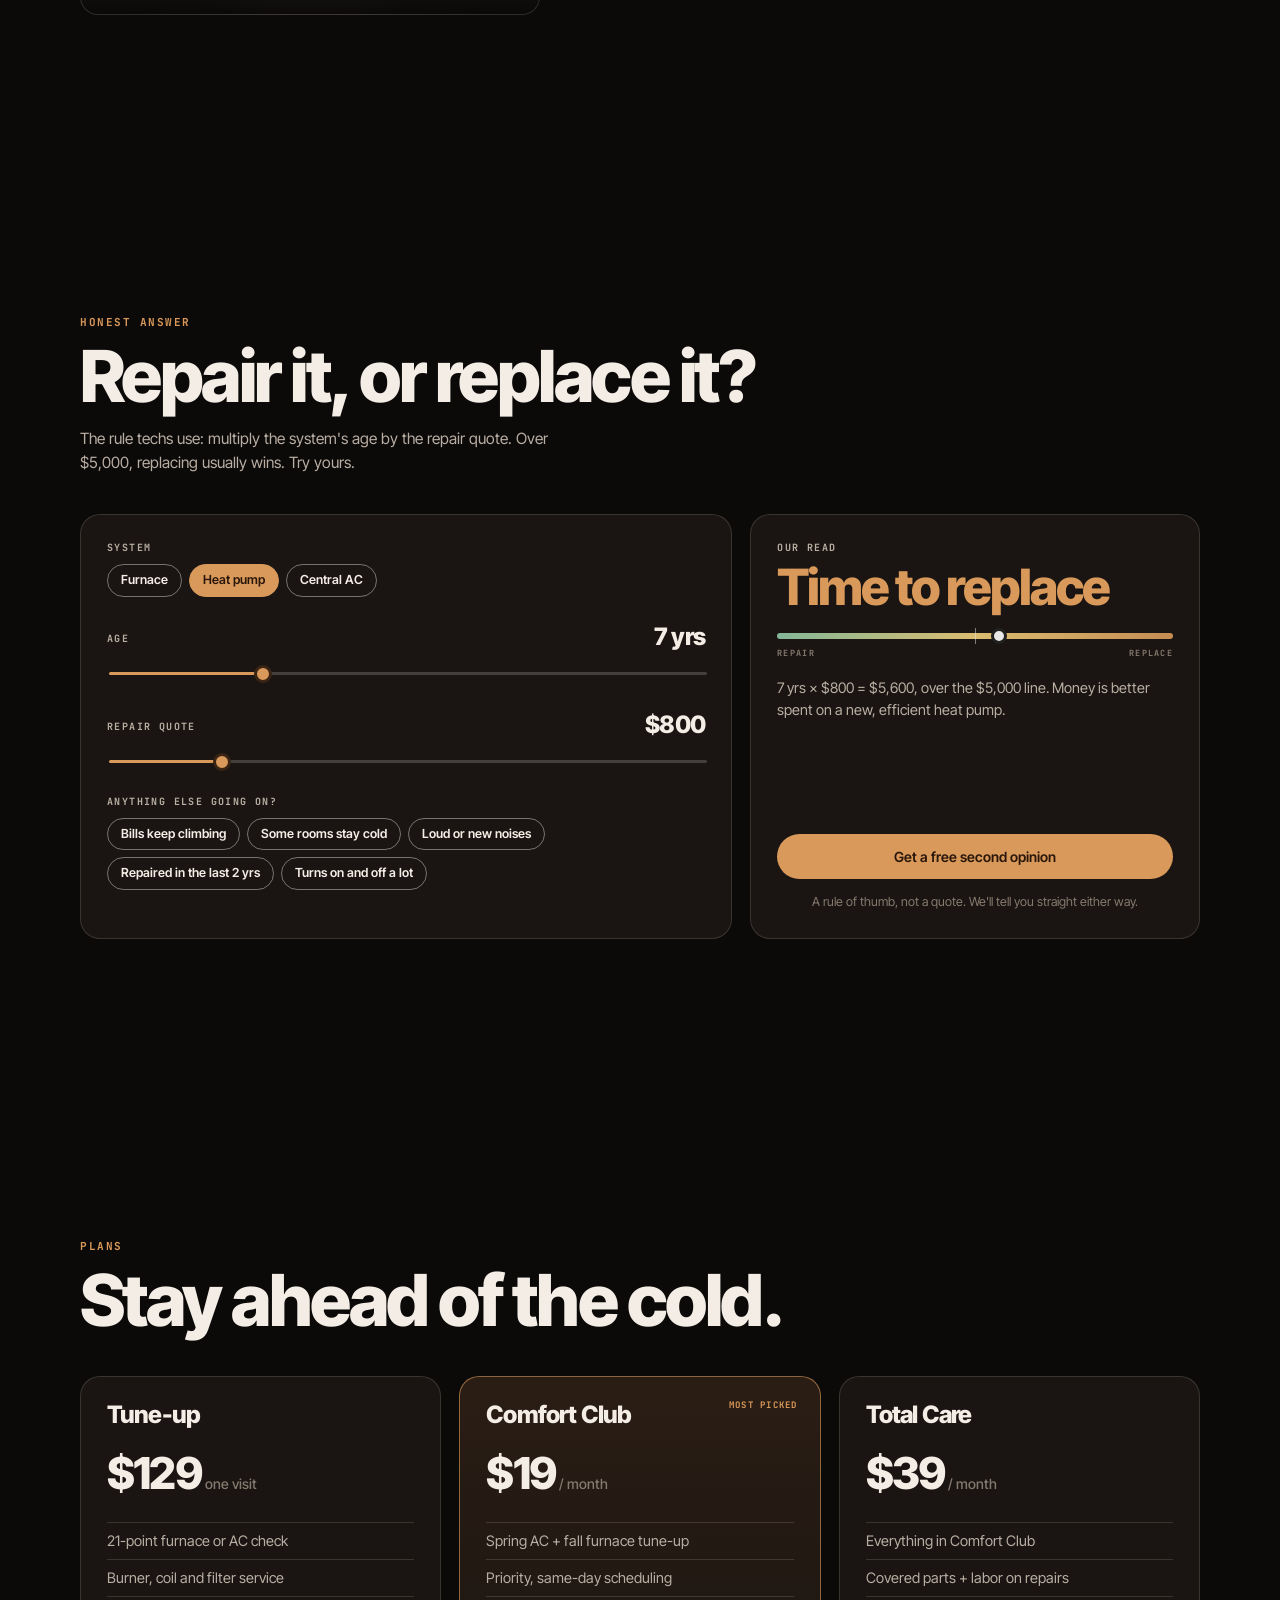
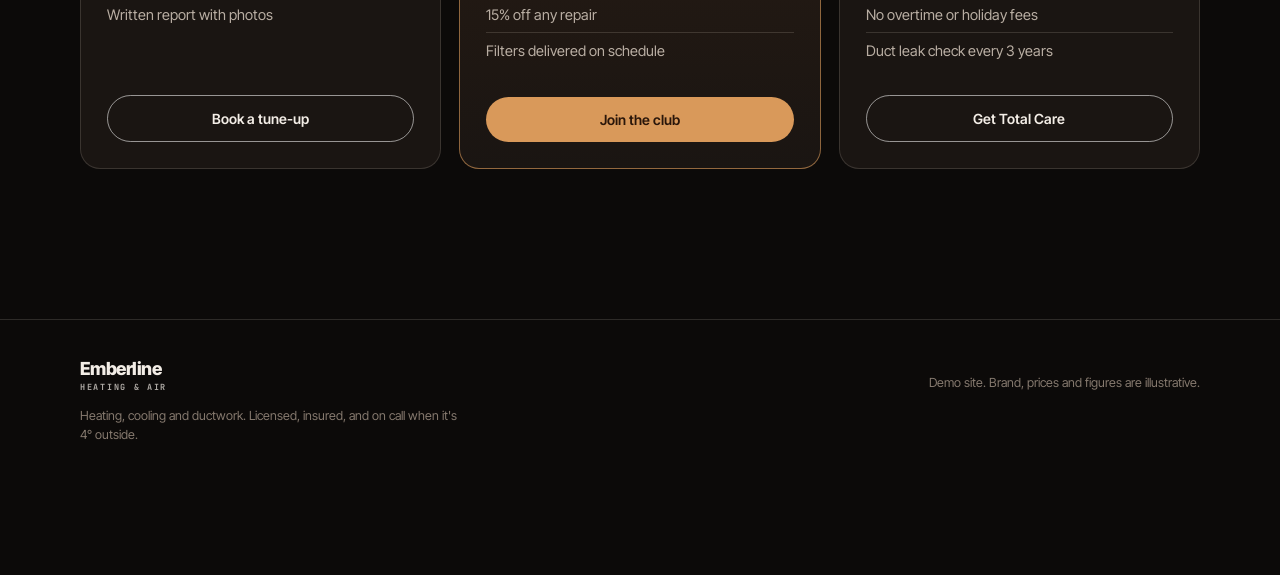
==== commit 25a98826: "Recreate Emberline HVAC scroll-driven landing page Scroll story (house, cold room, vent, ductwork, o" ====
--- a/index.html
+++ b/index.html
@@ -1,291 +1,354 @@
 <!doctype html>
-<html lang="hu">
+<html lang="en">
 <head>
   <meta charset="utf-8">
   <meta name="viewport" content="width=device-width, initial-scale=1">
-  <title>Aranykapu Zenekar Webshop – A hangok érintése</title>
-  <meta name="description" content="Az Aranykapu Zenekar webshopja: mesekönyvek, gyermek CD-k, ajándékok és koncert belépőjegyek.">
-  <meta name="theme-color" content="#f9a9f5">
-  <link rel="icon" href="assets/img/cropped-site-logo.webp">
+  <title>Emberline Heating &amp; Air</title>
+  <meta name="description" content="Scroll into the vent, down the ductwork and into the furnace. See what's really heating your home, and what's keeping it cold.">
   <link rel="preconnect" href="https://fonts.googleapis.com">
   <link rel="preconnect" href="https://fonts.gstatic.com" crossorigin>
-  <link href="https://fonts.googleapis.com/css2?family=Archivo:wdth,wght@62..125,400..900&family=Caveat:wght@600;700&family=Oxygen:wght@400;700&display=swap" rel="stylesheet">
-  <link rel="stylesheet" href="assets/css/style.css">
+  <link href="https://fonts.googleapis.com/css2?family=Inter+Tight:wght@400;500;600;700;800&family=JetBrains+Mono:wght@500;700&display=swap" rel="stylesheet">
+  <link rel="stylesheet" href="css/style.css">
 </head>
-<body data-page="home">
-  <div id="site-header"></div>
-
-  <main>
-    <!-- Hero -->
-    <section class="hero">
-      <div class="wrap hero-grid">
-        <div>
-          <span class="eyebrow reveal">Aranykapu Zenekar Webshop</span>
-          <h1 class="display" style="margin-top:18px">
-            <span class="split-line"><span>A hangok</span></span>
-            <span class="split-line"><span class="script">érintése</span></span>
-          </h1>
-          <p class="lead reveal reveal-d1">Mesekönyvek, gyermek CD-k, ajándékok és koncertjegyek az Aranykapu Zenekartól – gyönyörű magyar népdalokkal és saját aranykapus dalokkal.</p>
-          <div class="hero-ctas reveal reveal-d2">
-            <a class="btn" href="termekek.html">Irány a webshop</a>
-            <a class="btn btn-ghost" href="termekek.html?kategoria=belepojegy">Koncertjegyek</a>
+<body>
+
+<header class="site-header" id="top">
+  <a class="brand" href="#top" aria-label="Emberline Heating &amp; Air, home">
+    <svg class="brand-mark" viewBox="0 0 32 32" aria-hidden="true">
+      <circle cx="16" cy="16" r="6.5" fill="currentColor"/>
+      <g stroke="currentColor" stroke-width="2.2" stroke-linecap="round">
+        <path d="M16 2.5v4M16 25.5v4M2.5 16h4M25.5 16h4M6.4 6.4l2.9 2.9M22.7 22.7l2.9 2.9M6.4 25.6l2.9-2.9M22.7 9.3l2.9-2.9"/>
+      </g>
+    </svg>
+    <span class="brand-text">Emberline<small>Heating &amp; Air</small></span>
+  </a>
+  <nav class="nav" aria-label="Main">
+    <a href="#thermostat">Thermostat</a>
+    <a href="#tune-ups">Tune-ups</a>
+    <a href="#systems">New system</a>
+    <a href="#repair">Repair or replace</a>
+    <a href="#plans">Plans</a>
+  </nav>
+  <button class="btn-outline" type="button" data-book>Book a tech</button>
+</header>
+
+<!-- ============ SCROLL STORY ============ -->
+<section class="story" id="story" aria-label="Follow the airflow">
+  <div class="stage">
+
+    <div class="scene" data-art="house" data-zoom="0.5" data-origin="50% 60%">
+      <div class="art"></div>
+      <canvas class="snow" aria-hidden="true"></canvas>
+      <div class="scrim"></div>
+      <div class="copy copy-hero">
+        <p class="eyebrow">Emberline Heating &amp; Air · Since 1998</p>
+        <h1>Ride the <em>airflow.</em></h1>
+        <p>Scroll into the vent, down the ductwork and into the furnace. See what's really heating your home, and what's keeping it cold.</p>
+        <div class="hero-actions">
+          <a class="btn-play" href="#scene-room"><span class="play" aria-hidden="true"></span>Ride the airflow</a>
+          <a class="link-arrow" href="#" data-book>or book a tune-up →</a>
+        </div>
+      </div>
+    </div>
+
+    <div class="scene" data-art="room-cold" data-zoom="2.6" data-origin="27% 79%" data-temp="61" data-place="Living room">
+      <div class="art"></div>
+      <div class="scrim"></div>
+      <div class="copy">
+        <p class="eyebrow">7:02 AM · Thermostat says 68°</p>
+        <h2>Frost. On the inside of the glass.</h2>
+        <p>The thermostat says one thing, the room says another. Let's follow the air and find out why.</p>
+      </div>
+    </div>
+
+    <div class="scene" data-art="vent" data-zoom="7" data-origin="50% 68%" data-temp="61" data-place="Floor register">
+      <div class="art"></div>
+    </div>
+
+    <div class="scene" data-art="duct" data-zoom="0.6" data-origin="50% 50%" data-temp="62" data-place="Supply duct">
+      <div class="art"></div>
+      <div class="scrim"></div>
+      <div class="copy">
+        <p class="eyebrow">Ductwork</p>
+        <h2>Up to 30% never makes it.</h2>
+        <p>In a typical house, 20–30% of the air moving through the ducts is lost to leaks, holes and loose joints (ENERGY STAR). We find them and seal them.</p>
+      </div>
+    </div>
+
+    <div class="scene" data-art="outside" data-zoom="0.25" data-origin="50% 45%">
+      <div class="art"></div>
+      <div class="scrim"></div>
+      <div class="copy">
+        <p class="eyebrow">Outside unit</p>
+        <h2>Now the other half.</h2>
+        <p>Your heat pump or AC lives outside all year: leaves, pollen, ice and summer storms. Here's what we look at.</p>
+      </div>
+    </div>
+
+    <div class="scene scene-exploded" data-art="exploded" data-zoom="0" data-origin="50% 50%">
+      <span class="anchor" id="tune-ups"></span>
+      <div class="art"></div>
+      <div class="scrim scrim-right"></div>
+      <div class="checklist" aria-label="21-point tune-up">
+        <div class="checklist-head"><span>21-point tune-up</span><span class="checklist-count">0/8</span></div>
+        <ul>
+          <li>Clean condenser coil</li>
+          <li>Check refrigerant charge</li>
+          <li>Test capacitor + contactor</li>
+          <li>Measure motor amp draw</li>
+          <li>Tighten electrical connections</li>
+          <li>Clear drain line</li>
+          <li>Inspect heat exchanger</li>
+          <li>Test CO + safety switches</li>
+        </ul>
+      </div>
+      <div class="copy copy-right">
+        <p class="eyebrow">Tune-up</p>
+        <h2>Every part, checked.</h2>
+        <p>We take the whole unit apart in our heads, and the parts that matter with our hands.</p>
+      </div>
+    </div>
+
+    <div class="scene" data-art="furnace" data-zoom="3" data-origin="50% 42%" data-temp="66" data-place="Furnace">
+      <div class="art"></div>
+      <div class="scrim scrim-right"></div>
+      <div class="copy copy-right">
+        <p class="eyebrow">Burners</p>
+        <h2>Blue flame. Good sign.</h2>
+        <p>Steady blue flames mean clean, efficient combustion. Lazy yellow flames mean it's time for a tune-up and a check of your CO detector.</p>
+      </div>
+    </div>
+
+    <div class="scene" data-art="room-warm" data-zoom="0" data-origin="50% 50%" data-temp="70" data-place="Living room">
+      <div class="art"></div>
+      <div class="scrim"></div>
+      <div class="copy">
+        <p class="eyebrow">Same room · 7:02 AM</p>
+        <h2>Warm. Finally.</h2>
+        <p>Sealed ducts, a clean filter and a tuned burner. Same thermostat setting, every room actually gets there.</p>
+        <a class="btn" href="#" data-book>Book a tune-up</a>
+      </div>
+    </div>
+
+    <div class="temp-badge" aria-live="off">
+      <span class="temp-bar"><i></i></span>
+      <span class="temp-label">Indoor temp</span>
+      <span class="temp-value">61°</span>
+      <span class="temp-place">Living room</span>
+    </div>
+    <div class="scroll-hint" aria-hidden="true">Scroll</div>
+  </div>
+  <span class="anchor" id="scene-room"></span>
+</section>
+
+<main class="content">
+
+  <!-- ============ THERMOSTAT DIAL ============ -->
+  <section class="section" id="thermostat">
+    <div class="wrap">
+      <p class="eyebrow">Try it</p>
+      <h2 class="title">Turn up the heat.</h2>
+      <p class="lede">Drag the dial. This is the same room, before and after a properly tuned, balanced system.</p>
+
+      <div class="dial-card">
+        <div class="dial-room" data-art="room-dial"></div>
+        <div class="dial-tint-cold"></div>
+        <div class="dial-tint-warm"></div>
+        <div class="dial-frost"></div>
+        <div class="dial-status">
+          <span class="eyebrow dial-status-tag">Sweater weather</span>
+          <span class="dial-status-text">Better. Still a draft by the windows.</span>
+        </div>
+        <div class="dial">
+          <svg viewBox="0 0 200 200" class="dial-svg" role="slider" tabindex="0"
+               aria-label="Thermostat set temperature" aria-valuemin="58" aria-valuemax="74" aria-valuenow="63">
+            <circle cx="100" cy="100" r="92" class="dial-body"/>
+            <path class="dial-track" d=""/>
+            <path class="dial-fill" d=""/>
+            <circle class="dial-knob" r="8" cx="0" cy="0"/>
+            <text x="100" y="72" class="dial-mode">HEAT · SET TO</text>
+            <text x="100" y="122" class="dial-temp">63°</text>
+            <text x="100" y="146" class="dial-sub">HEATING</text>
+          </svg>
+          <div class="dial-buttons">
+            <button type="button" class="dial-btn" data-step="-1" aria-label="Lower temperature">−</button>
+            <button type="button" class="dial-btn" data-step="1" aria-label="Raise temperature">+</button>
           </div>
-          <div class="hero-stats reveal reveal-d3">
-            <div><strong>2013</strong><span>óta zenélünk</span></div>
-            <div><strong>10</strong><span>megjelent lemez</span></div>
-            <div><strong>1–10</strong><span>éves korosztálynak</span></div>
+        </div>
+      </div>
+
+      <div class="dial-foot">
+        <p>House stuck at “Frost on the glass” no matter what the thermostat says? That's usually airflow, not the thermostat.</p>
+        <a class="btn" href="#" data-book>Fix my cold rooms</a>
+      </div>
+    </div>
+  </section>
+
+  <!-- ============ FILTER CHECK ============ -->
+  <section class="section" id="filter">
+    <div class="wrap split">
+      <div>
+        <p class="eyebrow">Quick check</p>
+        <h2 class="title">When did you last change this?</h2>
+        <p class="lede">A clogged filter chokes airflow. The furnace runs longer, rooms at the end of the duct run stay cold, and the blower motor works harder than it should. Drag the line.</p>
+        <div class="stats">
+          <div><strong>1–3 mo</strong><span>1-inch filters</span></div>
+          <div><strong>6–12 mo</strong><span>4–5 inch media</span></div>
+          <div><strong>Monthly</strong><span>Pets or allergies</span></div>
+        </div>
+        <p class="fine">General guide. Your filter's box has the maker's number.</p>
+      </div>
+      <div class="compare" style="--pos:50%">
+        <div class="compare-layer compare-clean" data-art="filter-clean"></div>
+        <div class="compare-layer compare-dirty" data-art="filter-dirty"></div>
+        <span class="compare-tag compare-tag-dirty">12 months, never changed</span>
+        <span class="compare-tag compare-tag-clean">Fresh filter</span>
+        <div class="compare-line" aria-hidden="true"><span>‹ ›</span></div>
+        <input class="compare-range" type="range" min="0" max="100" value="50" aria-label="Compare dirty and clean filter">
+      </div>
+    </div>
+  </section>
+
+  <div class="marquee" aria-hidden="true"><span>Plan your system · Plan your system · Plan your system · Plan your system ·&nbsp;</span><span>Plan your system · Plan your system · Plan your system · Plan your system ·&nbsp;</span></div>
+
+  <!-- ============ SYSTEMS ============ -->
+  <section class="section" id="systems">
+    <div class="wrap">
+      <p class="eyebrow">New system</p>
+      <h2 class="title">Which one fits your house?</h2>
+      <div class="chips" role="tablist" aria-label="System type">
+        <button class="chip is-on" role="tab" aria-selected="true" data-system="furnace">Gas furnace</button>
+        <button class="chip" role="tab" aria-selected="false" data-system="heatpump">Heat pump</button>
+        <button class="chip" role="tab" aria-selected="false" data-system="minisplit">Ductless mini-split</button>
+      </div>
+      <div class="system" role="tabpanel">
+        <div class="system-art"></div>
+        <div class="system-info">
+          <p class="eyebrow system-kicker"></p>
+          <h3 class="system-name"></h3>
+          <p class="system-best"></p>
+          <div class="stats system-stats"></div>
+          <a class="btn system-cta" href="#" data-book></a>
+          <p class="fine">*Ballpark ranges for this demo. Real prices come after a free in-home visit.</p>
+        </div>
+      </div>
+    </div>
+  </section>
+
+  <!-- ============ REPAIR OR REPLACE ============ -->
+  <section class="section" id="repair">
+    <div class="wrap">
+      <p class="eyebrow">Honest answer</p>
+      <h2 class="title">Repair it, or replace it?</h2>
+      <p class="lede">The rule techs use: multiply the system's age by the repair quote. Over $5,000, replacing usually wins. Try yours.</p>
+
+      <div class="calc">
+        <form class="calc-in panel" onsubmit="return false">
+          <p class="label">System</p>
+          <div class="chips chips-sm" data-group="system">
+            <button type="button" class="chip" data-v="furnace">Furnace</button>
+            <button type="button" class="chip is-on" data-v="heatpump">Heat pump</button>
+            <button type="button" class="chip" data-v="ac">Central AC</button>
           </div>
-        </div>
-        <div class="hero-stage" aria-hidden="true">
-          <div class="blob"></div>
-          <div class="float-card c2"><img src="assets/img/borito-edesanyasimogat-elolap-vol13-kicsi.webp" alt=""></div>
-          <div class="float-card c1"><img src="assets/img/borito-aranymisi-cmyk.webp" alt=""></div>
-          <div class="float-card c3"><img src="assets/img/aludj-szivem-aludj-elolap.webp" alt=""></div>
-          <div class="hero-sticker"><span><b>Újdonság!</b>Arany Misi</span></div>
-        </div>
-      </div>
-    </section>
-
-    <div class="marquee" aria-hidden="true">
-      <div class="marquee-track">
-        <span>Könyvek</span><span>mesés</span><span>CD-k</span><span>dallamos</span><span>Ajándék</span><span>szívből</span><span>Belépőjegy</span><span>élő zene</span>
-        <span>Könyvek</span><span>mesés</span><span>CD-k</span><span>dallamos</span><span>Ajándék</span><span>szívből</span><span>Belépőjegy</span><span>élő zene</span>
-      </div>
-    </div>
-
-    <!-- Zenekar fotó -->
-    <section class="band">
-      <div class="wrap">
-        <figure class="band-photo reveal" style="margin:0">
-          <img src="assets/img/aranykapu-a38.webp" alt="Az Aranykapu Zenekar tagjai" width="1400" height="581">
-          <figcaption>Aranykapu Zenekar Webshop <span>✦</span></figcaption>
-        </figure>
-      </div>
-    </section>
-
-    <!-- Újdonság + Édesanya simogat -->
-    <section class="section bg-white">
-      <div class="wrap">
-        <div class="feature">
-          <a class="feature-media reveal" href="termek.html?t=aranymisi-es-baratai-mesefuzet">
-            <span class="tag">Újdonság!</span>
-            <div class="frame"><img src="assets/img/borito-aranymisi-cmyk.webp" alt="Arany Misi és barátai mesefüzet" loading="lazy"></div>
-          </a>
-          <div class="reveal reveal-d1">
-            <span class="eyebrow">Mesefüzet</span>
-            <h3 class="display">Aranymisi és barátai <span class="script">mesefüzet</span></h3>
-            <div class="prose">
-              <p>Arany Misi és barátai bábos mesekoncertünk az Aranykapu zenekarral 2020-ban indult el.</p>
-              <p>Azóta is töretlen sikerrel játsszuk a 0-7 éves korosztálynak és szüleiknek.<br>Ebből a kedves történetből született meg Irsai Tenzi akvarell-festményeivel mesefüzetünk.<br>A mesejáték összes dala megtalálható a könyvben, QR kód segítségével meghallgatható.<br>Olyan, mintha hazavinnétek a koncertet.</p>
-            </div>
-            <div class="feature-buy" data-buy="2820"></div>
+
+          <label class="range-row">
+            <span class="label">Age</span><output class="calc-age-out">7 yrs</output>
+            <input type="range" class="calc-age" min="1" max="25" value="7">
+          </label>
+          <label class="range-row">
+            <span class="label">Repair quote</span><output class="calc-quote-out">$800</output>
+            <input type="range" class="calc-quote" min="100" max="4000" step="50" value="800">
+          </label>
+
+          <p class="label">Anything else going on?</p>
+          <div class="chips chips-sm chips-multi" data-group="symptoms">
+            <button type="button" class="chip">Bills keep climbing</button>
+            <button type="button" class="chip">Some rooms stay cold</button>
+            <button type="button" class="chip">Loud or new noises</button>
+            <button type="button" class="chip">Repaired in the last 2 yrs</button>
+            <button type="button" class="chip">Turns on and off a lot</button>
           </div>
-        </div>
-
-        <div class="feature reverse">
-          <a class="feature-media reveal" href="termek.html?t=edesanya-simogat">
-            <div class="frame" style="background:#fff"><img src="assets/img/borito-edesanyasimogat-elolap-vol13-kicsi.webp" alt="Édesanya simogat" loading="lazy" style="object-fit:contain"></div>
-          </a>
-          <div class="reveal reveal-d1">
-            <span class="eyebrow">Könyv</span>
-            <h3 class="display">Édesanya <span class="script">simogat</span></h3>
-            <p class="lead" style="margin:0">Fejezetek a kisgyermekkori zenei nevelésről.</p>
-            <blockquote class="quote-card">
-              <p><strong>Ajánló:</strong></p>
-              <p>” Töreky Zsuzsi zenepedagógus a nevelés legegyszerűbb, mégis legfontosabb formájához, a közös játékhoz ad nem csak útmutatót, hanem segít eligazodni a népköltészet gyermekmondókáinak szerteágazó, de gazdagon kitáblázott útjain is. Zsuzsi gondosan és minden oldalról jól láthatóan helyezi ki könyvében az útjelzőket a szülők számára. “</p>
-              <p>Menjen hát mindenki bátran, kanyarodjon, gyorsítson vagy épp lassítson vele együtt! Álljon is meg, ha kell. Közben pedig szóljon a muzsika, lüktessenek a mondókák és játékdalok ritmusai!</p>
-              <footer><strong>Benedek Krisztina Mária</strong>Néptáncpedagógus, népi énekes, táncelméleti szakíró<br>” A Népművészet Ifjú Mestere “</footer>
-            </blockquote>
-            <div class="feature-buy" data-buy="1404"></div>
-          </div>
-        </div>
-      </div>
-    </section>
-
-    <div class="stripes" aria-hidden="true"></div>
-
-    <!-- Kedvencek: termékrács -->
-    <section class="section bg-soft">
-      <div class="wrap">
-        <div class="section-head">
-          <div>
-            <span class="eyebrow reveal">Webshop</span>
-            <h2 class="display section-title" style="margin-top:14px">
-              <span class="split-line"><span>Kedvencek</span></span>
-              <span class="split-line"><span>minden <span class="script" style="color:var(--pink-ink)">napra</span></span></span>
-            </h2>
-          </div>
-          <div class="chips reveal" id="home-chips" role="group" aria-label="Kategória szűrő">
-            <button class="chip is-active" data-cat="" aria-pressed="true">Összes</button>
-            <button class="chip" data-cat="konyv" aria-pressed="false">Könyvek</button>
-            <button class="chip" data-cat="cd" aria-pressed="false">CD-k</button>
-            <button class="chip" data-cat="ajandek" aria-pressed="false">Ajándék</button>
-          </div>
-        </div>
-        <div class="grid" id="home-grid"></div>
-      </div>
-    </section>
-
-    <!-- A hangok érintése – sötét szekció -->
-    <section class="section dark">
-      <div class="glow-lines" aria-hidden="true"></div>
-      <div class="wrap">
-        <div class="touch-grid">
-          <div>
-            <span class="eyebrow reveal">Altatódalok</span>
-            <h2 class="display section-title" style="margin-top:14px">
-              <span class="split-line"><span>A hangok</span></span>
-              <span class="split-line"><span class="script" style="color:var(--pink)">érintése</span></span>
-            </h2>
-            <div class="touch-quote reveal">
-              <strong>"A legelső dalunk, és ami legtovább is kísér minket az életben - amit édesanyánk énekel nekünk: az az altatódal.</strong><br>
-              Pár hangon billegő, súgó-búgó-simogató dalocska. 😊🥰<br>
-              De érzelmileg a legtöbbet adja anyának és gyermekének, a legközelebb hozza őket egymáshoz.<br>
-              Ezért is született meg Aludj, Szívem aludj című altatódalos cd-nk.
-              <em class="muted">Gyönyörű magyar népdalokkal (melyek komplex érzelmi- és értelmi tudást hordoznak), és saját aranykapus dalainkkal."</em>
-            </div>
-          </div>
-          <figure class="portrait reveal reveal-d1" style="margin:0">
-            <img src="assets/img/zsuzsibabos-01.webp" alt="Töreky Zsuzsi" loading="lazy">
-            <figcaption><a href="http://torekyzsuzsi.hu/" target="_blank" rel="noopener"><strong>Töreky Zsuzsi</strong>énekesnő, zenepedagógus</a></figcaption>
-          </figure>
-        </div>
-
-        <div class="album reveal">
-          <a class="album-cover" href="termek.html?t=aludj-szivem-aludj-cd"><img src="assets/img/aludj-szivem-aludj-elolap.webp" alt="Aludj szívem, aludj! cd" loading="lazy"></a>
-          <div>
-            <span class="eyebrow">CD</span>
-            <h3 class="display">Aludj szívem, <span class="script" style="color:var(--pink)">aludj!</span></h3>
-            <p class="lead" style="margin:0">Amivel a gyermekeid egy gyönyörű álomvilágba látogatnak.<br>16 altatódal és mondóka</p>
-            <div class="feature-buy" data-buy="500" data-dark></div>
-          </div>
-        </div>
-      </div>
-    </section>
-
-    <!-- Koncertek -->
-    <section class="section">
-      <div class="wrap">
-        <div class="section-head">
-          <div>
-            <span class="eyebrow reveal">Belépőjegy</span>
-            <h2 class="display section-title" style="margin-top:14px">
-              <span class="split-line"><span>Gyere el</span></span>
-              <span class="split-line"><span class="script" style="color:var(--pink-ink)">koncertünkre!</span></span>
-            </h2>
-          </div>
-          <a class="btn reveal" href="termekek.html?kategoria=belepojegy">Összes belépőjegy</a>
-        </div>
-        <div class="events" id="home-events"></div>
-      </div>
-    </section>
-
-    <div class="stripes" aria-hidden="true"></div>
-
-    <!-- Eddigi kiadványaink -->
-    <section class="section bg-white" style="padding-bottom:clamp(50px,7vw,90px)">
-      <div class="wrap section-head">
-        <div>
-          <span class="eyebrow reveal">Diszkográfia</span>
-          <h2 class="display section-title" style="margin-top:14px"><span class="split-line"><span>Eddigi</span></span><span class="split-line"><span class="script" style="color:var(--pink-ink)">kiadványaink</span></span></h2>
-        </div>
-      </div>
-      <div class="covers">
-        <div class="covers-track">
-          <!-- kétszer szerepel a végtelen futáshoz -->
-          <figure class="cover"><img src="assets/img/aranykapu-cd-elolap.webp" alt="Aranykapu_cd_előlap"><figcaption>Aranykapu</figcaption></figure>
-          <figure class="cover"><img src="assets/img/dalolo-erdo-elolap.webp" alt="Dalolo_erdo_előlap"><figcaption>Daloló erdő</figcaption></figure>
-          <figure class="cover"><img src="assets/img/gyalogut-elolap.webp" alt="Gyalogút_előlap"><figcaption>Gyalogút</figcaption></figure>
-          <figure class="cover"><img src="assets/img/varakozas-elolap.webp" alt="Várakozás előlap"><figcaption>Várakozás</figcaption></figure>
-          <figure class="cover"><img src="assets/img/pitypang-elolap.webp" alt="pitypang_előlap"><figcaption>Pitypang</figcaption></figure>
-          <figure class="cover"><img src="assets/img/szello-elolap.webp" alt="Szellő_előlap"><figcaption>Szellő</figcaption></figure>
-          <figure class="cover"><img src="assets/img/zenelo-meselo-elolap.webp" alt="Zenélő-mesélő_előlap"><figcaption>Zenélő-Mesélő</figcaption></figure>
-          <figure class="cover"><img src="assets/img/mesebeli-csillag-elolap.webp" alt="Mesebeli csillag előlap"><figcaption>Mesebeli csillag</figcaption></figure>
-          <figure class="cover"><img src="assets/img/aludj-szivem-aludj-elolap.webp" alt="Aludj-szívem-aludj_előlap"><figcaption>Aludj Szívem, aludj!</figcaption></figure>
-          <figure class="cover"><img src="assets/img/katica-cd-elolap.webp" alt="Katica_cd_előlap"><figcaption>Katica</figcaption></figure>
-          <figure class="cover"><img src="assets/img/borito-aranymisi-cmyk.webp" alt="Arany Misi és barátai mesefüzet"><figcaption>Arany Misi és barátai mesefüzet</figcaption></figure>
-          <figure class="cover"><img src="assets/img/borito-edesanyasimogat-elolap-vol13-kicsi.webp" alt="Édesanya simogat"><figcaption>Édesanya simogat könyv - Fejezetek a kisgyermekkori zenei nevelésről</figcaption></figure>
-          <figure class="cover" aria-hidden="true"><img src="assets/img/aranykapu-cd-elolap.webp" alt=""><figcaption>Aranykapu</figcaption></figure>
-          <figure class="cover" aria-hidden="true"><img src="assets/img/dalolo-erdo-elolap.webp" alt=""><figcaption>Daloló erdő</figcaption></figure>
-          <figure class="cover" aria-hidden="true"><img src="assets/img/gyalogut-elolap.webp" alt=""><figcaption>Gyalogút</figcaption></figure>
-          <figure class="cover" aria-hidden="true"><img src="assets/img/varakozas-elolap.webp" alt=""><figcaption>Várakozás</figcaption></figure>
-          <figure class="cover" aria-hidden="true"><img src="assets/img/pitypang-elolap.webp" alt=""><figcaption>Pitypang</figcaption></figure>
-          <figure class="cover" aria-hidden="true"><img src="assets/img/szello-elolap.webp" alt=""><figcaption>Szellő</figcaption></figure>
-          <figure class="cover" aria-hidden="true"><img src="assets/img/zenelo-meselo-elolap.webp" alt=""><figcaption>Zenélő-Mesélő</figcaption></figure>
-          <figure class="cover" aria-hidden="true"><img src="assets/img/mesebeli-csillag-elolap.webp" alt=""><figcaption>Mesebeli csillag</figcaption></figure>
-          <figure class="cover" aria-hidden="true"><img src="assets/img/aludj-szivem-aludj-elolap.webp" alt=""><figcaption>Aludj Szívem, aludj!</figcaption></figure>
-          <figure class="cover" aria-hidden="true"><img src="assets/img/katica-cd-elolap.webp" alt=""><figcaption>Katica</figcaption></figure>
-          <figure class="cover" aria-hidden="true"><img src="assets/img/borito-aranymisi-cmyk.webp" alt=""><figcaption>Arany Misi és barátai mesefüzet</figcaption></figure>
-          <figure class="cover" aria-hidden="true"><img src="assets/img/borito-edesanyasimogat-elolap-vol13-kicsi.webp" alt=""><figcaption>Édesanya simogat könyv - Fejezetek a kisgyermekkori zenei nevelésről</figcaption></figure>
-        </div>
-      </div>
-    </section>
-
-    <!-- Rólunk mondták -->
-    <section class="section bg-soft">
-      <div class="wrap">
-        <div class="section-head">
-          <div>
-            <span class="eyebrow reveal">Vélemények</span>
-            <h2 class="display section-title" style="margin-top:14px"><span class="split-line"><span>Rólunk</span></span><span class="split-line"><span class="script" style="color:var(--pink-ink)">mondták</span></span></h2>
-          </div>
-          <div class="slider-ctrl reveal">
-            <button class="icon-btn" data-slide="-1" aria-label="Előző vélemény"></button>
-            <button class="icon-btn" data-slide="1" aria-label="Következő vélemény"></button>
-          </div>
-        </div>
-        <div class="reviews" id="reviews">
-          <figure class="review reveal">
-            <blockquote><strong>Aludj szívem, aludj!</strong>Ez a CD a könnyű elalvás záloga a babáknak. Csodálatos dalaival könnyedén álomba ringatja a gyerekeket. Mikor megjelent ez az album, elsők között vásároltam meg. Azóta minden nap ezekre a dalokra ringatom álomba a kisfiamat. Ezer hála érte az Aranykapu zenekarnak💖💖💖</blockquote>
-            <figcaption><img src="assets/img/kroer-agnes.webp" alt="Kroer Ágnes" loading="lazy"><div><b>Kroer Ágnes</b><span>édesanya</span></div></figcaption>
-          </figure>
-          <figure class="review reveal reveal-d1">
-            <blockquote>Zsuzsiból és az egész Aranykapu zenekarból árad a báj, a profizmus és a könnyedség. Minden kisgyermekes családnak teljes szívemből ajánlom 🙂</blockquote>
-            <figcaption><img src="assets/img/vajda-margit.webp" alt="Vajda margit" loading="lazy"><div><b>Vajda margit</b><span>édesanya, zenepedagógus</span></div></figcaption>
-          </figure>
-          <figure class="review reveal reveal-d2">
-            <blockquote><strong>Várakozás!</strong>Ez a csodálatos karácsonyi album bearanyozza a karácsony előtti időszakunkat és ünnepi köntösbe öltözteti lelkünket. November elejétől egészen január végéig mindennapjaink részévé válik. Már alig várom várom, hogy újra elővehessem💞💞💞 Köszönet érte Nektek🤗🤗🤗.</blockquote>
-            <figcaption><img src="assets/img/kroer-agnes.webp" alt="Kroer Ágnes" loading="lazy"><div><b>Kroer Ágnes</b><span>édesanya</span></div></figcaption>
-          </figure>
-          <figure class="review reveal reveal-d3">
-            <blockquote>Zsuzsit tavaly nyáron ismertük meg, de olyan mintha mindig is ismertük volna. Leila is hamar a bizalmába fogadta, pedig eleinte mindenkivel jóideg tartja az 5 lépés távolságot. A kerekítő foglakozásoknak köszönhetően ő is jóval nyitottabb, bátrabb lett és gyorsabban barátkozik. Zsuzsi Művésznőnek hívja csak, mert mindig megvillantotta valamelyik művészi oldalát a foglalkozásokon tánc, vagy ének formájában. Mikor megtudtuk, hogy Zsuzsi könyvet ír, egyértelmű volt,hogy nekünk se hiányozhat a polcról. Ahogy megkaptuk egyből el is kezdtük olvasni. Természetesen nagy kedvenc lett, hisz mikor olvassuk újra ott ülünk Zsuzsival és a többi kis csemétével, szülővel együtt a szőnyegen.</blockquote>
-            <figcaption><img src="assets/img/toth-edina-velemeny-kep.webp" alt="Tóth Edina" loading="lazy"><div><b>Tóth Edina</b><span>édesanya</span></div></figcaption>
-          </figure>
-        </div>
-      </div>
-    </section>
-
-    <!-- GYIK -->
-    <section class="section">
-      <div class="wrap">
-        <span class="eyebrow reveal">Kérdések</span>
-        <h2 class="display section-title" style="margin:14px 0 40px"><span class="split-line"><span>Jó tudni</span></span></h2>
-        <div class="faq">
-          <details class="reveal" open>
-            <summary>Miért érdemes az Aranykapu lemezeit hallgatni?</summary>
-            <div><p><strong>A kisgyermekek zenei nevelése egész életükre kihat. Nagyon fontos, hogy a szülő milyen zenével kínálja meg, mit hallgatnak otthon. Az Aranykapu cd-inek dalait nagybőgő, zongora, cayon, gitár, harangjáték, fife, csörgők kísérik, tematikájuk az életkori sajátosságoknak megfelelő, kellemes hangzásúak, igényesen hangszereltek.</strong></p></div>
-          </details>
-          <details class="reveal">
-            <summary>Miért éppen őket?</summary>
-            <div><p><strong>A gyermeklemez piacán egyedi hangzásúak, a lemezek hosszútávúan is hallgathatóak, a magyar néphagyományból merítve népdalok és saját dalaik váltakoznak, izgalmas hangszer párosítással.</strong></p></div>
-          </details>
-          <details class="reveal">
-            <summary>Hogy találom meg a Zenekar hivatalos weboldalát?</summary>
-            <div><p>Az Aranykapu Zenekar hivatalos weboldala:<br><a href="https://aranykapuzenekar.wixsite.com/aranykapuzenekar" target="_blank" rel="noopener">https://www.aranykapuzenekar.hu</a></p></div>
-          </details>
-        </div>
-      </div>
-    </section>
-  </main>
-
-  <div id="site-footer"></div>
-
-  <script src="assets/js/products.js"></script>
-  <script src="assets/js/main.js"></script>
-  <script>
-    document.querySelectorAll('[data-slide]').forEach(function (b) {
-      b.innerHTML = b.dataset.slide === '1' ? AK_ICONS.arrow : AK_ICONS.left;
-    });
-  </script>
+        </form>
+
+        <div class="calc-out panel" aria-live="polite">
+          <p class="label">Our read</p>
+          <p class="verdict">Time to replace</p>
+          <div class="meter"><i></i><b></b></div>
+          <div class="meter-labels"><span>Repair</span><span>Replace</span></div>
+          <p class="verdict-why"></p>
+          <a class="btn btn-block" href="#" data-book>Get a free second opinion</a>
+          <p class="fine center">A rule of thumb, not a quote. We'll tell you straight either way.</p>
+        </div>
+      </div>
+    </div>
+  </section>
+
+  <!-- ============ PLANS ============ -->
+  <section class="section" id="plans">
+    <div class="wrap">
+      <p class="eyebrow">Plans</p>
+      <h2 class="title">Stay ahead of the cold.</h2>
+      <div class="plans">
+        <article class="panel plan">
+          <h3>Tune-up</h3>
+          <p class="price">$129<small> one visit</small></p>
+          <ul><li>21-point furnace or AC check</li><li>Burner, coil and filter service</li><li>Written report with photos</li></ul>
+          <a class="btn-outline" href="#" data-book>Book a tune-up</a>
+        </article>
+        <article class="panel plan plan-hot">
+          <span class="plan-flag">Most picked</span>
+          <h3>Comfort Club</h3>
+          <p class="price">$19<small> / month</small></p>
+          <ul><li>Spring AC + fall furnace tune-up</li><li>Priority, same-day scheduling</li><li>15% off any repair</li><li>Filters delivered on schedule</li></ul>
+          <a class="btn" href="#" data-book>Join the club</a>
+        </article>
+        <article class="panel plan">
+          <h3>Total Care</h3>
+          <p class="price">$39<small> / month</small></p>
+          <ul><li>Everything in Comfort Club</li><li>Covered parts + labor on repairs</li><li>No overtime or holiday fees</li><li>Duct leak check every 3 years</li></ul>
+          <a class="btn-outline" href="#" data-book>Get Total Care</a>
+        </article>
+      </div>
+    </div>
+  </section>
+
+  <footer class="footer">
+    <div class="wrap footer-in">
+      <div>
+        <p class="brand-text">Emberline<small>Heating &amp; Air</small></p>
+        <p class="fine">Heating, cooling and ductwork. Licensed, insured, and on call when it's 4° outside.</p>
+      </div>
+      <p class="fine">Demo site. Brand, prices and figures are illustrative.</p>
+    </div>
+  </footer>
+</main>
+
+<div class="dock">
+  <div>
+    <span class="eyebrow">No heat? Same-day service</span>
+    <strong>Tune-ups from $129</strong>
+  </div>
+  <button class="btn btn-sm" type="button" data-book>Book a tech</button>
+</div>
+
+<dialog class="book" id="book">
+  <form method="dialog" class="book-form">
+    <button class="book-x" value="cancel" formnovalidate aria-label="Close">×</button>
+    <p class="eyebrow">Book a tech</p>
+    <h3>We'll call you back within the hour.</h3>
+    <label>Name<input name="name" required autocomplete="name"></label>
+    <label>Phone<input name="phone" type="tel" required autocomplete="tel"></label>
+    <label>What's going on?
+      <select name="issue">
+        <option>No heat</option><option>Some rooms stay cold</option><option>Tune-up</option><option>New system quote</option><option>Something else</option>
+      </select>
+    </label>
+    <button class="btn btn-block" value="ok">Request a call</button>
+    <p class="fine book-done" hidden>Thanks! This is a demo, so nobody will call, but that's exactly how it would work.</p>
+  </form>
+</dialog>
+
+<script src="js/art.js"></script>
+<script src="js/main.js"></script>
 </body>
 </html>
--- a/css/style.css
+++ b/css/style.css
@@ -0,0 +1,315 @@
+:root {
+  --bg: #0c0a09;
+  --bg-2: #15110e;
+  --panel: #1a1512;
+  --line: rgba(255, 240, 225, 0.14);
+  --ink: #f3ede6;
+  --ink-2: #b9aea3;
+  --ink-3: #85796e;
+  --accent: #d9995a;
+  --accent-ink: #2a160a;
+  --cold: #9cc3dc;
+  --display: "Inter Tight", system-ui, sans-serif;
+  --mono: "JetBrains Mono", ui-monospace, monospace;
+  --wrap: 1120px;
+}
+
+* { box-sizing: border-box; }
+html { scroll-behavior: smooth; }
+body {
+  margin: 0;
+  background: var(--bg);
+  color: var(--ink);
+  font: 16px/1.5 var(--display);
+  -webkit-font-smoothing: antialiased;
+  overflow-x: hidden;
+}
+a { color: inherit; }
+h1, h2, h3 { font-weight: 800; letter-spacing: -0.035em; line-height: 0.98; margin: 0; }
+button { font: inherit; color: inherit; cursor: pointer; }
+
+.eyebrow {
+  font: 700 11px/1.3 var(--mono);
+  letter-spacing: 0.14em;
+  text-transform: uppercase;
+  color: var(--accent);
+  margin: 0 0 12px;
+}
+.fine { font-size: 12.5px; color: var(--ink-3); margin: 14px 0 0; }
+.center { text-align: center; }
+.anchor { position: absolute; top: 0; }
+
+/* ---------- buttons ---------- */
+.btn, .btn-outline {
+  display: inline-flex; align-items: center; justify-content: center;
+  border-radius: 999px;
+  padding: 12px 22px;
+  font-weight: 600; font-size: 14px;
+  text-decoration: none;
+  transition: transform .2s, background .2s, border-color .2s;
+}
+.btn { background: var(--accent); color: var(--accent-ink); border: 0; }
+.btn:hover { background: #e7ab6e; transform: translateY(-1px); }
+.btn-outline { background: transparent; border: 1.5px solid rgba(255,255,255,.55); color: var(--ink); }
+.btn-outline:hover { border-color: var(--accent); color: var(--accent); }
+.btn-sm { padding: 9px 16px; font-size: 13px; }
+.btn-block { width: 100%; }
+
+/* ---------- header ---------- */
+.site-header {
+  position: fixed; inset: 0 0 auto 0; z-index: 50;
+  display: flex; align-items: center; gap: 28px;
+  padding: 14px clamp(16px, 3vw, 36px);
+  transition: background .35s, backdrop-filter .35s;
+}
+.site-header.is-solid { background: rgba(12,10,9,.78); backdrop-filter: blur(14px); border-bottom: 1px solid var(--line); }
+.brand { display: flex; align-items: center; gap: 10px; text-decoration: none; margin-right: auto; }
+.brand-mark { width: 28px; height: 28px; color: var(--accent); }
+.brand-text { font-weight: 800; font-size: 18px; letter-spacing: -0.03em; line-height: 1; margin: 0; }
+.brand-text small { display: block; font: 700 8.5px var(--mono); letter-spacing: .2em; text-transform: uppercase; opacity: .7; margin-top: 3px; }
+.nav { display: flex; gap: 26px; }
+.nav a { font: 700 10.5px var(--mono); letter-spacing: .13em; text-transform: uppercase; text-decoration: none; opacity: .85; }
+.nav a:hover { color: var(--accent); opacity: 1; }
+.site-header .btn-outline { padding: 8px 16px; font: 700 10.5px var(--mono); letter-spacing: .13em; text-transform: uppercase; }
+
+/* ---------- story ---------- */
+.story { position: relative; height: calc(var(--scenes, 8) * 115vh); background: #000; }
+.story > .anchor { top: 115vh; }
+.stage { position: sticky; top: 0; height: 100vh; height: 100svh; overflow: hidden; }
+.scene { position: absolute; inset: 0; opacity: 0; will-change: opacity; }
+.scene:first-child { opacity: 1; }
+.scene .art { position: absolute; inset: 0; will-change: transform, filter; }
+.scene .art svg { width: 100%; height: 100%; display: block; }
+.snow { position: absolute; inset: 0; width: 100%; height: 100%; pointer-events: none; }
+.scrim { position: absolute; inset: 0; pointer-events: none;
+  background: linear-gradient(to top, rgba(0,0,0,.62) 0%, rgba(0,0,0,.18) 38%, transparent 60%),
+              linear-gradient(to right, rgba(0,0,0,.35), transparent 55%); }
+.scrim-right { background: linear-gradient(to top, rgba(0,0,0,.6), transparent 50%), linear-gradient(to left, rgba(0,0,0,.45), transparent 55%); }
+
+.copy {
+  position: absolute; left: clamp(16px, 4vw, 56px); bottom: clamp(110px, 16vh, 170px);
+  max-width: min(560px, calc(100% - 32px));
+  will-change: opacity, transform;
+}
+.copy h1, .copy h2 { font-size: clamp(44px, 7vw, 96px); text-wrap: balance; text-shadow: 0 2px 30px rgba(0,0,0,.35); }
+.copy h2 { font-size: clamp(40px, 6vw, 84px); }
+.copy h1 em { font-style: normal; color: var(--accent); }
+.copy p:not(.eyebrow) { font-size: clamp(15px, 1.3vw, 17px); color: rgba(255,255,255,.88); max-width: 440px; margin: 18px 0 0; }
+.copy .eyebrow { color: #f0b47a; }
+.copy .btn { margin-top: 22px; }
+.copy-right { left: auto; right: clamp(16px, 4vw, 56px); text-align: right; }
+.copy-right p:not(.eyebrow) { margin-left: auto; }
+.hero-actions { display: flex; align-items: center; gap: 22px; margin-top: 26px; flex-wrap: wrap; }
+.btn-play { display: inline-flex; align-items: center; gap: 10px; padding: 6px 18px 6px 6px; border-radius: 999px;
+  border: 1.5px solid rgba(255,255,255,.6); font: 700 10.5px var(--mono); letter-spacing: .13em; text-transform: uppercase; text-decoration: none; }
+.btn-play .play { width: 26px; height: 26px; border-radius: 50%; background: var(--accent); position: relative; }
+.btn-play .play::after { content: ""; position: absolute; left: 10px; top: 8px; border-left: 8px solid var(--accent-ink); border-top: 5px solid transparent; border-bottom: 5px solid transparent; }
+.link-arrow { font: 700 10.5px var(--mono); letter-spacing: .13em; text-transform: uppercase; text-decoration: none; opacity: .8; }
+
+.temp-badge {
+  position: absolute; left: clamp(16px, 3vw, 36px); top: 78px; z-index: 5;
+  display: grid; grid-template-columns: auto auto; column-gap: 10px; align-items: center;
+  padding: 9px 14px 9px 10px; border-radius: 10px;
+  background: rgba(20,20,22,.42); border: 1px solid rgba(255,255,255,.22); backdrop-filter: blur(10px);
+  opacity: 0; transition: opacity .3s;
+}
+.temp-bar { grid-row: 1 / 4; width: 5px; height: 40px; border-radius: 3px; background: rgba(255,255,255,.2); position: relative; overflow: hidden; }
+.temp-bar i { position: absolute; inset: auto 0 0 0; height: var(--fill, 30%); background: var(--tcolor, var(--cold)); transition: background .4s; }
+.temp-label, .temp-place { font: 700 8.5px var(--mono); letter-spacing: .15em; text-transform: uppercase; opacity: .8; }
+.temp-value { font-weight: 800; font-size: 28px; letter-spacing: -0.03em; line-height: 1; color: var(--tcolor, var(--cold)); transition: color .4s; }
+
+.scroll-hint { position: absolute; left: 50%; bottom: 96px; transform: translateX(-50%); font: 700 10px var(--mono); letter-spacing: .3em; text-transform: uppercase; opacity: .7; }
+.scroll-hint::after { content: ""; display: block; width: 1px; height: 34px; margin: 8px auto 0; background: linear-gradient(#fff, transparent); animation: hint 1.8s infinite; }
+@keyframes hint { 0% { transform: scaleY(0); transform-origin: top; } 50% { transform: scaleY(1); transform-origin: top; } 51% { transform-origin: bottom; } 100% { transform: scaleY(0); transform-origin: bottom; } }
+
+/* checklist (exploded scene) */
+.checklist {
+  position: absolute; left: clamp(16px, 3vw, 36px); top: 84px; width: 250px;
+  padding: 14px 16px; border-radius: 12px;
+  background: rgba(12,18,18,.55); border: 1px solid rgba(170,230,215,.28); backdrop-filter: blur(8px);
+  font-size: 12.5px;
+}
+.checklist-head { display: flex; justify-content: space-between; font: 700 9.5px var(--mono); letter-spacing: .14em; text-transform: uppercase; color: #bfe7dc; margin-bottom: 8px; }
+.checklist ul { list-style: none; margin: 0; padding: 0; }
+.checklist li { display: flex; gap: 9px; align-items: center; padding: 3.5px 0; color: rgba(255,255,255,.62); transition: color .3s; }
+.checklist li::before { content: ""; width: 12px; height: 12px; border-radius: 50%; border: 1.5px solid rgba(255,255,255,.45); flex: none; transition: .3s; }
+.checklist li.done { color: #fff; }
+.checklist li.done::before { background: var(--accent); border-color: var(--accent); box-shadow: inset 0 0 0 2.5px rgba(12,18,18,.9); }
+
+/* scene animations */
+.flame { transform-box: fill-box; transform-origin: 50% 100%; animation: flick 0.16s infinite alternate ease-in-out; }
+.flame:nth-of-type(2n) { animation-duration: .21s; animation-delay: -.05s; }
+.flame:nth-of-type(3n) { animation-duration: .18s; animation-delay: -.1s; }
+@keyframes flick { from { transform: scale(1, 1); } to { transform: scale(.94, 1.07); } }
+.fire-back { transform-box: fill-box; transform-origin: 50% 100%; animation: flick 0.4s infinite alternate ease-in-out; }
+.leak { animation: leak 2.4s infinite linear; }
+@keyframes leak { from { opacity: .8; transform: translate(0,0); } to { opacity: 0; transform: translate(var(--dx), var(--dy)); } }
+
+/* ---------- content sections ---------- */
+.content { position: relative; z-index: 2; background: var(--bg); }
+.wrap { width: min(var(--wrap), calc(100% - 32px)); margin: 0 auto; }
+.section { padding: clamp(80px, 12vw, 150px) 0; scroll-margin-top: 40px; }
+.title { font-size: clamp(40px, 5.6vw, 72px); text-wrap: balance; }
+.lede { color: var(--ink-2); max-width: 470px; margin: 16px 0 0; font-size: 15.5px; }
+.label { font: 700 10px var(--mono); letter-spacing: .14em; text-transform: uppercase; color: var(--ink-2); margin: 0 0 10px; }
+
+/* dial */
+.dial-card { position: relative; margin-top: 40px; border-radius: 22px; overflow: hidden; aspect-ratio: 16 / 9; border: 1px solid var(--line); background: #222; }
+.dial-room { position: absolute; inset: 0; }
+.dial-room svg { width: 100%; height: 100%; display: block; }
+.dial-tint-cold, .dial-tint-warm, .dial-frost { position: absolute; inset: 0; pointer-events: none; transition: opacity .25s; }
+.dial-tint-cold { background: linear-gradient(160deg, #7f9bb0, #2f3d49); mix-blend-mode: color; }
+.dial-tint-warm { background: radial-gradient(ellipse at 28% 40%, rgba(255,190,110,.95), rgba(160,80,20,.6) 70%); mix-blend-mode: soft-light; }
+.dial-frost { background: linear-gradient(to bottom, rgba(220,235,245,.25), transparent 70%); }
+.dial-status { position: absolute; left: 22px; bottom: 20px; max-width: 46%; }
+.dial-status .eyebrow { color: #f0b47a; margin-bottom: 4px; }
+.dial-status-text { font-size: clamp(13px, 1.4vw, 16px); text-shadow: 0 1px 12px rgba(0,0,0,.6); }
+.dial { position: absolute; right: 12%; top: 50%; transform: translateY(-50%); width: clamp(130px, 22%, 230px); display: grid; justify-items: center; gap: 8px; }
+.dial-svg { width: 100%; touch-action: none; cursor: grab; outline: none; overflow: visible; }
+.dial-svg:focus-visible .dial-body { stroke: var(--accent); stroke-width: 3; }
+.dial-body { fill: rgba(14,14,16,.82); stroke: rgba(255,255,255,.2); }
+.dial-track { fill: none; stroke: rgba(255,255,255,.18); stroke-width: 7; stroke-linecap: round; }
+.dial-fill { fill: none; stroke: #fff; stroke-width: 7; stroke-linecap: round; }
+.dial-knob { fill: #fff; stroke: rgba(0,0,0,.35); stroke-width: 2; }
+.dial-mode, .dial-sub { font: 700 8.5px var(--mono); letter-spacing: .14em; fill: rgba(255,255,255,.7); text-anchor: middle; }
+.dial-temp { font: 800 48px var(--display); letter-spacing: -2px; fill: #fff; text-anchor: middle; }
+.dial-buttons { display: flex; gap: 10px; }
+.dial-btn { width: 30px; height: 30px; border-radius: 50%; border: 1px solid rgba(255,255,255,.35); background: rgba(0,0,0,.55); font-size: 18px; line-height: 1; }
+.dial-btn:hover { border-color: var(--accent); }
+.dial-foot { display: flex; justify-content: space-between; align-items: center; gap: 24px; margin-top: 22px; color: var(--ink-2); font-size: 14.5px; }
+.dial-foot p { margin: 0; max-width: 520px; }
+
+/* filter compare */
+.split { display: grid; grid-template-columns: 1fr 1.05fr; gap: clamp(32px, 6vw, 80px); align-items: center; }
+.stats { display: flex; gap: 32px; margin-top: 28px; padding-top: 20px; border-top: 1px solid var(--line); flex-wrap: wrap; }
+.stats strong { display: block; font-size: 22px; font-weight: 800; letter-spacing: -0.03em; }
+.stats span { font: 700 8.5px var(--mono); letter-spacing: .15em; text-transform: uppercase; color: var(--ink-3); }
+.compare { position: relative; aspect-ratio: 4 / 3; border-radius: 18px; overflow: hidden; border: 1px solid var(--line); background: #2d2b29; user-select: none; }
+.compare-layer { position: absolute; inset: 0; }
+.compare-layer svg { width: 100%; height: 100%; display: block; }
+.compare-dirty { clip-path: inset(0 calc(100% - var(--pos)) 0 0); }
+.compare-tag { position: absolute; top: 14px; padding: 5px 10px; border-radius: 999px; background: rgba(0,0,0,.6); font: 700 9px var(--mono); letter-spacing: .14em; text-transform: uppercase; }
+.compare-tag-dirty { left: 14px; }
+.compare-tag-clean { right: 14px; }
+.compare-line { position: absolute; top: 0; bottom: 0; left: var(--pos); width: 2px; margin-left: -1px; background: #fff; pointer-events: none; }
+.compare-line span { position: absolute; top: 50%; left: 50%; transform: translate(-50%,-50%); width: 38px; height: 38px; border-radius: 50%; background: #fff; color: #111; display: grid; place-items: center; font: 700 13px var(--mono); }
+.compare-range { position: absolute; inset: 0; width: 100%; height: 100%; opacity: 0; cursor: ew-resize; margin: 0; }
+
+.marquee { display: flex; overflow: hidden; white-space: nowrap; border-block: 1px solid var(--line); padding: 18px 0; }
+.marquee span { flex: none; font-size: clamp(40px, 7vw, 92px); font-weight: 800; letter-spacing: -0.04em; color: transparent; -webkit-text-stroke: 1px rgba(255,240,225,.28); animation: marq 30s linear infinite; }
+@keyframes marq { to { transform: translateX(-100%); } }
+
+/* systems */
+.chips { display: flex; flex-wrap: wrap; gap: 8px; margin-top: 26px; }
+.chip { border: 1.5px solid rgba(255,255,255,.4); background: transparent; border-radius: 999px; padding: 8px 16px; font-size: 13.5px; font-weight: 600; transition: .2s; }
+.chip:hover { border-color: var(--accent); }
+.chip.is-on { background: var(--accent); border-color: var(--accent); color: var(--accent-ink); }
+.chips-sm { margin: 0 0 22px; gap: 7px; }
+.chips-sm .chip { padding: 6px 13px; font-size: 12.5px; }
+.system { display: grid; grid-template-columns: 1fr 1fr; gap: clamp(28px, 5vw, 64px); align-items: center; margin-top: 34px; }
+.system-art { aspect-ratio: 1 / 1; max-height: 460px; border-radius: 18px; overflow: hidden; background: radial-gradient(ellipse at 50% 30%, #2a2522, #0b0908 75%); border: 1px solid var(--line); }
+.system-art svg { width: 100%; height: 100%; display: block; animation: rise .5s ease; }
+@keyframes rise { from { opacity: 0; transform: translateY(14px) scale(.98); } }
+.system-name { font-size: clamp(32px, 4vw, 48px); }
+.system-best { color: var(--ink-2); max-width: 400px; margin: 14px 0 0; }
+.system-stats strong { font-size: 24px; }
+.system-cta { margin-top: 26px; }
+
+/* calculator */
+.panel { background: var(--panel); border: 1px solid var(--line); border-radius: 20px; padding: 26px; }
+.calc { display: grid; grid-template-columns: 1.45fr 1fr; gap: 18px; margin-top: 40px; }
+.range-row { display: grid; grid-template-columns: 1fr auto; align-items: end; margin-bottom: 20px; }
+.range-row output { font-weight: 800; font-size: 24px; letter-spacing: -0.03em; }
+.range-row input { grid-column: 1 / -1; margin-top: 8px; }
+input[type=range] { -webkit-appearance: none; appearance: none; width: 100%; height: 22px; background: transparent; }
+input[type=range]::-webkit-slider-runnable-track { height: 3px; background: linear-gradient(to right, var(--accent) var(--p, 50%), rgba(255,255,255,.18) var(--p, 50%)); border-radius: 2px; }
+input[type=range]::-moz-range-track { height: 3px; background: rgba(255,255,255,.18); }
+input[type=range]::-moz-range-progress { height: 3px; background: var(--accent); }
+input[type=range]::-webkit-slider-thumb { -webkit-appearance: none; width: 18px; height: 18px; margin-top: -7.5px; border-radius: 50%; background: var(--accent); border: 3px solid #3a2414; cursor: pointer; }
+input[type=range]::-moz-range-thumb { width: 14px; height: 14px; border-radius: 50%; background: var(--accent); border: 3px solid #3a2414; cursor: pointer; }
+input[type=range]:focus-visible { outline: 2px solid var(--accent); outline-offset: 4px; border-radius: 4px; }
+.calc-out { display: flex; flex-direction: column; }
+.verdict { font-size: clamp(36px, 4vw, 50px); font-weight: 800; letter-spacing: -0.04em; line-height: .95; margin: 0 0 22px; color: var(--accent); }
+.verdict.is-repair { color: #9fd6b6; }
+.verdict.is-close { color: #f0cf7a; }
+.meter { position: relative; height: 6px; border-radius: 3px; background: linear-gradient(to right, #8fc9a7, #f0cf7a 50%, var(--accent)); opacity: .9; }
+.meter b { position: absolute; top: 50%; left: var(--m, 70%); width: 16px; height: 16px; margin: -8px 0 0 -8px; border-radius: 50%; background: #fff; border: 3px solid #222; transition: left .35s cubic-bezier(.3,1.4,.5,1); }
+.meter i { position: absolute; left: 50%; top: -5px; bottom: -5px; width: 1px; background: rgba(255,255,255,.5); }
+.meter-labels { display: flex; justify-content: space-between; font: 700 8.5px var(--mono); letter-spacing: .15em; text-transform: uppercase; color: var(--ink-3); margin-top: 8px; }
+.verdict-why { color: var(--ink-2); font-size: 14.5px; margin: 18px 0 24px; flex: 1; }
+
+/* plans */
+.plans { display: grid; grid-template-columns: repeat(3, 1fr); gap: 18px; margin-top: 40px; }
+.plan { position: relative; display: flex; flex-direction: column; }
+.plan h3 { font-size: 24px; }
+.plan .price { font-size: 44px; font-weight: 800; letter-spacing: -0.04em; margin: 14px 0 6px; }
+.plan .price small { font-size: 14px; font-weight: 500; letter-spacing: 0; color: var(--ink-3); }
+.plan ul { padding: 0; margin: 10px 0 26px; list-style: none; flex: 1; color: var(--ink-2); font-size: 14.5px; }
+.plan li { padding: 7px 0; border-top: 1px solid var(--line); }
+.plan-hot { border-color: rgba(217,153,90,.6); background: linear-gradient(180deg, #2a1d14, var(--panel)); }
+.plan-flag { position: absolute; top: 22px; right: 22px; font: 700 9px var(--mono); letter-spacing: .14em; text-transform: uppercase; color: var(--accent); }
+
+.footer { border-top: 1px solid var(--line); padding: 40px 0 130px; }
+.footer-in { display: flex; justify-content: space-between; gap: 24px; flex-wrap: wrap; }
+.footer .fine { max-width: 380px; }
+
+/* dock */
+.dock {
+  position: fixed; left: 50%; bottom: 18px; z-index: 40;
+  transform: translate(-50%, 140%); transition: transform .45s cubic-bezier(.2,.9,.3,1);
+  display: flex; align-items: center; gap: 40px; padding: 8px 8px 8px 18px;
+  width: min(480px, calc(100% - 32px)); justify-content: space-between;
+  background: rgba(18,15,13,.78); border: 1px solid var(--line); border-radius: 14px; backdrop-filter: blur(14px);
+}
+.dock.is-on { transform: translate(-50%, 0); }
+.dock .eyebrow { display: block; margin: 0 0 1px; font-size: 8.5px; color: var(--ink-2); }
+.dock strong { font-size: 14px; }
+
+/* booking dialog */
+.book { border: 1px solid var(--line); border-radius: 20px; background: var(--panel); color: var(--ink); padding: 0; width: min(420px, calc(100% - 32px)); }
+.book::backdrop { background: rgba(0,0,0,.6); backdrop-filter: blur(4px); }
+.book-form { padding: 28px; display: grid; gap: 14px; position: relative; }
+.book-form h3 { font-size: 26px; margin-bottom: 6px; }
+.book-form .eyebrow { margin: 0; }
+.book-form label { display: grid; gap: 6px; font: 700 10px var(--mono); letter-spacing: .12em; text-transform: uppercase; color: var(--ink-2); }
+.book-form input, .book-form select { font: 15px var(--display); color: var(--ink); background: #100d0b; border: 1px solid var(--line); border-radius: 10px; padding: 11px 12px; }
+.book-form input:focus, .book-form select:focus { outline: 2px solid var(--accent); outline-offset: 1px; }
+.book-x { position: absolute; right: 14px; top: 10px; background: none; border: 0; font-size: 26px; opacity: .6; }
+
+/* ---------- responsive ---------- */
+@media (max-width: 900px) {
+  .nav { display: none; }
+  .split, .system, .calc, .plans { grid-template-columns: 1fr; }
+  .system-art { max-height: 340px; aspect-ratio: 4 / 3; }
+  .dial-card { aspect-ratio: 4 / 5; }
+  .dial { right: 50%; transform: translate(50%, -62%); width: 46%; }
+  .dial-status { max-width: none; right: 22px; }
+  .dial-foot { flex-direction: column; align-items: flex-start; }
+  .checklist { top: auto; bottom: 330px; width: 220px; font-size: 11.5px; padding: 10px 12px; }
+  .copy-right { left: clamp(16px, 4vw, 56px); text-align: left; }
+  .copy-right p:not(.eyebrow) { margin-left: 0; }
+  .scrim-right { background: linear-gradient(to top, rgba(0,0,0,.7), transparent 60%); }
+}
+@media (max-width: 520px) {
+  .brand-text small { display: none; }
+  .checklist { display: none; }
+  .temp-badge { top: 68px; }
+  .dock { gap: 12px; }
+}
+@media (prefers-reduced-motion: reduce) {
+  html { scroll-behavior: auto; }
+  .flame, .fire-back, .leak, .marquee span, .scroll-hint::after { animation: none; }
+}
+
+/* scene grading: same room art, cold vs warm */
+.scene .art::after { content: ""; position: absolute; inset: 0; pointer-events: none; }
+[data-art="room-cold"] .art svg, [data-art="vent"] .art svg { filter: saturate(.3) brightness(.97); --frost: .8; }
+[data-art="room-cold"] .art::after, [data-art="vent"] .art::after { background: linear-gradient(160deg, #8aa3b8, #3c4a56); mix-blend-mode: color; opacity: .45; }
+[data-art="room-warm"] .art svg { filter: sepia(.25) saturate(1.3) brightness(1.06); --frost: 0; }
+[data-art="room-warm"] .art::after {
+  background:
+    linear-gradient(115deg, transparent 20%, rgba(255,214,150,.35) 32%, transparent 46%, rgba(255,214,150,.25) 55%, transparent 66%),
+    radial-gradient(ellipse at 28% 45%, rgba(255,190,110,.8), rgba(150,70,20,.5) 75%);
+  mix-blend-mode: soft-light; opacity: .95;
+}
+[data-art="house"] .art svg { filter: saturate(.7); }
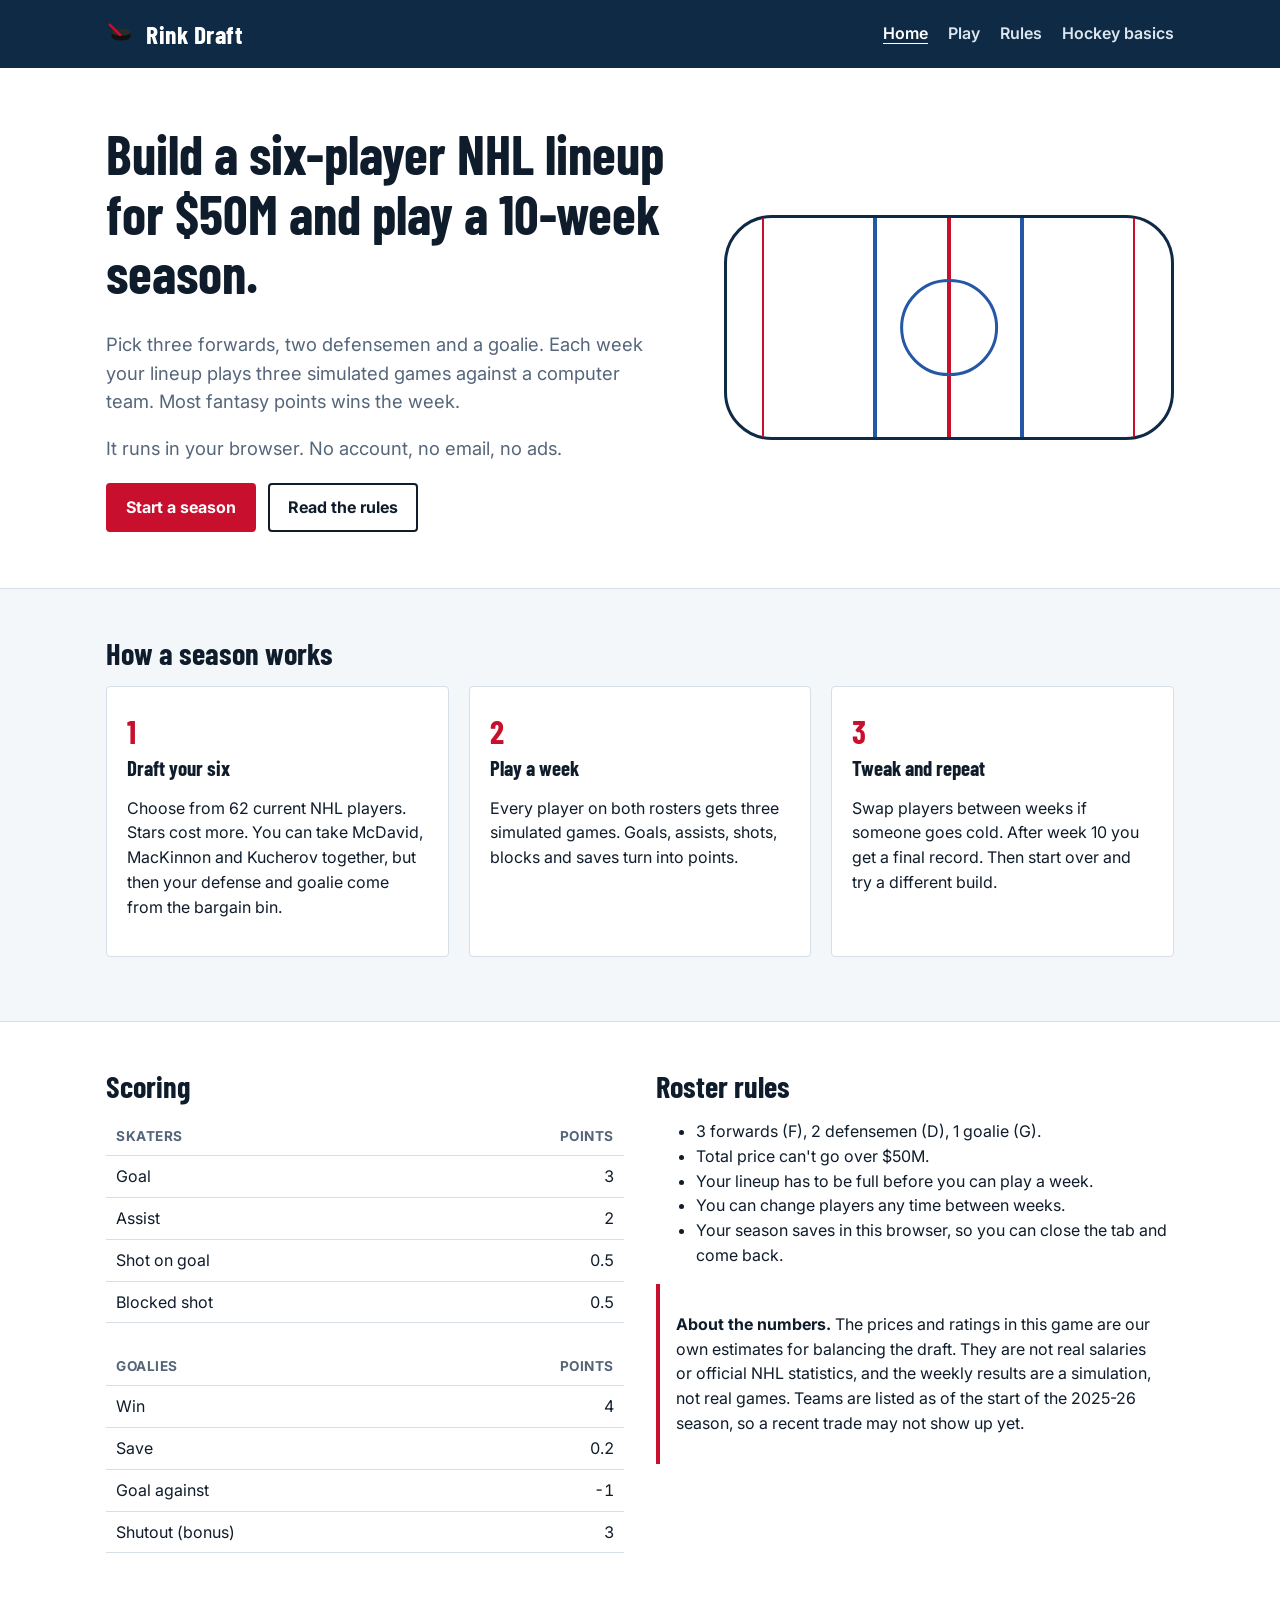
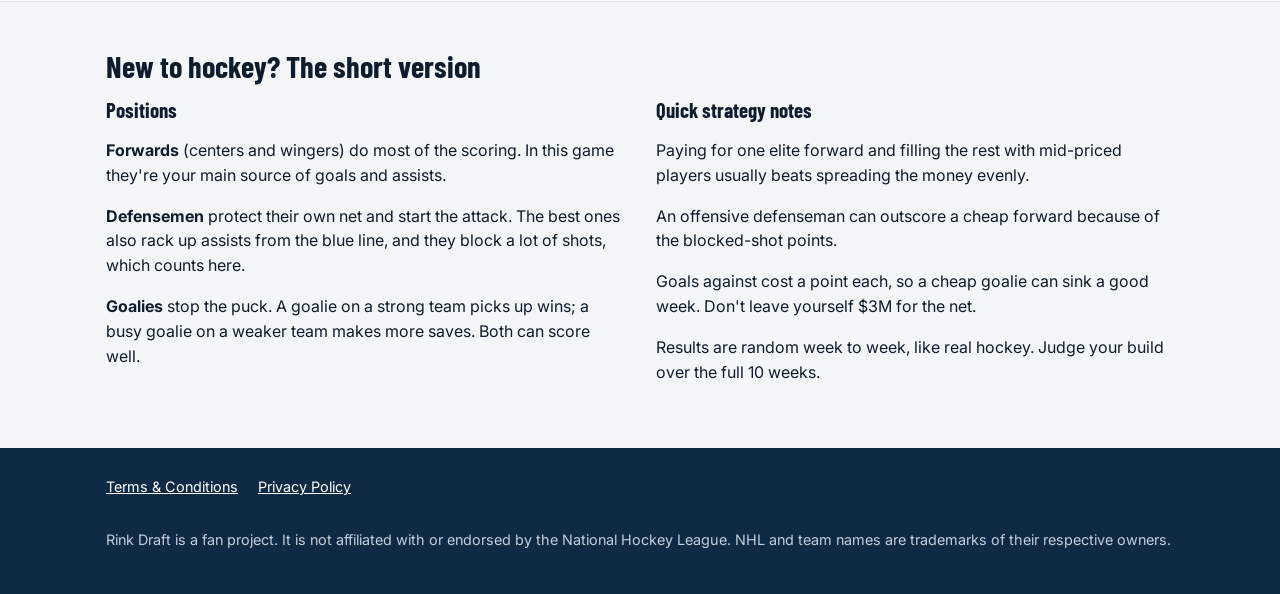
==== commit b319b7c0: "Add Rink Draft NHL fantasy hockey site Home page, playable salary-cap fantasy game with 10-week simu" ====
--- a/index.html
+++ b/index.html
@@ -3,352 +3,135 @@
 <head>
   <meta charset="utf-8">
   <meta name="viewport" content="width=device-width, initial-scale=1">
-  <title>Emberline Heating &amp; Air</title>
-  <meta name="description" content="Scroll into the vent, down the ductwork and into the furnace. See what's really heating your home, and what's keeping it cold.">
+  <title>Rink Draft | Free NHL Fantasy Hockey Game</title>
+  <meta name="description" content="Pick six NHL players under a $50M cap and play a 10-week fantasy season against computer teams. Free, no sign-up.">
+  <link rel="icon" href="favicon.svg" type="image/svg+xml">
   <link rel="preconnect" href="https://fonts.googleapis.com">
   <link rel="preconnect" href="https://fonts.gstatic.com" crossorigin>
-  <link href="https://fonts.googleapis.com/css2?family=Inter+Tight:wght@400;500;600;700;800&family=JetBrains+Mono:wght@500;700&display=swap" rel="stylesheet">
-  <link rel="stylesheet" href="css/style.css">
+  <link href="https://fonts.googleapis.com/css2?family=Barlow+Condensed:wght@700&family=Inter:wght@400;600;700&display=swap" rel="stylesheet">
+  <link rel="stylesheet" href="styles.css">
 </head>
 <body>
+  <header class="site-header">
+    <div class="wrap">
+      <a class="brand" href="index.html"><img src="favicon.svg" alt="">Rink Draft</a>
+      <nav class="site-nav">
+        <a href="index.html" aria-current="page">Home</a>
+        <a href="play.html">Play</a>
+        <a href="#rules">Rules</a>
+        <a href="#basics">Hockey basics</a>
+      </nav>
+    </div>
+  </header>
 
-<header class="site-header" id="top">
-  <a class="brand" href="#top" aria-label="Emberline Heating &amp; Air, home">
-    <svg class="brand-mark" viewBox="0 0 32 32" aria-hidden="true">
-      <circle cx="16" cy="16" r="6.5" fill="currentColor"/>
-      <g stroke="currentColor" stroke-width="2.2" stroke-linecap="round">
-        <path d="M16 2.5v4M16 25.5v4M2.5 16h4M25.5 16h4M6.4 6.4l2.9 2.9M22.7 22.7l2.9 2.9M6.4 25.6l2.9-2.9M22.7 9.3l2.9-2.9"/>
-      </g>
-    </svg>
-    <span class="brand-text">Emberline<small>Heating &amp; Air</small></span>
-  </a>
-  <nav class="nav" aria-label="Main">
-    <a href="#thermostat">Thermostat</a>
-    <a href="#tune-ups">Tune-ups</a>
-    <a href="#systems">New system</a>
-    <a href="#repair">Repair or replace</a>
-    <a href="#plans">Plans</a>
-  </nav>
-  <button class="btn-outline" type="button" data-book>Book a tech</button>
-</header>
-
-<!-- ============ SCROLL STORY ============ -->
-<section class="story" id="story" aria-label="Follow the airflow">
-  <div class="stage">
-
-    <div class="scene" data-art="house" data-zoom="0.5" data-origin="50% 60%">
-      <div class="art"></div>
-      <canvas class="snow" aria-hidden="true"></canvas>
-      <div class="scrim"></div>
-      <div class="copy copy-hero">
-        <p class="eyebrow">Emberline Heating &amp; Air · Since 1998</p>
-        <h1>Ride the <em>airflow.</em></h1>
-        <p>Scroll into the vent, down the ductwork and into the furnace. See what's really heating your home, and what's keeping it cold.</p>
-        <div class="hero-actions">
-          <a class="btn-play" href="#scene-room"><span class="play" aria-hidden="true"></span>Ride the airflow</a>
-          <a class="link-arrow" href="#" data-book>or book a tune-up →</a>
+  <main>
+    <div class="hero">
+      <div class="wrap">
+        <div>
+          <h1>Build a six-player NHL lineup for $50M and play a 10-week season.</h1>
+          <p class="lead">Pick three forwards, two defensemen and a goalie. Each week your lineup plays three simulated games against a computer team. Most fantasy points wins the week.</p>
+          <p class="lead">It runs in your browser. No account, no email, no ads.</p>
+          <div class="actions">
+            <a class="btn" href="play.html">Start a season</a>
+            <a class="btn secondary" href="#rules">Read the rules</a>
+          </div>
+        </div>
+        <div class="rink" aria-hidden="true">
+          <div class="goal l"></div><div class="center"></div><div class="circle"></div><div class="goal r"></div>
         </div>
       </div>
     </div>
 
-    <div class="scene" data-art="room-cold" data-zoom="2.6" data-origin="27% 79%" data-temp="61" data-place="Living room">
-      <div class="art"></div>
-      <div class="scrim"></div>
-      <div class="copy">
-        <p class="eyebrow">7:02 AM · Thermostat says 68°</p>
-        <h2>Frost. On the inside of the glass.</h2>
-        <p>The thermostat says one thing, the room says another. Let's follow the air and find out why.</p>
+    <section>
+      <div class="wrap">
+        <h2>How a season works</h2>
+        <ol class="steps">
+          <li>
+            <h3>Draft your six</h3>
+            <p>Choose from 62 current NHL players. Stars cost more. You can take McDavid, MacKinnon and Kucherov together, but then your defense and goalie come from the bargain bin.</p>
+          </li>
+          <li>
+            <h3>Play a week</h3>
+            <p>Every player on both rosters gets three simulated games. Goals, assists, shots, blocks and saves turn into points.</p>
+          </li>
+          <li>
+            <h3>Tweak and repeat</h3>
+            <p>Swap players between weeks if someone goes cold. After week 10 you get a final record. Then start over and try a different build.</p>
+          </li>
+        </ol>
       </div>
-    </div>
+    </section>
 
-    <div class="scene" data-art="vent" data-zoom="7" data-origin="50% 68%" data-temp="61" data-place="Floor register">
-      <div class="art"></div>
-    </div>
-
-    <div class="scene" data-art="duct" data-zoom="0.6" data-origin="50% 50%" data-temp="62" data-place="Supply duct">
-      <div class="art"></div>
-      <div class="scrim"></div>
-      <div class="copy">
-        <p class="eyebrow">Ductwork</p>
-        <h2>Up to 30% never makes it.</h2>
-        <p>In a typical house, 20–30% of the air moving through the ducts is lost to leaks, holes and loose joints (ENERGY STAR). We find them and seal them.</p>
-      </div>
-    </div>
-
-    <div class="scene" data-art="outside" data-zoom="0.25" data-origin="50% 45%">
-      <div class="art"></div>
-      <div class="scrim"></div>
-      <div class="copy">
-        <p class="eyebrow">Outside unit</p>
-        <h2>Now the other half.</h2>
-        <p>Your heat pump or AC lives outside all year: leaves, pollen, ice and summer storms. Here's what we look at.</p>
-      </div>
-    </div>
-
-    <div class="scene scene-exploded" data-art="exploded" data-zoom="0" data-origin="50% 50%">
-      <span class="anchor" id="tune-ups"></span>
-      <div class="art"></div>
-      <div class="scrim scrim-right"></div>
-      <div class="checklist" aria-label="21-point tune-up">
-        <div class="checklist-head"><span>21-point tune-up</span><span class="checklist-count">0/8</span></div>
-        <ul>
-          <li>Clean condenser coil</li>
-          <li>Check refrigerant charge</li>
-          <li>Test capacitor + contactor</li>
-          <li>Measure motor amp draw</li>
-          <li>Tighten electrical connections</li>
-          <li>Clear drain line</li>
-          <li>Inspect heat exchanger</li>
-          <li>Test CO + safety switches</li>
-        </ul>
-      </div>
-      <div class="copy copy-right">
-        <p class="eyebrow">Tune-up</p>
-        <h2>Every part, checked.</h2>
-        <p>We take the whole unit apart in our heads, and the parts that matter with our hands.</p>
-      </div>
-    </div>
-
-    <div class="scene" data-art="furnace" data-zoom="3" data-origin="50% 42%" data-temp="66" data-place="Furnace">
-      <div class="art"></div>
-      <div class="scrim scrim-right"></div>
-      <div class="copy copy-right">
-        <p class="eyebrow">Burners</p>
-        <h2>Blue flame. Good sign.</h2>
-        <p>Steady blue flames mean clean, efficient combustion. Lazy yellow flames mean it's time for a tune-up and a check of your CO detector.</p>
-      </div>
-    </div>
-
-    <div class="scene" data-art="room-warm" data-zoom="0" data-origin="50% 50%" data-temp="70" data-place="Living room">
-      <div class="art"></div>
-      <div class="scrim"></div>
-      <div class="copy">
-        <p class="eyebrow">Same room · 7:02 AM</p>
-        <h2>Warm. Finally.</h2>
-        <p>Sealed ducts, a clean filter and a tuned burner. Same thermostat setting, every room actually gets there.</p>
-        <a class="btn" href="#" data-book>Book a tune-up</a>
-      </div>
-    </div>
-
-    <div class="temp-badge" aria-live="off">
-      <span class="temp-bar"><i></i></span>
-      <span class="temp-label">Indoor temp</span>
-      <span class="temp-value">61°</span>
-      <span class="temp-place">Living room</span>
-    </div>
-    <div class="scroll-hint" aria-hidden="true">Scroll</div>
-  </div>
-  <span class="anchor" id="scene-room"></span>
-</section>
-
-<main class="content">
-
-  <!-- ============ THERMOSTAT DIAL ============ -->
-  <section class="section" id="thermostat">
-    <div class="wrap">
-      <p class="eyebrow">Try it</p>
-      <h2 class="title">Turn up the heat.</h2>
-      <p class="lede">Drag the dial. This is the same room, before and after a properly tuned, balanced system.</p>
-
-      <div class="dial-card">
-        <div class="dial-room" data-art="room-dial"></div>
-        <div class="dial-tint-cold"></div>
-        <div class="dial-tint-warm"></div>
-        <div class="dial-frost"></div>
-        <div class="dial-status">
-          <span class="eyebrow dial-status-tag">Sweater weather</span>
-          <span class="dial-status-text">Better. Still a draft by the windows.</span>
+    <section class="alt" id="rules">
+      <div class="wrap two-col">
+        <div>
+          <h2>Scoring</h2>
+          <table>
+            <thead><tr><th>Skaters</th><th class="num">Points</th></tr></thead>
+            <tbody>
+              <tr><td>Goal</td><td class="num">3</td></tr>
+              <tr><td>Assist</td><td class="num">2</td></tr>
+              <tr><td>Shot on goal</td><td class="num">0.5</td></tr>
+              <tr><td>Blocked shot</td><td class="num">0.5</td></tr>
+            </tbody>
+          </table>
+          <br>
+          <table>
+            <thead><tr><th>Goalies</th><th class="num">Points</th></tr></thead>
+            <tbody>
+              <tr><td>Win</td><td class="num">4</td></tr>
+              <tr><td>Save</td><td class="num">0.2</td></tr>
+              <tr><td>Goal against</td><td class="num">-1</td></tr>
+              <tr><td>Shutout (bonus)</td><td class="num">3</td></tr>
+            </tbody>
+          </table>
         </div>
-        <div class="dial">
-          <svg viewBox="0 0 200 200" class="dial-svg" role="slider" tabindex="0"
-               aria-label="Thermostat set temperature" aria-valuemin="58" aria-valuemax="74" aria-valuenow="63">
-            <circle cx="100" cy="100" r="92" class="dial-body"/>
-            <path class="dial-track" d=""/>
-            <path class="dial-fill" d=""/>
-            <circle class="dial-knob" r="8" cx="0" cy="0"/>
-            <text x="100" y="72" class="dial-mode">HEAT · SET TO</text>
-            <text x="100" y="122" class="dial-temp">63°</text>
-            <text x="100" y="146" class="dial-sub">HEATING</text>
-          </svg>
-          <div class="dial-buttons">
-            <button type="button" class="dial-btn" data-step="-1" aria-label="Lower temperature">−</button>
-            <button type="button" class="dial-btn" data-step="1" aria-label="Raise temperature">+</button>
+        <div>
+          <h2>Roster rules</h2>
+          <ul>
+            <li>3 forwards (F), 2 defensemen (D), 1 goalie (G).</li>
+            <li>Total price can't go over $50M.</li>
+            <li>Your lineup has to be full before you can play a week.</li>
+            <li>You can change players any time between weeks.</li>
+            <li>Your season saves in this browser, so you can close the tab and come back.</li>
+          </ul>
+          <div class="callout">
+            <p><strong>About the numbers.</strong> The prices and ratings in this game are our own estimates for balancing the draft. They are not real salaries or official NHL statistics, and the weekly results are a simulation, not real games. Teams are listed as of the start of the 2025-26 season, so a recent trade may not show up yet.</p>
           </div>
         </div>
       </div>
+    </section>
 
-      <div class="dial-foot">
-        <p>House stuck at “Frost on the glass” no matter what the thermostat says? That's usually airflow, not the thermostat.</p>
-        <a class="btn" href="#" data-book>Fix my cold rooms</a>
-      </div>
-    </div>
-  </section>
-
-  <!-- ============ FILTER CHECK ============ -->
-  <section class="section" id="filter">
-    <div class="wrap split">
-      <div>
-        <p class="eyebrow">Quick check</p>
-        <h2 class="title">When did you last change this?</h2>
-        <p class="lede">A clogged filter chokes airflow. The furnace runs longer, rooms at the end of the duct run stay cold, and the blower motor works harder than it should. Drag the line.</p>
-        <div class="stats">
-          <div><strong>1–3 mo</strong><span>1-inch filters</span></div>
-          <div><strong>6–12 mo</strong><span>4–5 inch media</span></div>
-          <div><strong>Monthly</strong><span>Pets or allergies</span></div>
-        </div>
-        <p class="fine">General guide. Your filter's box has the maker's number.</p>
-      </div>
-      <div class="compare" style="--pos:50%">
-        <div class="compare-layer compare-clean" data-art="filter-clean"></div>
-        <div class="compare-layer compare-dirty" data-art="filter-dirty"></div>
-        <span class="compare-tag compare-tag-dirty">12 months, never changed</span>
-        <span class="compare-tag compare-tag-clean">Fresh filter</span>
-        <div class="compare-line" aria-hidden="true"><span>‹ ›</span></div>
-        <input class="compare-range" type="range" min="0" max="100" value="50" aria-label="Compare dirty and clean filter">
-      </div>
-    </div>
-  </section>
-
-  <div class="marquee" aria-hidden="true"><span>Plan your system · Plan your system · Plan your system · Plan your system ·&nbsp;</span><span>Plan your system · Plan your system · Plan your system · Plan your system ·&nbsp;</span></div>
-
-  <!-- ============ SYSTEMS ============ -->
-  <section class="section" id="systems">
-    <div class="wrap">
-      <p class="eyebrow">New system</p>
-      <h2 class="title">Which one fits your house?</h2>
-      <div class="chips" role="tablist" aria-label="System type">
-        <button class="chip is-on" role="tab" aria-selected="true" data-system="furnace">Gas furnace</button>
-        <button class="chip" role="tab" aria-selected="false" data-system="heatpump">Heat pump</button>
-        <button class="chip" role="tab" aria-selected="false" data-system="minisplit">Ductless mini-split</button>
-      </div>
-      <div class="system" role="tabpanel">
-        <div class="system-art"></div>
-        <div class="system-info">
-          <p class="eyebrow system-kicker"></p>
-          <h3 class="system-name"></h3>
-          <p class="system-best"></p>
-          <div class="stats system-stats"></div>
-          <a class="btn system-cta" href="#" data-book></a>
-          <p class="fine">*Ballpark ranges for this demo. Real prices come after a free in-home visit.</p>
+    <section id="basics">
+      <div class="wrap">
+        <h2>New to hockey? The short version</h2>
+        <div class="two-col">
+          <div>
+            <h3>Positions</h3>
+            <p><strong>Forwards</strong> (centers and wingers) do most of the scoring. In this game they're your main source of goals and assists.</p>
+            <p><strong>Defensemen</strong> protect their own net and start the attack. The best ones also rack up assists from the blue line, and they block a lot of shots, which counts here.</p>
+            <p><strong>Goalies</strong> stop the puck. A goalie on a strong team picks up wins; a busy goalie on a weaker team makes more saves. Both can score well.</p>
+          </div>
+          <div>
+            <h3>Quick strategy notes</h3>
+            <p>Paying for one elite forward and filling the rest with mid-priced players usually beats spreading the money evenly.</p>
+            <p>An offensive defenseman can outscore a cheap forward because of the blocked-shot points.</p>
+            <p>Goals against cost a point each, so a cheap goalie can sink a good week. Don't leave yourself $3M for the net.</p>
+            <p>Results are random week to week, like real hockey. Judge your build over the full 10 weeks.</p>
+          </div>
         </div>
       </div>
-    </div>
-  </section>
+    </section>
+  </main>
 
-  <!-- ============ REPAIR OR REPLACE ============ -->
-  <section class="section" id="repair">
+  <footer class="site-footer">
     <div class="wrap">
-      <p class="eyebrow">Honest answer</p>
-      <h2 class="title">Repair it, or replace it?</h2>
-      <p class="lede">The rule techs use: multiply the system's age by the repair quote. Over $5,000, replacing usually wins. Try yours.</p>
-
-      <div class="calc">
-        <form class="calc-in panel" onsubmit="return false">
-          <p class="label">System</p>
-          <div class="chips chips-sm" data-group="system">
-            <button type="button" class="chip" data-v="furnace">Furnace</button>
-            <button type="button" class="chip is-on" data-v="heatpump">Heat pump</button>
-            <button type="button" class="chip" data-v="ac">Central AC</button>
-          </div>
-
-          <label class="range-row">
-            <span class="label">Age</span><output class="calc-age-out">7 yrs</output>
-            <input type="range" class="calc-age" min="1" max="25" value="7">
-          </label>
-          <label class="range-row">
-            <span class="label">Repair quote</span><output class="calc-quote-out">$800</output>
-            <input type="range" class="calc-quote" min="100" max="4000" step="50" value="800">
-          </label>
-
-          <p class="label">Anything else going on?</p>
-          <div class="chips chips-sm chips-multi" data-group="symptoms">
-            <button type="button" class="chip">Bills keep climbing</button>
-            <button type="button" class="chip">Some rooms stay cold</button>
-            <button type="button" class="chip">Loud or new noises</button>
-            <button type="button" class="chip">Repaired in the last 2 yrs</button>
-            <button type="button" class="chip">Turns on and off a lot</button>
-          </div>
-        </form>
-
-        <div class="calc-out panel" aria-live="polite">
-          <p class="label">Our read</p>
-          <p class="verdict">Time to replace</p>
-          <div class="meter"><i></i><b></b></div>
-          <div class="meter-labels"><span>Repair</span><span>Replace</span></div>
-          <p class="verdict-why"></p>
-          <a class="btn btn-block" href="#" data-book>Get a free second opinion</a>
-          <p class="fine center">A rule of thumb, not a quote. We'll tell you straight either way.</p>
-        </div>
+      <div>
+        <a href="terms.html">Terms &amp; Conditions</a>
+        <a href="privacy.html">Privacy Policy</a>
       </div>
-    </div>
-  </section>
-
-  <!-- ============ PLANS ============ -->
-  <section class="section" id="plans">
-    <div class="wrap">
-      <p class="eyebrow">Plans</p>
-      <h2 class="title">Stay ahead of the cold.</h2>
-      <div class="plans">
-        <article class="panel plan">
-          <h3>Tune-up</h3>
-          <p class="price">$129<small> one visit</small></p>
-          <ul><li>21-point furnace or AC check</li><li>Burner, coil and filter service</li><li>Written report with photos</li></ul>
-          <a class="btn-outline" href="#" data-book>Book a tune-up</a>
-        </article>
-        <article class="panel plan plan-hot">
-          <span class="plan-flag">Most picked</span>
-          <h3>Comfort Club</h3>
-          <p class="price">$19<small> / month</small></p>
-          <ul><li>Spring AC + fall furnace tune-up</li><li>Priority, same-day scheduling</li><li>15% off any repair</li><li>Filters delivered on schedule</li></ul>
-          <a class="btn" href="#" data-book>Join the club</a>
-        </article>
-        <article class="panel plan">
-          <h3>Total Care</h3>
-          <p class="price">$39<small> / month</small></p>
-          <ul><li>Everything in Comfort Club</li><li>Covered parts + labor on repairs</li><li>No overtime or holiday fees</li><li>Duct leak check every 3 years</li></ul>
-          <a class="btn-outline" href="#" data-book>Get Total Care</a>
-        </article>
-      </div>
-    </div>
-  </section>
-
-  <footer class="footer">
-    <div class="wrap footer-in">
-      <div>
-        <p class="brand-text">Emberline<small>Heating &amp; Air</small></p>
-        <p class="fine">Heating, cooling and ductwork. Licensed, insured, and on call when it's 4° outside.</p>
-      </div>
-      <p class="fine">Demo site. Brand, prices and figures are illustrative.</p>
+      <p>Rink Draft is a fan project. It is not affiliated with or endorsed by the National Hockey League. NHL and team names are trademarks of their respective owners.</p>
     </div>
   </footer>
-</main>
-
-<div class="dock">
-  <div>
-    <span class="eyebrow">No heat? Same-day service</span>
-    <strong>Tune-ups from $129</strong>
-  </div>
-  <button class="btn btn-sm" type="button" data-book>Book a tech</button>
-</div>
-
-<dialog class="book" id="book">
-  <form method="dialog" class="book-form">
-    <button class="book-x" value="cancel" formnovalidate aria-label="Close">×</button>
-    <p class="eyebrow">Book a tech</p>
-    <h3>We'll call you back within the hour.</h3>
-    <label>Name<input name="name" required autocomplete="name"></label>
-    <label>Phone<input name="phone" type="tel" required autocomplete="tel"></label>
-    <label>What's going on?
-      <select name="issue">
-        <option>No heat</option><option>Some rooms stay cold</option><option>Tune-up</option><option>New system quote</option><option>Something else</option>
-      </select>
-    </label>
-    <button class="btn btn-block" value="ok">Request a call</button>
-    <p class="fine book-done" hidden>Thanks! This is a demo, so nobody will call, but that's exactly how it would work.</p>
-  </form>
-</dialog>
-
-<script src="js/art.js"></script>
-<script src="js/main.js"></script>
 </body>
 </html>
--- a/styles.css
+++ b/styles.css
@@ -0,0 +1,159 @@
+:root {
+  --ice: #f4f7fa;
+  --paper: #ffffff;
+  --ink: #0f1c2b;
+  --muted: #55657a;
+  --navy: #0f2a44;
+  --red: #c8102e;
+  --red-dark: #9e0c24;
+  --line: #d6dee8;
+  --good: #1d7a46;
+  --radius: 4px;
+}
+
+* { box-sizing: border-box; }
+
+body {
+  margin: 0;
+  background: var(--ice);
+  color: var(--ink);
+  font-family: "Inter", system-ui, -apple-system, "Segoe UI", Roboto, sans-serif;
+  font-size: 16px;
+  line-height: 1.55;
+}
+
+h1, h2, h3 {
+  font-family: "Barlow Condensed", "Arial Narrow", sans-serif;
+  font-weight: 700;
+  line-height: 1.1;
+  margin: 0 0 0.5em;
+}
+h1 { font-size: clamp(2.2rem, 5vw, 3.4rem); }
+h2 { font-size: 1.9rem; }
+h3 { font-size: 1.3rem; }
+
+a { color: var(--red); }
+
+.wrap { max-width: 1100px; margin: 0 auto; padding: 0 16px; }
+
+/* Header */
+.site-header { background: var(--navy); color: #fff; }
+.site-header .wrap {
+  display: flex; align-items: center; justify-content: space-between;
+  gap: 16px; padding-top: 14px; padding-bottom: 14px; flex-wrap: wrap;
+}
+.brand {
+  display: flex; align-items: center; gap: 10px;
+  color: #fff; text-decoration: none;
+  font-family: "Barlow Condensed", sans-serif; font-size: 1.6rem; font-weight: 700;
+  letter-spacing: 0.02em;
+}
+.brand img { width: 30px; height: 30px; }
+.site-nav { display: flex; gap: 20px; flex-wrap: wrap; }
+.site-nav a { color: #dce6f0; text-decoration: none; font-weight: 600; }
+.site-nav a:hover, .site-nav a[aria-current="page"] { color: #fff; text-decoration: underline; text-underline-offset: 4px; }
+
+/* Buttons: squared corners on purpose */
+.btn {
+  display: inline-block; border: 2px solid var(--red); background: var(--red); color: #fff;
+  padding: 10px 18px; border-radius: var(--radius); font-weight: 700; font-size: 1rem;
+  text-decoration: none; cursor: pointer; font-family: inherit;
+}
+.btn:hover { background: var(--red-dark); border-color: var(--red-dark); }
+.btn:disabled { background: #9aa6b4; border-color: #9aa6b4; cursor: not-allowed; }
+.btn.secondary { background: transparent; color: var(--ink); border-color: var(--ink); }
+.btn.secondary:hover { background: var(--ink); color: #fff; }
+.btn.small { padding: 4px 10px; font-size: 0.85rem; }
+
+/* Hero */
+.hero { background: var(--paper); border-bottom: 1px solid var(--line); }
+.hero .wrap { padding-top: 56px; padding-bottom: 56px; display: grid; gap: 32px; grid-template-columns: 1.3fr 1fr; align-items: center; }
+.hero p.lead { font-size: 1.15rem; color: var(--muted); max-width: 560px; }
+.hero .actions { display: flex; gap: 12px; flex-wrap: wrap; margin-top: 20px; }
+.rink {
+  border: 3px solid var(--navy); border-radius: 48px; aspect-ratio: 2 / 1; position: relative;
+  background: #fff;
+}
+.rink::before, .rink::after { content: ""; position: absolute; top: 0; bottom: 0; width: 4px; background: #2457a6; }
+.rink::before { left: 33%; }
+.rink::after { right: 33%; }
+.rink .center { position: absolute; left: 50%; top: 0; bottom: 0; width: 4px; margin-left: -2px; background: var(--red); }
+.rink .circle { position: absolute; left: 50%; top: 50%; width: 22%; aspect-ratio: 1; border: 3px solid #2457a6; border-radius: 50%; transform: translate(-50%, -50%); }
+.rink .goal { position: absolute; top: 0; bottom: 0; width: 2px; background: var(--red); }
+.rink .goal.l { left: 8%; }
+.rink .goal.r { right: 8%; }
+
+section { padding: 48px 0; }
+section.alt { background: var(--paper); border-top: 1px solid var(--line); border-bottom: 1px solid var(--line); }
+
+.steps { display: grid; grid-template-columns: repeat(3, 1fr); gap: 20px; counter-reset: step; padding: 0; list-style: none; }
+.steps li { background: var(--paper); border: 1px solid var(--line); border-radius: var(--radius); padding: 20px; }
+.steps li::before {
+  counter-increment: step; content: counter(step);
+  display: block; font-family: "Barlow Condensed", sans-serif; font-size: 2rem; font-weight: 700; color: var(--red);
+}
+
+.two-col { display: grid; grid-template-columns: 1fr 1fr; gap: 32px; }
+
+table { width: 100%; border-collapse: collapse; background: var(--paper); }
+th, td { text-align: left; padding: 8px 10px; border-bottom: 1px solid var(--line); }
+th { font-size: 0.85rem; text-transform: uppercase; letter-spacing: 0.04em; color: var(--muted); }
+td.num, th.num { text-align: right; font-variant-numeric: tabular-nums; }
+
+.note { color: var(--muted); font-size: 0.92rem; }
+.callout { border-left: 4px solid var(--red); background: var(--paper); padding: 12px 16px; }
+
+/* Footer */
+.site-footer { background: var(--navy); color: #c3cfdb; padding: 28px 0; font-size: 0.9rem; }
+.site-footer .wrap { display: flex; justify-content: space-between; gap: 16px; flex-wrap: wrap; }
+.site-footer a { color: #fff; margin-right: 16px; }
+
+/* Legal pages */
+.legal { max-width: 760px; padding-top: 40px; padding-bottom: 56px; }
+.legal h2 { margin-top: 1.6em; font-size: 1.5rem; }
+
+/* Game */
+.game { display: grid; grid-template-columns: 1.4fr 1fr; gap: 24px; padding-top: 32px; padding-bottom: 48px; }
+.panel { background: var(--paper); border: 1px solid var(--line); border-radius: var(--radius); padding: 18px; }
+.panel + .panel { margin-top: 20px; }
+.filters { display: flex; gap: 8px; flex-wrap: wrap; margin-bottom: 12px; }
+.filters input, .filters select, .team-name input {
+  font: inherit; padding: 8px 10px; border: 1px solid var(--line); border-radius: var(--radius); background: #fff;
+}
+.filters input { flex: 1; min-width: 140px; }
+.tabs { display: flex; border: 1px solid var(--ink); border-radius: var(--radius); overflow: hidden; }
+.tabs button { font: inherit; font-weight: 600; border: 0; background: #fff; padding: 8px 12px; cursor: pointer; }
+.tabs button + button { border-left: 1px solid var(--ink); }
+.tabs button[aria-pressed="true"] { background: var(--ink); color: #fff; }
+.pool { max-height: 560px; overflow-y: auto; border: 1px solid var(--line); }
+.pool table { font-size: 0.93rem; }
+.pool thead th { position: sticky; top: 0; background: var(--paper); }
+.pos-tag { display: inline-block; width: 22px; text-align: center; font-weight: 700; font-size: 0.8rem; border: 1px solid var(--ink); border-radius: 2px; }
+.slot { display: flex; align-items: center; justify-content: space-between; gap: 8px; padding: 9px 0; border-bottom: 1px solid var(--line); }
+.slot .empty { color: var(--muted); font-style: italic; }
+.cap { display: flex; justify-content: space-between; font-weight: 700; margin: 12px 0; }
+.cap .over { color: var(--red); }
+.bar { height: 8px; background: var(--line); border-radius: 2px; overflow: hidden; }
+.bar span { display: block; height: 100%; background: var(--navy); }
+.record { display: flex; gap: 20px; font-family: "Barlow Condensed", sans-serif; font-size: 1.4rem; font-weight: 700; margin-bottom: 12px; flex-wrap: wrap; }
+.result-head { display: flex; justify-content: space-between; align-items: baseline; gap: 12px; flex-wrap: wrap; }
+.win { color: var(--good); }
+.loss { color: var(--red); }
+.box { overflow-x: auto; margin-bottom: 16px; }
+.box table { font-size: 0.88rem; }
+.box td, .box th { padding: 7px 6px; }
+.team-name { display: flex; gap: 8px; margin-bottom: 8px; }
+.team-name input { flex: 1; min-width: 0; }
+.msg { min-height: 1.4em; color: var(--red); font-weight: 600; font-size: 0.92rem; }
+
+@media (max-width: 860px) {
+  .hero .wrap, .two-col, .game { grid-template-columns: 1fr; }
+  .steps { grid-template-columns: 1fr; }
+  .rink { max-width: 420px; }
+}
+
+.game > div { min-width: 0; }
+.pool { overflow-x: auto; }
+@media (max-width: 520px) {
+  .slot { flex-wrap: wrap; }
+}
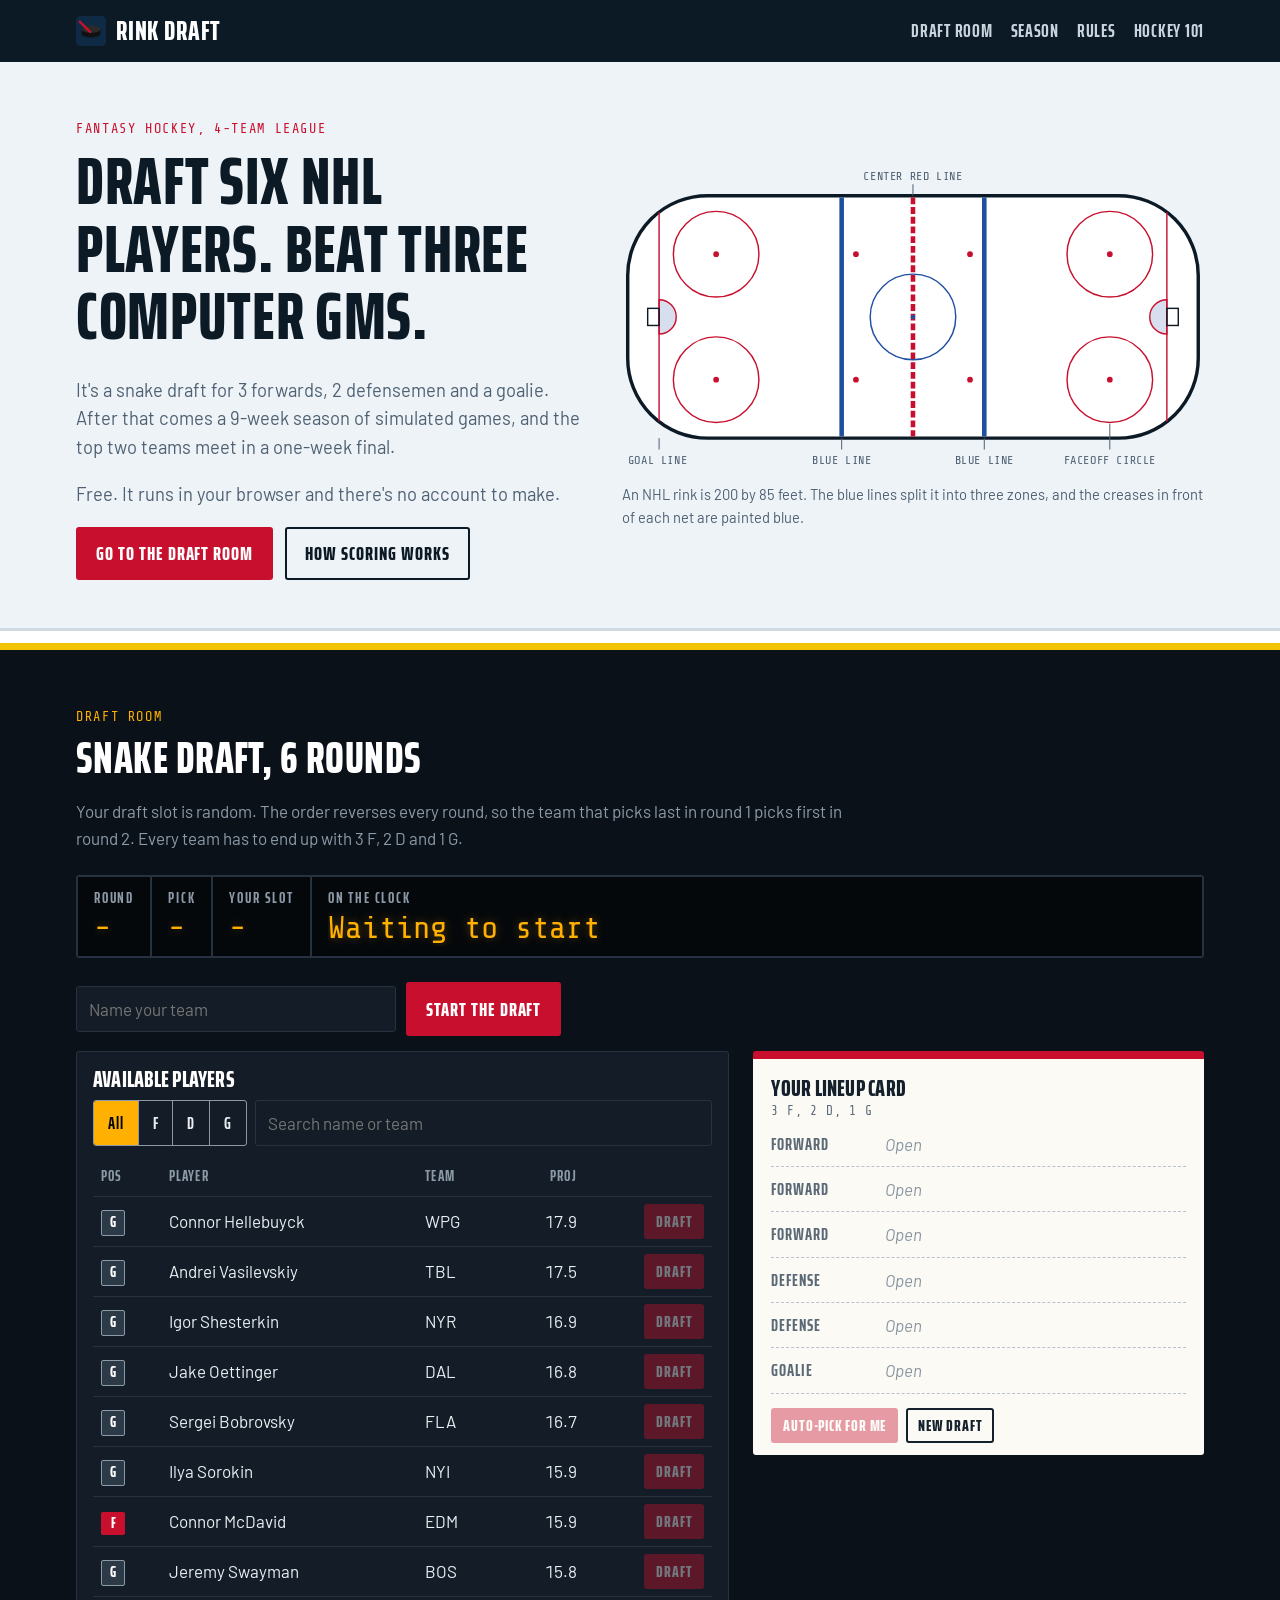
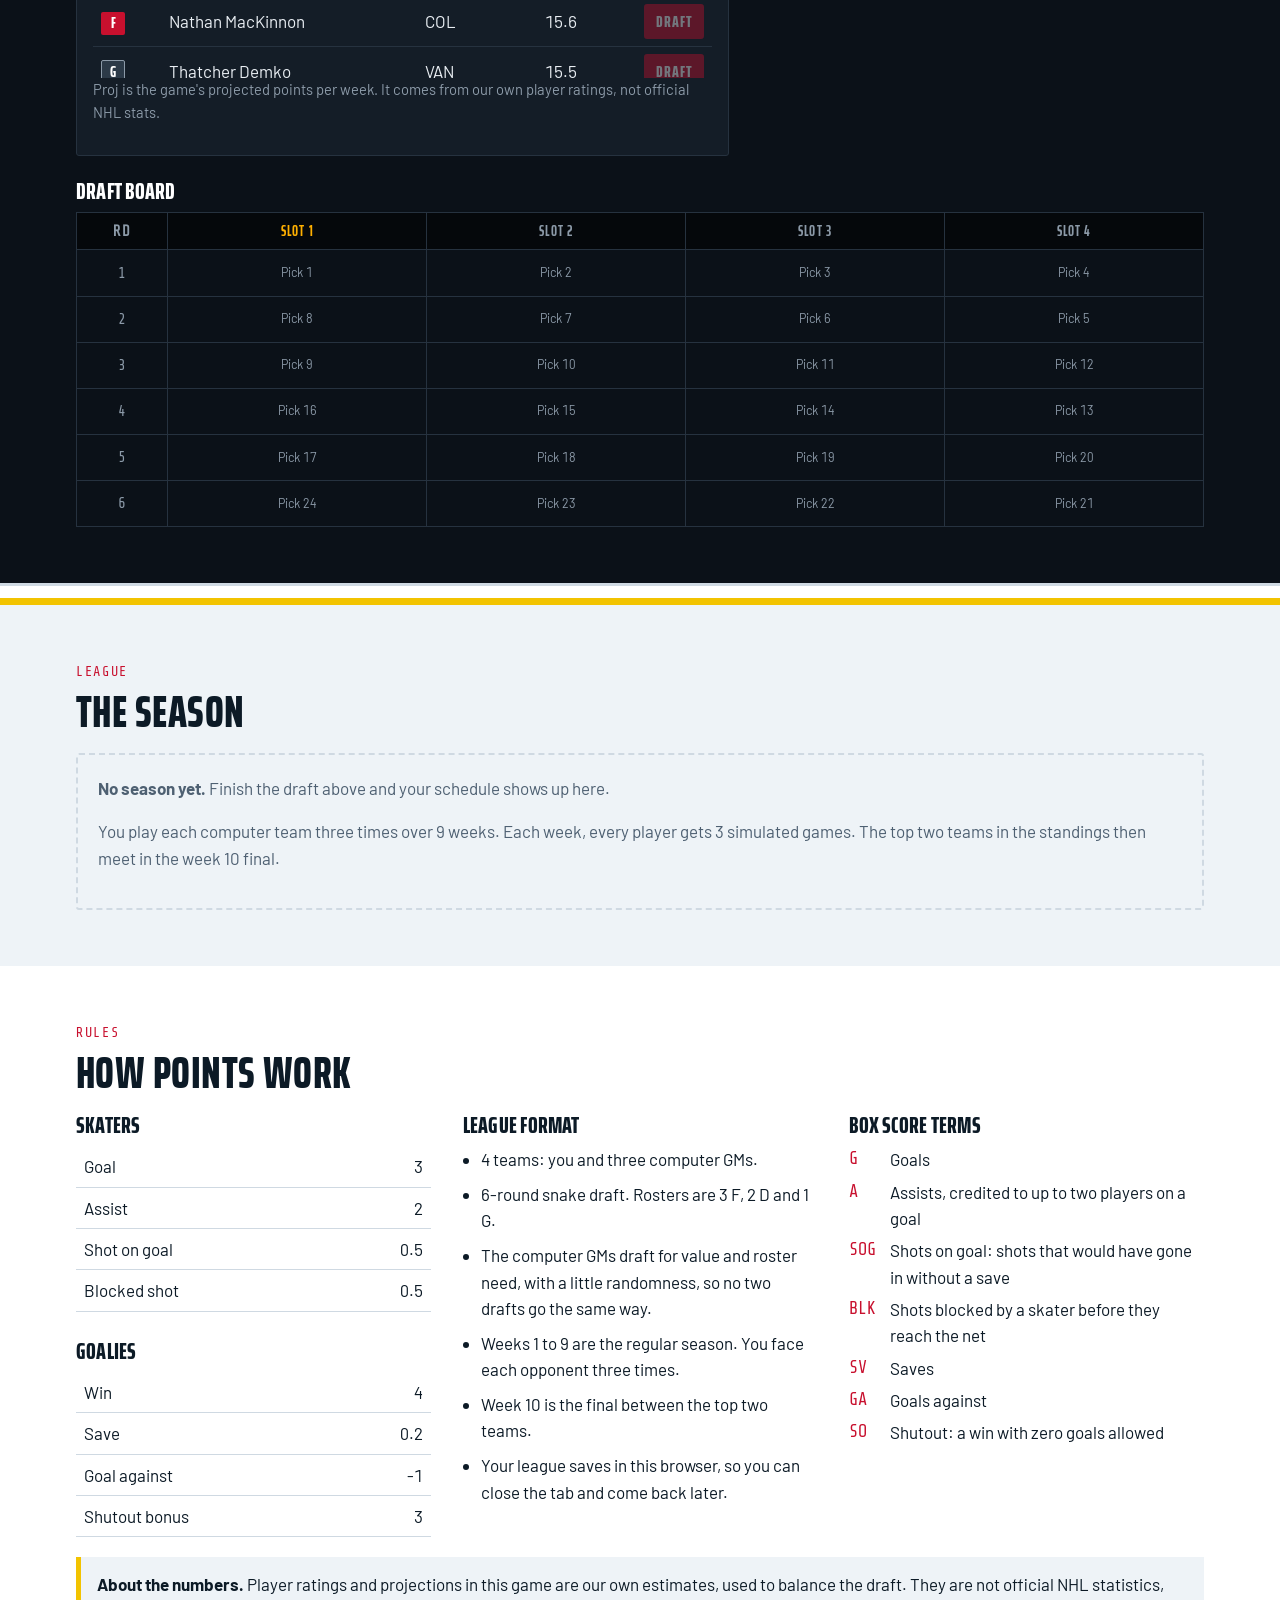
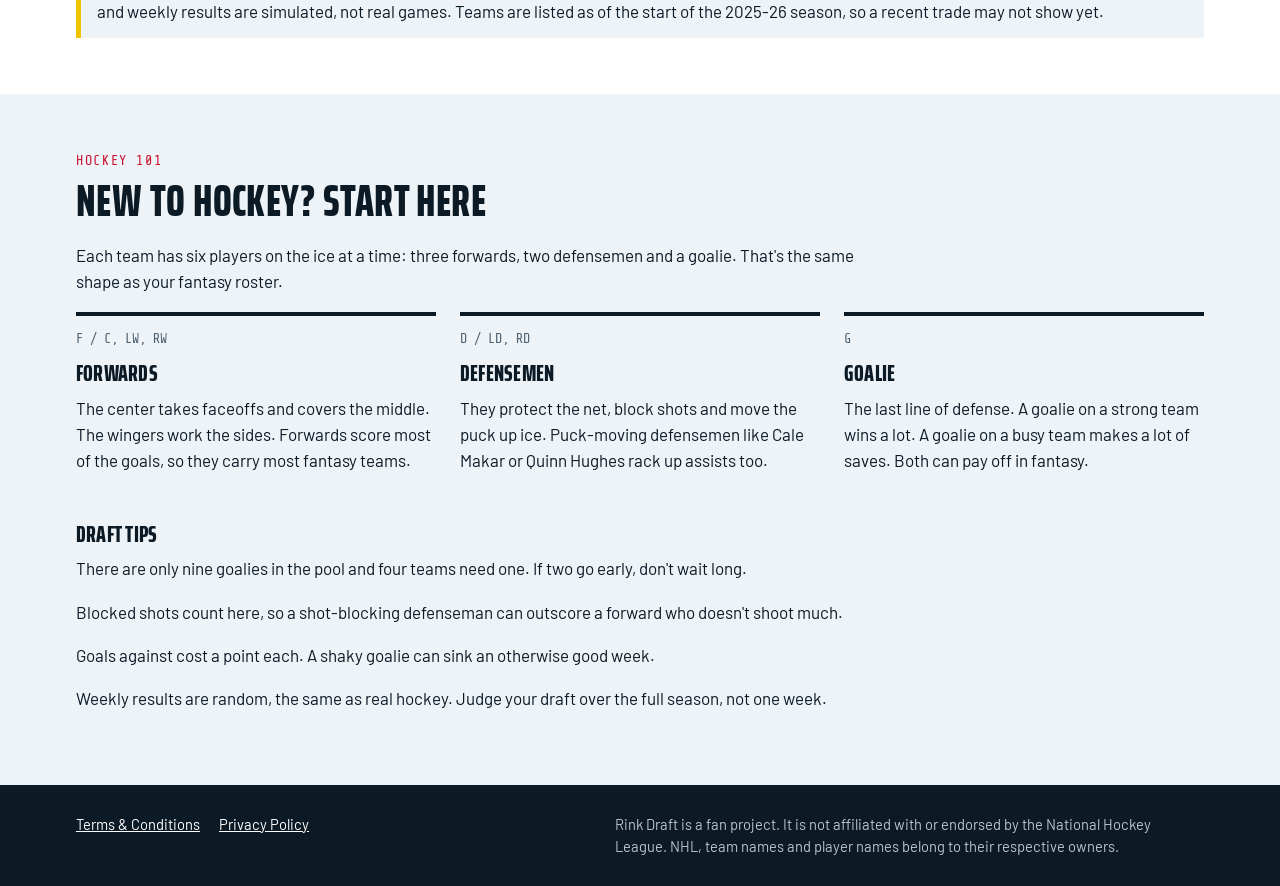
==== commit dc3960d5: "Rebuild as a single page with a snake draft fantasy game Arena-style design: labeled rink diagram he" ====
--- a/index.html
+++ b/index.html
@@ -2,123 +2,279 @@
 <html lang="en">
 <head>
   <meta charset="utf-8">
-  <meta name="viewport" content="width=device-width, initial-scale=1">
-  <title>Rink Draft | Free NHL Fantasy Hockey Game</title>
-  <meta name="description" content="Pick six NHL players under a $50M cap and play a 10-week fantasy season against computer teams. Free, no sign-up.">
+  <meta name="viewport" content="width=device-width, initial-scale=1, viewport-fit=cover">
+  <title>Rink Draft | Free NHL Fantasy Hockey Draft</title>
+  <meta name="description" content="Snake-draft six NHL players against three computer GMs, then play a simulated 10-week fantasy hockey season. Free, no sign-up.">
   <link rel="icon" href="favicon.svg" type="image/svg+xml">
   <link rel="preconnect" href="https://fonts.googleapis.com">
   <link rel="preconnect" href="https://fonts.gstatic.com" crossorigin>
-  <link href="https://fonts.googleapis.com/css2?family=Barlow+Condensed:wght@700&family=Inter:wght@400;600;700&display=swap" rel="stylesheet">
+  <link href="https://fonts.googleapis.com/css2?family=Barlow:wght@400;600;700&family=Saira+Extra+Condensed:wght@700;800&family=Share+Tech+Mono&display=swap" rel="stylesheet">
   <link rel="stylesheet" href="styles.css">
 </head>
 <body>
   <header class="site-header">
     <div class="wrap">
-      <a class="brand" href="index.html"><img src="favicon.svg" alt="">Rink Draft</a>
-      <nav class="site-nav">
-        <a href="index.html" aria-current="page">Home</a>
-        <a href="play.html">Play</a>
+      <a class="brand" href="#top"><img src="favicon.svg" alt="">Rink Draft</a>
+      <nav class="site-nav" aria-label="Sections">
+        <a href="#draft">Draft room</a>
+        <a href="#season">Season</a>
         <a href="#rules">Rules</a>
-        <a href="#basics">Hockey basics</a>
+        <a href="#basics">Hockey 101</a>
       </nav>
     </div>
   </header>
 
-  <main>
-    <div class="hero">
+  <main id="top">
+    <section class="hero">
       <div class="wrap">
         <div>
-          <h1>Build a six-player NHL lineup for $50M and play a 10-week season.</h1>
-          <p class="lead">Pick three forwards, two defensemen and a goalie. Each week your lineup plays three simulated games against a computer team. Most fantasy points wins the week.</p>
-          <p class="lead">It runs in your browser. No account, no email, no ads.</p>
+          <p class="eyebrow">Fantasy hockey, 4-team league</p>
+          <h1>Draft six NHL players. Beat three computer GMs.</h1>
+          <p class="lead">It's a snake draft for 3 forwards, 2 defensemen and a goalie. After that comes a 9-week season of simulated games, and the top two teams meet in a one-week final.</p>
+          <p class="lead">Free. It runs in your browser and there's no account to make.</p>
           <div class="actions">
-            <a class="btn" href="play.html">Start a season</a>
-            <a class="btn secondary" href="#rules">Read the rules</a>
-          </div>
-        </div>
-        <div class="rink" aria-hidden="true">
-          <div class="goal l"></div><div class="center"></div><div class="circle"></div><div class="goal r"></div>
-        </div>
-      </div>
-    </div>
-
-    <section>
-      <div class="wrap">
-        <h2>How a season works</h2>
-        <ol class="steps">
-          <li>
-            <h3>Draft your six</h3>
-            <p>Choose from 62 current NHL players. Stars cost more. You can take McDavid, MacKinnon and Kucherov together, but then your defense and goalie come from the bargain bin.</p>
-          </li>
-          <li>
-            <h3>Play a week</h3>
-            <p>Every player on both rosters gets three simulated games. Goals, assists, shots, blocks and saves turn into points.</p>
-          </li>
-          <li>
-            <h3>Tweak and repeat</h3>
-            <p>Swap players between weeks if someone goes cold. After week 10 you get a final record. Then start over and try a different build.</p>
-          </li>
-        </ol>
-      </div>
-    </section>
-
-    <section class="alt" id="rules">
-      <div class="wrap two-col">
-        <div>
-          <h2>Scoring</h2>
-          <table>
-            <thead><tr><th>Skaters</th><th class="num">Points</th></tr></thead>
-            <tbody>
-              <tr><td>Goal</td><td class="num">3</td></tr>
-              <tr><td>Assist</td><td class="num">2</td></tr>
-              <tr><td>Shot on goal</td><td class="num">0.5</td></tr>
-              <tr><td>Blocked shot</td><td class="num">0.5</td></tr>
-            </tbody>
-          </table>
-          <br>
-          <table>
-            <thead><tr><th>Goalies</th><th class="num">Points</th></tr></thead>
-            <tbody>
-              <tr><td>Win</td><td class="num">4</td></tr>
-              <tr><td>Save</td><td class="num">0.2</td></tr>
-              <tr><td>Goal against</td><td class="num">-1</td></tr>
-              <tr><td>Shutout (bonus)</td><td class="num">3</td></tr>
-            </tbody>
-          </table>
-        </div>
-        <div>
-          <h2>Roster rules</h2>
-          <ul>
-            <li>3 forwards (F), 2 defensemen (D), 1 goalie (G).</li>
-            <li>Total price can't go over $50M.</li>
-            <li>Your lineup has to be full before you can play a week.</li>
-            <li>You can change players any time between weeks.</li>
-            <li>Your season saves in this browser, so you can close the tab and come back.</li>
-          </ul>
-          <div class="callout">
-            <p><strong>About the numbers.</strong> The prices and ratings in this game are our own estimates for balancing the draft. They are not real salaries or official NHL statistics, and the weekly results are a simulation, not real games. Teams are listed as of the start of the 2025-26 season, so a recent trade may not show up yet.</p>
-          </div>
-        </div>
-      </div>
-    </section>
-
-    <section id="basics">
-      <div class="wrap">
-        <h2>New to hockey? The short version</h2>
-        <div class="two-col">
-          <div>
-            <h3>Positions</h3>
-            <p><strong>Forwards</strong> (centers and wingers) do most of the scoring. In this game they're your main source of goals and assists.</p>
-            <p><strong>Defensemen</strong> protect their own net and start the attack. The best ones also rack up assists from the blue line, and they block a lot of shots, which counts here.</p>
-            <p><strong>Goalies</strong> stop the puck. A goalie on a strong team picks up wins; a busy goalie on a weaker team makes more saves. Both can score well.</p>
-          </div>
-          <div>
-            <h3>Quick strategy notes</h3>
-            <p>Paying for one elite forward and filling the rest with mid-priced players usually beats spreading the money evenly.</p>
-            <p>An offensive defenseman can outscore a cheap forward because of the blocked-shot points.</p>
-            <p>Goals against cost a point each, so a cheap goalie can sink a good week. Don't leave yourself $3M for the net.</p>
-            <p>Results are random week to week, like real hockey. Judge your build over the full 10 weeks.</p>
-          </div>
+            <a class="btn" href="#draft">Go to the draft room</a>
+            <a class="btn ghost" href="#rules">How scoring works</a>
+          </div>
+        </div>
+        <figure class="rink-fig">
+          <svg viewBox="-2 -9 204 107" role="img" aria-labelledby="rink-title">
+            <title id="rink-title">Top-down diagram of an NHL rink with the goal lines, blue lines, center red line and faceoff circles labeled</title>
+            <rect class="rk-ice" x="0" y="0" width="200" height="85" rx="28"/>
+            <line class="rk-red" x1="11" y1="5.8" x2="11" y2="79.2" stroke-width="0.5"/>
+            <line class="rk-red" x1="189" y1="5.8" x2="189" y2="79.2" stroke-width="0.5"/>
+            <line class="rk-blue" x1="75" y1="0.6" x2="75" y2="84.4" stroke-width="1.6"/>
+            <line class="rk-blue" x1="125" y1="0.6" x2="125" y2="84.4" stroke-width="1.6"/>
+            <line class="rk-red" x1="100" y1="0.6" x2="100" y2="84.4" stroke-width="1.6" stroke-dasharray="2.4 1"/>
+            <circle class="rk-blue" cx="100" cy="42.5" r="15" stroke-width="0.5"/>
+            <circle cx="100" cy="42.5" r="0.8" fill="var(--blue)"/>
+            <circle class="rk-red" cx="31" cy="20.5" r="15" stroke-width="0.5"/>
+            <circle class="rk-red" cx="31" cy="64.5" r="15" stroke-width="0.5"/>
+            <circle class="rk-red" cx="169" cy="20.5" r="15" stroke-width="0.5"/>
+            <circle class="rk-red" cx="169" cy="64.5" r="15" stroke-width="0.5"/>
+            <circle class="rk-redfill" cx="31" cy="20.5" r="1"/>
+            <circle class="rk-redfill" cx="31" cy="64.5" r="1"/>
+            <circle class="rk-redfill" cx="169" cy="20.5" r="1"/>
+            <circle class="rk-redfill" cx="169" cy="64.5" r="1"/>
+            <circle class="rk-redfill" cx="80" cy="20.5" r="1"/>
+            <circle class="rk-redfill" cx="80" cy="64.5" r="1"/>
+            <circle class="rk-redfill" cx="120" cy="20.5" r="1"/>
+            <circle class="rk-redfill" cx="120" cy="64.5" r="1"/>
+            <path class="rk-crease" d="M11 36.5 A6 6 0 0 1 11 48.5 Z"/>
+            <path class="rk-crease" d="M189 36.5 A6 6 0 0 0 189 48.5 Z"/>
+            <rect x="7" y="39.5" width="4" height="6" fill="none" stroke="var(--ink)" stroke-width="0.5"/>
+            <rect x="189" y="39.5" width="4" height="6" fill="none" stroke="var(--ink)" stroke-width="0.5"/>
+            <line class="rk-tick" x1="11" y1="85" x2="11" y2="89"/>
+            <line class="rk-tick" x1="75" y1="85" x2="75" y2="89"/>
+            <line class="rk-tick" x1="100" y1="-4" x2="100" y2="0"/>
+            <line class="rk-tick" x1="125" y1="85" x2="125" y2="89"/>
+            <line class="rk-tick" x1="169" y1="80" x2="169" y2="89"/>
+            <text class="rk-label" x="0" y="94">GOAL LINE</text>
+            <text class="rk-label" x="75" y="94" text-anchor="middle">BLUE LINE</text>
+            <text class="rk-label" x="100" y="-5.5" text-anchor="middle">CENTER RED LINE</text>
+            <text class="rk-label" x="125" y="94" text-anchor="middle">BLUE LINE</text>
+            <text class="rk-label" x="169" y="94" text-anchor="middle">FACEOFF CIRCLE</text>
+          </svg>
+          <figcaption class="note">An NHL rink is 200 by 85 feet. The blue lines split it into three zones, and the creases in front of each net are painted blue.</figcaption>
+        </figure>
+      </div>
+    </section>
+
+    <div class="boards" aria-hidden="true"></div>
+
+    <section class="arena" id="draft">
+      <div class="wrap">
+        <p class="eyebrow">Draft room</p>
+        <h2>Snake draft, 6 rounds</h2>
+        <p class="intro">Your draft slot is random. The order reverses every round, so the team that picks last in round 1 picks first in round 2. Every team has to end up with 3 F, 2 D and 1 G.</p>
+
+        <div class="scoreboard" aria-live="polite">
+          <div class="sb-cell"><div class="sb-label">Round</div><div class="sb-value" id="sb-round">-</div></div>
+          <div class="sb-cell"><div class="sb-label">Pick</div><div class="sb-value" id="sb-pick">-</div></div>
+          <div class="sb-cell"><div class="sb-label">Your slot</div><div class="sb-value" id="sb-slot">-</div></div>
+          <div class="sb-cell"><div class="sb-label">On the clock</div><div class="sb-value" id="sb-clock">Waiting to start</div></div>
+        </div>
+
+        <form class="setup" id="setup">
+          <input id="team-name" maxlength="24" placeholder="Name your team" aria-label="Team name" required>
+          <button class="btn" type="submit" id="start-draft">Start the draft</button>
+        </form>
+        <p class="note" id="draft-msg" role="status"></p>
+
+        <div class="room">
+          <div class="pane">
+            <h3>Available players</h3>
+            <div class="filters">
+              <div class="tabs" role="group" aria-label="Filter by position">
+                <button type="button" data-pos="ALL" aria-pressed="true">All</button>
+                <button type="button" data-pos="F" aria-pressed="false">F</button>
+                <button type="button" data-pos="D" aria-pressed="false">D</button>
+                <button type="button" data-pos="G" aria-pressed="false">G</button>
+              </div>
+              <input id="search" type="search" placeholder="Search name or team" aria-label="Search players">
+            </div>
+            <div class="pool scroll">
+              <table>
+                <thead><tr><th>Pos</th><th>Player</th><th>Team</th><th class="num" title="Projected fantasy points per week">Proj</th><th></th></tr></thead>
+                <tbody id="pool-body"></tbody>
+              </table>
+            </div>
+            <p class="note">Proj is the game's projected points per week. It comes from our own player ratings, not official NHL stats.</p>
+          </div>
+
+          <div>
+            <div class="card">
+              <h3 id="card-title">Your lineup card</h3>
+              <div class="sub" id="card-sub">3 F, 2 D, 1 G</div>
+              <div id="card-lines"></div>
+              <div class="card-actions">
+                <button class="btn small" type="button" id="autopick" disabled>Auto-pick for me</button>
+                <button class="btn small ghost" type="button" id="reset">New draft</button>
+              </div>
+            </div>
+          </div>
+        </div>
+
+        <div class="board-wrap">
+          <h3>Draft board</h3>
+          <div class="scroll">
+            <table class="board">
+              <thead id="board-head"></thead>
+              <tbody id="board-body"></tbody>
+            </table>
+          </div>
+        </div>
+      </div>
+    </section>
+
+    <div class="boards" aria-hidden="true"></div>
+
+    <section class="season" id="season">
+      <div class="wrap">
+        <p class="eyebrow">League</p>
+        <h2>The season</h2>
+        <div id="season-empty" class="empty-state">
+          <p><strong>No season yet.</strong> Finish the draft above and your schedule shows up here.</p>
+          <p>You play each computer team three times over 9 weeks. Each week, every player gets 3 simulated games. The top two teams in the standings then meet in the week 10 final.</p>
+        </div>
+        <div class="season-grid" id="season-grid" hidden>
+          <div>
+            <div class="panel">
+              <h3>Standings</h3>
+              <div class="scroll">
+                <table class="standings">
+                  <thead><tr><th>#</th><th>Team</th><th class="num">W</th><th class="num">L</th><th class="num">T</th><th class="num">PF</th></tr></thead>
+                  <tbody id="standings-body"></tbody>
+                </table>
+              </div>
+              <p class="note">Ties in the standings are broken by total points for (PF).</p>
+            </div>
+            <div class="panel">
+              <h3>Results</h3>
+              <div class="scroll">
+                <table>
+                  <thead><tr><th>Wk</th><th>Opponent</th><th class="num">Score</th></tr></thead>
+                  <tbody id="log-body"></tbody>
+                </table>
+              </div>
+              <p class="note">Click a week to see its box score.</p>
+            </div>
+          </div>
+          <div class="panel">
+            <div class="week-head">
+              <h3 id="week-title">Week 1</h3>
+              <button class="btn" type="button" id="play-week">Play week 1</button>
+            </div>
+            <div id="matchups"></div>
+            <div id="week-detail"></div>
+          </div>
+        </div>
+      </div>
+    </section>
+
+    <section class="rules" id="rules">
+      <div class="wrap">
+        <p class="eyebrow">Rules</p>
+        <h2>How points work</h2>
+        <div class="rules-grid">
+          <div>
+            <h3>Skaters</h3>
+            <table>
+              <tbody>
+                <tr><td>Goal</td><td class="num">3</td></tr>
+                <tr><td>Assist</td><td class="num">2</td></tr>
+                <tr><td>Shot on goal</td><td class="num">0.5</td></tr>
+                <tr><td>Blocked shot</td><td class="num">0.5</td></tr>
+              </tbody>
+            </table>
+            <h3 style="margin-top:1.2em">Goalies</h3>
+            <table>
+              <tbody>
+                <tr><td>Win</td><td class="num">4</td></tr>
+                <tr><td>Save</td><td class="num">0.2</td></tr>
+                <tr><td>Goal against</td><td class="num">-1</td></tr>
+                <tr><td>Shutout bonus</td><td class="num">3</td></tr>
+              </tbody>
+            </table>
+          </div>
+          <div>
+            <h3>League format</h3>
+            <ul>
+              <li>4 teams: you and three computer GMs.</li>
+              <li>6-round snake draft. Rosters are 3 F, 2 D and 1 G.</li>
+              <li>The computer GMs draft for value and roster need, with a little randomness, so no two drafts go the same way.</li>
+              <li>Weeks 1 to 9 are the regular season. You face each opponent three times.</li>
+              <li>Week 10 is the final between the top two teams.</li>
+              <li>Your league saves in this browser, so you can close the tab and come back later.</li>
+            </ul>
+          </div>
+          <div>
+            <h3>Box score terms</h3>
+            <dl class="glossary">
+              <dt>G</dt><dd>Goals</dd>
+              <dt>A</dt><dd>Assists, credited to up to two players on a goal</dd>
+              <dt>SOG</dt><dd>Shots on goal: shots that would have gone in without a save</dd>
+              <dt>BLK</dt><dd>Shots blocked by a skater before they reach the net</dd>
+              <dt>SV</dt><dd>Saves</dd>
+              <dt>GA</dt><dd>Goals against</dd>
+              <dt>SO</dt><dd>Shutout: a win with zero goals allowed</dd>
+            </dl>
+          </div>
+        </div>
+        <div class="callout">
+          <p><strong>About the numbers.</strong> Player ratings and projections in this game are our own estimates, used to balance the draft. They are not official NHL statistics, and weekly results are simulated, not real games. Teams are listed as of the start of the 2025-26 season, so a recent trade may not show yet.</p>
+        </div>
+      </div>
+    </section>
+
+    <section class="basics" id="basics">
+      <div class="wrap">
+        <p class="eyebrow">Hockey 101</p>
+        <h2>New to hockey? Start here</h2>
+        <p style="max-width:46em">Each team has six players on the ice at a time: three forwards, two defensemen and a goalie. That's the same shape as your fantasy roster.</p>
+        <div class="positions">
+          <div>
+            <p class="tag">F / C, LW, RW</p>
+            <h3>Forwards</h3>
+            <p>The center takes faceoffs and covers the middle. The wingers work the sides. Forwards score most of the goals, so they carry most fantasy teams.</p>
+          </div>
+          <div>
+            <p class="tag">D / LD, RD</p>
+            <h3>Defensemen</h3>
+            <p>They protect the net, block shots and move the puck up ice. Puck-moving defensemen like Cale Makar or Quinn Hughes rack up assists too.</p>
+          </div>
+          <div>
+            <p class="tag">G</p>
+            <h3>Goalie</h3>
+            <p>The last line of defense. A goalie on a strong team wins a lot. A goalie on a busy team makes a lot of saves. Both can pay off in fantasy.</p>
+          </div>
+        </div>
+        <div class="tips">
+          <h3>Draft tips</h3>
+          <p>There are only nine goalies in the pool and four teams need one. If two go early, don't wait long.</p>
+          <p>Blocked shots count here, so a shot-blocking defenseman can outscore a forward who doesn't shoot much.</p>
+          <p>Goals against cost a point each. A shaky goalie can sink an otherwise good week.</p>
+          <p>Weekly results are random, the same as real hockey. Judge your draft over the full season, not one week.</p>
         </div>
       </div>
     </section>
@@ -130,8 +286,11 @@
         <a href="terms.html">Terms &amp; Conditions</a>
         <a href="privacy.html">Privacy Policy</a>
       </div>
-      <p>Rink Draft is a fan project. It is not affiliated with or endorsed by the National Hockey League. NHL and team names are trademarks of their respective owners.</p>
+      <p>Rink Draft is a fan project. It is not affiliated with or endorsed by the National Hockey League. NHL, team names and player names belong to their respective owners.</p>
     </div>
   </footer>
+
+  <script src="players.js"></script>
+  <script src="draft.js"></script>
 </body>
 </html>
--- a/styles.css
+++ b/styles.css
@@ -1,159 +1,285 @@
+/* Layout: one long arena page. Ice-white sections for reading, a dark
+   scoreboard band for the draft room, rink-board dividers between them. */
 :root {
-  --ice: #f4f7fa;
-  --paper: #ffffff;
-  --ink: #0f1c2b;
-  --muted: #55657a;
-  --navy: #0f2a44;
+  --ice: #eef3f7;
+  --surface: #ffffff;
+  --ink: #0c1a26;
+  --muted: #4e6072;
+  --line: #cfd9e2;
   --red: #c8102e;
   --red-dark: #9e0c24;
-  --line: #d6dee8;
-  --good: #1d7a46;
-  --radius: 4px;
+  --blue: #1f4fa0;
+  --kick: #f2c300;
+  --good: #1a7f4b;
+  --board: #0b1118;
+  --board-2: #141d27;
+  --board-line: #26323f;
+  --board-ink: #e9eef3;
+  --board-muted: #8c9aa8;
+  --led: #ffb000;
+  --header: #0c1a26;
+  --font-display: "Saira Extra Condensed", "Arial Narrow", "Roboto Condensed", sans-serif;
+  --font-body: "Barlow", "Segoe UI", Roboto, Helvetica, Arial, sans-serif;
+  --font-led: "Share Tech Mono", ui-monospace, "SFMono-Regular", Menlo, monospace;
+  --radius: 3px;
+}
+@media (prefers-color-scheme: dark) {
+  :root:not([data-theme="light"]) {
+    --ice: #0b141c; --surface: #122030; --ink: #e3eaf0; --muted: #93a4b5; --line: #26384b;
+    --red: #e0263f; --blue: #7aa5ea; --good: #45c486; --header: #060b10; color-scheme: dark;
+  }
+}
+:root[data-theme="dark"] {
+  --ice: #0b141c; --surface: #122030; --ink: #e3eaf0; --muted: #93a4b5; --line: #26384b;
+  --red: #e0263f; --blue: #7aa5ea; --good: #45c486; --header: #060b10; color-scheme: dark;
 }
 
 * { box-sizing: border-box; }
+[hidden] { display: none !important; }
+html { scroll-behavior: smooth; }
+@media (prefers-reduced-motion: reduce) { html { scroll-behavior: auto; } }
 
 body {
   margin: 0;
   background: var(--ice);
   color: var(--ink);
-  font-family: "Inter", system-ui, -apple-system, "Segoe UI", Roboto, sans-serif;
-  font-size: 16px;
+  font-family: var(--font-body);
+  font-size: 17px;
   line-height: 1.55;
 }
 
 h1, h2, h3 {
-  font-family: "Barlow Condensed", "Arial Narrow", sans-serif;
-  font-weight: 700;
-  line-height: 1.1;
-  margin: 0 0 0.5em;
-}
-h1 { font-size: clamp(2.2rem, 5vw, 3.4rem); }
-h2 { font-size: 1.9rem; }
-h3 { font-size: 1.3rem; }
-
+  font-family: var(--font-display);
+  font-weight: 800;
+  line-height: 1;
+  text-transform: uppercase;
+  letter-spacing: 0.01em;
+  margin: 0 0 0.4em;
+  text-wrap: balance;
+}
+h1 { font-size: clamp(2.5rem, 5.6vw, 4.2rem); }
+h2 { font-size: clamp(2rem, 4vw, 2.8rem); }
+h3 { font-size: 1.45rem; }
+p { margin: 0 0 1em; }
 a { color: var(--red); }
-
-.wrap { max-width: 1100px; margin: 0 auto; padding: 0 16px; }
+:focus-visible { outline: 3px solid var(--kick); outline-offset: 2px; }
+
+.wrap {
+  max-width: 1160px; margin: 0 auto;
+  padding-left: max(16px, env(safe-area-inset-left, 0px));
+  padding-right: max(16px, env(safe-area-inset-right, 0px));
+}
+.eyebrow {
+  font-family: var(--font-led); font-size: 0.85rem; letter-spacing: 0.12em;
+  text-transform: uppercase; color: var(--red); margin-bottom: 0.6em;
+}
+.note { color: var(--muted); font-size: 0.92rem; }
 
 /* Header */
-.site-header { background: var(--navy); color: #fff; }
+.site-header { background: var(--header); color: #fff; position: sticky; top: env(safe-area-inset-top, 0px); z-index: 20; }
+body::before { content: ""; position: fixed; inset: 0 0 auto; height: env(safe-area-inset-top, 0px); z-index: 30; background: var(--header); }
 .site-header .wrap {
   display: flex; align-items: center; justify-content: space-between;
-  gap: 16px; padding-top: 14px; padding-bottom: 14px; flex-wrap: wrap;
+  gap: 8px 20px; padding-block: 10px; flex-wrap: wrap;
 }
 .brand {
-  display: flex; align-items: center; gap: 10px;
-  color: #fff; text-decoration: none;
-  font-family: "Barlow Condensed", sans-serif; font-size: 1.6rem; font-weight: 700;
-  letter-spacing: 0.02em;
+  display: flex; align-items: center; gap: 10px; color: #fff; text-decoration: none;
+  font-family: var(--font-display); font-weight: 800; font-size: 1.7rem; text-transform: uppercase; letter-spacing: 0.03em;
 }
 .brand img { width: 30px; height: 30px; }
-.site-nav { display: flex; gap: 20px; flex-wrap: wrap; }
-.site-nav a { color: #dce6f0; text-decoration: none; font-weight: 600; }
-.site-nav a:hover, .site-nav a[aria-current="page"] { color: #fff; text-decoration: underline; text-underline-offset: 4px; }
-
-/* Buttons: squared corners on purpose */
+.site-nav { display: flex; gap: 4px 18px; flex-wrap: wrap; }
+.site-nav a {
+  color: #c9d4de; text-decoration: none; font-family: var(--font-display); font-weight: 700;
+  font-size: 1.15rem; text-transform: uppercase; letter-spacing: 0.04em;
+}
+.site-nav a:hover, .site-nav a[aria-current="page"] { color: #fff; box-shadow: inset 0 -3px 0 var(--kick); }
+
+/* Rink boards divider: white dasher with the yellow kick plate along the bottom */
+.boards { height: 22px; background: var(--surface); border-top: 3px solid var(--line); border-bottom: 7px solid var(--kick); }
+
+/* Buttons: square, like a scoreboard key */
 .btn {
   display: inline-block; border: 2px solid var(--red); background: var(--red); color: #fff;
-  padding: 10px 18px; border-radius: var(--radius); font-weight: 700; font-size: 1rem;
-  text-decoration: none; cursor: pointer; font-family: inherit;
+  padding: 10px 18px; border-radius: var(--radius); font-family: var(--font-display); font-weight: 800;
+  font-size: 1.2rem; letter-spacing: 0.05em; text-transform: uppercase; text-decoration: none; cursor: pointer;
 }
 .btn:hover { background: var(--red-dark); border-color: var(--red-dark); }
-.btn:disabled { background: #9aa6b4; border-color: #9aa6b4; cursor: not-allowed; }
-.btn.secondary { background: transparent; color: var(--ink); border-color: var(--ink); }
-.btn.secondary:hover { background: var(--ink); color: #fff; }
-.btn.small { padding: 4px 10px; font-size: 0.85rem; }
+.btn:disabled { opacity: 0.4; cursor: not-allowed; }
+.btn.ghost { background: transparent; color: var(--ink); border-color: var(--ink); }
+.btn.ghost:hover { background: var(--ink); color: var(--ice); }
+.btn.small { padding: 3px 10px; font-size: 1rem; }
 
 /* Hero */
-.hero { background: var(--paper); border-bottom: 1px solid var(--line); }
-.hero .wrap { padding-top: 56px; padding-bottom: 56px; display: grid; gap: 32px; grid-template-columns: 1.3fr 1fr; align-items: center; }
-.hero p.lead { font-size: 1.15rem; color: var(--muted); max-width: 560px; }
-.hero .actions { display: flex; gap: 12px; flex-wrap: wrap; margin-top: 20px; }
-.rink {
-  border: 3px solid var(--navy); border-radius: 48px; aspect-ratio: 2 / 1; position: relative;
-  background: #fff;
-}
-.rink::before, .rink::after { content: ""; position: absolute; top: 0; bottom: 0; width: 4px; background: #2457a6; }
-.rink::before { left: 33%; }
-.rink::after { right: 33%; }
-.rink .center { position: absolute; left: 50%; top: 0; bottom: 0; width: 4px; margin-left: -2px; background: var(--red); }
-.rink .circle { position: absolute; left: 50%; top: 50%; width: 22%; aspect-ratio: 1; border: 3px solid #2457a6; border-radius: 50%; transform: translate(-50%, -50%); }
-.rink .goal { position: absolute; top: 0; bottom: 0; width: 2px; background: var(--red); }
-.rink .goal.l { left: 8%; }
-.rink .goal.r { right: 8%; }
-
-section { padding: 48px 0; }
-section.alt { background: var(--paper); border-top: 1px solid var(--line); border-bottom: 1px solid var(--line); }
-
-.steps { display: grid; grid-template-columns: repeat(3, 1fr); gap: 20px; counter-reset: step; padding: 0; list-style: none; }
-.steps li { background: var(--paper); border: 1px solid var(--line); border-radius: var(--radius); padding: 20px; }
-.steps li::before {
-  counter-increment: step; content: counter(step);
-  display: block; font-family: "Barlow Condensed", sans-serif; font-size: 2rem; font-weight: 700; color: var(--red);
-}
-
-.two-col { display: grid; grid-template-columns: 1fr 1fr; gap: 32px; }
-
-table { width: 100%; border-collapse: collapse; background: var(--paper); }
-th, td { text-align: left; padding: 8px 10px; border-bottom: 1px solid var(--line); }
-th { font-size: 0.85rem; text-transform: uppercase; letter-spacing: 0.04em; color: var(--muted); }
-td.num, th.num { text-align: right; font-variant-numeric: tabular-nums; }
-
-.note { color: var(--muted); font-size: 0.92rem; }
-.callout { border-left: 4px solid var(--red); background: var(--paper); padding: 12px 16px; }
+.hero .wrap {
+  display: grid; grid-template-columns: 1fr 1.15fr; gap: 40px; align-items: center;
+  padding-block: 56px 48px;
+}
+.hero .lead { font-size: 1.15rem; color: var(--muted); max-width: 34em; }
+.hero .actions { display: flex; gap: 12px; flex-wrap: wrap; margin-top: 8px; }
+.rink-fig { margin: 0; min-width: 0; }
+.rink-fig svg { width: 100%; height: auto; display: block; max-width: 100%; }
+.rink-fig figcaption { margin-top: 8px; }
+.rk-ice { fill: var(--surface); stroke: var(--ink); stroke-width: 1.2; }
+.rk-red { stroke: var(--red); fill: none; }
+.rk-redfill { fill: var(--red); }
+.rk-blue { stroke: var(--blue); fill: none; }
+.rk-crease { fill: var(--blue); fill-opacity: 0.18; stroke: var(--red); stroke-width: 0.5; }
+.rk-label { font-family: var(--font-led); font-size: 4.2px; fill: var(--muted); letter-spacing: 0.05em; }
+.rk-tick { stroke: var(--muted); stroke-width: 0.35; }
+
+/* Draft room: scoreboard band, dark in both themes */
+.arena { background: var(--board); color: var(--board-ink); padding-block: 56px; }
+.arena h2, .arena h3 { color: #fff; }
+.arena .eyebrow { color: var(--led); }
+.arena .note { color: var(--board-muted); }
+.arena .intro { max-width: 46em; color: var(--board-muted); }
+
+.scoreboard {
+  display: grid; grid-template-columns: repeat(3, auto) 1fr; gap: 2px; margin: 24px 0;
+  background: var(--board-line); border: 2px solid var(--board-line); border-radius: var(--radius);
+}
+.sb-cell { background: #05080b; padding: 10px 16px; min-width: 0; }
+.sb-label { font-family: var(--font-display); font-weight: 700; text-transform: uppercase; letter-spacing: 0.12em; font-size: 0.95rem; color: var(--board-muted); }
+.sb-value {
+  font-family: var(--font-led); color: var(--led); font-size: 2rem; line-height: 1.1;
+  text-shadow: 0 0 10px rgba(255, 176, 0, 0.35); white-space: nowrap; overflow: hidden; text-overflow: ellipsis;
+}
+.sb-value.you { color: #ff5a6e; text-shadow: 0 0 10px rgba(255, 90, 110, 0.35); }
+
+.setup { display: flex; gap: 10px; flex-wrap: wrap; align-items: center; margin-bottom: 8px; }
+.setup input, .filters input {
+  font: inherit; padding: 9px 12px; border-radius: var(--radius); border: 1px solid var(--board-line);
+  background: var(--board-2); color: var(--board-ink); min-width: 0;
+}
+.setup input { flex: 1 1 220px; max-width: 320px; }
+.arena .btn.ghost { color: var(--board-ink); border-color: var(--board-ink); }
+.arena .btn.ghost:hover { background: var(--board-ink); color: var(--board); }
+
+.room { display: grid; grid-template-columns: 1.45fr 1fr; gap: 24px; align-items: start; }
+.room > * { min-width: 0; }
+.pane { background: var(--board-2); border: 1px solid var(--board-line); border-radius: var(--radius); padding: 16px; }
+
+.filters { display: flex; gap: 8px; flex-wrap: wrap; margin-bottom: 12px; }
+.filters input { flex: 1 1 160px; }
+.tabs { display: flex; border: 1px solid var(--board-muted); border-radius: var(--radius); overflow: hidden; }
+.tabs button {
+  font-family: var(--font-display); font-weight: 700; font-size: 1.05rem; letter-spacing: 0.05em;
+  border: 0; background: transparent; color: var(--board-ink); padding: 6px 14px; cursor: pointer;
+}
+.tabs button + button { border-left: 1px solid var(--board-muted); }
+.tabs button[aria-pressed="true"] { background: var(--led); color: #05080b; }
+
+.scroll { overflow-x: auto; }
+.pool { max-height: 520px; overflow-y: auto; }
+table { width: 100%; border-collapse: collapse; font-variant-numeric: tabular-nums; }
+th, td { text-align: left; padding: 7px 8px; border-bottom: 1px solid var(--line); }
+th {
+  font-family: var(--font-display); font-weight: 700; font-size: 0.95rem;
+  text-transform: uppercase; letter-spacing: 0.08em; color: var(--muted);
+}
+.num { text-align: right; }
+.arena th { color: var(--board-muted); background: var(--board-2); }
+.arena td, .arena th { border-bottom-color: var(--board-line); }
+.pool thead th { position: sticky; top: 0; }
+.taken td { color: var(--board-muted); text-decoration: line-through; }
+.taken td:last-child { text-decoration: none; }
+
+.pos {
+  display: inline-block; min-width: 1.6em; text-align: center; font-family: var(--font-display);
+  font-weight: 800; font-size: 0.95rem; border-radius: 2px; padding: 0 3px; color: #fff;
+}
+.pos.F { background: var(--red); }
+.pos.D { background: #2b62c2; }
+.pos.G { background: #2c3a48; border: 1px solid var(--board-muted); }
+
+/* Your lineup card: styled like the paper card a coach hands the scorekeeper */
+.card {
+  background: #fbfaf5; color: #14202c; border-radius: var(--radius); padding: 18px 18px 12px;
+  border-top: 8px solid var(--red); font-family: var(--font-body);
+}
+.card h3 { color: #14202c; margin-bottom: 2px; }
+.card .sub { font-family: var(--font-led); font-size: 0.8rem; color: #5b6875; letter-spacing: 0.06em; text-transform: uppercase; }
+.card-line { display: grid; grid-template-columns: 6.2em 1fr; gap: 8px; padding: 9px 0; border-bottom: 1px dashed #b9c2cb; }
+.card-line .lab { font-family: var(--font-display); font-weight: 700; text-transform: uppercase; letter-spacing: 0.06em; color: #5b6875; }
+.card-line .who { min-width: 0; }
+.card-line .who.empty { color: #8a96a2; font-style: italic; }
+.card-line .team { color: #5b6875; font-size: 0.9rem; }
+.card-actions { display: flex; gap: 8px; flex-wrap: wrap; margin-top: 14px; }
+.card .btn.ghost { color: #14202c; border-color: #14202c; }
+.card .btn.ghost:hover { background: #14202c; color: #fbfaf5; }
+
+.board-wrap { margin-top: 24px; }
+.board td, .board th { border: 1px solid var(--board-line); text-align: center; font-size: 0.9rem; }
+.board th { background: #05080b; }
+.board th.mine { color: var(--led); }
+.board td { height: 3.2em; min-width: 8.5em; line-height: 1.25; }
+.board td.mine { background: rgba(255, 176, 0, 0.08); }
+.board td.now { outline: 2px solid var(--led); outline-offset: -2px; }
+.board .rnd { font-family: var(--font-led); color: var(--board-muted); min-width: 3em; }
+.board small { display: block; color: var(--board-muted); font-size: 0.78rem; }
+
+/* Season */
+.season { padding-block: 56px; }
+.season-grid { display: grid; grid-template-columns: 1fr 1.2fr; gap: 28px; align-items: start; }
+.season-grid > * { min-width: 0; }
+.panel { background: var(--surface); border: 1px solid var(--line); border-radius: var(--radius); padding: 18px; }
+.panel + .panel { margin-top: 20px; }
+.standings tr.me td { font-weight: 700; }
+.standings td:first-child { width: 2em; color: var(--muted); font-family: var(--font-led); }
+.week-head { display: flex; justify-content: space-between; align-items: center; gap: 12px; flex-wrap: wrap; margin-bottom: 12px; }
+.week-head h3 { margin: 0; }
+.matchup {
+  display: grid; grid-template-columns: 1fr auto 1fr; gap: 8px; align-items: center;
+  padding: 10px 0; border-bottom: 1px solid var(--line);
+}
+.matchup .score { font-family: var(--font-led); font-size: 1.1rem; text-align: center; white-space: nowrap; }
+.matchup .t2 { text-align: right; }
+.matchup .won { font-weight: 700; }
+.result { font-family: var(--font-display); font-weight: 800; font-size: 1.6rem; text-transform: uppercase; }
+.win { color: var(--good); }
+.loss { color: var(--red); }
+.box table { font-size: 0.92rem; }
+.box + .box { margin-top: 16px; }
+.empty-state { color: var(--muted); border: 2px dashed var(--line); padding: 20px; border-radius: var(--radius); }
+.log-row { cursor: pointer; }
+.log-row:hover td { background: var(--ice); }
+
+/* Rules + basics */
+.rules { background: var(--surface); padding-block: 56px; }
+.rules-grid { display: grid; grid-template-columns: repeat(3, 1fr); gap: 32px; }
+.rules-grid > * { min-width: 0; }
+.rules ul { padding-left: 1.1em; margin: 0; }
+.rules li { margin-bottom: 0.5em; }
+dl.glossary { display: grid; grid-template-columns: auto 1fr; gap: 6px 14px; margin: 0; }
+dl.glossary dt { font-family: var(--font-led); color: var(--red); }
+dl.glossary dd { margin: 0; }
+.callout { border-left: 5px solid var(--kick); background: var(--ice); padding: 14px 16px; margin-top: 20px; }
+.callout p:last-child { margin: 0; }
+
+.basics { padding-block: 56px; }
+.positions { display: grid; grid-template-columns: repeat(3, 1fr); gap: 24px; margin-top: 12px; }
+.positions > div { border-top: 4px solid var(--ink); padding-top: 12px; min-width: 0; }
+.positions .tag { font-family: var(--font-led); color: var(--muted); font-size: 0.85rem; }
+.tips { margin-top: 32px; max-width: 46em; }
 
 /* Footer */
-.site-footer { background: var(--navy); color: #c3cfdb; padding: 28px 0; font-size: 0.9rem; }
+.site-footer { background: var(--header); color: #b8c4cf; padding-block: 28px; font-size: 0.92rem; }
 .site-footer .wrap { display: flex; justify-content: space-between; gap: 16px; flex-wrap: wrap; }
 .site-footer a { color: #fff; margin-right: 16px; }
+.site-footer p { margin: 0; max-width: 40em; }
 
 /* Legal pages */
-.legal { max-width: 760px; padding-top: 40px; padding-bottom: 56px; }
-.legal h2 { margin-top: 1.6em; font-size: 1.5rem; }
-
-/* Game */
-.game { display: grid; grid-template-columns: 1.4fr 1fr; gap: 24px; padding-top: 32px; padding-bottom: 48px; }
-.panel { background: var(--paper); border: 1px solid var(--line); border-radius: var(--radius); padding: 18px; }
-.panel + .panel { margin-top: 20px; }
-.filters { display: flex; gap: 8px; flex-wrap: wrap; margin-bottom: 12px; }
-.filters input, .filters select, .team-name input {
-  font: inherit; padding: 8px 10px; border: 1px solid var(--line); border-radius: var(--radius); background: #fff;
-}
-.filters input { flex: 1; min-width: 140px; }
-.tabs { display: flex; border: 1px solid var(--ink); border-radius: var(--radius); overflow: hidden; }
-.tabs button { font: inherit; font-weight: 600; border: 0; background: #fff; padding: 8px 12px; cursor: pointer; }
-.tabs button + button { border-left: 1px solid var(--ink); }
-.tabs button[aria-pressed="true"] { background: var(--ink); color: #fff; }
-.pool { max-height: 560px; overflow-y: auto; border: 1px solid var(--line); }
-.pool table { font-size: 0.93rem; }
-.pool thead th { position: sticky; top: 0; background: var(--paper); }
-.pos-tag { display: inline-block; width: 22px; text-align: center; font-weight: 700; font-size: 0.8rem; border: 1px solid var(--ink); border-radius: 2px; }
-.slot { display: flex; align-items: center; justify-content: space-between; gap: 8px; padding: 9px 0; border-bottom: 1px solid var(--line); }
-.slot .empty { color: var(--muted); font-style: italic; }
-.cap { display: flex; justify-content: space-between; font-weight: 700; margin: 12px 0; }
-.cap .over { color: var(--red); }
-.bar { height: 8px; background: var(--line); border-radius: 2px; overflow: hidden; }
-.bar span { display: block; height: 100%; background: var(--navy); }
-.record { display: flex; gap: 20px; font-family: "Barlow Condensed", sans-serif; font-size: 1.4rem; font-weight: 700; margin-bottom: 12px; flex-wrap: wrap; }
-.result-head { display: flex; justify-content: space-between; align-items: baseline; gap: 12px; flex-wrap: wrap; }
-.win { color: var(--good); }
-.loss { color: var(--red); }
-.box { overflow-x: auto; margin-bottom: 16px; }
-.box table { font-size: 0.88rem; }
-.box td, .box th { padding: 7px 6px; }
-.team-name { display: flex; gap: 8px; margin-bottom: 8px; }
-.team-name input { flex: 1; min-width: 0; }
-.msg { min-height: 1.4em; color: var(--red); font-weight: 600; font-size: 0.92rem; }
-
-@media (max-width: 860px) {
-  .hero .wrap, .two-col, .game { grid-template-columns: 1fr; }
-  .steps { grid-template-columns: 1fr; }
-  .rink { max-width: 420px; }
-}
-
-.game > div { min-width: 0; }
-.pool { overflow-x: auto; }
-@media (max-width: 520px) {
-  .slot { flex-wrap: wrap; }
-}
+.legal { max-width: 760px; padding-block: 40px 56px; }
+.legal h1 { font-size: clamp(2.4rem, 5vw, 3.4rem); }
+.legal h2 { margin-top: 1.4em; font-size: 1.7rem; }
+
+@media (max-width: 900px) {
+  .hero .wrap, .room, .season-grid { grid-template-columns: 1fr; }
+  .rules-grid, .positions { grid-template-columns: 1fr; }
+  .scoreboard { grid-template-columns: repeat(3, 1fr); }
+  .scoreboard .sb-cell:last-child { grid-column: 1 / -1; }
+}
+@media (max-width: 480px) {
+  .sb-value { font-size: 1.5rem; }
+  .sb-cell { padding: 8px 10px; }
+}
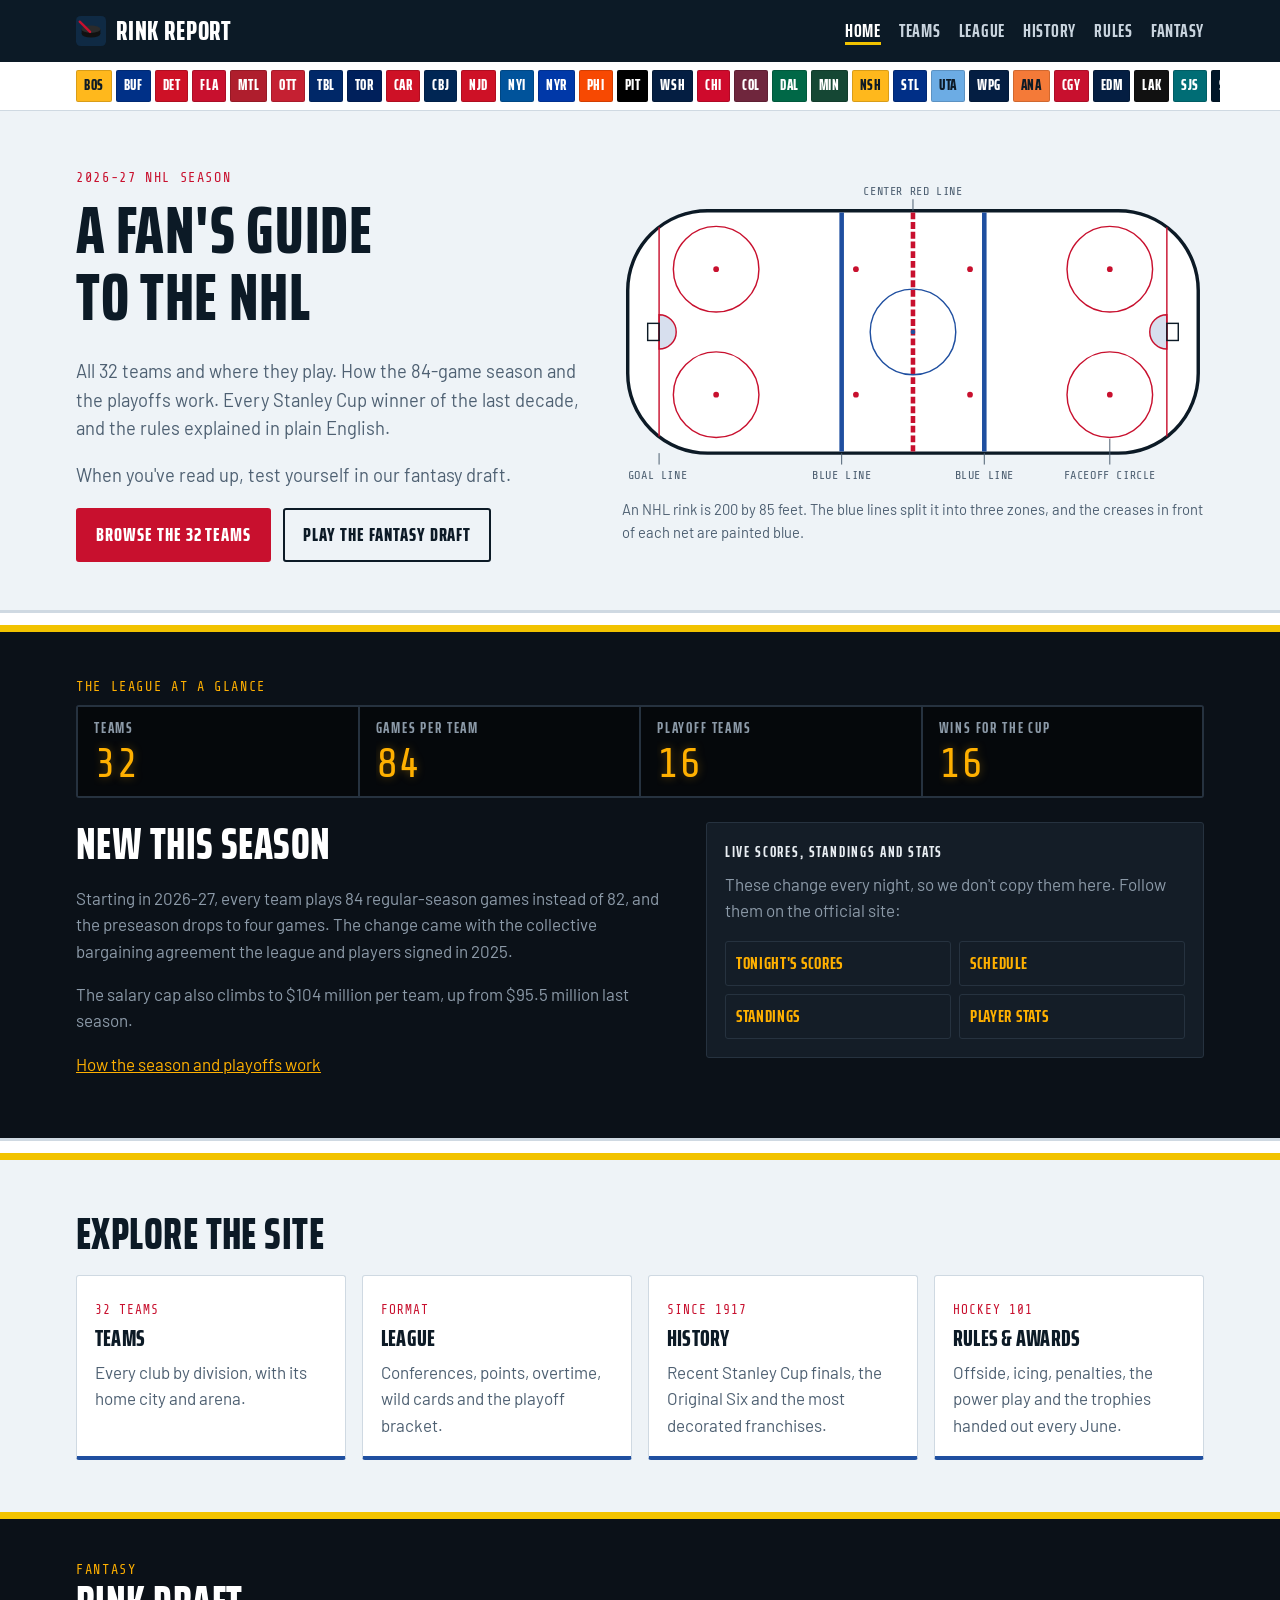
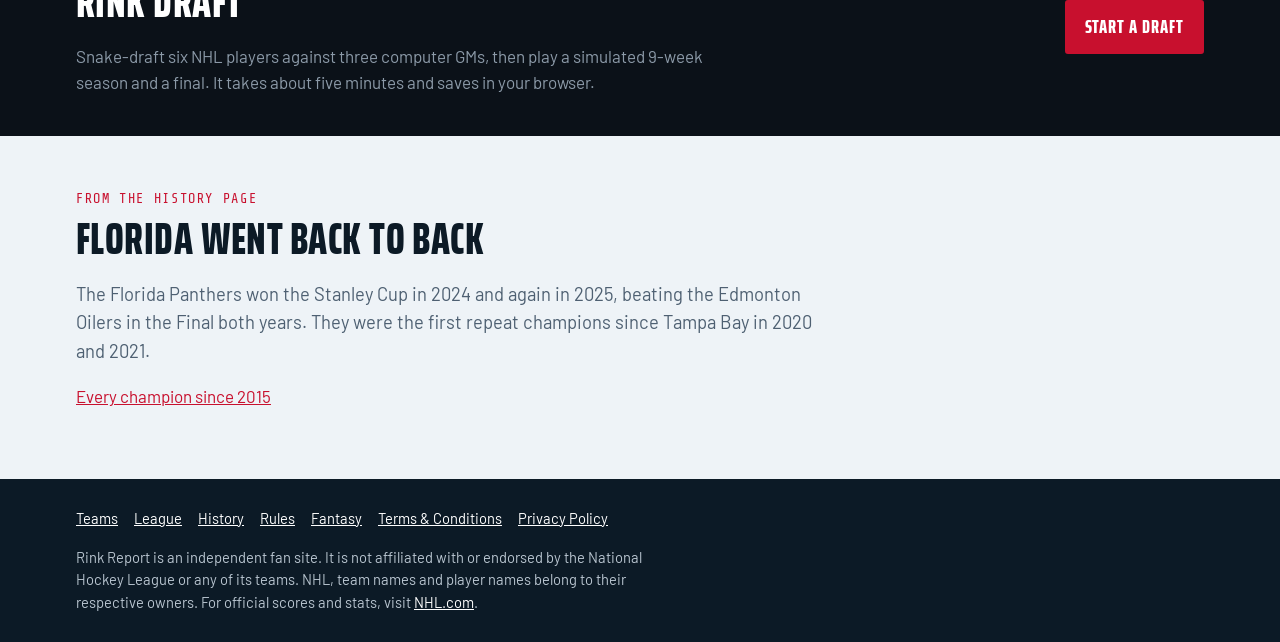
==== commit 3de8cd4f: "Turn the site into a multi-page NHL fan guide with fantasy as a subpage Adds Teams, League, History " ====
--- a/index.html
+++ b/index.html
@@ -3,38 +3,41 @@
 <head>
   <meta charset="utf-8">
   <meta name="viewport" content="width=device-width, initial-scale=1, viewport-fit=cover">
-  <title>Rink Draft | Free NHL Fantasy Hockey Draft</title>
-  <meta name="description" content="Snake-draft six NHL players against three computer GMs, then play a simulated 10-week fantasy hockey season. Free, no sign-up.">
+  <title>Rink Report | NHL Teams, Rules, History and Fantasy</title>
+  <meta name="description" content="A fan guide to the NHL: all 32 teams, how the season and playoffs work, Stanley Cup history, rules, and a free fantasy draft game.">
   <link rel="icon" href="favicon.svg" type="image/svg+xml">
   <link rel="preconnect" href="https://fonts.googleapis.com">
   <link rel="preconnect" href="https://fonts.gstatic.com" crossorigin>
-  <link href="https://fonts.googleapis.com/css2?family=Barlow:wght@400;600;700&family=Saira+Extra+Condensed:wght@700;800&family=Share+Tech+Mono&display=swap" rel="stylesheet">
+  <link href="https://fonts.googleapis.com/css2?family=Barlow:wght@400;600;700&amp;family=Saira+Extra+Condensed:wght@700;800&amp;family=Share+Tech+Mono&amp;display=swap" rel="stylesheet">
   <link rel="stylesheet" href="styles.css">
 </head>
 <body>
   <header class="site-header">
     <div class="wrap">
-      <a class="brand" href="#top"><img src="favicon.svg" alt="">Rink Draft</a>
-      <nav class="site-nav" aria-label="Sections">
-        <a href="#draft">Draft room</a>
-        <a href="#season">Season</a>
-        <a href="#rules">Rules</a>
-        <a href="#basics">Hockey 101</a>
+      <a class="brand" href="index.html"><img src="favicon.svg" alt="">Rink Report</a>
+      <nav class="site-nav" aria-label="Main">
+        <a href="index.html" aria-current="page">Home</a>
+        <a href="teams.html">Teams</a>
+        <a href="league.html">League</a>
+        <a href="history.html">History</a>
+        <a href="rules.html">Rules</a>
+        <a href="fantasy.html">Fantasy</a>
       </nav>
     </div>
   </header>
+  <nav class="teambar" aria-label="All 32 teams"><div class="wrap"><a href="teams.html#bos" style="background:#FFB81C;color:#0c1a26" title="Boston Bruins">BOS</a><a href="teams.html#buf" style="background:#003087;color:#ffffff" title="Buffalo Sabres">BUF</a><a href="teams.html#det" style="background:#CE1126;color:#ffffff" title="Detroit Red Wings">DET</a><a href="teams.html#fla" style="background:#C8102E;color:#ffffff" title="Florida Panthers">FLA</a><a href="teams.html#mtl" style="background:#AF1E2D;color:#ffffff" title="Montreal Canadiens">MTL</a><a href="teams.html#ott" style="background:#C52032;color:#ffffff" title="Ottawa Senators">OTT</a><a href="teams.html#tbl" style="background:#002868;color:#ffffff" title="Tampa Bay Lightning">TBL</a><a href="teams.html#tor" style="background:#00205B;color:#ffffff" title="Toronto Maple Leafs">TOR</a><a href="teams.html#car" style="background:#CE1126;color:#ffffff" title="Carolina Hurricanes">CAR</a><a href="teams.html#cbj" style="background:#002654;color:#ffffff" title="Columbus Blue Jackets">CBJ</a><a href="teams.html#njd" style="background:#CE1126;color:#ffffff" title="New Jersey Devils">NJD</a><a href="teams.html#nyi" style="background:#00539B;color:#ffffff" title="New York Islanders">NYI</a><a href="teams.html#nyr" style="background:#0038A8;color:#ffffff" title="New York Rangers">NYR</a><a href="teams.html#phi" style="background:#F74902;color:#ffffff" title="Philadelphia Flyers">PHI</a><a href="teams.html#pit" style="background:#000000;color:#ffffff" title="Pittsburgh Penguins">PIT</a><a href="teams.html#wsh" style="background:#041E42;color:#ffffff" title="Washington Capitals">WSH</a><a href="teams.html#chi" style="background:#CF0A2C;color:#ffffff" title="Chicago Blackhawks">CHI</a><a href="teams.html#col" style="background:#6F263D;color:#ffffff" title="Colorado Avalanche">COL</a><a href="teams.html#dal" style="background:#006847;color:#ffffff" title="Dallas Stars">DAL</a><a href="teams.html#min" style="background:#154734;color:#ffffff" title="Minnesota Wild">MIN</a><a href="teams.html#nsh" style="background:#FFB81C;color:#0c1a26" title="Nashville Predators">NSH</a><a href="teams.html#stl" style="background:#002F87;color:#ffffff" title="St. Louis Blues">STL</a><a href="teams.html#uta" style="background:#6CACE4;color:#0c1a26" title="Utah Mammoth">UTA</a><a href="teams.html#wpg" style="background:#041E42;color:#ffffff" title="Winnipeg Jets">WPG</a><a href="teams.html#ana" style="background:#F47A38;color:#0c1a26" title="Anaheim Ducks">ANA</a><a href="teams.html#cgy" style="background:#C8102E;color:#ffffff" title="Calgary Flames">CGY</a><a href="teams.html#edm" style="background:#041E42;color:#ffffff" title="Edmonton Oilers">EDM</a><a href="teams.html#lak" style="background:#111111;color:#ffffff" title="Los Angeles Kings">LAK</a><a href="teams.html#sjs" style="background:#006D75;color:#ffffff" title="San Jose Sharks">SJS</a><a href="teams.html#sea" style="background:#001628;color:#ffffff" title="Seattle Kraken">SEA</a><a href="teams.html#van" style="background:#00205B;color:#ffffff" title="Vancouver Canucks">VAN</a><a href="teams.html#vgk" style="background:#B4975A;color:#0c1a26" title="Vegas Golden Knights">VGK</a></div></nav>
 
-  <main id="top">
+  <main>
     <section class="hero">
       <div class="wrap">
         <div>
-          <p class="eyebrow">Fantasy hockey, 4-team league</p>
-          <h1>Draft six NHL players. Beat three computer GMs.</h1>
-          <p class="lead">It's a snake draft for 3 forwards, 2 defensemen and a goalie. After that comes a 9-week season of simulated games, and the top two teams meet in a one-week final.</p>
-          <p class="lead">Free. It runs in your browser and there's no account to make.</p>
+          <p class="eyebrow">2026-27 NHL season</p>
+          <h1>A fan's guide to the NHL</h1>
+          <p class="lead">All 32 teams and where they play. How the 84-game season and the playoffs work. Every Stanley Cup winner of the last decade, and the rules explained in plain English.</p>
+          <p class="lead">When you've read up, test yourself in our fantasy draft.</p>
           <div class="actions">
-            <a class="btn" href="#draft">Go to the draft room</a>
-            <a class="btn ghost" href="#rules">How scoring works</a>
+            <a class="btn" href="teams.html">Browse the 32 teams</a>
+            <a class="btn ghost" href="fantasy.html">Play the fantasy draft</a>
           </div>
         </div>
         <figure class="rink-fig">
@@ -82,66 +85,31 @@
 
     <div class="boards" aria-hidden="true"></div>
 
-    <section class="arena" id="draft">
+    <section class="arena glance">
       <div class="wrap">
-        <p class="eyebrow">Draft room</p>
-        <h2>Snake draft, 6 rounds</h2>
-        <p class="intro">Your draft slot is random. The order reverses every round, so the team that picks last in round 1 picks first in round 2. Every team has to end up with 3 F, 2 D and 1 G.</p>
-
-        <div class="scoreboard" aria-live="polite">
-          <div class="sb-cell"><div class="sb-label">Round</div><div class="sb-value" id="sb-round">-</div></div>
-          <div class="sb-cell"><div class="sb-label">Pick</div><div class="sb-value" id="sb-pick">-</div></div>
-          <div class="sb-cell"><div class="sb-label">Your slot</div><div class="sb-value" id="sb-slot">-</div></div>
-          <div class="sb-cell"><div class="sb-label">On the clock</div><div class="sb-value" id="sb-clock">Waiting to start</div></div>
+        <p class="eyebrow">The league at a glance</p>
+        <div class="scoreboard facts">
+          <div class="sb-cell"><div class="sb-label">Teams</div><div class="sb-value">32</div></div>
+          <div class="sb-cell"><div class="sb-label">Games per team</div><div class="sb-value">84</div></div>
+          <div class="sb-cell"><div class="sb-label">Playoff teams</div><div class="sb-value">16</div></div>
+          <div class="sb-cell"><div class="sb-label">Wins for the Cup</div><div class="sb-value">16</div></div>
         </div>
-
-        <form class="setup" id="setup">
-          <input id="team-name" maxlength="24" placeholder="Name your team" aria-label="Team name" required>
-          <button class="btn" type="submit" id="start-draft">Start the draft</button>
-        </form>
-        <p class="note" id="draft-msg" role="status"></p>
-
-        <div class="room">
-          <div class="pane">
-            <h3>Available players</h3>
-            <div class="filters">
-              <div class="tabs" role="group" aria-label="Filter by position">
-                <button type="button" data-pos="ALL" aria-pressed="true">All</button>
-                <button type="button" data-pos="F" aria-pressed="false">F</button>
-                <button type="button" data-pos="D" aria-pressed="false">D</button>
-                <button type="button" data-pos="G" aria-pressed="false">G</button>
-              </div>
-              <input id="search" type="search" placeholder="Search name or team" aria-label="Search players">
-            </div>
-            <div class="pool scroll">
-              <table>
-                <thead><tr><th>Pos</th><th>Player</th><th>Team</th><th class="num" title="Projected fantasy points per week">Proj</th><th></th></tr></thead>
-                <tbody id="pool-body"></tbody>
-              </table>
-            </div>
-            <p class="note">Proj is the game's projected points per week. It comes from our own player ratings, not official NHL stats.</p>
+        <div class="glance-grid">
+          <div>
+            <h2>New this season</h2>
+            <p>Starting in 2026-27, every team plays 84 regular-season games instead of 82, and the preseason drops to four games. The change came with the collective bargaining agreement the league and players signed in 2025.</p>
+            <p>The salary cap also climbs to $104 million per team, up from $95.5 million last season.</p>
+            <p><a href="league.html">How the season and playoffs work</a></p>
           </div>
-
-          <div>
-            <div class="card">
-              <h3 id="card-title">Your lineup card</h3>
-              <div class="sub" id="card-sub">3 F, 2 D, 1 G</div>
-              <div id="card-lines"></div>
-              <div class="card-actions">
-                <button class="btn small" type="button" id="autopick" disabled>Auto-pick for me</button>
-                <button class="btn small ghost" type="button" id="reset">New draft</button>
-              </div>
-            </div>
-          </div>
-        </div>
-
-        <div class="board-wrap">
-          <h3>Draft board</h3>
-          <div class="scroll">
-            <table class="board">
-              <thead id="board-head"></thead>
-              <tbody id="board-body"></tbody>
-            </table>
+          <div class="live">
+            <p class="sb-label">Live scores, standings and stats</p>
+            <p>These change every night, so we don't copy them here. Follow them on the official site:</p>
+            <ul class="live-links">
+              <li><a href="https://www.nhl.com/scores">Tonight's scores</a></li>
+              <li><a href="https://www.nhl.com/schedule">Schedule</a></li>
+              <li><a href="https://www.nhl.com/standings">Standings</a></li>
+              <li><a href="https://www.nhl.com/stats">Player stats</a></li>
+            </ul>
           </div>
         </div>
       </div>
@@ -149,148 +117,68 @@
 
     <div class="boards" aria-hidden="true"></div>
 
-    <section class="season" id="season">
+    <section class="explore">
       <div class="wrap">
-        <p class="eyebrow">League</p>
-        <h2>The season</h2>
-        <div id="season-empty" class="empty-state">
-          <p><strong>No season yet.</strong> Finish the draft above and your schedule shows up here.</p>
-          <p>You play each computer team three times over 9 weeks. Each week, every player gets 3 simulated games. The top two teams in the standings then meet in the week 10 final.</p>
-        </div>
-        <div class="season-grid" id="season-grid" hidden>
-          <div>
-            <div class="panel">
-              <h3>Standings</h3>
-              <div class="scroll">
-                <table class="standings">
-                  <thead><tr><th>#</th><th>Team</th><th class="num">W</th><th class="num">L</th><th class="num">T</th><th class="num">PF</th></tr></thead>
-                  <tbody id="standings-body"></tbody>
-                </table>
-              </div>
-              <p class="note">Ties in the standings are broken by total points for (PF).</p>
-            </div>
-            <div class="panel">
-              <h3>Results</h3>
-              <div class="scroll">
-                <table>
-                  <thead><tr><th>Wk</th><th>Opponent</th><th class="num">Score</th></tr></thead>
-                  <tbody id="log-body"></tbody>
-                </table>
-              </div>
-              <p class="note">Click a week to see its box score.</p>
-            </div>
-          </div>
-          <div class="panel">
-            <div class="week-head">
-              <h3 id="week-title">Week 1</h3>
-              <button class="btn" type="button" id="play-week">Play week 1</button>
-            </div>
-            <div id="matchups"></div>
-            <div id="week-detail"></div>
-          </div>
+        <h2>Explore the site</h2>
+        <div class="explore-grid">
+          <a class="tile" href="teams.html">
+            <span class="tile-k">32 teams</span>
+            <h3>Teams</h3>
+            <p>Every club by division, with its home city and arena.</p>
+          </a>
+          <a class="tile" href="league.html">
+            <span class="tile-k">Format</span>
+            <h3>League</h3>
+            <p>Conferences, points, overtime, wild cards and the playoff bracket.</p>
+          </a>
+          <a class="tile" href="history.html">
+            <span class="tile-k">Since 1917</span>
+            <h3>History</h3>
+            <p>Recent Stanley Cup finals, the Original Six and the most decorated franchises.</p>
+          </a>
+          <a class="tile" href="rules.html">
+            <span class="tile-k">Hockey 101</span>
+            <h3>Rules &amp; awards</h3>
+            <p>Offside, icing, penalties, the power play and the trophies handed out every June.</p>
+          </a>
         </div>
       </div>
     </section>
 
-    <section class="rules" id="rules">
-      <div class="wrap">
-        <p class="eyebrow">Rules</p>
-        <h2>How points work</h2>
-        <div class="rules-grid">
-          <div>
-            <h3>Skaters</h3>
-            <table>
-              <tbody>
-                <tr><td>Goal</td><td class="num">3</td></tr>
-                <tr><td>Assist</td><td class="num">2</td></tr>
-                <tr><td>Shot on goal</td><td class="num">0.5</td></tr>
-                <tr><td>Blocked shot</td><td class="num">0.5</td></tr>
-              </tbody>
-            </table>
-            <h3 style="margin-top:1.2em">Goalies</h3>
-            <table>
-              <tbody>
-                <tr><td>Win</td><td class="num">4</td></tr>
-                <tr><td>Save</td><td class="num">0.2</td></tr>
-                <tr><td>Goal against</td><td class="num">-1</td></tr>
-                <tr><td>Shutout bonus</td><td class="num">3</td></tr>
-              </tbody>
-            </table>
-          </div>
-          <div>
-            <h3>League format</h3>
-            <ul>
-              <li>4 teams: you and three computer GMs.</li>
-              <li>6-round snake draft. Rosters are 3 F, 2 D and 1 G.</li>
-              <li>The computer GMs draft for value and roster need, with a little randomness, so no two drafts go the same way.</li>
-              <li>Weeks 1 to 9 are the regular season. You face each opponent three times.</li>
-              <li>Week 10 is the final between the top two teams.</li>
-              <li>Your league saves in this browser, so you can close the tab and come back later.</li>
-            </ul>
-          </div>
-          <div>
-            <h3>Box score terms</h3>
-            <dl class="glossary">
-              <dt>G</dt><dd>Goals</dd>
-              <dt>A</dt><dd>Assists, credited to up to two players on a goal</dd>
-              <dt>SOG</dt><dd>Shots on goal: shots that would have gone in without a save</dd>
-              <dt>BLK</dt><dd>Shots blocked by a skater before they reach the net</dd>
-              <dt>SV</dt><dd>Saves</dd>
-              <dt>GA</dt><dd>Goals against</dd>
-              <dt>SO</dt><dd>Shutout: a win with zero goals allowed</dd>
-            </dl>
-          </div>
+    <section class="promo">
+      <div class="wrap promo-inner">
+        <div>
+          <p class="eyebrow">Fantasy</p>
+          <h2>Rink Draft</h2>
+          <p>Snake-draft six NHL players against three computer GMs, then play a simulated 9-week season and a final. It takes about five minutes and saves in your browser.</p>
         </div>
-        <div class="callout">
-          <p><strong>About the numbers.</strong> Player ratings and projections in this game are our own estimates, used to balance the draft. They are not official NHL statistics, and weekly results are simulated, not real games. Teams are listed as of the start of the 2025-26 season, so a recent trade may not show yet.</p>
-        </div>
+        <a class="btn" href="fantasy.html">Start a draft</a>
       </div>
     </section>
 
-    <section class="basics" id="basics">
+    <section class="champ-strip">
       <div class="wrap">
-        <p class="eyebrow">Hockey 101</p>
-        <h2>New to hockey? Start here</h2>
-        <p style="max-width:46em">Each team has six players on the ice at a time: three forwards, two defensemen and a goalie. That's the same shape as your fantasy roster.</p>
-        <div class="positions">
-          <div>
-            <p class="tag">F / C, LW, RW</p>
-            <h3>Forwards</h3>
-            <p>The center takes faceoffs and covers the middle. The wingers work the sides. Forwards score most of the goals, so they carry most fantasy teams.</p>
-          </div>
-          <div>
-            <p class="tag">D / LD, RD</p>
-            <h3>Defensemen</h3>
-            <p>They protect the net, block shots and move the puck up ice. Puck-moving defensemen like Cale Makar or Quinn Hughes rack up assists too.</p>
-          </div>
-          <div>
-            <p class="tag">G</p>
-            <h3>Goalie</h3>
-            <p>The last line of defense. A goalie on a strong team wins a lot. A goalie on a busy team makes a lot of saves. Both can pay off in fantasy.</p>
-          </div>
-        </div>
-        <div class="tips">
-          <h3>Draft tips</h3>
-          <p>There are only nine goalies in the pool and four teams need one. If two go early, don't wait long.</p>
-          <p>Blocked shots count here, so a shot-blocking defenseman can outscore a forward who doesn't shoot much.</p>
-          <p>Goals against cost a point each. A shaky goalie can sink an otherwise good week.</p>
-          <p>Weekly results are random, the same as real hockey. Judge your draft over the full season, not one week.</p>
-        </div>
+        <p class="eyebrow">From the history page</p>
+        <h2>Florida went back to back</h2>
+        <p class="lead">The Florida Panthers won the Stanley Cup in 2024 and again in 2025, beating the Edmonton Oilers in the Final both years. They were the first repeat champions since Tampa Bay in 2020 and 2021.</p>
+        <p><a href="history.html">Every champion since 2015</a></p>
       </div>
     </section>
   </main>
 
   <footer class="site-footer">
     <div class="wrap">
-      <div>
+      <div class="foot-links">
+        <a href="teams.html">Teams</a>
+        <a href="league.html">League</a>
+        <a href="history.html">History</a>
+        <a href="rules.html">Rules</a>
+        <a href="fantasy.html">Fantasy</a>
         <a href="terms.html">Terms &amp; Conditions</a>
         <a href="privacy.html">Privacy Policy</a>
       </div>
-      <p>Rink Draft is a fan project. It is not affiliated with or endorsed by the National Hockey League. NHL, team names and player names belong to their respective owners.</p>
+      <p>Rink Report is an independent fan site. It is not affiliated with or endorsed by the National Hockey League or any of its teams. NHL, team names and player names belong to their respective owners. For official scores and stats, visit <a href="https://www.nhl.com">NHL.com</a>.</p>
     </div>
   </footer>
-
-  <script src="players.js"></script>
-  <script src="draft.js"></script>
 </body>
 </html>
--- a/styles.css
+++ b/styles.css
@@ -283,3 +283,97 @@
   .sb-value { font-size: 1.5rem; }
   .sb-cell { padding: 8px 10px; }
 }
+
+/* ---------- League hub pages ---------- */
+.lead { font-size: 1.15rem; color: var(--muted); max-width: 40em; }
+
+/* Team bar: one chip per club in its primary color, like the strip on league sites */
+.teambar { background: var(--surface); border-bottom: 1px solid var(--line); }
+.teambar .wrap { display: flex; gap: 4px; overflow-x: auto; padding-block: 8px; scrollbar-width: thin; }
+.teambar a {
+  flex: 0 0 auto; font-family: var(--font-display); font-weight: 800; font-size: 0.95rem; letter-spacing: 0.04em;
+  text-decoration: none; padding: 3px 7px; border-radius: 2px; border: 1px solid rgba(0, 0, 0, 0.15);
+}
+.teambar a:hover { outline: 2px solid var(--ink); outline-offset: 1px; }
+
+.page-head .wrap { padding-block: 44px 36px; }
+.page-head h1 { margin-bottom: 0.3em; }
+
+.glance { padding-block: 44px; }
+.scoreboard.facts { grid-template-columns: repeat(4, 1fr); margin-top: 0; }
+.facts .sb-value { font-size: 2.6rem; }
+.glance-grid { display: grid; grid-template-columns: 1.2fr 1fr; gap: 32px; align-items: start; }
+.glance-grid > * { min-width: 0; }
+.glance-grid p { color: var(--board-muted); }
+.glance-grid a, .live a { color: var(--led); }
+.live { background: var(--board-2); border: 1px solid var(--board-line); border-radius: var(--radius); padding: 18px; color: var(--board-ink); }
+.live p { color: var(--board-muted); }
+.live .sb-label { color: var(--board-ink); margin-bottom: 6px; }
+.live-links { list-style: none; padding: 0; margin: 0; display: grid; grid-template-columns: 1fr 1fr; gap: 8px; }
+.live-links a {
+  display: block; padding: 8px 10px; border: 1px solid var(--board-line); border-radius: var(--radius);
+  font-family: var(--font-display); font-weight: 700; font-size: 1.1rem; letter-spacing: 0.04em; text-transform: uppercase; text-decoration: none;
+}
+.live-links a:hover { border-color: var(--led); }
+
+.explore { padding-block: 52px; }
+.explore-grid { display: grid; grid-template-columns: repeat(4, 1fr); gap: 16px; }
+.tile {
+  display: block; background: var(--surface); border: 1px solid var(--line); border-radius: var(--radius);
+  padding: 18px; color: var(--ink); text-decoration: none; border-bottom: 4px solid var(--blue);
+}
+.tile:hover { border-color: var(--ink); border-bottom-color: var(--red); }
+.tile p { color: var(--muted); margin: 0; }
+.tile-k { font-family: var(--font-led); font-size: 0.8rem; color: var(--red); letter-spacing: 0.08em; text-transform: uppercase; }
+.tile h3 { margin-top: 6px; }
+
+.promo { background: var(--board); color: var(--board-ink); border-top: 7px solid var(--kick); }
+.promo-inner { display: flex; justify-content: space-between; align-items: center; gap: 24px; flex-wrap: wrap; padding-block: 40px; }
+.promo-inner > div { max-width: 40em; }
+.promo h2 { color: #fff; }
+.promo .eyebrow { color: var(--led); }
+.promo p { color: var(--board-muted); margin: 0; }
+
+.champ-strip { padding-block: 52px; }
+
+.teams-wrap { padding-block: 40px 56px; }
+.division + .division { margin-top: 44px; }
+.division h2 { font-size: 2rem; }
+.conf { display: block; font-family: var(--font-led); font-size: 0.85rem; font-weight: 400; color: var(--muted); letter-spacing: 0.1em; margin-bottom: 4px; }
+.team-grid { display: grid; grid-template-columns: repeat(4, 1fr); gap: 16px; }
+.team { background: var(--surface); border: 1px solid var(--line); border-radius: var(--radius); overflow: hidden; scroll-margin-top: 80px; min-width: 0; }
+.team:target { outline: 3px solid var(--kick); }
+.stripe { height: 12px; border-bottom: 1px solid var(--line); }
+.team-body { padding: 14px 16px 16px; }
+.team .abbr { font-family: var(--font-led); color: var(--muted); font-size: 0.85rem; }
+.team h3 { margin: 2px 0 10px; font-size: 1.35rem; }
+.team dl { display: grid; grid-template-columns: auto 1fr; gap: 2px 10px; margin: 0 0 10px; font-size: 0.95rem; }
+.team dt { color: var(--muted); }
+.team dd { margin: 0; }
+.team a { font-weight: 600; font-size: 0.95rem; }
+
+.prose-grid { display: grid; grid-template-columns: minmax(0, 1fr) 340px; gap: 40px; padding-block: 40px 56px; align-items: start; }
+.prose { max-width: 44em; }
+.prose h2 { font-size: 1.9rem; margin-top: 1.4em; }
+.prose h2:first-child { margin-top: 0; }
+.prose ul { padding-left: 1.2em; }
+.prose li { margin-bottom: 0.4em; }
+.prose table { margin-bottom: 1em; background: var(--surface); }
+.side-box { padding: 0; background: transparent; }
+.finals .yr { font-family: var(--font-led); color: var(--red); }
+.awards { padding-block: 52px; }
+.awards table { background: var(--surface); }
+.basics .positions { margin-top: 0; }
+
+.foot-links { display: flex; flex-wrap: wrap; gap: 6px 0; }
+
+@media (max-width: 900px) {
+  .glance-grid, .prose-grid { grid-template-columns: 1fr; }
+  .explore-grid, .team-grid { grid-template-columns: repeat(2, 1fr); }
+  .scoreboard.facts { grid-template-columns: repeat(2, 1fr); }
+  .scoreboard.facts .sb-cell:last-child { grid-column: auto; }
+}
+@media (max-width: 520px) {
+  .explore-grid, .team-grid, .live-links { grid-template-columns: 1fr; }
+}
+.site-footer p a { margin-right: 0; }
